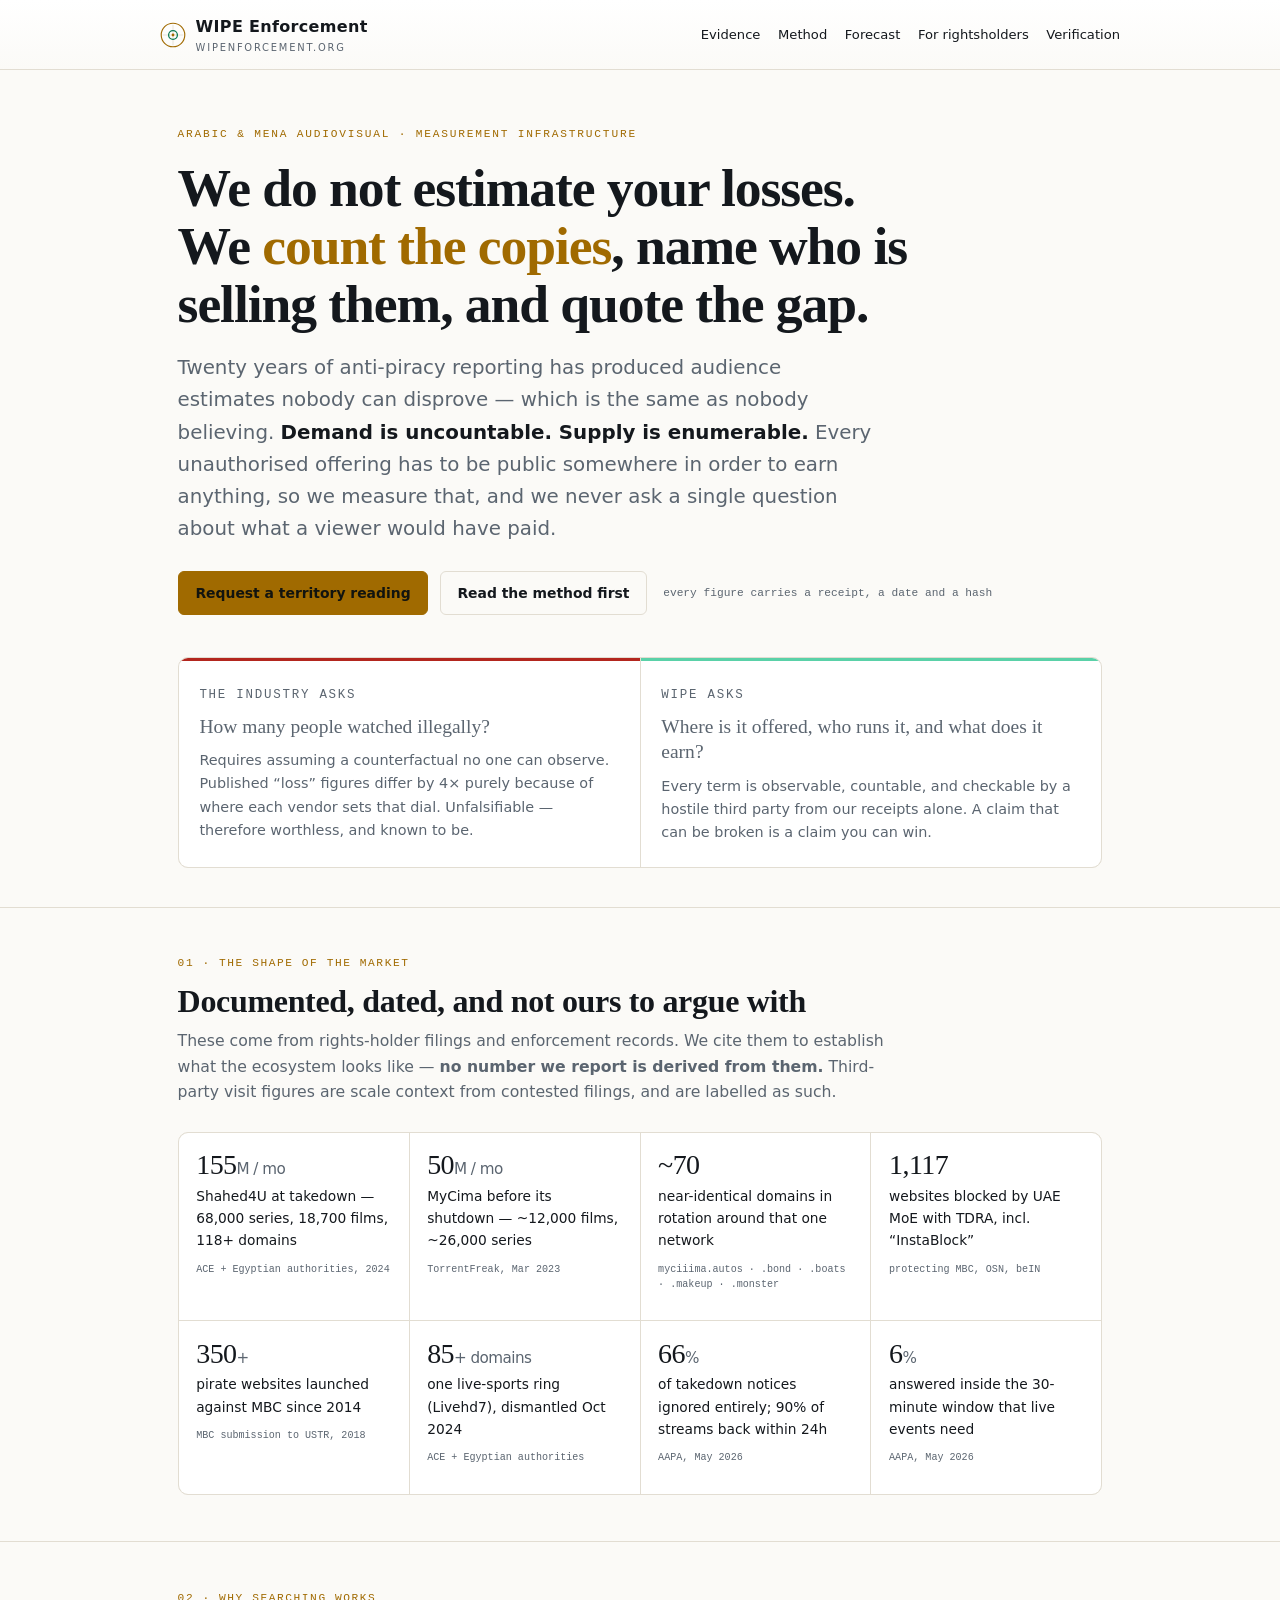
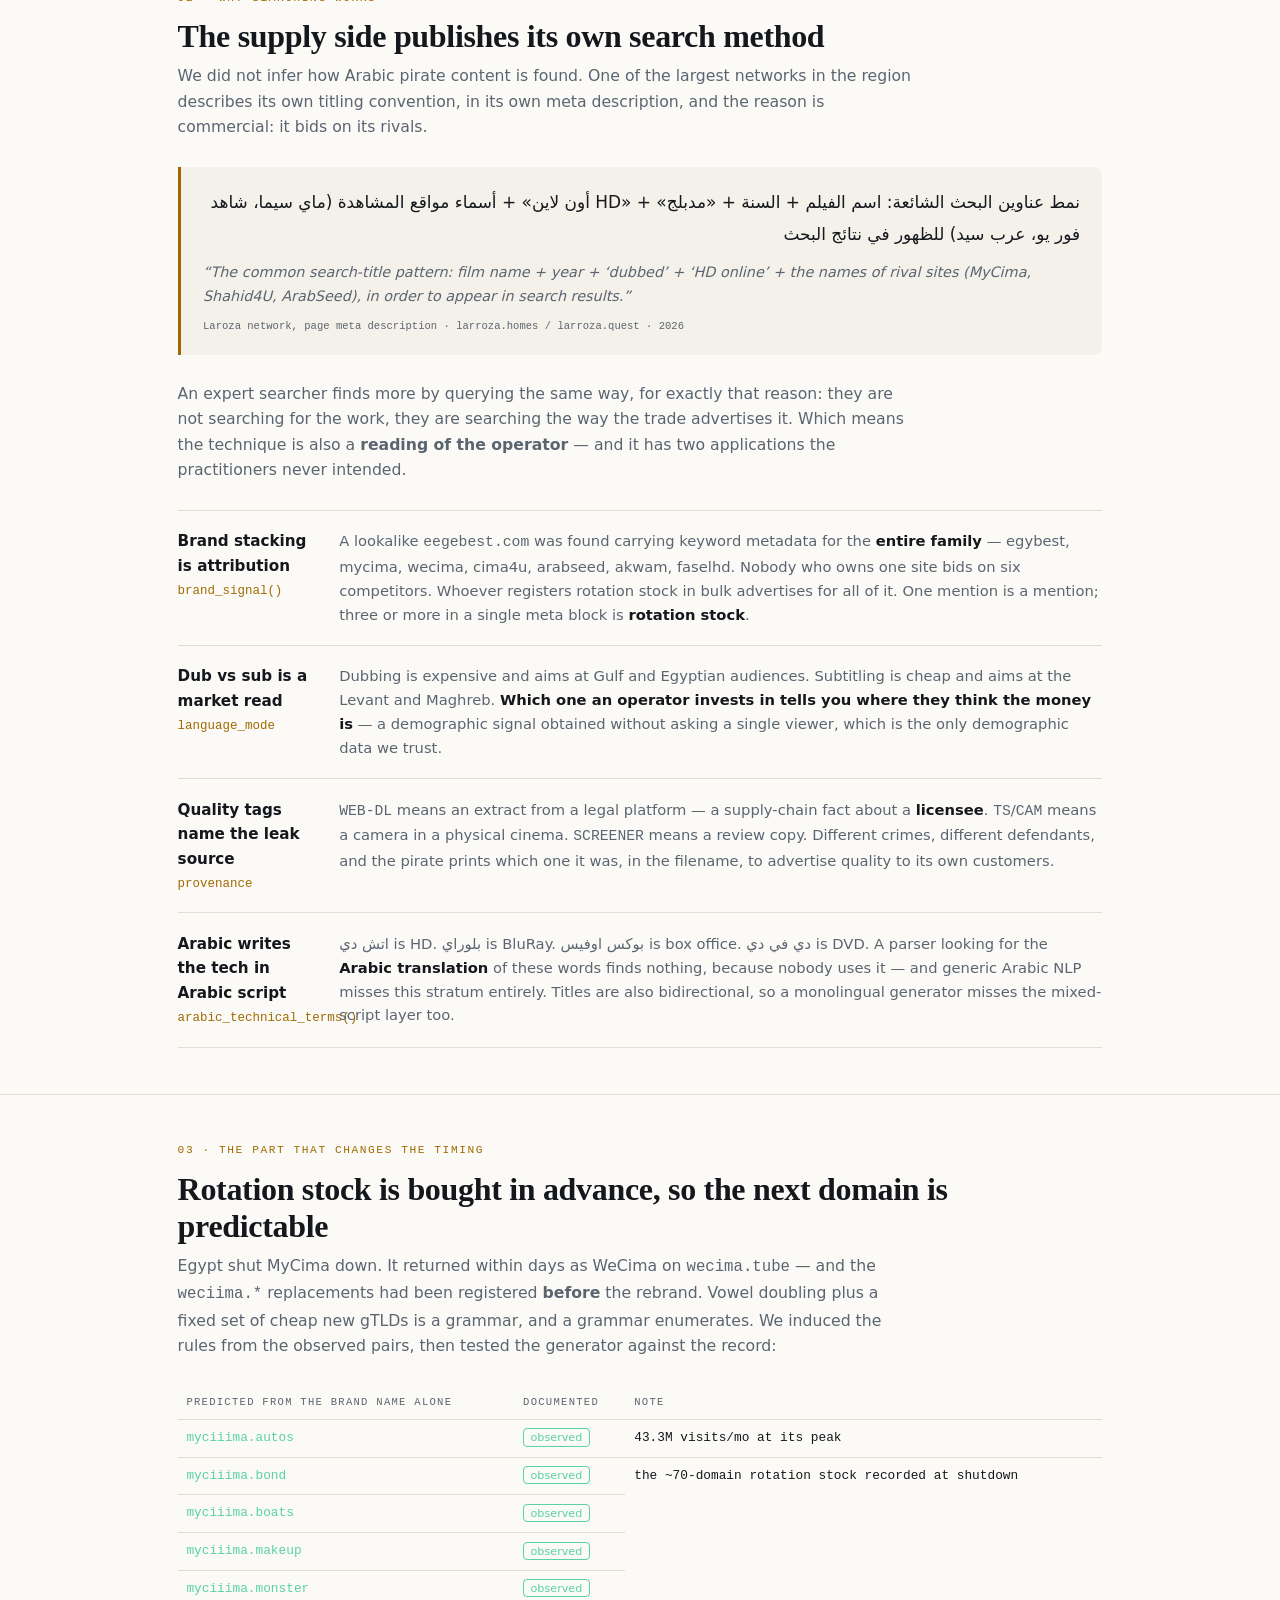
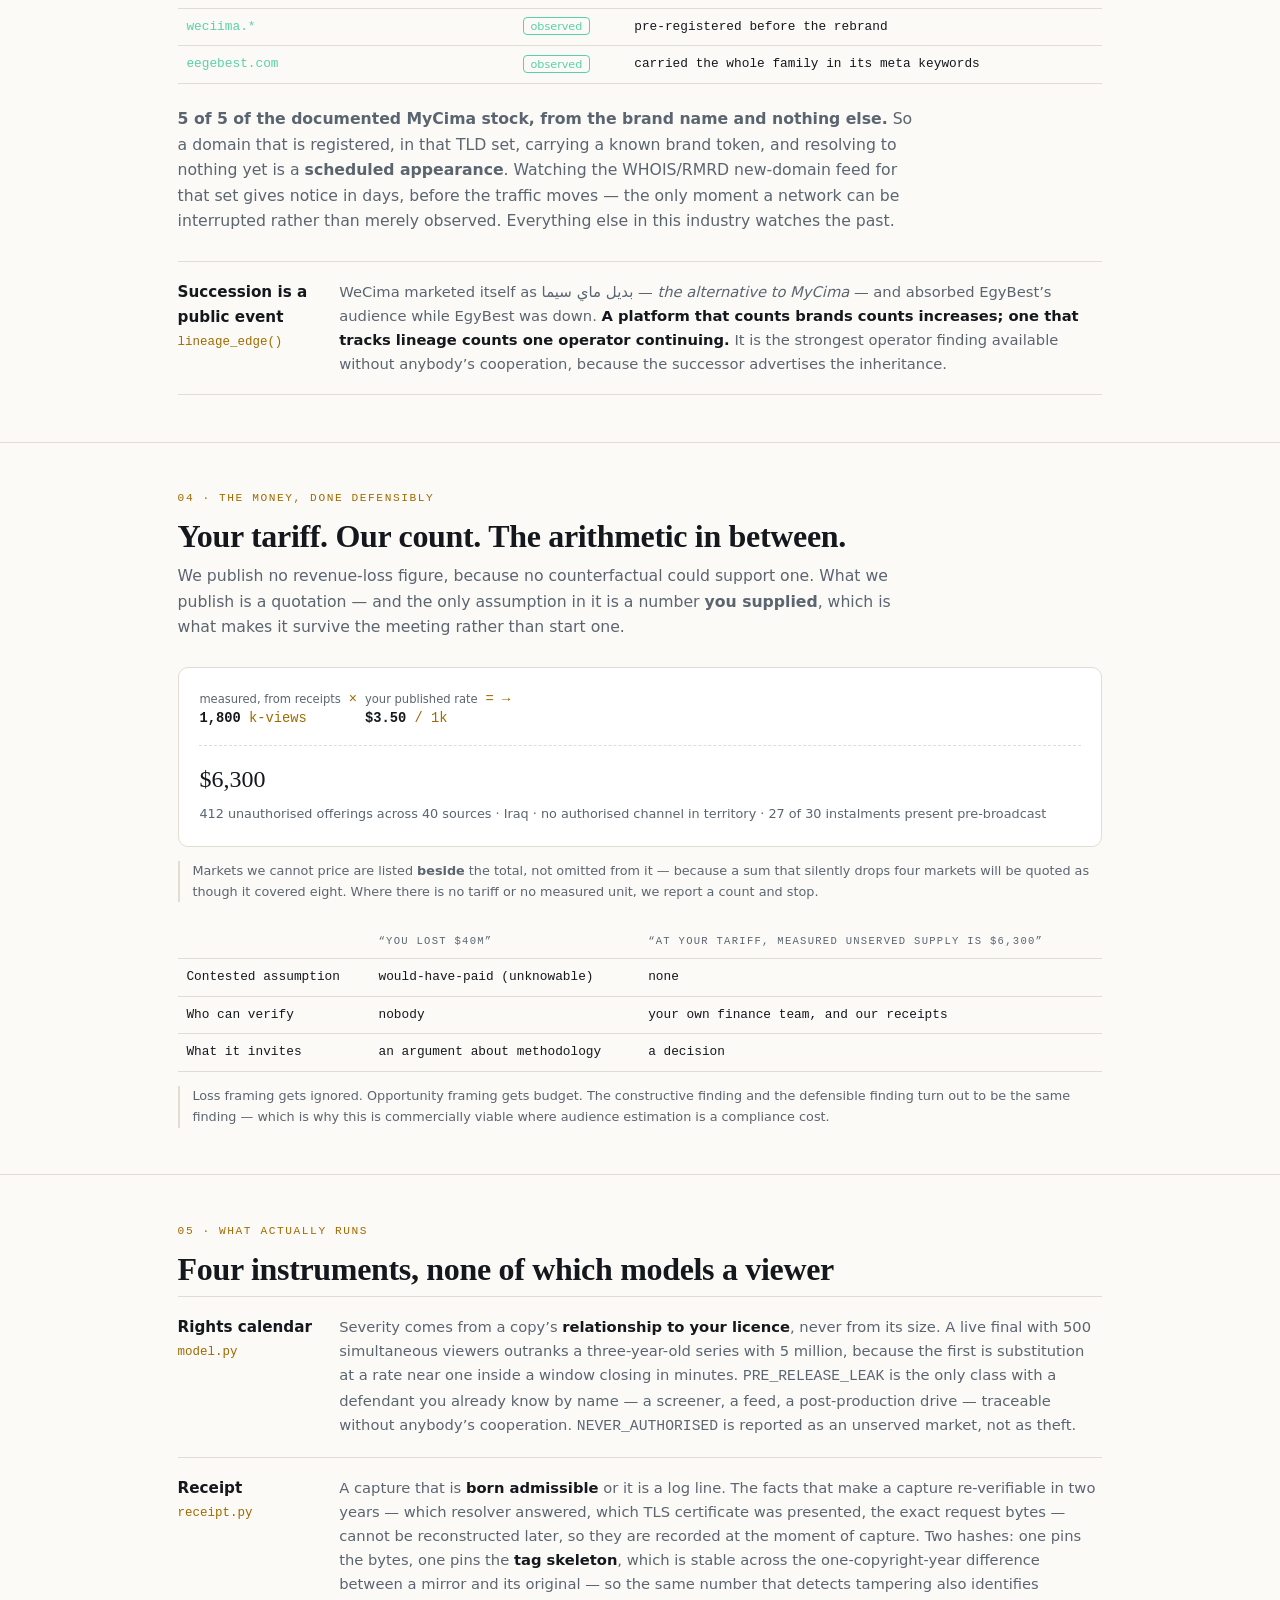
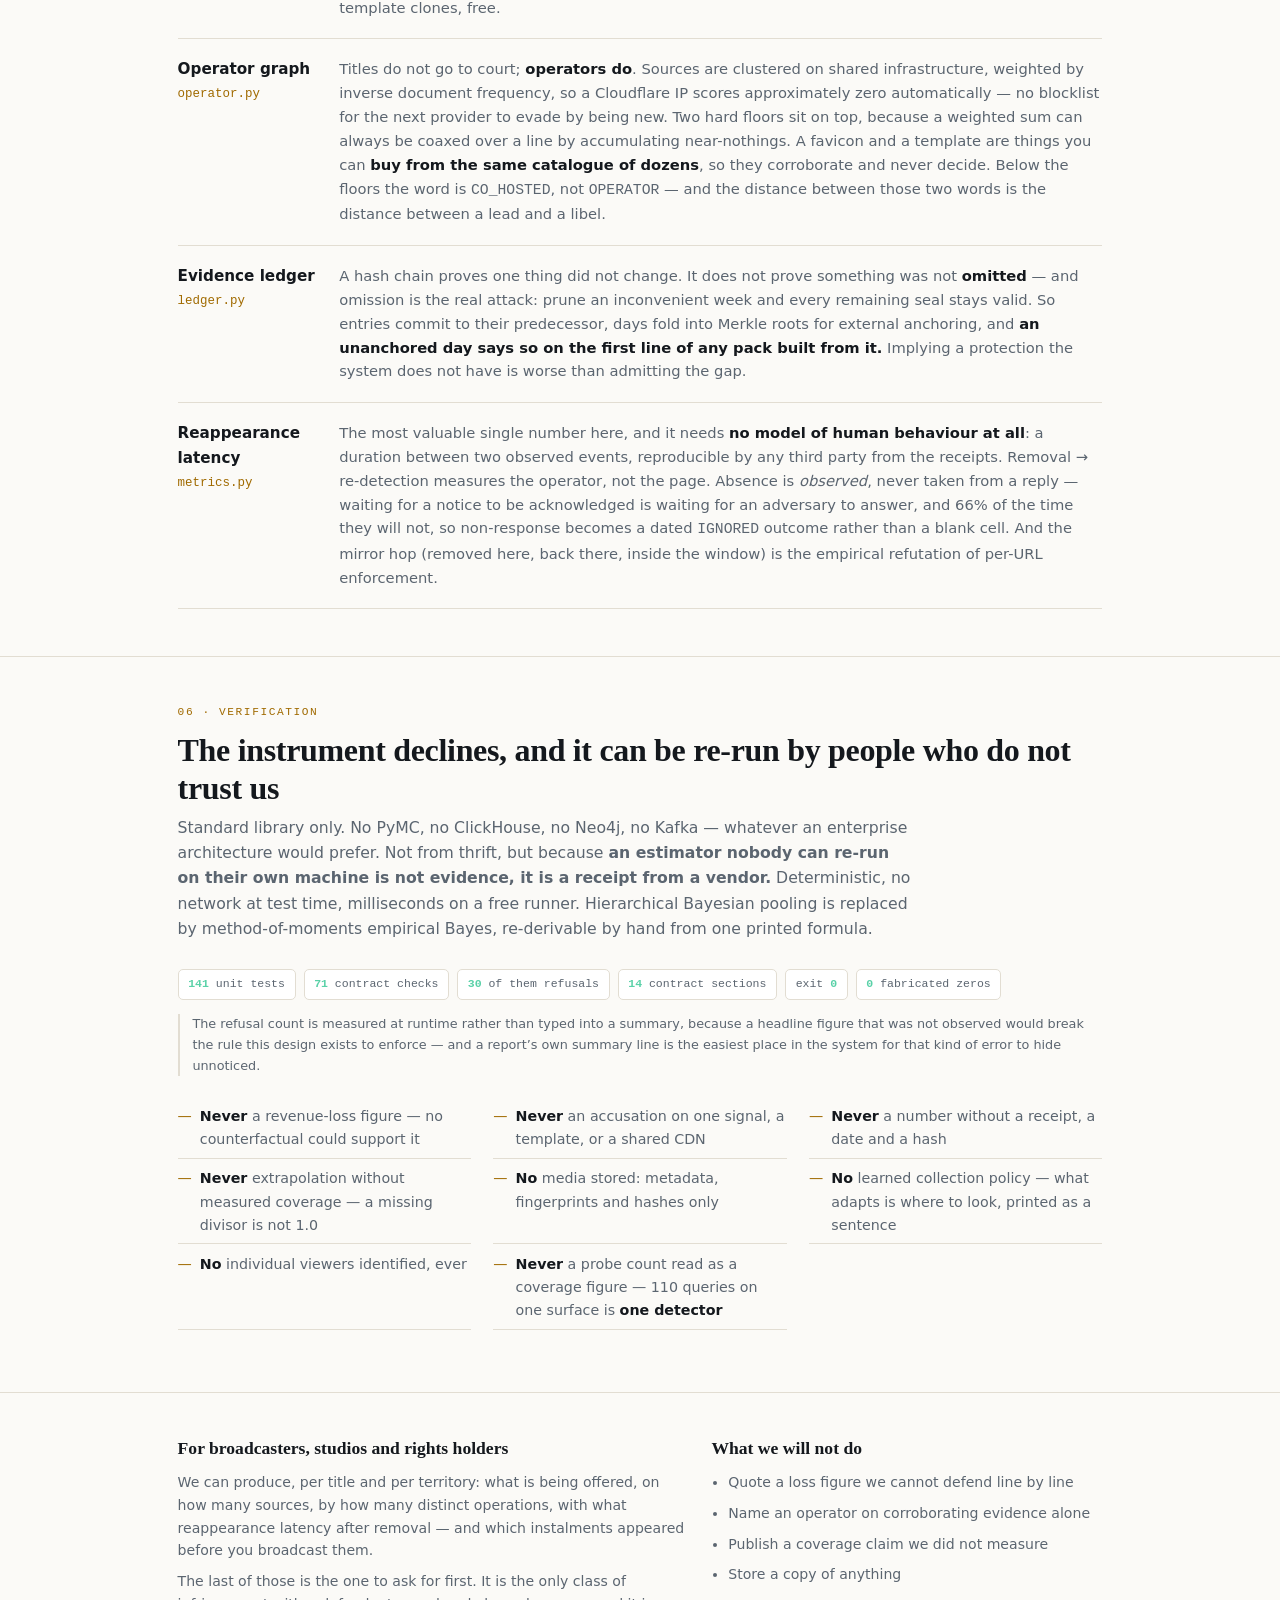
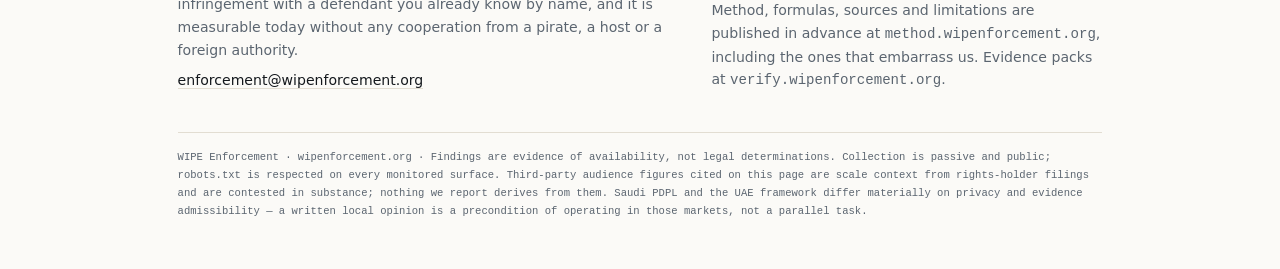
==== index.html @ d00efe71 "refactor: move the public page to the repository root GitHub Pages serves only / or /docs, so site/ " ====
<!DOCTYPE html>
<html lang="en" dir="ltr">
<head>
<meta charset="utf-8">
<meta name="viewport" content="width=device-width,initial-scale=1">
<title>WIPE Enforcement — measured evidence of unauthorised distribution, Arabic &amp; MENA</title>
<meta name="description" content="We count the copies, attribute them to the businesses running them, and price the gap at your own tariff. No modelled audience. No inflated loss figure. Every number reproducible from the receipts.">
<link rel="canonical" href="https://wipenforcement.org/">
<style>
:root{
  --bg:#0b0d10; --panel:#11151a; --panel2:#0e1216; --ink:#e8eaed; --dim:#9aa3ad;
  --line:#20262e; --accent:#e8b64c; --accent2:#5ad1a8; --bad:#ff6b6b; --good:#5ad1a8;
  --sero:ui-serif,Georgia,"Times New Roman",serif;
  --mono:ui-monospace,"SF Mono",Menlo,Consolas,"Liberation Mono",monospace;
  --sans:system-ui,-apple-system,"Segoe UI",Roboto,"Helvetica Neue",Arial,
         "Noto Sans Arabic","Noto Naskh Arabic",sans-serif;
}
@media (prefers-color-scheme:light){:root{
  --bg:#fbfaf7; --panel:#fff; --panel2:#f4f1ea; --ink:#14181d; --dim:#5b6570;
  --line:#e2ddd2; --accent:#a06a00; --accent2:#0a7a54; --bad:#b3261e;
}}
*{box-sizing:border-box}
html{-webkit-text-size-adjust:100%}
body{margin:0;background:var(--bg);color:var(--ink);font-family:var(--sans);
  font-size:16px;line-height:1.62;-webkit-font-smoothing:antialiased}
.wrap{max-width:60rem;margin:0 auto;padding:0 1.1rem}
a{color:var(--ink);text-decoration:none;border-bottom:1px solid var(--line)}
a:hover{border-bottom-color:var(--accent)}
.ar{font-family:var(--sans);direction:rtl;unicode-bidi:isolate;font-size:1.02em}

/* ── masthead ─────────────────────────────────────────────── */
header{border-bottom:1px solid var(--line);background:
  linear-gradient(180deg,var(--panel) 0%,var(--bg) 100%)}
.top{display:flex;align-items:center;justify-content:space-between;gap:1rem;
  padding:.85rem 0;flex-wrap:wrap}
.brand{display:flex;align-items:center;gap:.6rem;font-weight:700;letter-spacing:.02em}
.mark{width:26px;height:26px;flex:0 0 auto}
.brand small{display:block;font-weight:400;color:var(--dim);font-size:.62rem;
  letter-spacing:.18em;text-transform:uppercase}
nav{display:flex;gap:1.1rem;font-size:.82rem;color:var(--dim);flex-wrap:wrap}
nav a{border:0}
nav a:hover{color:var(--ink)}

/* ── hero ────────────────────────────────────────────────── */
.hero{padding:3.4rem 0 2.4rem;border-bottom:1px solid var(--line)}
.kicker{font-family:var(--mono);font-size:.7rem;letter-spacing:.16em;
  text-transform:uppercase;color:var(--accent);margin:0 0 1.1rem}
h1{font-family:var(--sero);font-weight:600;letter-spacing:-.02em;
  font-size:clamp(1.95rem,6vw,3.35rem);line-height:1.08;margin:0 0 1.15rem}
h1 em{font-style:normal;color:var(--accent);}
.lede{font-size:clamp(1.02rem,2.4vw,1.24rem);color:var(--dim);max-width:44rem;
  margin:0 0 1.6rem}
.lede b{color:var(--ink);font-weight:600}
.cta{display:flex;gap:.7rem;flex-wrap:wrap;align-items:center}
.btn{display:inline-block;padding:.62rem 1.05rem;border-radius:6px;font-size:.87rem;
  font-weight:600;border:1px solid var(--accent);background:var(--accent);color:#12140f}
.btn.ghost{background:transparent;color:var(--ink);border-color:var(--line)}
.btn:hover{filter:brightness(1.08)}
.stamp{font-family:var(--mono);font-size:.7rem;color:var(--dim);margin-left:.3rem}

/* ── the inversion ────────────────────────────────────────── */
.split{display:grid;grid-template-columns:1fr 1fr;gap:1px;background:var(--line);
  border:1px solid var(--line);border-radius:10px;overflow:hidden;margin:2.6rem 0 0}
@media (max-width:640px){.split{grid-template-columns:1fr}}
.split>div{background:var(--panel);padding:1.4rem 1.3rem}
.split h3{margin:.15rem 0 .5rem;font-size:.78rem;font-family:var(--mono);
  letter-spacing:.14em;text-transform:uppercase;color:var(--dim);font-weight:500}
.split .big{font-family:var(--sero);font-size:1.22rem;line-height:1.32;margin:0 0 .6rem}
.split p{margin:0;font-size:.9rem;color:var(--dim)}
.them{border-top:3px solid var(--bad)}
.us{border-top:3px solid var(--good)}

/* ── sections ─────────────────────────────────────────────── */
section{padding:2.9rem 0;border-bottom:1px solid var(--line)}
h2{font-family:var(--sero);font-weight:600;letter-spacing:-.01em;
  font-size:clamp(1.45rem,3.6vw,2rem);margin:0 0 .5rem;line-height:1.16}
.sub{color:var(--dim);margin:0 0 1.7rem;max-width:46rem;font-size:.98rem}
.num{font-family:var(--mono);font-size:.7rem;color:var(--accent);
  letter-spacing:.14em;display:block;margin-bottom:.7rem}

/* evidence cards */
.cards{display:grid;grid-template-columns:repeat(auto-fit,minmax(13.5rem,1fr));gap:1px;
  background:var(--line);border:1px solid var(--line);border-radius:10px;overflow:hidden}
.card{background:var(--panel);padding:1.15rem 1.1rem}
.card .v{font-family:var(--sero);font-size:1.75rem;line-height:1;letter-spacing:-.02em;
  margin:0 0 .35rem}
.card .v span{font-size:.95rem;color:var(--dim);font-family:var(--sans)}
.card .l{font-size:.86rem;color:var(--ink);margin:0 0 .5rem}
.card .s{font-family:var(--mono);font-size:.63rem;color:var(--dim);line-height:1.5;
  word-break:break-word}

/* the four objects */
.obj{display:grid;grid-template-columns:minmax(6rem,9rem) 1fr;gap:.2rem 1.1rem;
  padding:1.15rem 0;border-top:1px solid var(--line)}
.obj:last-child{border-bottom:1px solid var(--line)}
@media (max-width:560px){.obj{grid-template-columns:1fr;gap:.3rem}}
.obj .t{font-weight:700;font-size:.95rem}
.obj .t code{font-family:var(--mono);font-size:.78rem;color:var(--accent);
  display:block;margin-top:.15rem;font-weight:400}
.obj .d{font-size:.92rem;color:var(--dim);margin:0}
.obj .d b{color:var(--ink);font-weight:600}

/* quote */
blockquote{margin:0;padding:1.3rem 1.4rem;background:var(--panel2);
  border-left:3px solid var(--accent);border-radius:0 8px 8px 0}
blockquote .ar{display:block;font-size:1.06rem;line-height:1.85;margin-bottom:.7rem}
blockquote .en{font-size:.9rem;color:var(--dim);font-style:italic;margin:0 0 .6rem}
blockquote cite{font-family:var(--mono);font-size:.66rem;color:var(--dim);
  font-style:normal;display:block}

/* rotation table */
.rot{width:100%;border-collapse:collapse;font-size:.86rem;margin-top:.4rem}
.rot th{text-align:left;font-family:var(--mono);font-size:.66rem;letter-spacing:.12em;
  text-transform:uppercase;color:var(--dim);font-weight:500;padding:.5rem .55rem;
  border-bottom:1px solid var(--line)}
.rot td{padding:.5rem .55rem;border-bottom:1px solid var(--line);
  font-family:var(--mono);font-size:.8rem;vertical-align:top}
.rot tr.hit td:first-child{color:var(--good)}
.rot .tag{font-family:var(--sans);font-size:.7rem;padding:.1rem .4rem;border-radius:4px;
  border:1px solid var(--line);color:var(--dim);white-space:nowrap}
.rot .tag.y{color:var(--good);border-color:var(--good)}

/* the arithmetic */
.calc{background:var(--panel);border:1px solid var(--line);border-radius:10px;
  padding:1.3rem;margin-top:.4rem}
.calc .row{display:flex;flex-wrap:wrap;gap:.5rem;align-items:baseline;
  font-family:var(--mono);font-size:.86rem}
.calc .op{color:var(--accent)}
.calc .n{font-weight:700}
.calc .lbl{font-family:var(--sans);font-size:.72rem;color:var(--dim);display:block}
.calc .out{margin-top:.9rem;padding-top:.9rem;border-top:1px dashed var(--line);
  font-family:var(--sero);font-size:1.5rem}
.calc .out small{font-family:var(--sans);font-size:.8rem;color:var(--dim);
  display:block;margin-top:.3rem}
.warn{font-size:.8rem;color:var(--dim);margin:.9rem 0 0;padding-left:.8rem;
  border-left:2px solid var(--line)}

/* refusal list */
.ref{display:grid;grid-template-columns:repeat(auto-fit,minmax(15rem,1fr));gap:.1rem 1.4rem;
  margin-top:.4rem}
.ref li{font-size:.89rem;color:var(--dim);padding:.42rem 0;
  border-bottom:1px solid var(--line);list-style:none;display:flex;gap:.5rem}
.ref li:before{content:"—";color:var(--accent);flex:0 0 auto}
.ref{padding:0}
.ref b{color:var(--ink);font-weight:600}

/* proof strip */
.proof{display:flex;flex-wrap:wrap;gap:.5rem;font-family:var(--mono);font-size:.72rem;
  margin-top:1rem}
.proof span{padding:.32rem .6rem;border:1px solid var(--line);border-radius:5px;
  color:var(--dim);background:var(--panel)}
.proof span b{color:var(--good);font-weight:600}

/* footer / cta */
footer{padding:2.6rem 0 3.2rem}
.foot{display:grid;grid-template-columns:1.3fr 1fr;gap:1.6rem}
@media (max-width:640px){.foot{grid-template-columns:1fr}}
.foot h4{margin:0 0 .5rem;font-family:var(--sero);font-size:1.1rem;font-weight:600}
.foot p,.foot li{font-size:.88rem;color:var(--dim);margin:0 0 .5rem}
.foot ul{padding-left:1.05rem;margin:0}
.fine{font-family:var(--mono);font-size:.66rem;color:var(--dim);margin-top:2rem;
  padding-top:1rem;border-top:1px solid var(--line);line-height:1.7}
</style>
</head>
<body>

<header>
  <div class="wrap top">
    <div class="brand">
      <svg class="mark" viewBox="0 0 32 32" aria-hidden="true">
        <circle cx="16" cy="16" r="14.5" fill="none" stroke="var(--accent)" stroke-width="1.4"/>
        <path d="M16 3.5 L16 28.5 M3.5 16 L28.5 16" stroke="var(--line)" stroke-width="1"/>
        <circle cx="16" cy="16" r="5.4" fill="none" stroke="var(--accent2)" stroke-width="1.6"/>
        <circle cx="16" cy="16" r="1.7" fill="var(--accent)"/>
      </svg>
      <div>WIPE Enforcement<small>wipenforcement.org</small></div>
    </div>
    <nav>
      <a href="#evidence">Evidence</a>
      <a href="#method">Method</a>
      <a href="#forecast">Forecast</a>
      <a href="#pricing">For rightsholders</a>
      <a href="#proof">Verification</a>
    </nav>
  </div>
</header>

<div class="hero">
  <div class="wrap">
    <p class="kicker">Arabic &amp; MENA audiovisual · measurement infrastructure</p>
    <h1>We do not estimate your losses.<br>We <em>count the copies</em>, name who is<br>selling them, and quote the gap.</h1>
    <p class="lede">Twenty years of anti-piracy reporting has produced audience
      estimates nobody can disprove — which is the same as nobody believing.
      <b>Demand is uncountable. Supply is enumerable.</b> Every unauthorised
      offering has to be public somewhere in order to earn anything, so we
      measure that, and we never ask a single question about what a viewer would
      have paid.</p>
    <div class="cta">
      <a class="btn" href="#pricing">Request a territory reading</a>
      <a class="btn ghost" href="#method">Read the method first</a>
      <span class="stamp">every figure carries a receipt, a date and a hash</span>
    </div>

    <div class="split">
      <div class="them">
        <h3>The industry asks</h3>
        <p class="big">How many people watched illegally?</p>
        <p>Requires assuming a counterfactual no one can observe. Published
          “loss” figures differ by 4× purely because of where each vendor sets
          that dial. Unfalsifiable — therefore worthless, and known to be.</p>
      </div>
      <div class="us">
        <h3>WIPE asks</h3>
        <p class="big">Where is it offered, who runs it, and what does it earn?</p>
        <p>Every term is observable, countable, and checkable by a hostile third
          party from our receipts alone. A claim that can be broken is a claim
          you can win.</p>
      </div>
    </div>
  </div>
</div>

<section id="evidence">
  <div class="wrap">
    <span class="num">01 · THE SHAPE OF THE MARKET</span>
    <h2>Documented, dated, and not ours to argue with</h2>
    <p class="sub">These come from rights-holder filings and enforcement records.
      We cite them to establish what the ecosystem looks like — <b>no number we
      report is derived from them.</b> Third-party visit figures are scale
      context from contested filings, and are labelled as such.</p>
    <div class="cards">
      <div class="card"><p class="v">155<span>M / mo</span></p>
        <p class="l">Shahed4U at takedown — 68,000 series, 18,700 films, 118+ domains</p>
        <p class="s">ACE + Egyptian authorities, 2024</p></div>
      <div class="card"><p class="v">50<span>M / mo</span></p>
        <p class="l">MyCima before its shutdown — ~12,000 films, ~26,000 series</p>
        <p class="s">TorrentFreak, Mar 2023</p></div>
      <div class="card"><p class="v">~70</p>
        <p class="l">near-identical domains in rotation around that one network</p>
        <p class="s">myciiima.autos · .bond · .boats · .makeup · .monster</p></div>
      <div class="card"><p class="v">1,117</p>
        <p class="l">websites blocked by UAE MoE with TDRA, incl. “InstaBlock”</p>
        <p class="s">protecting MBC, OSN, beIN</p></div>
      <div class="card"><p class="v">350<span>+</span></p>
        <p class="l">pirate websites launched against MBC since 2014</p>
        <p class="s">MBC submission to USTR, 2018</p></div>
      <div class="card"><p class="v">85<span>+ domains</span></p>
        <p class="l">one live-sports ring (Livehd7), dismantled Oct 2024</p>
        <p class="s">ACE + Egyptian authorities</p></div>
      <div class="card"><p class="v">66<span>%</span></p>
        <p class="l">of takedown notices ignored entirely; 90% of streams back within 24h</p>
        <p class="s">AAPA, May 2026</p></div>
      <div class="card"><p class="v">6<span>%</span></p>
        <p class="l">answered inside the 30-minute window that live events need</p>
        <p class="s">AAPA, May 2026</p></div>
    </div>
  </div>
</section>

<section id="method">
  <div class="wrap">
    <span class="num">02 · WHY SEARCHING WORKS</span>
    <h2>The supply side publishes its own search method</h2>
    <p class="sub">We did not infer how Arabic pirate content is found. One of the
      largest networks in the region describes its own titling convention, in its
      own meta description, and the reason is commercial: it bids on its rivals.</p>

    <blockquote>
      <span class="ar">نمط عناوين البحث الشائعة: اسم الفيلم + السنة + «مدبلج» + «HD أون لاين» + أسماء مواقع المشاهدة (ماي سيما، شاهد فور يو، عرب سيد) للظهور في نتائج البحث</span>
      <p class="en">“The common search-title pattern: film name + year + ‘dubbed’ +
        ‘HD online’ + the names of rival sites (MyCima, Shahid4U, ArabSeed), in
        order to appear in search results.”</p>
      <cite>Laroza network, page meta description · larroza.homes / larroza.quest · 2026</cite>
    </blockquote>

    <p class="sub" style="margin-top:1.6rem">An expert searcher finds more by
      querying the same way, for exactly that reason: they are not searching for
      the work, they are searching the way the trade advertises it. Which means
      the technique is also a <b>reading of the operator</b> — and it has two
      applications the practitioners never intended.</p>

    <div class="obj">
      <div class="t">Brand stacking is attribution<code>brand_signal()</code></div>
      <p class="d">A lookalike <code>eegebest.com</code> was found carrying keyword
        metadata for the <b>entire family</b> — egybest, mycima, wecima, cima4u,
        arabseed, akwam, faselhd. Nobody who owns one site bids on six competitors.
        Whoever registers rotation stock in bulk advertises for all of it. One
        mention is a mention; three or more in a single meta block is
        <b>rotation stock</b>.</p>
    </div>
    <div class="obj">
      <div class="t">Dub vs sub is a market read<code>language_mode</code></div>
      <p class="d">Dubbing is expensive and aims at Gulf and Egyptian audiences.
        Subtitling is cheap and aims at the Levant and Maghreb. <b>Which one an
        operator invests in tells you where they think the money is</b> — a
        demographic signal obtained without asking a single viewer, which is the
        only demographic data we trust.</p>
    </div>
    <div class="obj">
      <div class="t">Quality tags name the leak source<code>provenance</code></div>
      <p class="d"><code>WEB-DL</code> means an extract from a legal platform — a
        supply-chain fact about a <b>licensee</b>. <code>TS</code>/<code>CAM</code>
        means a camera in a physical cinema. <code>SCREENER</code> means a review
        copy. Different crimes, different defendants, and the pirate prints which
        one it was, in the filename, to advertise quality to its own customers.</p>
    </div>
    <div class="obj">
      <div class="t">Arabic writes the tech in Arabic script<code>arabic_technical_terms()</code></div>
      <p class="d">اتش دي is HD. بلوراي is BluRay. بوكس اوفيس is box office.
        دي في دي is DVD. A parser looking for the <b>Arabic translation</b> of
        these words finds nothing, because nobody uses it — and generic Arabic NLP
        misses this stratum entirely. Titles are also bidirectional, so a
        monolingual generator misses the mixed-script layer too.</p>
    </div>
  </div>
</section>

<section id="forecast">
  <div class="wrap">
    <span class="num">03 · THE PART THAT CHANGES THE TIMING</span>
    <h2>Rotation stock is bought in advance, so the next domain is predictable</h2>
    <p class="sub">Egypt shut MyCima down. It returned within days as WeCima on
      <code>wecima.tube</code> — and the <code>weciima.*</code> replacements had
      been registered <b>before</b> the rebrand. Vowel doubling plus a fixed set of
      cheap new gTLDs is a grammar, and a grammar enumerates. We induced the rules
      from the observed pairs, then tested the generator against the record:</p>

    <table class="rot">
      <thead><tr><th>Predicted from the brand name alone</th><th>Documented</th><th>Note</th></tr></thead>
      <tbody>
        <tr class="hit"><td>myciiima.autos</td><td><span class="tag y">observed</span></td><td>43.3M visits/mo at its peak</td></tr>
        <tr class="hit"><td>myciiima.bond</td><td><span class="tag y">observed</span></td><td rowspan="4">the ~70-domain rotation stock recorded at shutdown</td></tr>
        <tr class="hit"><td>myciiima.boats</td><td><span class="tag y">observed</span></td></tr>
        <tr class="hit"><td>myciiima.makeup</td><td><span class="tag y">observed</span></td></tr>
        <tr class="hit"><td>myciiima.monster</td><td><span class="tag y">observed</span></td></tr>
        <tr class="hit"><td>weciima.*</td><td><span class="tag y">observed</span></td><td>pre-registered before the rebrand</td></tr>
        <tr class="hit"><td>eegebest.com</td><td><span class="tag y">observed</span></td><td>carried the whole family in its meta keywords</td></tr>
      </tbody>
    </table>

    <p class="sub" style="margin-top:1.4rem"><b>5 of 5 of the documented MyCima
      stock, from the brand name and nothing else.</b> So a domain that is
      registered, in that TLD set, carrying a known brand token, and resolving to
      nothing yet is a <b>scheduled appearance</b>. Watching the WHOIS/RMRD
      new-domain feed for that set gives notice in days, before the traffic moves —
      the only moment a network can be interrupted rather than merely observed.
      Everything else in this industry watches the past.</p>

    <div class="obj">
      <div class="t">Succession is a public event<code>lineage_edge()</code></div>
      <p class="d">WeCima marketed itself as <span class="ar">بديل ماي سيما</span> —
        <i>the alternative to MyCima</i> — and absorbed EgyBest’s audience while
        EgyBest was down. <b>A platform that counts brands counts increases; one
        that tracks lineage counts one operator continuing.</b> It is the
        strongest operator finding available without anybody’s cooperation,
        because the successor advertises the inheritance.</p>
    </div>
  </div>
</section>

<section id="arithmetic">
  <div class="wrap">
    <span class="num">04 · THE MONEY, DONE DEFENSIBLY</span>
    <h2>Your tariff. Our count. The arithmetic in between.</h2>
    <p class="sub">We publish no revenue-loss figure, because no counterfactual
      could support one. What we publish is a quotation — and the only assumption
      in it is a number <b>you supplied</b>, which is what makes it survive the
      meeting rather than start one.</p>
    <div class="calc">
      <div class="row">
        <span><span class="lbl">measured, from receipts</span><span class="n">1,800</span> <span class="op">k-views</span></span>
        <span class="op">×</span>
        <span><span class="lbl">your published rate</span><span class="n">$3.50</span> <span class="op">/ 1k</span></span>
        <span class="op">=</span>
        <span class="op">→</span>
      </div>
      <div class="out">$6,300
        <small>412 unauthorised offerings across 40 sources · Iraq · no authorised
        channel in territory · 27 of 30 instalments present pre-broadcast</small>
      </div>
    </div>
    <p class="warn">Markets we cannot price are listed <b>beside</b> the total, not
      omitted from it — because a sum that silently drops four markets will be
      quoted as though it covered eight. Where there is no tariff or no measured
      unit, we report a count and stop.</p>

    <table class="rot" style="margin-top:1.4rem">
      <thead><tr><th></th><th>“You lost $40M”</th><th>“At your tariff, measured unserved supply is $6,300”</th></tr></thead>
      <tbody>
        <tr><td>Contested assumption</td><td>would-have-paid (unknowable)</td><td>none</td></tr>
        <tr><td>Who can verify</td><td>nobody</td><td>your own finance team, and our receipts</td></tr>
        <tr><td>What it invites</td><td>an argument about methodology</td><td>a decision</td></tr>
      </tbody>
    </table>
    <p class="warn">Loss framing gets ignored. Opportunity framing gets budget.
      The constructive finding and the defensible finding turn out to be the same
      finding — which is why this is commercially viable where audience estimation
      is a compliance cost.</p>
  </div>
</section>

<section id="objects">
  <div class="wrap">
    <span class="num">05 · WHAT ACTUALLY RUNS</span>
    <h2>Four instruments, none of which models a viewer</h2>
    <div class="obj">
      <div class="t">Rights calendar<code>model.py</code></div>
      <p class="d">Severity comes from a copy’s <b>relationship to your licence</b>,
        never from its size. A live final with 500 simultaneous viewers outranks a
        three-year-old series with 5 million, because the first is substitution at
        a rate near one inside a window closing in minutes. <code>PRE_RELEASE_LEAK</code>
        is the only class with a defendant you already know by name — a screener, a
        feed, a post-production drive — traceable without anybody’s cooperation.
        <code>NEVER_AUTHORISED</code> is reported as an unserved market, not as theft.</p>
    </div>
    <div class="obj">
      <div class="t">Receipt<code>receipt.py</code></div>
      <p class="d">A capture that is <b>born admissible</b> or it is a log line. The
        facts that make a capture re-verifiable in two years — which resolver
        answered, which TLS certificate was presented, the exact request bytes —
        cannot be reconstructed later, so they are recorded at the moment of
        capture. Two hashes: one pins the bytes, one pins the <b>tag skeleton</b>,
        which is stable across the one-copyright-year difference between a mirror
        and its original — so the same number that detects tampering also
        identifies template clones, free.</p>
    </div>
    <div class="obj">
      <div class="t">Operator graph<code>operator.py</code></div>
      <p class="d">Titles do not go to court; <b>operators do</b>. Sources are
        clustered on shared infrastructure, weighted by inverse document frequency,
        so a Cloudflare IP scores approximately zero automatically — no blocklist
        for the next provider to evade by being new. Two hard floors sit on top,
        because a weighted sum can always be coaxed over a line by accumulating
        near-nothings. A favicon and a template are things you can <b>buy from the
        same catalogue of dozens</b>, so they corroborate and never decide. Below
        the floors the word is <code>CO_HOSTED</code>, not <code>OPERATOR</code> —
        and the distance between those two words is the distance between a lead and
        a libel.</p>
    </div>
    <div class="obj">
      <div class="t">Evidence ledger<code>ledger.py</code></div>
      <p class="d">A hash chain proves one thing did not change. It does not prove
        something was not <b>omitted</b> — and omission is the real attack: prune an
        inconvenient week and every remaining seal stays valid. So entries commit to
        their predecessor, days fold into Merkle roots for external anchoring, and
        <b>an unanchored day says so on the first line of any pack built from
        it.</b> Implying a protection the system does not have is worse than
        admitting the gap.</p>
    </div>
    <div class="obj">
      <div class="t">Reappearance latency<code>metrics.py</code></div>
      <p class="d">The most valuable single number here, and it needs <b>no model of
        human behaviour at all</b>: a duration between two observed events,
        reproducible by any third party from the receipts. Removal → re-detection
        measures the operator, not the page. Absence is <i>observed</i>, never taken
        from a reply — waiting for a notice to be acknowledged is waiting for an
        adversary to answer, and 66% of the time they will not, so non-response
        becomes a dated <code>IGNORED</code> outcome rather than a blank cell. And
        the mirror hop (removed here, back there, inside the window) is the
        empirical refutation of per-URL enforcement.</p>
    </div>
  </div>
</section>

<section id="proof">
  <div class="wrap">
    <span class="num">06 · VERIFICATION</span>
    <h2>The instrument declines, and it can be re-run by people who do not trust us</h2>
    <p class="sub">Standard library only. No PyMC, no ClickHouse, no Neo4j, no
      Kafka — whatever an enterprise architecture would prefer. Not from thrift,
      but because <b>an estimator nobody can re-run on their own machine is not
      evidence, it is a receipt from a vendor.</b> Deterministic, no network at
      test time, milliseconds on a free runner. Hierarchical Bayesian pooling is
      replaced by method-of-moments empirical Bayes, re-derivable by hand from one
      printed formula.</p>
    <div class="proof">
      <span><b>141</b> unit tests</span>
      <span><b>71</b> contract checks</span>
      <span><b>30</b> of them refusals</span>
      <span><b>14</b> contract sections</span>
      <span>exit <b>0</b></span>
      <span><b>0</b> fabricated zeros</span>
    </div>
    <p class="warn">The refusal count is measured at runtime rather than typed into
      a summary, because a headline figure that was not observed would break the
      rule this design exists to enforce — and a report’s own summary line is the
      easiest place in the system for that kind of error to hide unnoticed.</p>

    <ul class="ref" style="margin-top:1.4rem">
      <li><span><b>Never</b> a revenue-loss figure — no counterfactual could support it</span></li>
      <li><span><b>Never</b> an accusation on one signal, a template, or a shared CDN</span></li>
      <li><span><b>Never</b> a number without a receipt, a date and a hash</span></li>
      <li><span><b>Never</b> extrapolation without measured coverage — a missing divisor is not 1.0</span></li>
      <li><span><b>No</b> media stored: metadata, fingerprints and hashes only</span></li>
      <li><span><b>No</b> learned collection policy — what adapts is where to look, printed as a sentence</span></li>
      <li><span><b>No</b> individual viewers identified, ever</span></li>
      <li><span><b>Never</b> a probe count read as a coverage figure — 110 queries on one surface is <b>one detector</b></span></li>
    </ul>
  </div>
</section>

<footer id="pricing">
  <div class="wrap">
    <div class="foot">
      <div>
        <h4>For broadcasters, studios and rights holders</h4>
        <p>We can produce, per title and per territory: what is being offered, on
          how many sources, by how many distinct operations, with what reappearance
          latency after removal — and which instalments appeared before you
          broadcast them.</p>
        <p>The last of those is the one to ask for first. It is the only class of
          infringement with a defendant you already know by name, and it is
          measurable today without any cooperation from a pirate, a host or a
          foreign authority.</p>
        <p><a href="mailto:enforcement@wipenforcement.org">enforcement@wipenforcement.org</a></p>
      </div>
      <div>
        <h4>What we will not do</h4>
        <ul>
          <li>Quote a loss figure we cannot defend line by line</li>
          <li>Name an operator on corroborating evidence alone</li>
          <li>Publish a coverage claim we did not measure</li>
          <li>Store a copy of anything</li>
        </ul>
        <p style="margin-top:.8rem">Method, formulas, sources and limitations are
          published in advance at <code>method.wipenforcement.org</code>, including
          the ones that embarrass us. Evidence packs at
          <code>verify.wipenforcement.org</code>.</p>
      </div>
    </div>
    <p class="fine">WIPE Enforcement · wipenforcement.org · Findings are evidence of
      availability, not legal determinations. Collection is passive and public;
      robots.txt is respected on every monitored surface. Third-party audience
      figures cited on this page are scale context from rights-holder filings and
      are contested in substance; nothing we report derives from them. Saudi PDPL
      and the UAE framework differ materially on privacy and evidence admissibility —
      a written local opinion is a precondition of operating in those markets, not a
      parallel task.</p>
  </div>
</footer>

</body>
</html>
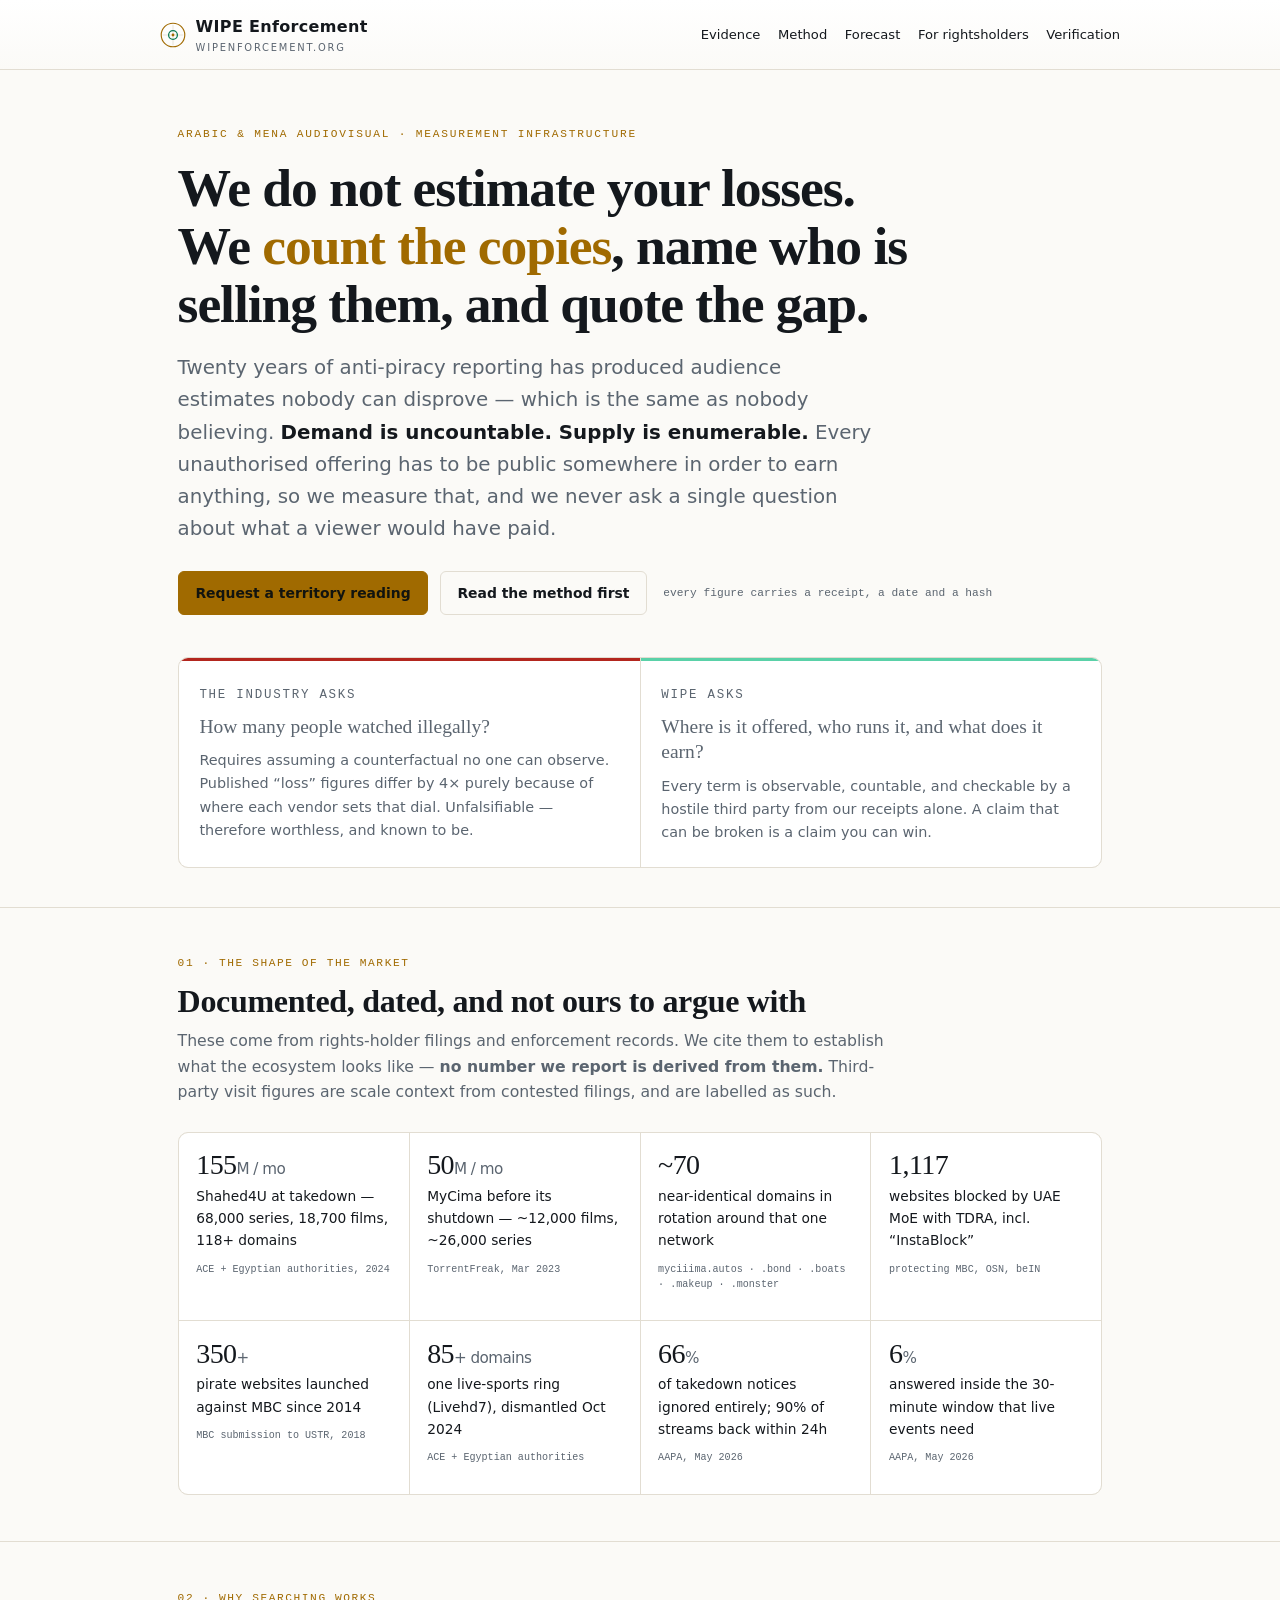
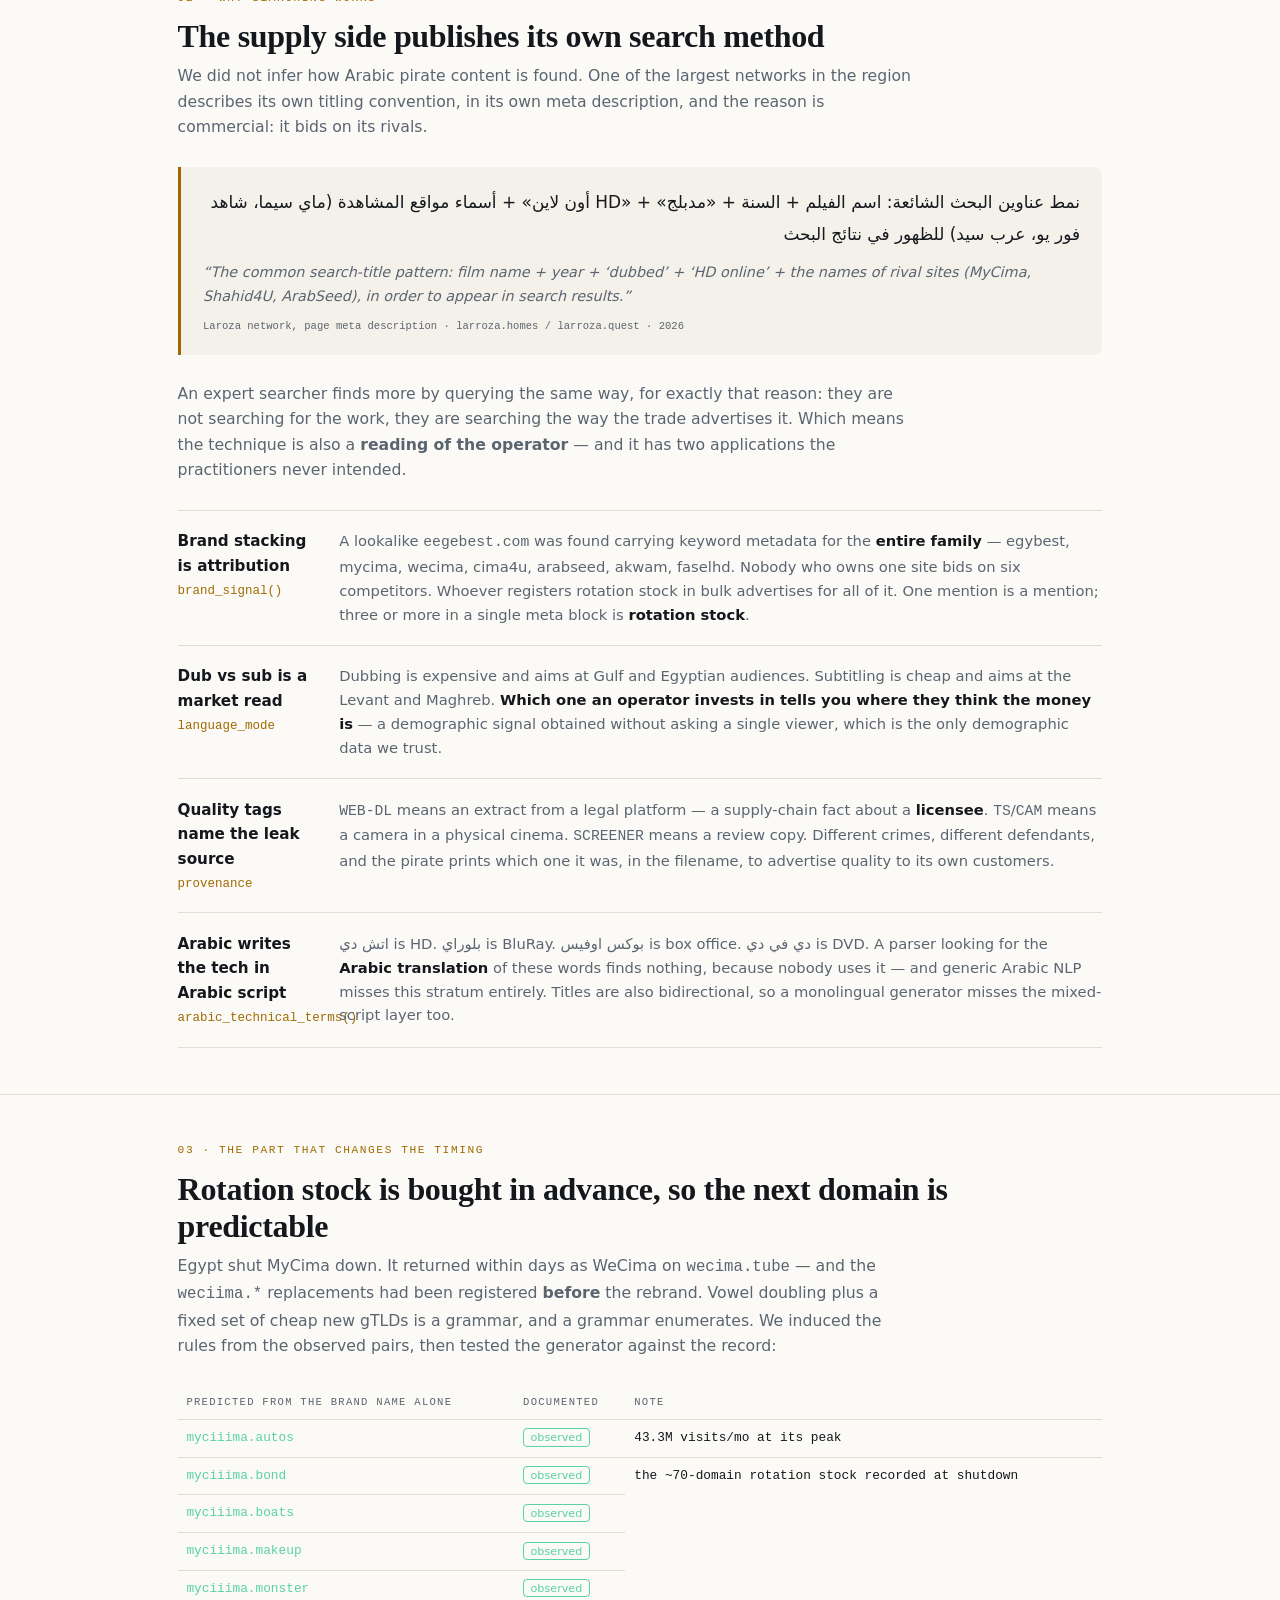
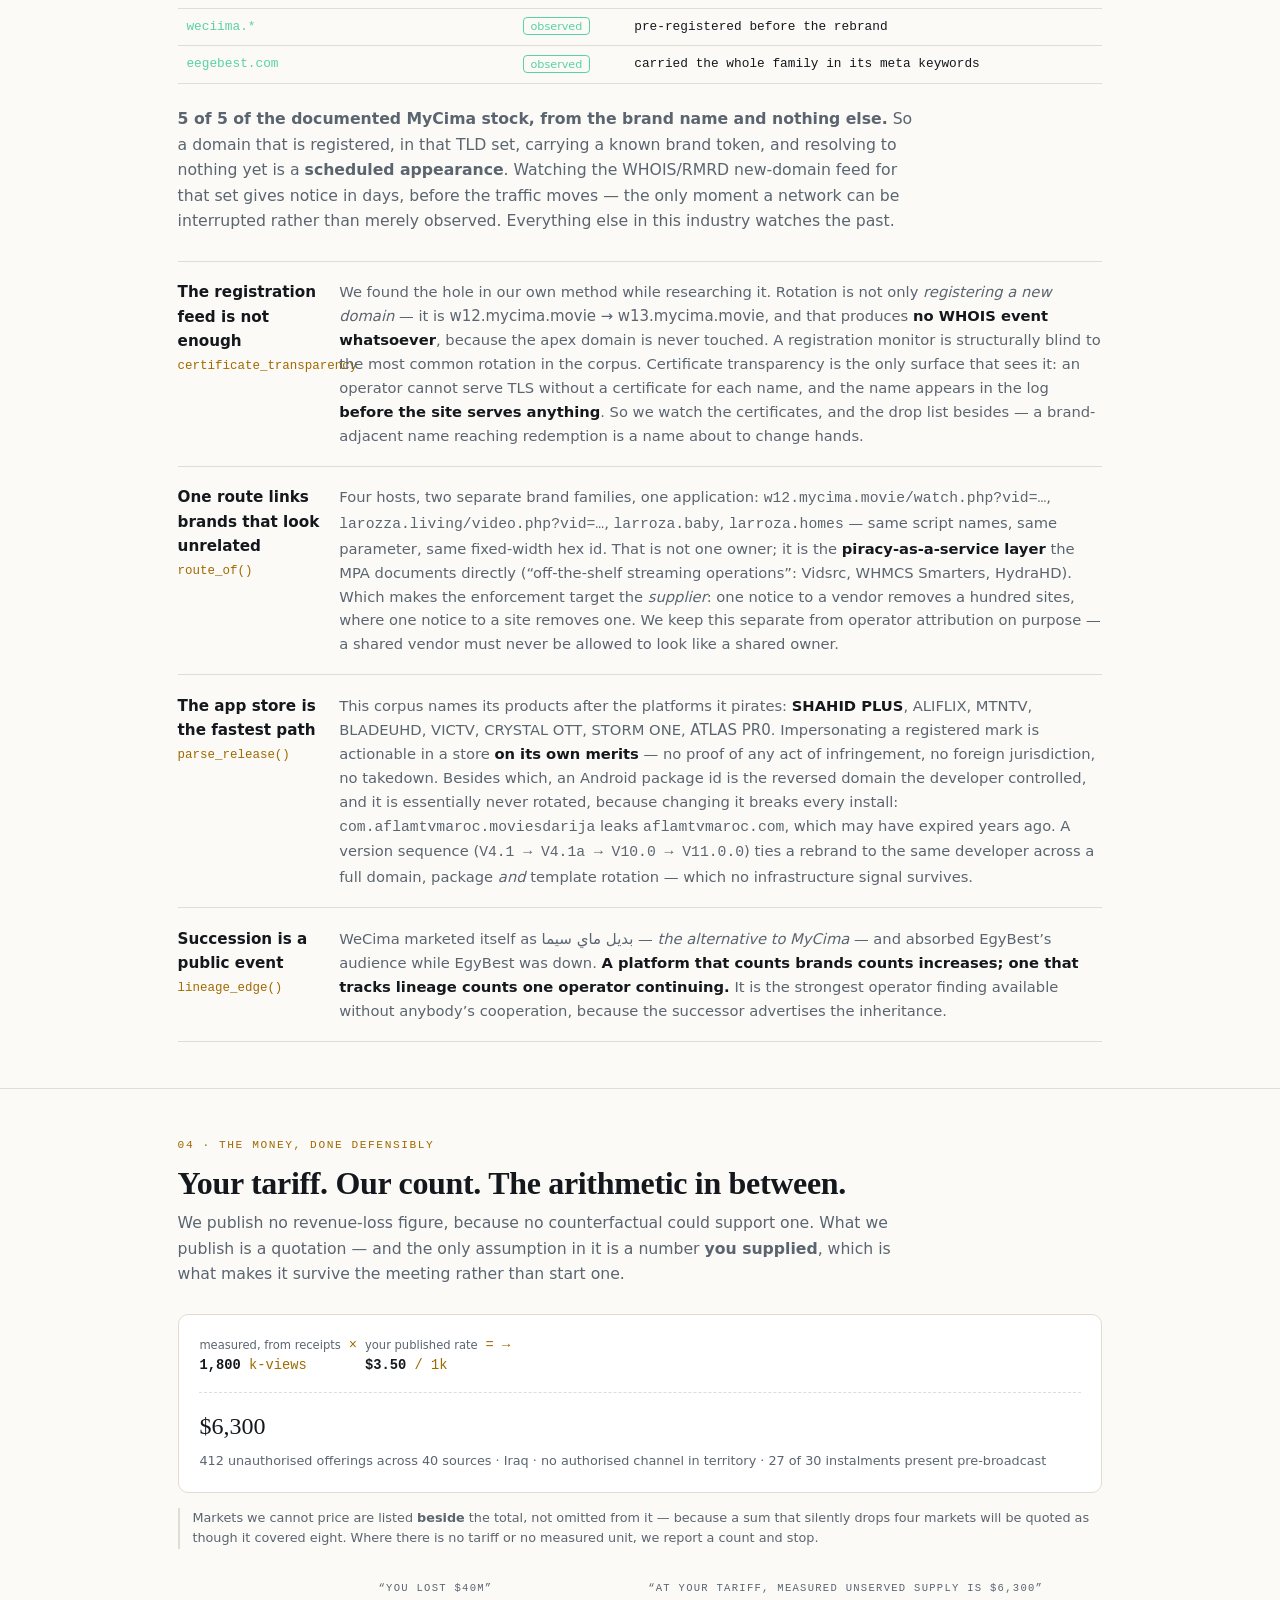
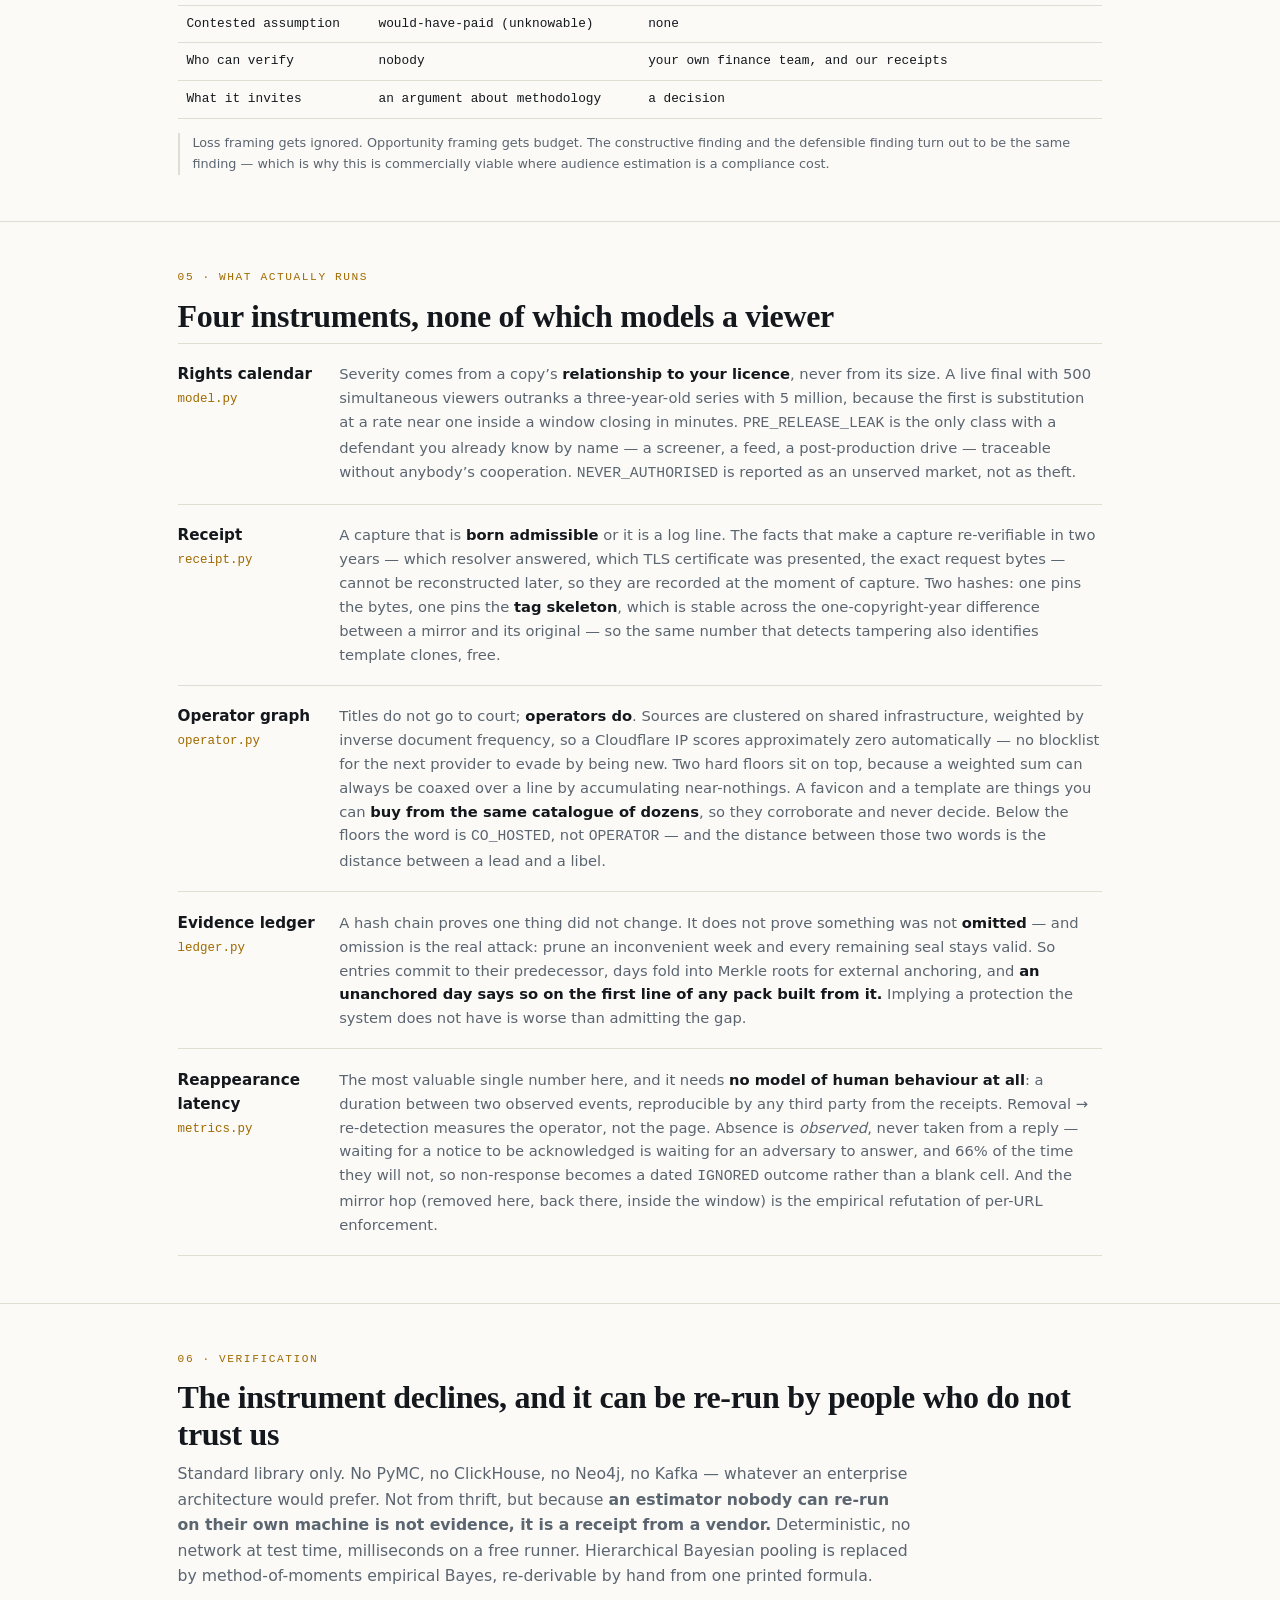
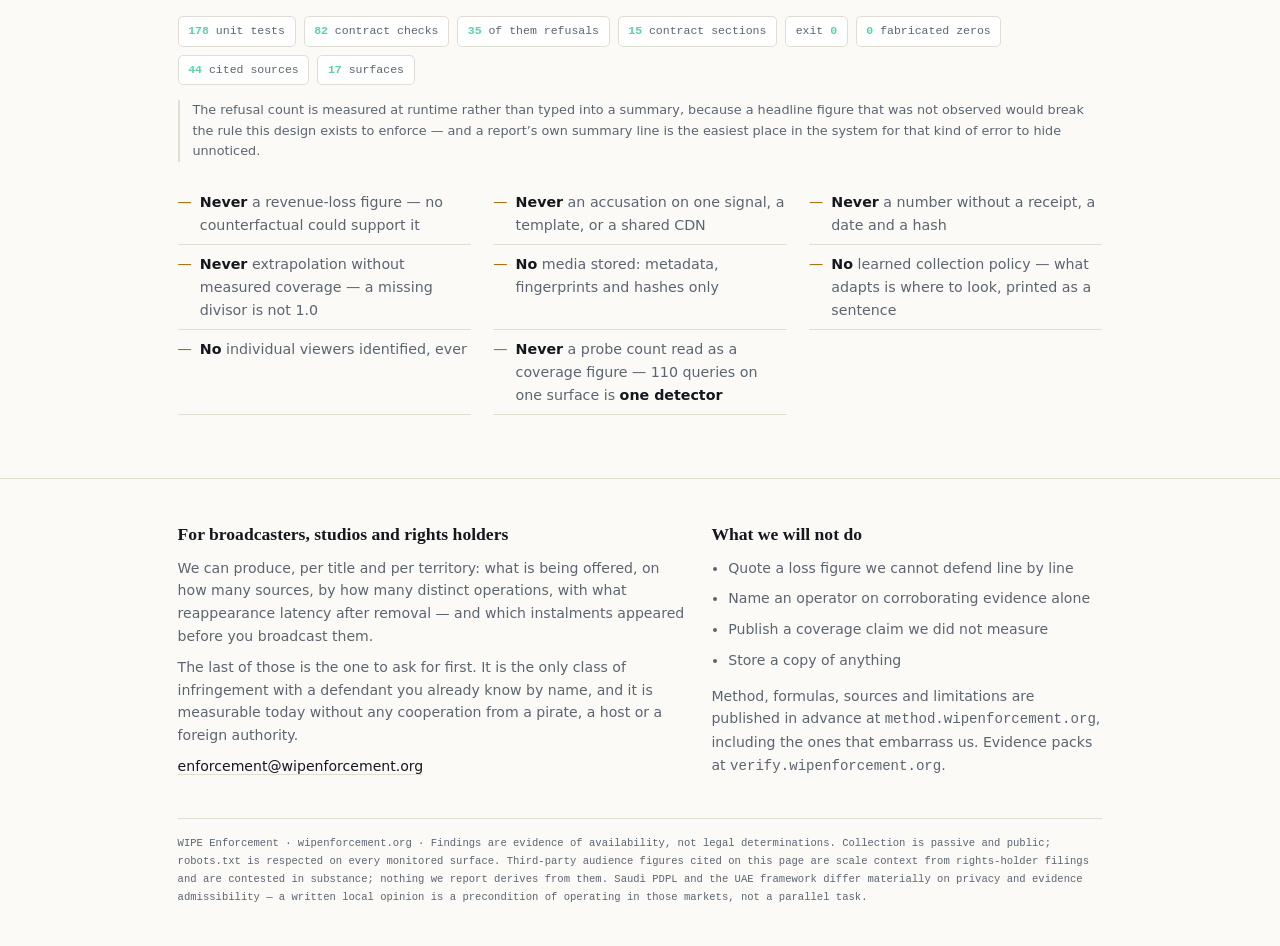
==== commit 03ae480c: "feat(site): publish the three structural findings from the recogniser pass Adds the WHOIS-blind-spot" ====
--- a/index.html
+++ b/index.html
@@ -347,6 +347,50 @@
       Everything else in this industry watches the past.</p>
 
     <div class="obj">
+      <div class="t">The registration feed is not enough<code>certificate_transparency</code></div>
+      <p class="d">We found the hole in our own method while researching it.
+        Rotation is not only <em>registering a new domain</em> — it is
+        <span class="ar">w12.mycima.movie</span> →
+        <span class="ar">w13.mycima.movie</span>, and that produces
+        <b>no WHOIS event whatsoever</b>, because the apex domain is never
+        touched. A registration monitor is structurally blind to the most common
+        rotation in the corpus. Certificate transparency is the only surface that
+        sees it: an operator cannot serve TLS without a certificate for each name,
+        and the name appears in the log <b>before the site serves anything</b>.
+        So we watch the certificates, and the drop list besides — a
+        brand-adjacent name reaching redemption is a name about to change hands.</p>
+    </div>
+    <div class="obj">
+      <div class="t">One route links brands that look unrelated<code>route_of()</code></div>
+      <p class="d">Four hosts, two separate brand families, one application:
+        <code>w12.mycima.movie/watch.php?vid=…</code>,
+        <code>larozza.living/video.php?vid=…</code>,
+        <code>larroza.baby</code>, <code>larroza.homes</code> — same script names,
+        same parameter, same fixed-width hex id. That is not one owner; it is the
+        <b>piracy-as-a-service layer</b> the MPA documents directly
+        (“off-the-shelf streaming operations”: Vidsrc, WHMCS Smarters, HydraHD).
+        Which makes the enforcement target the <em>supplier</em>: one notice to a
+        vendor removes a hundred sites, where one notice to a site removes one.
+        We keep this separate from operator attribution on purpose — a shared
+        vendor must never be allowed to look like a shared owner.</p>
+    </div>
+    <div class="obj">
+      <div class="t">The app store is the fastest path<code>parse_release()</code></div>
+      <p class="d">This corpus names its products after the platforms it pirates:
+        <b>SHAHID PLUS</b>, ALIFLIX, MTNTV, BLADEUHD, VICTV, CRYSTAL OTT,
+        STORM ONE, <span class="ar">ATLAS PR0</span>. Impersonating a registered
+        mark is actionable in a store <b>on its own merits</b> — no proof of any
+        act of infringement, no foreign jurisdiction, no takedown. Besides which,
+        an Android package id is the reversed domain the developer controlled,
+        and it is essentially never rotated, because changing it breaks every
+        install: <code>com.aflamtvmaroc.moviesdarija</code> leaks
+        <code>aflamtvmaroc.com</code>, which may have expired years ago. A version
+        sequence (<code>V4.1 → V4.1a → V10.0 → V11.0.0</code>) ties a rebrand to
+        the same developer across a full domain, package <em>and</em> template
+        rotation — which no infrastructure signal survives.</p>
+    </div>
+
+    <div class="obj">
       <div class="t">Succession is a public event<code>lineage_edge()</code></div>
       <p class="d">WeCima marketed itself as <span class="ar">بديل ماي سيما</span> —
         <i>the alternative to MyCima</i> — and absorbed EgyBest’s audience while
@@ -474,12 +518,14 @@
       replaced by method-of-moments empirical Bayes, re-derivable by hand from one
       printed formula.</p>
     <div class="proof">
-      <span><b>141</b> unit tests</span>
-      <span><b>71</b> contract checks</span>
-      <span><b>30</b> of them refusals</span>
-      <span><b>14</b> contract sections</span>
+      <span><b>178</b> unit tests</span>
+      <span><b>82</b> contract checks</span>
+      <span><b>35</b> of them refusals</span>
+      <span><b>15</b> contract sections</span>
       <span>exit <b>0</b></span>
       <span><b>0</b> fabricated zeros</span>
+      <span><b>44</b> cited sources</span>
+      <span><b>17</b> surfaces</span>
     </div>
     <p class="warn">The refusal count is measured at runtime rather than typed into
       a summary, because a headline figure that was not observed would break the
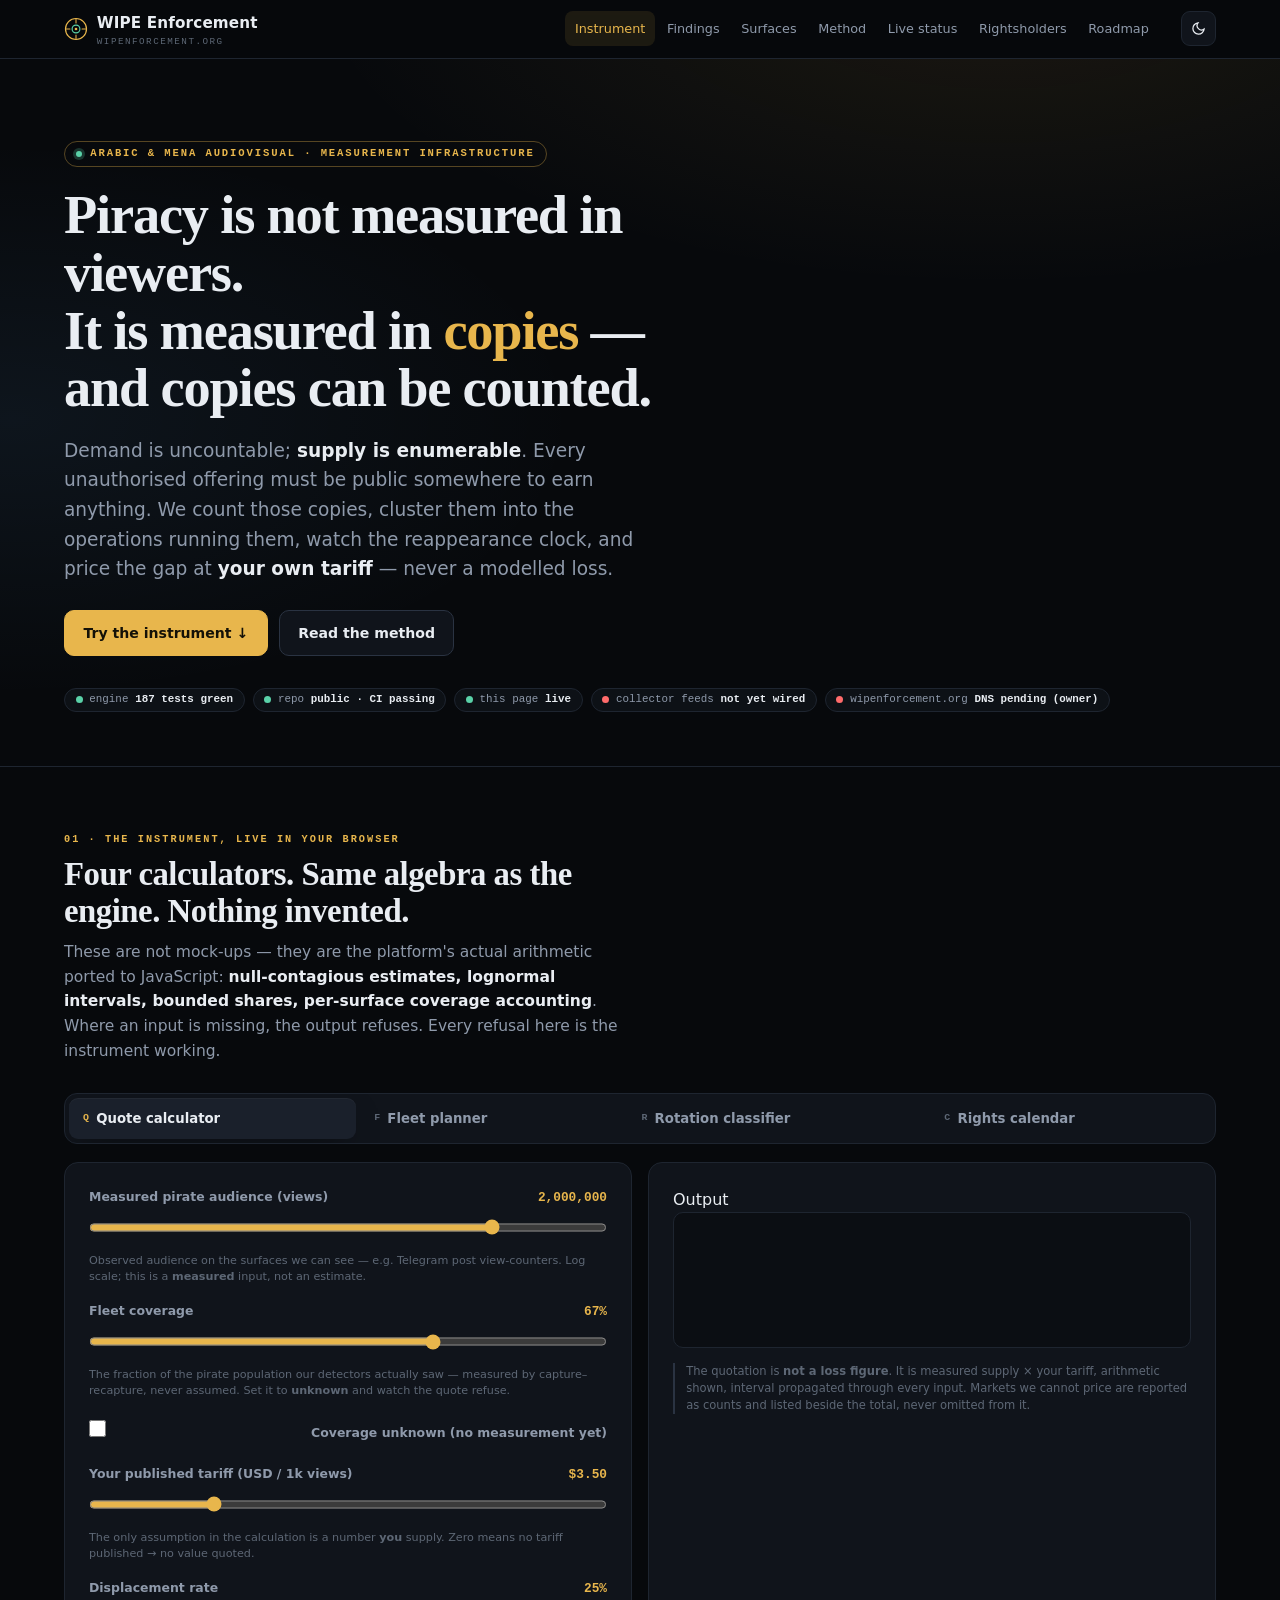
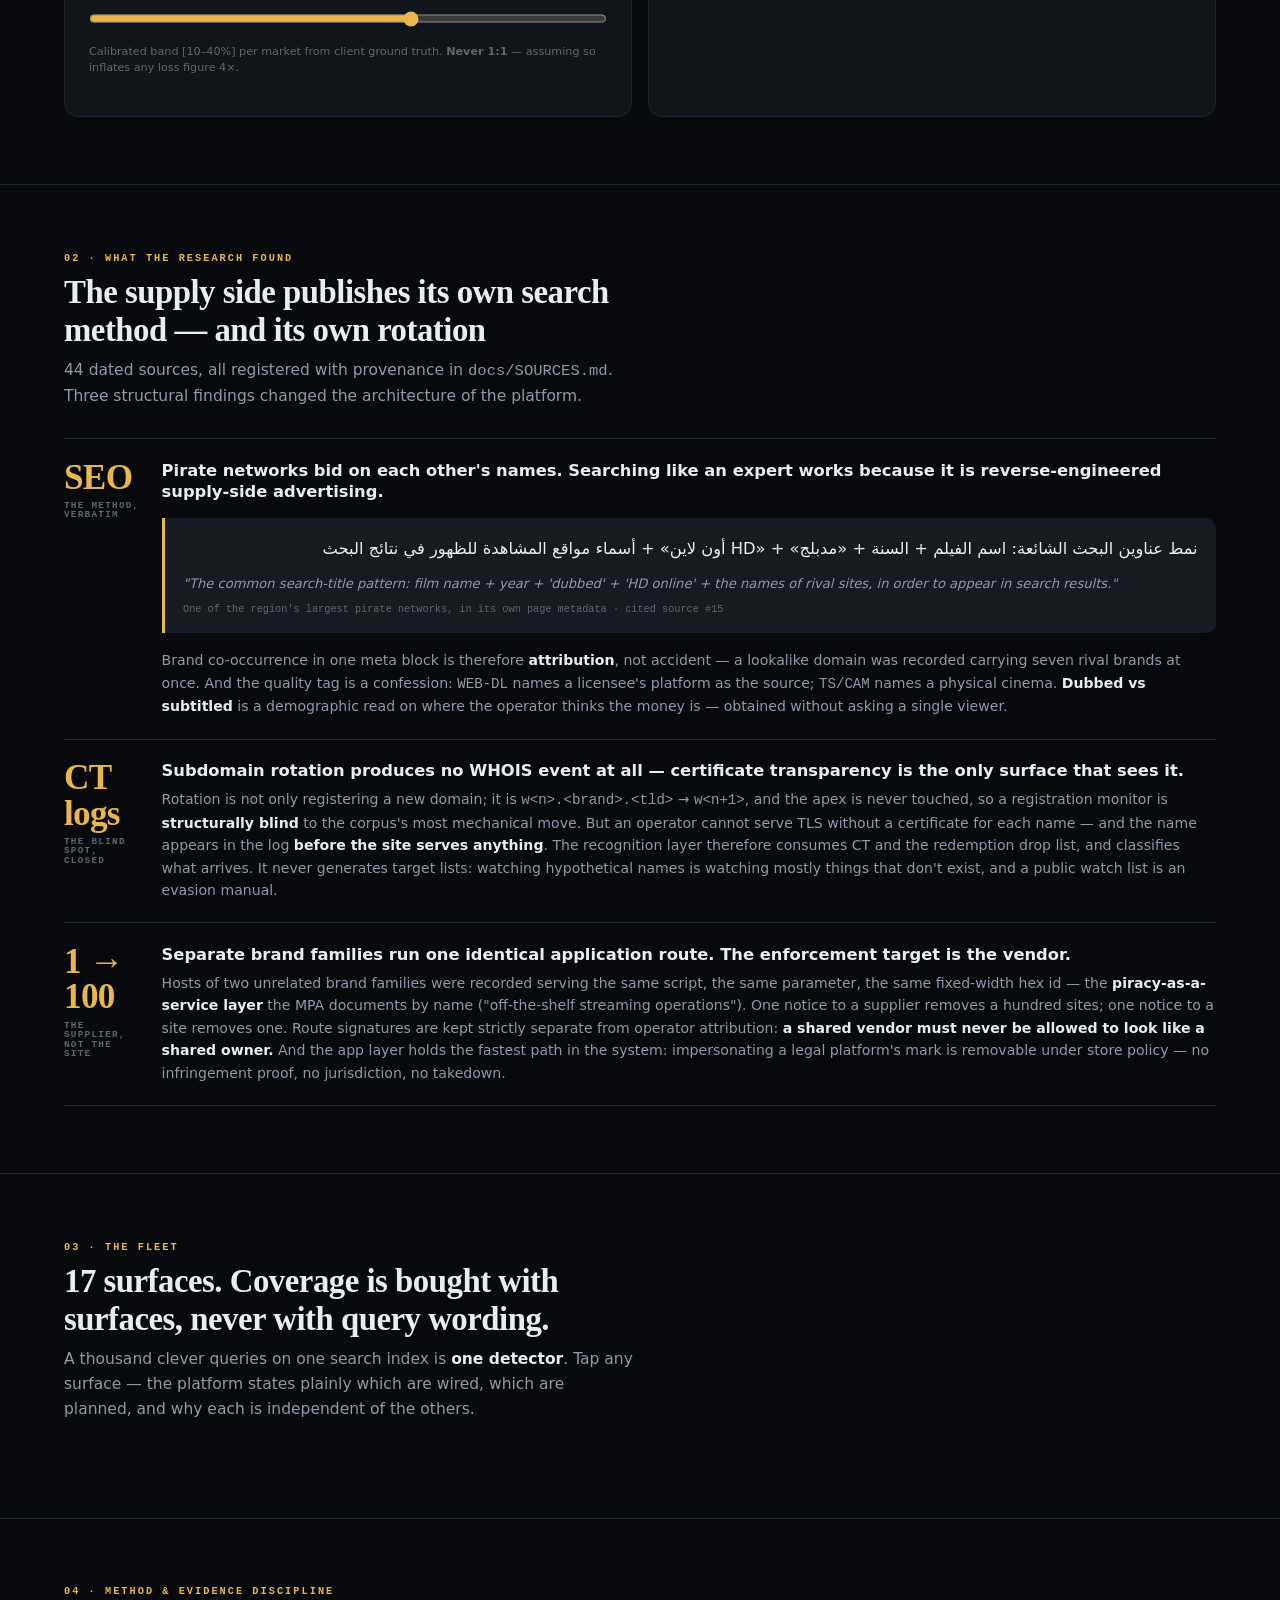
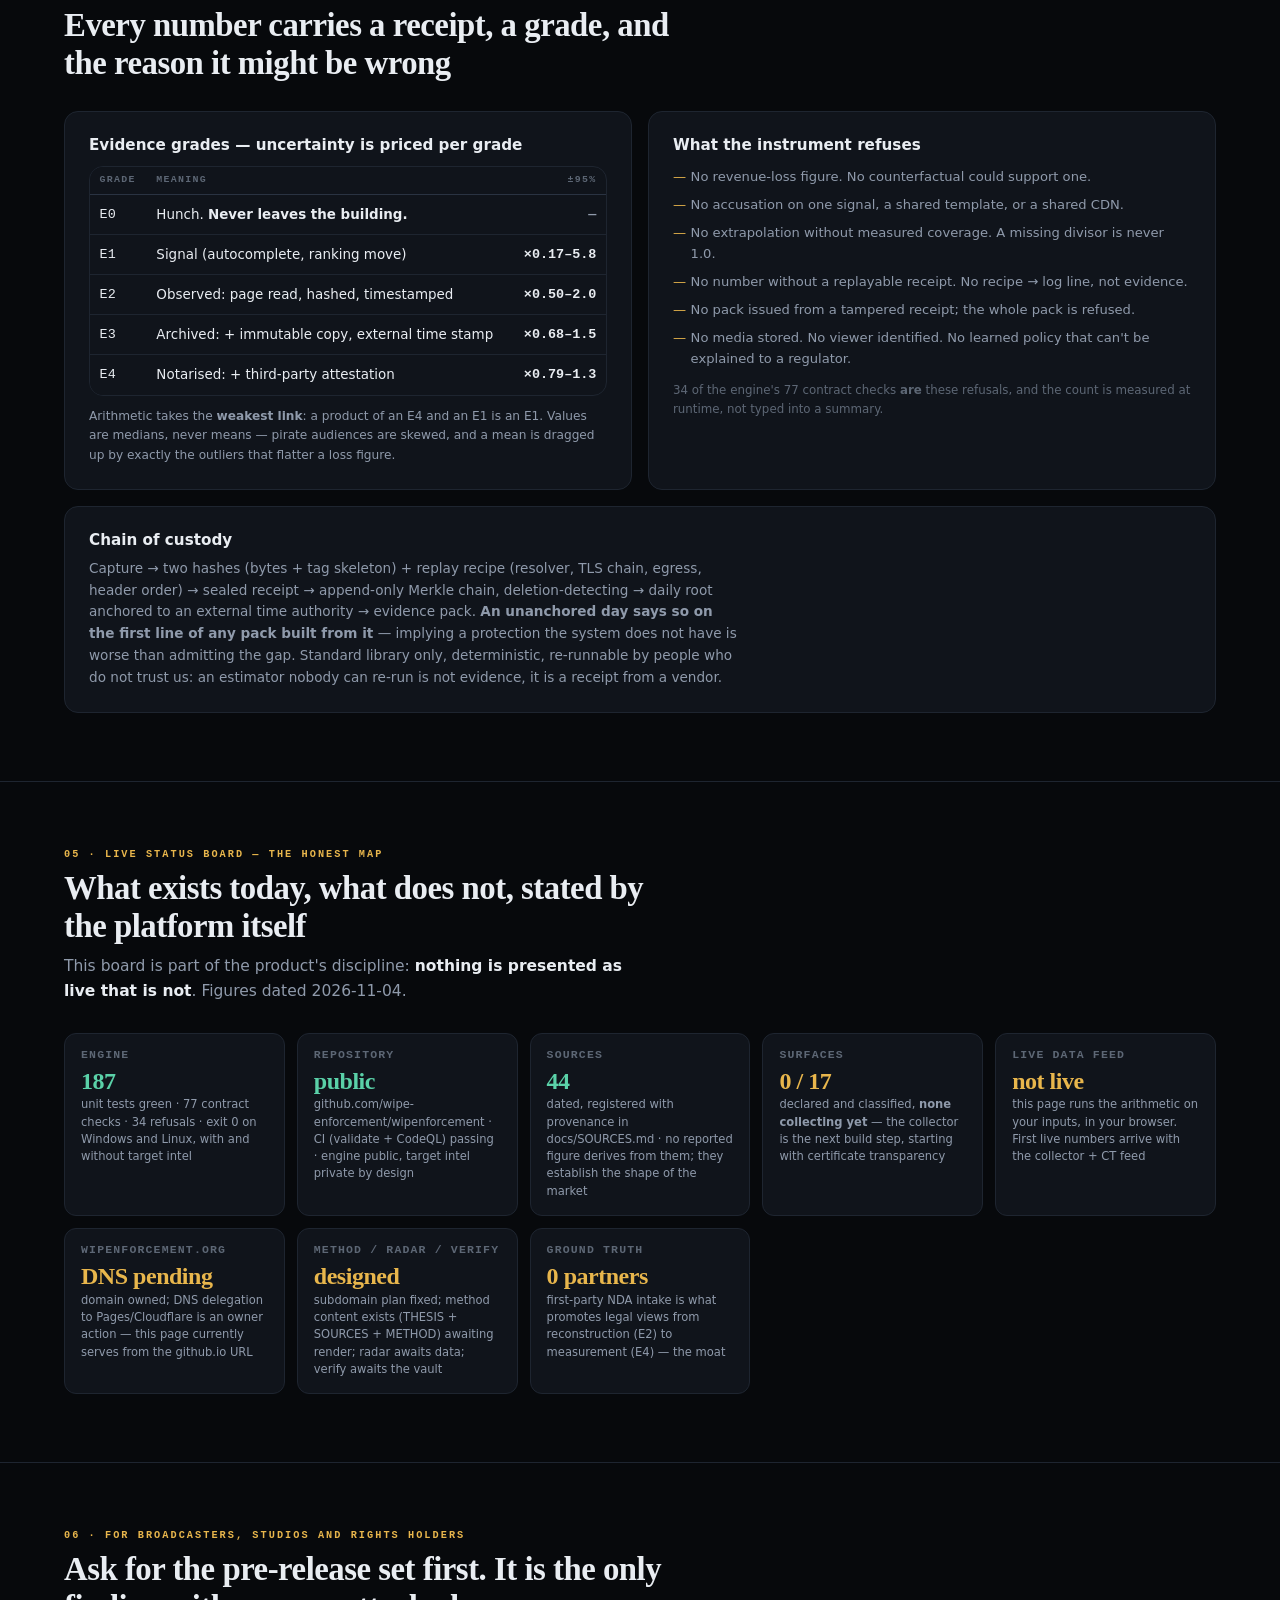
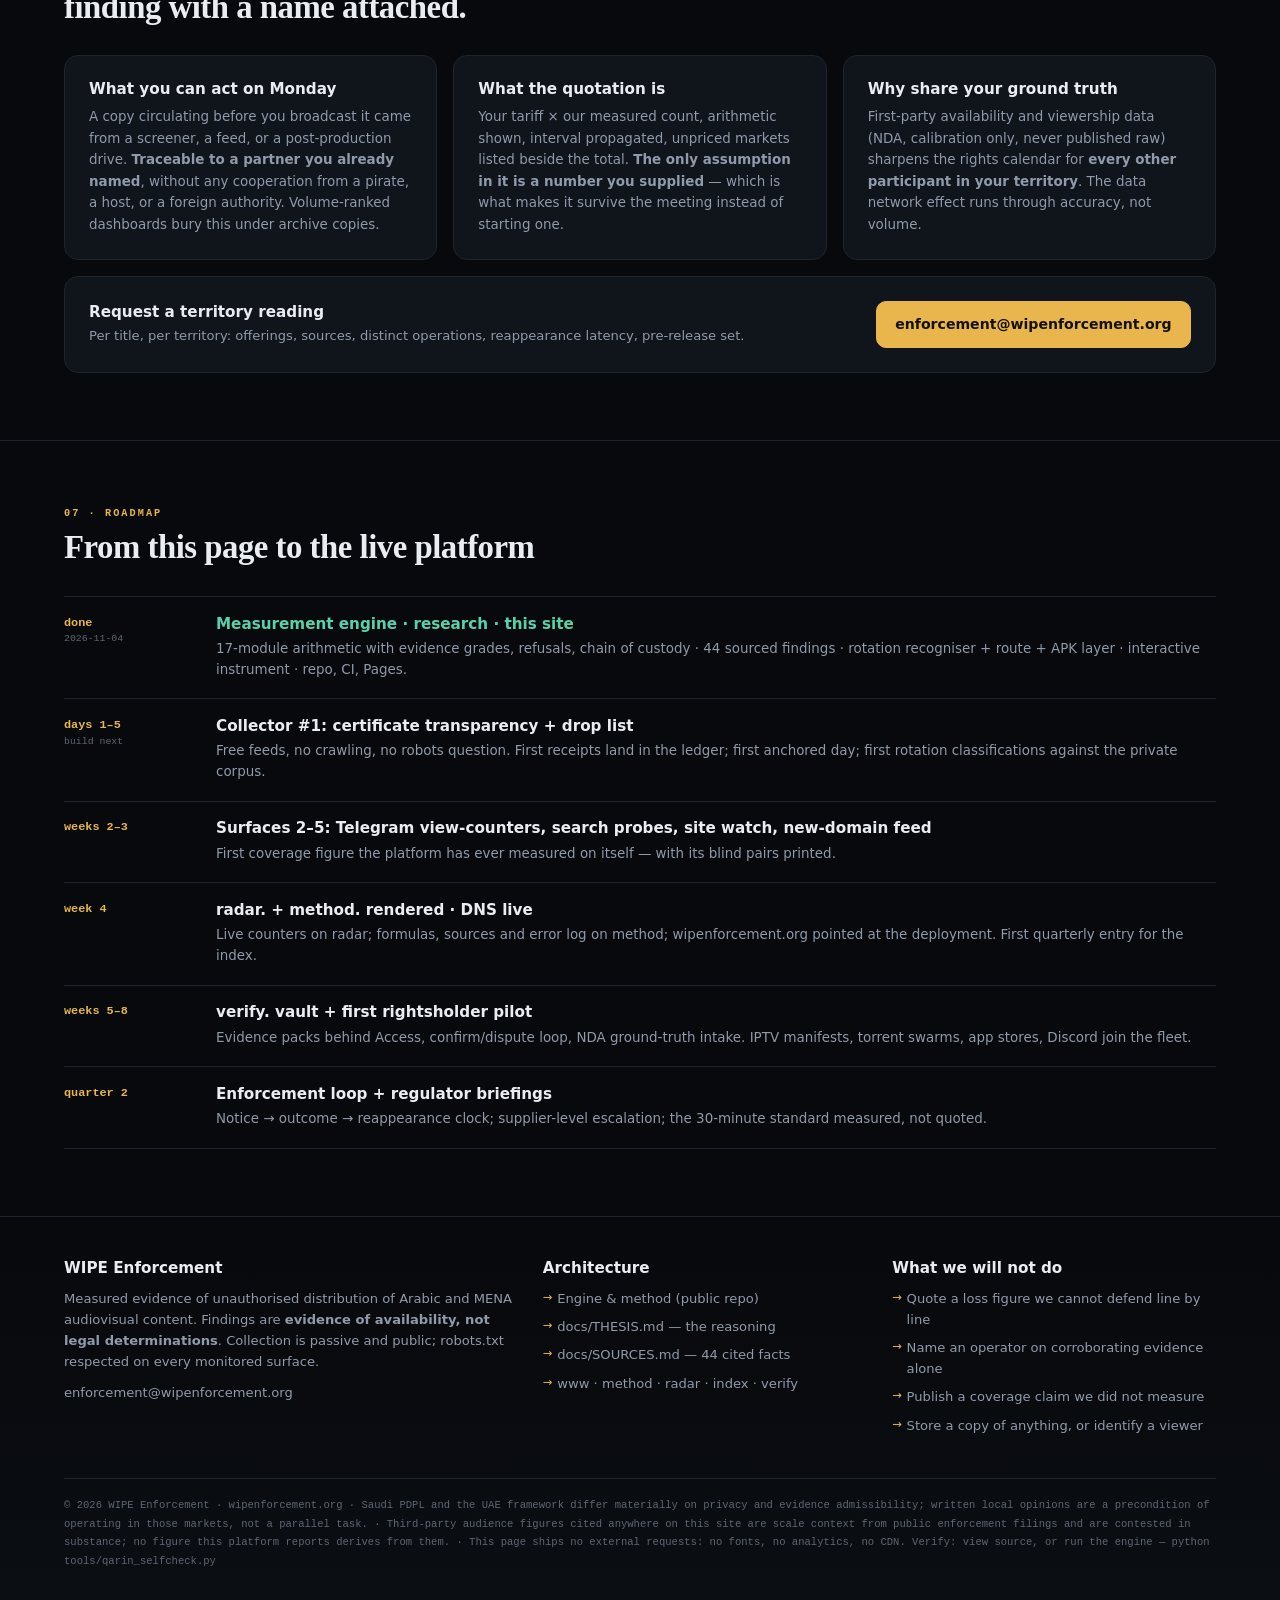
==== commit 7e7c4285: "feat(site): publish redesigned index.html — mobile-first layout, RTL-safe alignment, cross-browser c" ====
--- a/index.html
+++ b/index.html
@@ -3,562 +3,710 @@
 <head>
 <meta charset="utf-8">
 <meta name="viewport" content="width=device-width,initial-scale=1">
-<title>WIPE Enforcement — measured evidence of unauthorised distribution, Arabic &amp; MENA</title>
-<meta name="description" content="We count the copies, attribute them to the businesses running them, and price the gap at your own tariff. No modelled audience. No inflated loss figure. Every number reproducible from the receipts.">
+<title>WIPE Enforcement — the measurement instrument for Arabic content piracy</title>
+<meta name="description" content="We count the copies, attribute them to the operations running them, and quote the gap at your own tariff. Try the instrument: quote calculator, fleet planner, rotation classifier, rights calendar.">
 <link rel="canonical" href="https://wipenforcement.org/">
 <style>
+/* ══════════════ design tokens ══════════════ */
 :root{
-  --bg:#0b0d10; --panel:#11151a; --panel2:#0e1216; --ink:#e8eaed; --dim:#9aa3ad;
-  --line:#20262e; --accent:#e8b64c; --accent2:#5ad1a8; --bad:#ff6b6b; --good:#5ad1a8;
-  --sero:ui-serif,Georgia,"Times New Roman",serif;
-  --mono:ui-monospace,"SF Mono",Menlo,Consolas,"Liberation Mono",monospace;
+  --bg:#07090c; --bg2:#0b0e13; --panel:#10141b; --panel2:#151a23; --raise:#1a202b;
+  --ink:#e9edf2; --dim:#8f9aab; --faint:#5d6775;
+  --line:#1e2530; --line2:#2a3342;
+  --gold:#e8b64c; --gold2:#a87f22; --mint:#5ad1a8; --red:#ff6b6b; --sky:#6ab7ff;
+  --mono:ui-monospace,"SF Mono","Cascadia Code",Menlo,Consolas,monospace;
+  --serif:ui-serif,"Iowan Old Style","Palatino Linotype",Georgia,"Times New Roman",serif;
   --sans:system-ui,-apple-system,"Segoe UI",Roboto,"Helvetica Neue",Arial,
          "Noto Sans Arabic","Noto Naskh Arabic",sans-serif;
+  --r:10px; --r2:14px;
+  --shadow:0 1px 0 rgba(255,255,255,.04) inset, 0 12px 32px -12px rgba(0,0,0,.6);
 }
-@media (prefers-color-scheme:light){:root{
-  --bg:#fbfaf7; --panel:#fff; --panel2:#f4f1ea; --ink:#14181d; --dim:#5b6570;
-  --line:#e2ddd2; --accent:#a06a00; --accent2:#0a7a54; --bad:#b3261e;
-}}
-*{box-sizing:border-box}
-html{-webkit-text-size-adjust:100%}
-body{margin:0;background:var(--bg);color:var(--ink);font-family:var(--sans);
-  font-size:16px;line-height:1.62;-webkit-font-smoothing:antialiased}
-.wrap{max-width:60rem;margin:0 auto;padding:0 1.1rem}
-a{color:var(--ink);text-decoration:none;border-bottom:1px solid var(--line)}
-a:hover{border-bottom-color:var(--accent)}
-.ar{font-family:var(--sans);direction:rtl;unicode-bidi:isolate;font-size:1.02em}
-
-/* ── masthead ─────────────────────────────────────────────── */
-header{border-bottom:1px solid var(--line);background:
-  linear-gradient(180deg,var(--panel) 0%,var(--bg) 100%)}
-.top{display:flex;align-items:center;justify-content:space-between;gap:1rem;
-  padding:.85rem 0;flex-wrap:wrap}
-.brand{display:flex;align-items:center;gap:.6rem;font-weight:700;letter-spacing:.02em}
-.mark{width:26px;height:26px;flex:0 0 auto}
-.brand small{display:block;font-weight:400;color:var(--dim);font-size:.62rem;
-  letter-spacing:.18em;text-transform:uppercase}
-nav{display:flex;gap:1.1rem;font-size:.82rem;color:var(--dim);flex-wrap:wrap}
-nav a{border:0}
+:root[data-theme="light"]{
+  --bg:#f7f6f2; --bg2:#fffefb; --panel:#ffffff; --panel2:#f2f0e9; --raise:#eae7dd;
+  --ink:#161a20; --dim:#525c6a; --faint:#8b93a1;
+  --line:#e0dcd0; --line2:#cfc9ba;
+  --gold:#9a6b00; --gold2:#7d5700; --mint:#0a7a54; --red:#b3261e; --sky:#1a5f9e;
+  --shadow:0 1px 0 rgba(255,255,255,.7) inset, 0 10px 28px -14px rgba(30,25,10,.25);
+}
+*{box-sizing:border-box;margin:0;padding:0}
+html{scroll-behavior:smooth;scroll-padding-top:4.6rem;-webkit-text-size-adjust:100%}
+@media (prefers-reduced-motion:reduce){html{scroll-behavior:auto}*,*:before,*:after{animation:none!important;transition:none!important}}
+body{background:var(--bg);color:var(--ink);font:16px/1.6 var(--sans);
+  -webkit-font-smoothing:antialiased;overflow-x:hidden}
+::selection{background:var(--gold);color:#12100a}
+img,svg{display:block;max-width:100%}
+a{color:inherit;text-decoration:none}
+button,input,select{font:inherit;color:inherit}
+:focus-visible{outline:2px solid var(--gold);outline-offset:2px;border-radius:4px}
+
+.wrap{width:min(100% - 2rem,72rem);margin-inline:auto}
+@media (max-width:640px){.wrap{width:min(100% - 1.5rem,72rem)}}
+
+/* Arabic runs: isolated so bidi never disturbs English layout */
+.ar{font-family:var(--sans);direction:rtl;unicode-bidi:isolate;display:inline}
+.mono{font-family:var(--mono)}
+.dim{color:var(--dim)}
+.faint{color:var(--faint)}
+.gold{color:var(--gold)}
+.mint{color:var(--mint)}
+.red{color:var(--red)}
+
+/* ══════════════ header ══════════════ */
+header{position:sticky;top:0;z-index:60;
+  background:color-mix(in srgb,var(--bg) 82%,transparent);
+  backdrop-filter:blur(14px);-webkit-backdrop-filter:blur(14px);
+  border-bottom:1px solid var(--line)}
+.bar{display:flex;align-items:center;gap:1rem;height:3.6rem}
+.brand{display:flex;align-items:center;gap:.55rem;font-weight:700;letter-spacing:.01em;
+  font-size:.95rem;white-space:nowrap}
+.brand svg{width:24px;height:24px;flex:0 0 auto}
+.brand small{display:block;font:400 .58rem/1 var(--mono);color:var(--faint);
+  letter-spacing:.16em;text-transform:uppercase;margin-top:2px}
+nav{display:flex;gap:.15rem;margin-inline-start:auto;overflow-x:auto;
+  scrollbar-width:none;-ms-overflow-style:none}
+nav::-webkit-scrollbar{display:none}
+nav a{font-size:.8rem;color:var(--dim);padding:.45rem .6rem;border-radius:8px;
+  white-space:nowrap;transition:color .15s,background .15s}
 nav a:hover{color:var(--ink)}
-
-/* ── hero ────────────────────────────────────────────────── */
-.hero{padding:3.4rem 0 2.4rem;border-bottom:1px solid var(--line)}
-.kicker{font-family:var(--mono);font-size:.7rem;letter-spacing:.16em;
-  text-transform:uppercase;color:var(--accent);margin:0 0 1.1rem}
-h1{font-family:var(--sero);font-weight:600;letter-spacing:-.02em;
-  font-size:clamp(1.95rem,6vw,3.35rem);line-height:1.08;margin:0 0 1.15rem}
-h1 em{font-style:normal;color:var(--accent);}
-.lede{font-size:clamp(1.02rem,2.4vw,1.24rem);color:var(--dim);max-width:44rem;
-  margin:0 0 1.6rem}
+nav a.on{color:var(--gold);background:color-mix(in srgb,var(--gold) 10%,transparent)}
+.tbtn{margin-inline-start:.4rem;width:2.2rem;height:2.2rem;border-radius:9px;
+  border:1px solid var(--line);background:var(--panel);cursor:pointer;
+  display:grid;place-items:center;flex:0 0 auto}
+.tbtn:hover{border-color:var(--line2)}
+.tbtn svg{width:15px;height:15px}
+@media (max-width:860px){
+  .bar{flex-wrap:wrap;height:auto;padding:.55rem 0}
+  nav{order:3;width:100%;margin-inline-start:0;padding-bottom:.15rem}
+  .tbtn{margin-inline-start:auto}
+}
+
+/* ══════════════ hero ══════════════ */
+.hero{padding:clamp(2.6rem,7vw,5rem) 0 clamp(2rem,5vw,3.4rem);position:relative;overflow:hidden}
+.hero:before{content:"";position:absolute;inset:-40% -20% auto;height:140%;
+  background:radial-gradient(55% 45% at 70% 20%,color-mix(in srgb,var(--gold) 9%,transparent),transparent 70%),
+             radial-gradient(45% 40% at 15% 65%,color-mix(in srgb,var(--sky) 7%,transparent),transparent 70%);
+  pointer-events:none}
+.hero .wrap{position:relative}
+.kick{display:inline-flex;align-items:center;gap:.5rem;font:600 .66rem/1 var(--mono);
+  letter-spacing:.18em;text-transform:uppercase;color:var(--gold);
+  border:1px solid color-mix(in srgb,var(--gold) 35%,transparent);
+  padding:.42rem .7rem;border-radius:99px;margin-bottom:1.3rem}
+.kick .dot{width:6px;height:6px;border-radius:50%;background:var(--mint);
+  box-shadow:0 0 0 3px color-mix(in srgb,var(--mint) 22%,transparent)}
+h1{font:600 clamp(1.9rem,5.6vw,3.4rem)/1.06 var(--serif);letter-spacing:-.022em;
+  max-width:24ch;margin-bottom:1.1rem}
+h1 em{font-style:normal;color:var(--gold)}
+.lede{font-size:clamp(.98rem,2.2vw,1.16rem);color:var(--dim);max-width:52ch;margin-bottom:1.6rem}
 .lede b{color:var(--ink);font-weight:600}
-.cta{display:flex;gap:.7rem;flex-wrap:wrap;align-items:center}
-.btn{display:inline-block;padding:.62rem 1.05rem;border-radius:6px;font-size:.87rem;
-  font-weight:600;border:1px solid var(--accent);background:var(--accent);color:#12140f}
-.btn.ghost{background:transparent;color:var(--ink);border-color:var(--line)}
-.btn:hover{filter:brightness(1.08)}
-.stamp{font-family:var(--mono);font-size:.7rem;color:var(--dim);margin-left:.3rem}
-
-/* ── the inversion ────────────────────────────────────────── */
-.split{display:grid;grid-template-columns:1fr 1fr;gap:1px;background:var(--line);
-  border:1px solid var(--line);border-radius:10px;overflow:hidden;margin:2.6rem 0 0}
-@media (max-width:640px){.split{grid-template-columns:1fr}}
-.split>div{background:var(--panel);padding:1.4rem 1.3rem}
-.split h3{margin:.15rem 0 .5rem;font-size:.78rem;font-family:var(--mono);
-  letter-spacing:.14em;text-transform:uppercase;color:var(--dim);font-weight:500}
-.split .big{font-family:var(--sero);font-size:1.22rem;line-height:1.32;margin:0 0 .6rem}
-.split p{margin:0;font-size:.9rem;color:var(--dim)}
-.them{border-top:3px solid var(--bad)}
-.us{border-top:3px solid var(--good)}
-
-/* ── sections ─────────────────────────────────────────────── */
-section{padding:2.9rem 0;border-bottom:1px solid var(--line)}
-h2{font-family:var(--sero);font-weight:600;letter-spacing:-.01em;
-  font-size:clamp(1.45rem,3.6vw,2rem);margin:0 0 .5rem;line-height:1.16}
-.sub{color:var(--dim);margin:0 0 1.7rem;max-width:46rem;font-size:.98rem}
-.num{font-family:var(--mono);font-size:.7rem;color:var(--accent);
-  letter-spacing:.14em;display:block;margin-bottom:.7rem}
-
-/* evidence cards */
-.cards{display:grid;grid-template-columns:repeat(auto-fit,minmax(13.5rem,1fr));gap:1px;
-  background:var(--line);border:1px solid var(--line);border-radius:10px;overflow:hidden}
-.card{background:var(--panel);padding:1.15rem 1.1rem}
-.card .v{font-family:var(--sero);font-size:1.75rem;line-height:1;letter-spacing:-.02em;
-  margin:0 0 .35rem}
-.card .v span{font-size:.95rem;color:var(--dim);font-family:var(--sans)}
-.card .l{font-size:.86rem;color:var(--ink);margin:0 0 .5rem}
-.card .s{font-family:var(--mono);font-size:.63rem;color:var(--dim);line-height:1.5;
-  word-break:break-word}
-
-/* the four objects */
-.obj{display:grid;grid-template-columns:minmax(6rem,9rem) 1fr;gap:.2rem 1.1rem;
-  padding:1.15rem 0;border-top:1px solid var(--line)}
-.obj:last-child{border-bottom:1px solid var(--line)}
-@media (max-width:560px){.obj{grid-template-columns:1fr;gap:.3rem}}
-.obj .t{font-weight:700;font-size:.95rem}
-.obj .t code{font-family:var(--mono);font-size:.78rem;color:var(--accent);
-  display:block;margin-top:.15rem;font-weight:400}
-.obj .d{font-size:.92rem;color:var(--dim);margin:0}
-.obj .d b{color:var(--ink);font-weight:600}
-
-/* quote */
-blockquote{margin:0;padding:1.3rem 1.4rem;background:var(--panel2);
-  border-left:3px solid var(--accent);border-radius:0 8px 8px 0}
-blockquote .ar{display:block;font-size:1.06rem;line-height:1.85;margin-bottom:.7rem}
-blockquote .en{font-size:.9rem;color:var(--dim);font-style:italic;margin:0 0 .6rem}
-blockquote cite{font-family:var(--mono);font-size:.66rem;color:var(--dim);
-  font-style:normal;display:block}
-
-/* rotation table */
-.rot{width:100%;border-collapse:collapse;font-size:.86rem;margin-top:.4rem}
-.rot th{text-align:left;font-family:var(--mono);font-size:.66rem;letter-spacing:.12em;
-  text-transform:uppercase;color:var(--dim);font-weight:500;padding:.5rem .55rem;
-  border-bottom:1px solid var(--line)}
-.rot td{padding:.5rem .55rem;border-bottom:1px solid var(--line);
-  font-family:var(--mono);font-size:.8rem;vertical-align:top}
-.rot tr.hit td:first-child{color:var(--good)}
-.rot .tag{font-family:var(--sans);font-size:.7rem;padding:.1rem .4rem;border-radius:4px;
-  border:1px solid var(--line);color:var(--dim);white-space:nowrap}
-.rot .tag.y{color:var(--good);border-color:var(--good)}
-
-/* the arithmetic */
-.calc{background:var(--panel);border:1px solid var(--line);border-radius:10px;
-  padding:1.3rem;margin-top:.4rem}
-.calc .row{display:flex;flex-wrap:wrap;gap:.5rem;align-items:baseline;
-  font-family:var(--mono);font-size:.86rem}
-.calc .op{color:var(--accent)}
-.calc .n{font-weight:700}
-.calc .lbl{font-family:var(--sans);font-size:.72rem;color:var(--dim);display:block}
-.calc .out{margin-top:.9rem;padding-top:.9rem;border-top:1px dashed var(--line);
-  font-family:var(--sero);font-size:1.5rem}
-.calc .out small{font-family:var(--sans);font-size:.8rem;color:var(--dim);
-  display:block;margin-top:.3rem}
-.warn{font-size:.8rem;color:var(--dim);margin:.9rem 0 0;padding-left:.8rem;
-  border-left:2px solid var(--line)}
-
-/* refusal list */
-.ref{display:grid;grid-template-columns:repeat(auto-fit,minmax(15rem,1fr));gap:.1rem 1.4rem;
-  margin-top:.4rem}
-.ref li{font-size:.89rem;color:var(--dim);padding:.42rem 0;
-  border-bottom:1px solid var(--line);list-style:none;display:flex;gap:.5rem}
-.ref li:before{content:"—";color:var(--accent);flex:0 0 auto}
-.ref{padding:0}
-.ref b{color:var(--ink);font-weight:600}
-
-/* proof strip */
-.proof{display:flex;flex-wrap:wrap;gap:.5rem;font-family:var(--mono);font-size:.72rem;
-  margin-top:1rem}
-.proof span{padding:.32rem .6rem;border:1px solid var(--line);border-radius:5px;
-  color:var(--dim);background:var(--panel)}
-.proof span b{color:var(--good);font-weight:600}
-
-/* footer / cta */
-footer{padding:2.6rem 0 3.2rem}
-.foot{display:grid;grid-template-columns:1.3fr 1fr;gap:1.6rem}
-@media (max-width:640px){.foot{grid-template-columns:1fr}}
-.foot h4{margin:0 0 .5rem;font-family:var(--sero);font-size:1.1rem;font-weight:600}
-.foot p,.foot li{font-size:.88rem;color:var(--dim);margin:0 0 .5rem}
-.foot ul{padding-left:1.05rem;margin:0}
-.fine{font-family:var(--mono);font-size:.66rem;color:var(--dim);margin-top:2rem;
-  padding-top:1rem;border-top:1px solid var(--line);line-height:1.7}
+.ctas{display:flex;gap:.7rem;flex-wrap:wrap;margin-bottom:2rem}
+.btn{display:inline-flex;align-items:center;gap:.45rem;padding:.68rem 1.15rem;
+  border-radius:10px;font-size:.88rem;font-weight:650;cursor:pointer;border:1px solid transparent;
+  transition:transform .12s,filter .15s,border-color .15s}
+.btn:active{transform:translateY(1px)}
+.btn.pri{background:var(--gold);color:#141107;border-color:var(--gold)}
+.btn.pri:hover{filter:brightness(1.08)}
+.btn.sec{background:var(--panel);border-color:var(--line2);color:var(--ink)}
+.btn.sec:hover{border-color:var(--gold)}
+.chips{display:flex;gap:.5rem;flex-wrap:wrap}
+.chip{display:inline-flex;align-items:center;gap:.42rem;padding:.34rem .66rem;
+  border:1px solid var(--line);border-radius:99px;background:color-mix(in srgb,var(--panel) 70%,transparent);
+  font:500 .68rem/1 var(--mono);color:var(--dim)}
+.chip b{color:var(--ink);font-weight:650}
+.chip .ok{width:7px;height:7px;border-radius:50%;background:var(--mint)}
+.chip .no{width:7px;height:7px;border-radius:50%;background:var(--red)}
+
+/* ══════════════ sections ══════════════ */
+section{padding:clamp(2.4rem,6vw,4.2rem) 0;border-top:1px solid var(--line)}
+.shead{margin-bottom:1.8rem;max-width:60ch}
+.snum{display:block;font:600 .64rem/1 var(--mono);letter-spacing:.2em;
+  text-transform:uppercase;color:var(--gold);margin-bottom:.7rem}
+h2{font:600 clamp(1.4rem,3.6vw,2.05rem)/1.15 var(--serif);letter-spacing:-.015em;
+  margin-bottom:.55rem}
+.ssub{color:var(--dim);font-size:.97rem;max-width:58ch}
+.ssub b{color:var(--ink)}
+
+/* ══════════════ instrument (tabs) ══════════════ */
+.tabs{display:flex;gap:.3rem;overflow-x:auto;scrollbar-width:none;
+  padding:.28rem;border:1px solid var(--line);border-radius:13px;background:var(--panel);
+  margin-bottom:1.1rem}
+.tabs::-webkit-scrollbar{display:none}
+.tab{flex:1 0 auto;padding:.6rem .85rem;border-radius:9px;border:0;background:transparent;
+  font-size:.83rem;font-weight:600;color:var(--dim);cursor:pointer;white-space:nowrap;
+  display:flex;align-items:center;gap:.45rem;transition:background .15s,color .15s}
+.tab .n{font:600 .62rem/1 var(--mono);color:var(--faint)}
+.tab:hover{color:var(--ink)}
+.tab.on{background:var(--raise);color:var(--ink);box-shadow:var(--shadow)}
+.tab.on .n{color:var(--gold)}
+.panel{display:none;animation:fade .25s ease}
+.panel.on{display:block}
+@keyframes fade{from{opacity:0;transform:translateY(4px)}to{opacity:1;transform:none}}
+.card{background:var(--panel);border:1px solid var(--line);border-radius:var(--r2);
+  padding:clamp(1rem,3vw,1.5rem)}
+.grid2{display:grid;grid-template-columns:1fr 1fr;gap:1rem}
+.grid3{display:grid;grid-template-columns:repeat(3,1fr);gap:1rem}
+@media (max-width:820px){.grid2,.grid3{grid-template-columns:1fr}}
+.field{margin-bottom:1rem}
+.field label{display:flex;justify-content:space-between;align-items:baseline;gap:.5rem;
+  font-size:.78rem;font-weight:600;color:var(--dim);margin-bottom:.4rem}
+.field label .val{font-family:var(--mono);color:var(--gold);font-weight:600;font-size:.8rem}
+.field .hint{font-size:.7rem;color:var(--faint);margin-top:.3rem;line-height:1.45}
+input[type=text],input[type=number],select{width:100%;padding:.58rem .7rem;
+  border:1px solid var(--line2);border-radius:9px;background:var(--bg2);color:var(--ink);
+  font-size:.9rem;transition:border-color .15s}
+input:focus,select:focus{border-color:var(--gold);outline:none}
+input[type=range]{width:100%;accent-color:var(--gold);height:1.6rem;cursor:pointer}
+.switch{display:flex;align-items:center;gap:.6rem;font-size:.82rem;color:var(--dim);
+  cursor:pointer;user-select:none;padding:.3rem 0}
+.switch input{accent-color:var(--gold);width:1.05rem;height:1.05rem;cursor:pointer}
+.out{background:var(--bg2);border:1px solid var(--line);border-radius:var(--r);
+  padding:1rem 1.1rem;min-height:8.5rem}
+.out .big{font:600 clamp(1.5rem,4.5vw,2.1rem)/1.1 var(--serif);letter-spacing:-.02em;
+  margin:.3rem 0}
+.out .big.refuse{color:var(--faint);font-size:1.15rem;font-family:var(--sans);
+  font-weight:600;line-height:1.4}
+.out .lbl{font:600 .62rem/1 var(--mono);letter-spacing:.16em;text-transform:uppercase;
+  color:var(--faint)}
+.out .expl{font-size:.8rem;color:var(--dim);line-height:1.55;margin-top:.55rem}
+.out .expl code{font-family:var(--mono);font-size:.74rem;color:var(--gold);
+  background:color-mix(in srgb,var(--gold) 9%,transparent);padding:.1rem .3rem;border-radius:5px}
+.bar-track{height:8px;border-radius:99px;background:var(--raise);overflow:hidden;
+  position:relative;margin:.55rem 0 .3rem}
+.bar-fill{position:absolute;inset:0 auto 0 0;border-radius:99px;
+  background:linear-gradient(90deg,var(--gold2),var(--gold));transition:width .3s ease}
+.bar-lo,.bar-hi{position:absolute;top:-3px;bottom:-3px;width:2px;background:var(--ink);
+  opacity:.55;border-radius:2px}
+.rows{display:grid;gap:.3rem;margin-top:.7rem}
+.row{display:flex;justify-content:space-between;gap:.8rem;font-size:.8rem;
+  padding:.42rem .55rem;border-radius:8px;background:var(--panel2)}
+.row .k{color:var(--dim)}
+.row .v{font-family:var(--mono);font-weight:600}
+.stamp{display:inline-flex;align-items:center;gap:.4rem;font:600 .64rem/1 var(--mono);
+  letter-spacing:.08em;padding:.34rem .55rem;border-radius:7px;margin-top:.7rem}
+.stamp.m{color:var(--mint);background:color-mix(in srgb,var(--mint) 11%,transparent);
+  border:1px solid color-mix(in srgb,var(--mint) 30%,transparent)}
+.stamp.x{color:var(--red);background:color-mix(in srgb,var(--red) 10%,transparent);
+  border:1px solid color-mix(in srgb,var(--red) 30%,transparent)}
+.stamp.u{color:var(--faint);background:var(--panel2);border:1px solid var(--line)}
+.demo-note{font-size:.72rem;color:var(--faint);margin-top:.9rem;line-height:1.5;
+  padding-left:.7rem;border-left:2px solid var(--line2)}
+
+/* verdict pills */
+.pill{display:inline-block;font:700 .62rem/1 var(--mono);letter-spacing:.1em;
+  padding:.32rem .55rem;border-radius:99px;text-transform:uppercase}
+.pill.exact{color:#0e1207;background:var(--mint)}
+.pill.stock{color:#141107;background:var(--gold)}
+.pill.look{color:var(--sky);border:1px solid color-mix(in srgb,var(--sky) 45%,transparent)}
+.pill.none{color:var(--faint);border:1px dashed var(--line2)}
+
+/* ══════════════ surfaces grid ══════════════ */
+.surf{display:grid;grid-template-columns:repeat(auto-fill,minmax(150px,1fr));gap:.55rem}
+.sc{border:1px solid var(--line);border-radius:11px;padding:.7rem .75rem;
+  background:var(--panel);cursor:pointer;transition:border-color .15s,transform .12s;
+  position:relative;overflow:hidden}
+.sc:hover{border-color:var(--line2);transform:translateY(-1px)}
+.sc.on{border-color:var(--gold)}
+.sc .nm{font:650 .78rem/1.25 var(--mono);display:flex;align-items:center;gap:.4rem}
+.sc .st{width:7px;height:7px;border-radius:50%;flex:0 0 auto}
+.sc .st.live{background:var(--mint)}
+.sc .st.plan{background:var(--faint)}
+.sc .d{font-size:.68rem;color:var(--dim);margin-top:.35rem;line-height:1.45}
+.sc .why{display:none;font-size:.72rem;color:var(--dim);margin-top:.5rem;
+  padding-top:.5rem;border-top:1px dashed var(--line2);line-height:1.5}
+.sc.on .why{display:block}
+@media (prefers-reduced-motion:reduce){.sc:hover{transform:none}}
+
+/* ══════════════ findings ══════════════ */
+.find{display:grid;grid-template-columns:5rem 1fr;gap:1.1rem;padding:1.3rem 0;
+  border-top:1px solid var(--line)}
+.find:last-of-type{border-bottom:1px solid var(--line)}
+@media (max-width:560px){.find{grid-template-columns:1fr;gap:.4rem}}
+.find .big{font:600 clamp(1.6rem,4vw,2.2rem)/1 var(--serif);color:var(--gold);
+  letter-spacing:-.02em}
+.find .big small{display:block;font:600 .58rem/1 var(--mono);letter-spacing:.14em;
+  text-transform:uppercase;color:var(--faint);margin-top:.4rem}
+.find h3{font:650 1.02rem/1.3 var(--sans);margin-bottom:.4rem}
+.find p{font-size:.88rem;color:var(--dim);line-height:1.6}
+.find p b{color:var(--ink)}
+blockquote{margin:1rem 0;padding:1rem 1.15rem;background:var(--panel2);
+  border-left:3px solid var(--gold);border-radius:0 10px 10px 0}
+blockquote .ar{display:block;font-size:1.02rem;line-height:1.9;text-align:right;
+  margin-bottom:.5rem}
+blockquote .en{font-size:.82rem;color:var(--dim);font-style:italic}
+blockquote cite{display:block;font:500 .64rem/1.5 var(--mono);color:var(--faint);
+  margin-top:.5rem;font-style:normal}
+
+/* ══════════════ tables ══════════════ */
+.tbl{width:100%;border-collapse:collapse;font-size:.84rem}
+.tbl th{font:600 .62rem/1 var(--mono);letter-spacing:.13em;text-transform:uppercase;
+  color:var(--faint);text-align:start;padding:.55rem .6rem;border-bottom:1px solid var(--line2)}
+.tbl td{padding:.55rem .6rem;border-bottom:1px solid var(--line);vertical-align:top}
+.tbl tr:last-child td{border-bottom:0}
+.tbl .num{font-family:var(--mono);font-weight:600;text-align:end}
+.scroll-x{overflow-x:auto;-webkit-overflow-scrolling:touch;
+  border:1px solid var(--line);border-radius:var(--r2);background:var(--panel)}
+.scroll-x .tbl th:first-child,.scroll-x .tbl td:first-child{position:sticky;left:0;
+  background:var(--panel)}
+
+/* ══════════════ status board ══════════════ */
+.board{display:grid;grid-template-columns:repeat(auto-fill,minmax(215px,1fr));gap:.75rem}
+.bi{border:1px solid var(--line);border-radius:12px;padding:.95rem 1rem;background:var(--panel)}
+.bi .h{display:flex;align-items:center;justify-content:space-between;gap:.5rem;
+  font:650 .72rem/1 var(--mono);letter-spacing:.1em;text-transform:uppercase;color:var(--faint)}
+.bi .v{font:600 1.5rem/1.1 var(--serif);letter-spacing:-.02em;margin:.45rem 0 .15rem}
+.bi .d{font-size:.72rem;color:var(--dim);line-height:1.5}
+.bi .v.ok{color:var(--mint)}
+.bi .v.wait{color:var(--gold)}
+
+/* ══════════════ roadmap ══════════════ */
+.phase{display:grid;grid-template-columns:8.5rem 1fr;gap:1rem;padding:1.1rem 0;
+  border-top:1px solid var(--line)}
+.phase:last-child{border-bottom:1px solid var(--line)}
+@media (max-width:640px){.phase{grid-template-columns:1fr;gap:.35rem}}
+.phase .when{font:650 .74rem/1.5 var(--mono);color:var(--gold)}
+.phase .when small{display:block;color:var(--faint);font-weight:500}
+.phase h4{font:650 .95rem/1.3 var(--sans);margin-bottom:.3rem}
+.phase p{font-size:.84rem;color:var(--dim);line-height:1.55}
+.phase .done{color:var(--mint)}
+
+/* ══════════════ footer ══════════════ */
+footer{border-top:1px solid var(--line);padding:2.6rem 0 3.4rem;
+  background:linear-gradient(180deg,transparent,color-mix(in srgb,var(--panel) 45%,transparent))}
+.fgrid{display:grid;grid-template-columns:1.4fr 1fr 1fr;gap:1.6rem}
+@media (max-width:760px){.fgrid{grid-template-columns:1fr}}
+.fgrid h4{font:650 .95rem/1.3 var(--sans);margin-bottom:.6rem}
+.fgrid p,.fgrid li{font-size:.82rem;color:var(--dim);line-height:1.6;margin-bottom:.45rem}
+.fgrid ul{list-style:none}
+.fgrid li{padding-inline-start:.9rem;position:relative}
+.fgrid li:before{content:"→";position:absolute;inset-inline-start:0;color:var(--gold);
+  font-size:.72rem}
+.fine{font:500 .66rem/1.75 var(--mono);color:var(--faint);margin-top:2.2rem;
+  padding-top:1.1rem;border-top:1px solid var(--line)}
 </style>
 </head>
 <body>
 
+<!-- ═══════════════ header ═══════════════ -->
 <header>
-  <div class="wrap top">
-    <div class="brand">
-      <svg class="mark" viewBox="0 0 32 32" aria-hidden="true">
-        <circle cx="16" cy="16" r="14.5" fill="none" stroke="var(--accent)" stroke-width="1.4"/>
-        <path d="M16 3.5 L16 28.5 M3.5 16 L28.5 16" stroke="var(--line)" stroke-width="1"/>
-        <circle cx="16" cy="16" r="5.4" fill="none" stroke="var(--accent2)" stroke-width="1.6"/>
-        <circle cx="16" cy="16" r="1.7" fill="var(--accent)"/>
+  <div class="wrap bar">
+    <a class="brand" href="#top" aria-label="WIPE Enforcement home">
+      <svg viewBox="0 0 32 32" aria-hidden="true">
+        <circle cx="16" cy="16" r="14" fill="none" stroke="var(--gold)" stroke-width="1.6"/>
+        <circle cx="16" cy="16" r="5.2" fill="none" stroke="var(--mint)" stroke-width="1.6"/>
+        <circle cx="16" cy="16" r="1.8" fill="var(--gold)"/>
+        <path d="M16 2v6M16 24v6M2 16h6M24 16h6" stroke="var(--gold)" stroke-width="1.4" stroke-linecap="round"/>
       </svg>
-      <div>WIPE Enforcement<small>wipenforcement.org</small></div>
-    </div>
-    <nav>
-      <a href="#evidence">Evidence</a>
+      <span>WIPE Enforcement<small>wipenforcement.org</small></span>
+    </a>
+    <nav id="nav" aria-label="Sections">
+      <a href="#instrument" class="on">Instrument</a>
+      <a href="#findings">Findings</a>
+      <a href="#surfaces">Surfaces</a>
       <a href="#method">Method</a>
-      <a href="#forecast">Forecast</a>
-      <a href="#pricing">For rightsholders</a>
-      <a href="#proof">Verification</a>
+      <a href="#status">Live status</a>
+      <a href="#holders">Rightsholders</a>
+      <a href="#roadmap">Roadmap</a>
     </nav>
+    <button class="tbtn" id="theme" aria-label="Toggle light / dark">
+      <svg id="ico-moon" viewBox="0 0 24 24" fill="none" stroke="currentColor" stroke-width="2" stroke-linecap="round"><path d="M21 12.8A9 9 0 1 1 11.2 3a7 7 0 0 0 9.8 9.8z"/></svg>
+      <svg id="ico-sun" viewBox="0 0 24 24" fill="none" stroke="currentColor" stroke-width="2" stroke-linecap="round" style="display:none"><circle cx="12" cy="12" r="4"/><path d="M12 2v2M12 20v2M4.9 4.9l1.4 1.4M17.7 17.7l1.4 1.4M2 12h2M20 12h2M4.9 19.1l1.4-1.4M17.7 6.3l1.4-1.4"/></svg>
+    </button>
   </div>
 </header>
 
+<!-- ═══════════════ hero ═══════════════ -->
+<main id="top">
 <div class="hero">
   <div class="wrap">
-    <p class="kicker">Arabic &amp; MENA audiovisual · measurement infrastructure</p>
-    <h1>We do not estimate your losses.<br>We <em>count the copies</em>, name who is<br>selling them, and quote the gap.</h1>
-    <p class="lede">Twenty years of anti-piracy reporting has produced audience
-      estimates nobody can disprove — which is the same as nobody believing.
-      <b>Demand is uncountable. Supply is enumerable.</b> Every unauthorised
-      offering has to be public somewhere in order to earn anything, so we
-      measure that, and we never ask a single question about what a viewer would
-      have paid.</p>
-    <div class="cta">
-      <a class="btn" href="#pricing">Request a territory reading</a>
-      <a class="btn ghost" href="#method">Read the method first</a>
-      <span class="stamp">every figure carries a receipt, a date and a hash</span>
-    </div>
-
-    <div class="split">
-      <div class="them">
-        <h3>The industry asks</h3>
-        <p class="big">How many people watched illegally?</p>
-        <p>Requires assuming a counterfactual no one can observe. Published
-          “loss” figures differ by 4× purely because of where each vendor sets
-          that dial. Unfalsifiable — therefore worthless, and known to be.</p>
-      </div>
-      <div class="us">
-        <h3>WIPE asks</h3>
-        <p class="big">Where is it offered, who runs it, and what does it earn?</p>
-        <p>Every term is observable, countable, and checkable by a hostile third
-          party from our receipts alone. A claim that can be broken is a claim
-          you can win.</p>
-      </div>
+    <span class="kick"><span class="dot"></span>Arabic &amp; MENA audiovisual · measurement infrastructure</span>
+    <h1>Piracy is not measured in viewers.<br>It is measured in <em>copies</em> —<br>and copies can be counted.</h1>
+    <p class="lede">Demand is uncountable; <b>supply is enumerable</b>. Every
+      unauthorised offering must be public somewhere to earn anything. We count
+      those copies, cluster them into the operations running them, watch the
+      reappearance clock, and price the gap at <b>your own tariff</b> — never a
+      modelled loss.</p>
+    <div class="ctas">
+      <a class="btn pri" href="#instrument">Try the instrument ↓</a>
+      <a class="btn sec" href="#method">Read the method</a>
+    </div>
+    <div class="chips" id="chips">
+      <span class="chip"><span class="ok"></span>engine <b>187 tests green</b></span>
+      <span class="chip"><span class="ok"></span>repo <b>public · CI passing</b></span>
+      <span class="chip"><span class="ok"></span>this page <b>live</b></span>
+      <span class="chip"><span class="no"></span>collector feeds <b>not yet wired</b></span>
+      <span class="chip"><span class="no"></span>wipenforcement.org <b>DNS pending (owner)</b></span>
     </div>
   </div>
 </div>
 
-<section id="evidence">
+<!-- ═══════════════ the instrument ═══════════════ -->
+<section id="instrument">
   <div class="wrap">
-    <span class="num">01 · THE SHAPE OF THE MARKET</span>
-    <h2>Documented, dated, and not ours to argue with</h2>
-    <p class="sub">These come from rights-holder filings and enforcement records.
-      We cite them to establish what the ecosystem looks like — <b>no number we
-      report is derived from them.</b> Third-party visit figures are scale
-      context from contested filings, and are labelled as such.</p>
-    <div class="cards">
-      <div class="card"><p class="v">155<span>M / mo</span></p>
-        <p class="l">Shahed4U at takedown — 68,000 series, 18,700 films, 118+ domains</p>
-        <p class="s">ACE + Egyptian authorities, 2024</p></div>
-      <div class="card"><p class="v">50<span>M / mo</span></p>
-        <p class="l">MyCima before its shutdown — ~12,000 films, ~26,000 series</p>
-        <p class="s">TorrentFreak, Mar 2023</p></div>
-      <div class="card"><p class="v">~70</p>
-        <p class="l">near-identical domains in rotation around that one network</p>
-        <p class="s">myciiima.autos · .bond · .boats · .makeup · .monster</p></div>
-      <div class="card"><p class="v">1,117</p>
-        <p class="l">websites blocked by UAE MoE with TDRA, incl. “InstaBlock”</p>
-        <p class="s">protecting MBC, OSN, beIN</p></div>
-      <div class="card"><p class="v">350<span>+</span></p>
-        <p class="l">pirate websites launched against MBC since 2014</p>
-        <p class="s">MBC submission to USTR, 2018</p></div>
-      <div class="card"><p class="v">85<span>+ domains</span></p>
-        <p class="l">one live-sports ring (Livehd7), dismantled Oct 2024</p>
-        <p class="s">ACE + Egyptian authorities</p></div>
-      <div class="card"><p class="v">66<span>%</span></p>
-        <p class="l">of takedown notices ignored entirely; 90% of streams back within 24h</p>
-        <p class="s">AAPA, May 2026</p></div>
-      <div class="card"><p class="v">6<span>%</span></p>
-        <p class="l">answered inside the 30-minute window that live events need</p>
-        <p class="s">AAPA, May 2026</p></div>
+    <div class="shead">
+      <span class="snum">01 · The instrument, live in your browser</span>
+      <h2>Four calculators. Same algebra as the engine. Nothing invented.</h2>
+      <p class="ssub">These are not mock-ups — they are the platform's actual
+        arithmetic ported to JavaScript: <b>null-contagious estimates, lognormal
+        intervals, bounded shares, per-surface coverage accounting</b>. Where an
+        input is missing, the output refuses. Every refusal here is the
+        instrument working.</p>
+    </div>
+
+    <div class="tabs" role="tablist" aria-label="Instrument modules">
+      <button class="tab on" role="tab" aria-selected="true" data-p="p-quote"><span class="n">Q</span>Quote calculator</button>
+      <button class="tab" role="tab" aria-selected="false" data-p="p-fleet"><span class="n">F</span>Fleet planner</button>
+      <button class="tab" role="tab" aria-selected="false" data-p="p-rot"><span class="n">R</span>Rotation classifier</button>
+      <button class="tab" role="tab" aria-selected="false" data-p="p-cal"><span class="n">C</span>Rights calendar</button>
+    </div>
+
+    <!-- ── quote ─ -->
+    <div class="panel on" id="p-quote" role="tabpanel">
+      <div class="grid2">
+        <div class="card">
+          <div class="field">
+            <label>Measured pirate audience (views) <span class="val" id="q-vv">2,000,000</span></label>
+            <input type="range" id="q-views" min="0" max="8" step="0.01" value="6.3010">
+            <p class="hint">Observed audience on the surfaces we can see — e.g. Telegram post view-counters. Log scale; this is a <b>measured</b> input, not an estimate.</p>
+          </div>
+          <div class="field">
+            <label>Fleet coverage <span class="val" id="q-cw">67%</span></label>
+            <input type="range" id="q-cov" min="0" max="100" step="1" value="67">
+            <p class="hint">The fraction of the pirate population our detectors actually saw — measured by capture–recapture, never assumed. Set it to <b>unknown</b> and watch the quote refuse.</p>
+          </div>
+          <div class="field">
+            <label class="switch"><input type="checkbox" id="q-covunk"> Coverage unknown (no measurement yet)</label>
+          </div>
+          <div class="field">
+            <label>Your published tariff (USD / 1k views) <span class="val" id="q-tw">$3.50</span></label>
+            <input type="range" id="q-tar" min="0" max="15" step="0.1" value="3.5">
+            <p class="hint">The only assumption in the calculation is a number <b>you</b> supply. Zero means no tariff published → no value quoted.</p>
+          </div>
+          <div class="field">
+            <label>Displacement rate <span class="val" id="q-dw">25%</span></label>
+            <input type="range" id="q-disp" min="0" max="40" step="1" value="25">
+            <p class="hint">Calibrated band [10–40%] per market from client ground truth. <b>Never 1:1</b> — assuming so inflates any loss figure 4×.</p>
+          </div>
+        </div>
+        <div class="card">
+          <span class="lbl">Output</span>
+          <div class="out" id="q-out" aria-live="polite"></div>
+          <p class="demo-note">The quotation is <b>not a loss figure</b>. It is
+            measured supply × your tariff, arithmetic shown, interval propagated
+            through every input. Markets we cannot price are reported as counts
+            and listed beside the total, never omitted from it.</p>
+        </div>
+      </div>
+    </div>
+
+    <!-- ── fleet ── -->
+    <div class="panel" id="p-fleet" role="tabpanel">
+      <div class="grid2">
+        <div class="card">
+          <div class="field">
+            <label>Per-detector reach <span class="val" id="f-pw">20%</span></label>
+            <input type="range" id="f-p" min="2" max="60" step="1" value="20">
+            <p class="hint">What fraction of the pirate population one detector sees, assuming each is <b>mutually independent</b> — the honest upper bound.</p>
+          </div>
+          <div class="field">
+            <label>Detectors in the fleet <span class="val" id="f-kw">5</span></label>
+            <input type="range" id="f-k" min="1" max="20" step="1" value="5">
+          </div>
+          <div class="field">
+            <label>Coverage target <span class="val" id="f-tw">95%</span></label>
+            <input type="range" id="f-t" min="50" max="99" step="1" value="95">
+          </div>
+          <div class="field">
+            <label>Correlation between detectors <span class="val" id="f-cw">independent</span></label>
+            <input type="range" id="f-c" min="0" max="90" step="5" value="0">
+            <p class="hint">Real crawlers overlap. Drag it: correlation is why a sixth copy of an existing crawler buys almost nothing, while one orthogonal source buys a lot. This is the procurement question, not an engineering one.</p>
+          </div>
+        </div>
+        <div class="card">
+          <span class="lbl">Output</span>
+          <div class="out" id="f-out" aria-live="polite"></div>
+          <p class="demo-note">The 95% figure in the industry brief is a
+            <b>fleet-architecture decision with an integer answer</b>, not an
+            aspiration. The planner prints it.</p>
+        </div>
+      </div>
+    </div>
+
+    <!-- ── rotation ── -->
+    <div class="panel" id="p-rot" role="tabpanel">
+      <div class="grid2">
+        <div class="card">
+          <div class="field">
+            <label>Observe a hostname (from a CT log or drop feed)</label>
+            <input type="text" id="r-in" value="w13.alpha.example" spellcheck="false"
+                   autocomplete="off" placeholder="something.example">
+            <p class="hint">The production path consumes feeds we do not control —
+              certificate transparency and the redemption drop list — and asks of
+              each arriving name only: <b>does the grammar explain it?</b> Type or
+              edit any name.</p>
+          </div>
+          <div class="field">
+            <label>Or try recorded constructions</label>
+            <div class="chips" style="flex-wrap:wrap">
+              <button class="btn sec" style="padding:.4rem .7rem;font-size:.75rem" data-host="alpha-official.example">brand-official</button>
+              <button class="btn sec" style="padding:.4rem .7rem;font-size:.75rem" data-host="w99.alpha.example">unlisted subdomain</button>
+              <button class="btn sec" style="padding:.4rem .7rem;font-size:.75rem" data-host="beetaav.xyz">vowel doubling</button>
+              <button class="btn sec" style="padding:.4rem .7rem;font-size:.75rem" data-host="recipes-daily.net">unrelated</button>
+            </div>
+          </div>
+        </div>
+        <div class="card">
+          <span class="lbl">Classification</span>
+          <div class="out" id="r-out" aria-live="polite"></div>
+          <p class="demo-note"><b>Runs on the public example corpus</b> (three
+            invented brands). The real target set is private intel, deliberately
+            never published: a machine-readable watch list tells operators exactly
+            which patterns are monitored, and every pattern not on it becomes
+            free. The machinery is identical; only the corpus is withheld.</p>
+        </div>
+      </div>
+    </div>
+
+    <!-- ── calendar ── -->
+    <div class="panel" id="p-cal" role="tabpanel">
+      <div class="grid2">
+        <div class="card">
+          <div class="field">
+            <label>The work</label>
+            <select id="c-kind">
+              <option value="series">Ramadan series (30 eps, airs 17 Feb 2026)</option>
+              <option value="live">Live final — Saudi Pro League (match day)</option>
+              <option value="film">Theatrical film (releases 1 Mar 2026)</option>
+            </select>
+          </div>
+          <div class="field">
+            <label>Territory &amp; licence state</label>
+            <select id="c-terr">
+              <option value="eg-lic">Egypt — licensed, window open (Shahid verified)</option>
+              <option value="eg-pre">Egypt — licensed, but copy seen <b>before</b> first broadcast</option>
+              <option value="eg-post">Egypt — licence expired last September</option>
+              <option value="iq-none">Iraq — never licensed anywhere</option>
+              <option value="xx-unk">Territory with no calendar record</option>
+            </select>
+          </div>
+        </div>
+        <div class="card">
+          <span class="lbl">Classification &amp; response</span>
+          <div class="out" id="c-out" aria-live="polite"></div>
+          <p class="demo-note">Severity comes from the copy's <b>relationship to
+            the rights calendar</b>, never from its size. A live final with 500
+            simultaneous viewers outranks a 3-year-old series with 5 million —
+            and a pre-release leak is the only class with a defendant the network
+            already knows by name.</p>
+        </div>
+      </div>
     </div>
   </div>
 </section>
 
+<!-- ═══════════════ findings ═══════════════ -->
+<section id="findings">
+  <div class="wrap">
+    <div class="shead">
+      <span class="snum">02 · What the research found</span>
+      <h2>The supply side publishes its own search method — and its own rotation</h2>
+      <p class="ssub">44 dated sources, all registered with provenance in
+        <code class="mono">docs/SOURCES.md</code>. Three structural findings
+        changed the architecture of the platform.</p>
+    </div>
+
+    <div class="find">
+      <div class="big">SEO<small>the method, verbatim</small></div>
+      <div>
+        <h3>Pirate networks bid on each other's names. Searching like an expert works because it is reverse-engineered supply-side advertising.</h3>
+        <blockquote>
+          <span class="ar">نمط عناوين البحث الشائعة: اسم الفيلم + السنة + «مدبلج» + «HD أون لاين» + أسماء مواقع المشاهدة للظهور في نتائج البحث</span>
+          <p class="en">"The common search-title pattern: film name + year + 'dubbed' + 'HD online' + the names of rival sites, in order to appear in search results."</p>
+          <cite>One of the region's largest pirate networks, in its own page metadata · cited source #15</cite>
+        </blockquote>
+        <p>Brand co-occurrence in one meta block is therefore <b>attribution</b>, not accident — a lookalike domain was recorded carrying seven rival brands at once. And the quality tag is a confession: <code class="mono">WEB-DL</code> names a licensee's platform as the source; <code class="mono">TS/CAM</code> names a physical cinema. <b>Dubbed vs subtitled</b> is a demographic read on where the operator thinks the money is — obtained without asking a single viewer.</p>
+      </div>
+    </div>
+
+    <div class="find">
+      <div class="big">CT logs<small>the blind spot, closed</small></div>
+      <div>
+        <h3>Subdomain rotation produces no WHOIS event at all — certificate transparency is the only surface that sees it.</h3>
+        <p>Rotation is not only registering a new domain; it is
+          <code class="mono">w&lt;n&gt;.&lt;brand&gt;.&lt;tld&gt;</code> →
+          <code class="mono">w&lt;n+1&gt;</code>, and the apex is never touched, so
+          a registration monitor is <b>structurally blind</b> to the corpus's most
+          mechanical move. But an operator cannot serve TLS without a certificate
+          for each name — and the name appears in the log <b>before the site
+          serves anything</b>. The recognition layer therefore consumes CT and the
+          redemption drop list, and classifies what arrives. It never generates
+          target lists: watching hypothetical names is watching mostly things that
+          don't exist, and a public watch list is an evasion manual.</p>
+      </div>
+    </div>
+
+    <div class="find">
+      <div class="big">1 → 100<small>the supplier, not the site</small></div>
+      <div>
+        <h3>Separate brand families run one identical application route. The enforcement target is the vendor.</h3>
+        <p>Hosts of two unrelated brand families were recorded serving the same
+          script, the same parameter, the same fixed-width hex id — the
+          <b>piracy-as-a-service layer</b> the MPA documents by name ("off-the-shelf
+          streaming operations"). One notice to a supplier removes a hundred
+          sites; one notice to a site removes one. Route signatures are kept
+          strictly separate from operator attribution: <b>a shared vendor must
+          never be allowed to look like a shared owner.</b> And the app layer
+          holds the fastest path in the system: impersonating a legal platform's
+          mark is removable under store policy — no infringement proof, no
+          jurisdiction, no takedown.</p>
+      </div>
+    </div>
+  </div>
+</section>
+
+<!-- ═══════════════ surfaces ═══════════════ -->
+<section id="surfaces">
+  <div class="wrap">
+    <div class="shead">
+      <span class="snum">03 · The fleet</span>
+      <h2>17 surfaces. Coverage is bought with surfaces, never with query wording.</h2>
+      <p class="ssub">A thousand clever queries on one search index is <b>one
+        detector</b>. Tap any surface — the platform states plainly which are
+        wired, which are planned, and why each is independent of the others.</p>
+    </div>
+    <div class="surf" id="surfgrid"></div>
+  </div>
+</section>
+
+<!-- ═══════════════ method ═══════════════ -->
 <section id="method">
   <div class="wrap">
-    <span class="num">02 · WHY SEARCHING WORKS</span>
-    <h2>The supply side publishes its own search method</h2>
-    <p class="sub">We did not infer how Arabic pirate content is found. One of the
-      largest networks in the region describes its own titling convention, in its
-      own meta description, and the reason is commercial: it bids on its rivals.</p>
-
-    <blockquote>
-      <span class="ar">نمط عناوين البحث الشائعة: اسم الفيلم + السنة + «مدبلج» + «HD أون لاين» + أسماء مواقع المشاهدة (ماي سيما، شاهد فور يو، عرب سيد) للظهور في نتائج البحث</span>
-      <p class="en">“The common search-title pattern: film name + year + ‘dubbed’ +
-        ‘HD online’ + the names of rival sites (MyCima, Shahid4U, ArabSeed), in
-        order to appear in search results.”</p>
-      <cite>Laroza network, page meta description · larroza.homes / larroza.quest · 2026</cite>
-    </blockquote>
-
-    <p class="sub" style="margin-top:1.6rem">An expert searcher finds more by
-      querying the same way, for exactly that reason: they are not searching for
-      the work, they are searching the way the trade advertises it. Which means
-      the technique is also a <b>reading of the operator</b> — and it has two
-      applications the practitioners never intended.</p>
-
-    <div class="obj">
-      <div class="t">Brand stacking is attribution<code>brand_signal()</code></div>
-      <p class="d">A lookalike <code>eegebest.com</code> was found carrying keyword
-        metadata for the <b>entire family</b> — egybest, mycima, wecima, cima4u,
-        arabseed, akwam, faselhd. Nobody who owns one site bids on six competitors.
-        Whoever registers rotation stock in bulk advertises for all of it. One
-        mention is a mention; three or more in a single meta block is
-        <b>rotation stock</b>.</p>
-    </div>
-    <div class="obj">
-      <div class="t">Dub vs sub is a market read<code>language_mode</code></div>
-      <p class="d">Dubbing is expensive and aims at Gulf and Egyptian audiences.
-        Subtitling is cheap and aims at the Levant and Maghreb. <b>Which one an
-        operator invests in tells you where they think the money is</b> — a
-        demographic signal obtained without asking a single viewer, which is the
-        only demographic data we trust.</p>
-    </div>
-    <div class="obj">
-      <div class="t">Quality tags name the leak source<code>provenance</code></div>
-      <p class="d"><code>WEB-DL</code> means an extract from a legal platform — a
-        supply-chain fact about a <b>licensee</b>. <code>TS</code>/<code>CAM</code>
-        means a camera in a physical cinema. <code>SCREENER</code> means a review
-        copy. Different crimes, different defendants, and the pirate prints which
-        one it was, in the filename, to advertise quality to its own customers.</p>
-    </div>
-    <div class="obj">
-      <div class="t">Arabic writes the tech in Arabic script<code>arabic_technical_terms()</code></div>
-      <p class="d">اتش دي is HD. بلوراي is BluRay. بوكس اوفيس is box office.
-        دي في دي is DVD. A parser looking for the <b>Arabic translation</b> of
-        these words finds nothing, because nobody uses it — and generic Arabic NLP
-        misses this stratum entirely. Titles are also bidirectional, so a
-        monolingual generator misses the mixed-script layer too.</p>
+    <div class="shead">
+      <span class="snum">04 · Method &amp; evidence discipline</span>
+      <h2>Every number carries a receipt, a grade, and the reason it might be wrong</h2>
+    </div>
+    <div class="grid2">
+      <div class="card">
+        <h3 style="font:650 .95rem var(--sans);margin-bottom:.7rem">Evidence grades — uncertainty is priced per grade</h3>
+        <div class="scroll-x"><table class="tbl">
+          <thead><tr><th>Grade</th><th>Meaning</th><th class="num">±95%</th></tr></thead>
+          <tbody>
+            <tr><td class="mono">E0</td><td>Hunch. <b>Never leaves the building.</b></td><td class="num dim">—</td></tr>
+            <tr><td class="mono">E1</td><td>Signal (autocomplete, ranking move)</td><td class="num mono">×0.17–5.8</td></tr>
+            <tr><td class="mono">E2</td><td>Observed: page read, hashed, timestamped</td><td class="num mono">×0.50–2.0</td></tr>
+            <tr><td class="mono">E3</td><td>Archived: + immutable copy, external time stamp</td><td class="num mono">×0.68–1.5</td></tr>
+            <tr><td class="mono">E4</td><td>Notarised: + third-party attestation</td><td class="num mono">×0.79–1.3</td></tr>
+          </tbody>
+        </table></div>
+        <p style="font-size:.76rem;color:var(--dim);margin-top:.7rem">Arithmetic takes the <b>weakest link</b>: a product of an E4 and an E1 is an E1. Values are medians, never means — pirate audiences are skewed, and a mean is dragged up by exactly the outliers that flatter a loss figure.</p>
+      </div>
+      <div class="card">
+        <h3 style="font:650 .95rem var(--sans);margin-bottom:.7rem">What the instrument refuses</h3>
+        <ul style="list-style:none;display:grid;gap:.45rem">
+          <li style="font-size:.82rem;color:var(--dim);padding-inline-start:1.1rem;position:relative"><span style="position:absolute;inset-inline-start:0;color:var(--gold)">—</span>No revenue-loss figure. No counterfactual could support one.</li>
+          <li style="font-size:.82rem;color:var(--dim);padding-inline-start:1.1rem;position:relative"><span style="position:absolute;inset-inline-start:0;color:var(--gold)">—</span>No accusation on one signal, a shared template, or a shared CDN.</li>
+          <li style="font-size:.82rem;color:var(--dim);padding-inline-start:1.1rem;position:relative"><span style="position:absolute;inset-inline-start:0;color:var(--gold)">—</span>No extrapolation without measured coverage. A missing divisor is never 1.0.</li>
+          <li style="font-size:.82rem;color:var(--dim);padding-inline-start:1.1rem;position:relative"><span style="position:absolute;inset-inline-start:0;color:var(--gold)">—</span>No number without a replayable receipt. No recipe → log line, not evidence.</li>
+          <li style="font-size:.82rem;color:var(--dim);padding-inline-start:1.1rem;position:relative"><span style="position:absolute;inset-inline-start:0;color:var(--gold)">—</span>No pack issued from a tampered receipt; the whole pack is refused.</li>
+          <li style="font-size:.82rem;color:var(--dim);padding-inline-start:1.1rem;position:relative"><span style="position:absolute;inset-inline-start:0;color:var(--gold)">—</span>No media stored. No viewer identified. No learned policy that can't be explained to a regulator.</li>
+        </ul>
+        <p style="font-size:.74rem;color:var(--faint);margin-top:.7rem">34 of the engine's 77 contract checks <b>are</b> these refusals, and the count is measured at runtime, not typed into a summary.</p>
+      </div>
+    </div>
+    <div class="card" style="margin-top:1rem">
+      <h3 style="font:650 .95rem var(--sans);margin-bottom:.55rem">Chain of custody</h3>
+      <p style="font-size:.85rem;color:var(--dim);max-width:75ch">Capture → two hashes (bytes + tag skeleton) + replay recipe (resolver, TLS chain, egress, header order) → sealed receipt → append-only Merkle chain, deletion-detecting → daily root anchored to an external time authority → evidence pack. <b>An unanchored day says so on the first line of any pack built from it</b> — implying a protection the system does not have is worse than admitting the gap. Standard library only, deterministic, re-runnable by people who do not trust us: an estimator nobody can re-run is not evidence, it is a receipt from a vendor.</p>
     </div>
   </div>
 </section>
 
-<section id="forecast">
+<!-- ═══════════════ live status ═══════════════ -->
+<section id="status">
   <div class="wrap">
-    <span class="num">03 · THE PART THAT CHANGES THE TIMING</span>
-    <h2>Rotation stock is bought in advance, so the next domain is predictable</h2>
-    <p class="sub">Egypt shut MyCima down. It returned within days as WeCima on
-      <code>wecima.tube</code> — and the <code>weciima.*</code> replacements had
-      been registered <b>before</b> the rebrand. Vowel doubling plus a fixed set of
-      cheap new gTLDs is a grammar, and a grammar enumerates. We induced the rules
-      from the observed pairs, then tested the generator against the record:</p>
-
-    <table class="rot">
-      <thead><tr><th>Predicted from the brand name alone</th><th>Documented</th><th>Note</th></tr></thead>
-      <tbody>
-        <tr class="hit"><td>myciiima.autos</td><td><span class="tag y">observed</span></td><td>43.3M visits/mo at its peak</td></tr>
-        <tr class="hit"><td>myciiima.bond</td><td><span class="tag y">observed</span></td><td rowspan="4">the ~70-domain rotation stock recorded at shutdown</td></tr>
-        <tr class="hit"><td>myciiima.boats</td><td><span class="tag y">observed</span></td></tr>
-        <tr class="hit"><td>myciiima.makeup</td><td><span class="tag y">observed</span></td></tr>
-        <tr class="hit"><td>myciiima.monster</td><td><span class="tag y">observed</span></td></tr>
-        <tr class="hit"><td>weciima.*</td><td><span class="tag y">observed</span></td><td>pre-registered before the rebrand</td></tr>
-        <tr class="hit"><td>eegebest.com</td><td><span class="tag y">observed</span></td><td>carried the whole family in its meta keywords</td></tr>
-      </tbody>
-    </table>
-
-    <p class="sub" style="margin-top:1.4rem"><b>5 of 5 of the documented MyCima
-      stock, from the brand name and nothing else.</b> So a domain that is
-      registered, in that TLD set, carrying a known brand token, and resolving to
-      nothing yet is a <b>scheduled appearance</b>. Watching the WHOIS/RMRD
-      new-domain feed for that set gives notice in days, before the traffic moves —
-      the only moment a network can be interrupted rather than merely observed.
-      Everything else in this industry watches the past.</p>
-
-    <div class="obj">
-      <div class="t">The registration feed is not enough<code>certificate_transparency</code></div>
-      <p class="d">We found the hole in our own method while researching it.
-        Rotation is not only <em>registering a new domain</em> — it is
-        <span class="ar">w12.mycima.movie</span> →
-        <span class="ar">w13.mycima.movie</span>, and that produces
-        <b>no WHOIS event whatsoever</b>, because the apex domain is never
-        touched. A registration monitor is structurally blind to the most common
-        rotation in the corpus. Certificate transparency is the only surface that
-        sees it: an operator cannot serve TLS without a certificate for each name,
-        and the name appears in the log <b>before the site serves anything</b>.
-        So we watch the certificates, and the drop list besides — a
-        brand-adjacent name reaching redemption is a name about to change hands.</p>
-    </div>
-    <div class="obj">
-      <div class="t">One route links brands that look unrelated<code>route_of()</code></div>
-      <p class="d">Four hosts, two separate brand families, one application:
-        <code>w12.mycima.movie/watch.php?vid=…</code>,
-        <code>larozza.living/video.php?vid=…</code>,
-        <code>larroza.baby</code>, <code>larroza.homes</code> — same script names,
-        same parameter, same fixed-width hex id. That is not one owner; it is the
-        <b>piracy-as-a-service layer</b> the MPA documents directly
-        (“off-the-shelf streaming operations”: Vidsrc, WHMCS Smarters, HydraHD).
-        Which makes the enforcement target the <em>supplier</em>: one notice to a
-        vendor removes a hundred sites, where one notice to a site removes one.
-        We keep this separate from operator attribution on purpose — a shared
-        vendor must never be allowed to look like a shared owner.</p>
-    </div>
-    <div class="obj">
-      <div class="t">The app store is the fastest path<code>parse_release()</code></div>
-      <p class="d">This corpus names its products after the platforms it pirates:
-        <b>SHAHID PLUS</b>, ALIFLIX, MTNTV, BLADEUHD, VICTV, CRYSTAL OTT,
-        STORM ONE, <span class="ar">ATLAS PR0</span>. Impersonating a registered
-        mark is actionable in a store <b>on its own merits</b> — no proof of any
-        act of infringement, no foreign jurisdiction, no takedown. Besides which,
-        an Android package id is the reversed domain the developer controlled,
-        and it is essentially never rotated, because changing it breaks every
-        install: <code>com.aflamtvmaroc.moviesdarija</code> leaks
-        <code>aflamtvmaroc.com</code>, which may have expired years ago. A version
-        sequence (<code>V4.1 → V4.1a → V10.0 → V11.0.0</code>) ties a rebrand to
-        the same developer across a full domain, package <em>and</em> template
-        rotation — which no infrastructure signal survives.</p>
-    </div>
-
-    <div class="obj">
-      <div class="t">Succession is a public event<code>lineage_edge()</code></div>
-      <p class="d">WeCima marketed itself as <span class="ar">بديل ماي سيما</span> —
-        <i>the alternative to MyCima</i> — and absorbed EgyBest’s audience while
-        EgyBest was down. <b>A platform that counts brands counts increases; one
-        that tracks lineage counts one operator continuing.</b> It is the
-        strongest operator finding available without anybody’s cooperation,
-        because the successor advertises the inheritance.</p>
+    <div class="shead">
+      <span class="snum">05 · Live status board — the honest map</span>
+      <h2>What exists today, what does not, stated by the platform itself</h2>
+      <p class="ssub">This board is part of the product's discipline: <b>nothing
+        is presented as live that is not</b>. Figures dated 2026-11-04.</p>
+    </div>
+    <div class="board">
+      <div class="bi"><div class="h">Engine</div><div class="v ok">187</div><div class="d">unit tests green · 77 contract checks · 34 refusals · exit 0 on Windows and Linux, with and without target intel</div></div>
+      <div class="bi"><div class="h">Repository</div><div class="v ok">public</div><div class="d">github.com/wipe-enforcement/wipenforcement · CI (validate + CodeQL) passing · engine public, target intel private by design</div></div>
+      <div class="bi"><div class="h">Sources</div><div class="v ok">44</div><div class="d">dated, registered with provenance in docs/SOURCES.md · no reported figure derives from them; they establish the shape of the market</div></div>
+      <div class="bi"><div class="h">Surfaces</div><div class="v wait">0 / 17</div><div class="d">declared and classified, <b>none collecting yet</b> — the collector is the next build step, starting with certificate transparency</div></div>
+      <div class="bi"><div class="h">Live data feed</div><div class="v wait">not live</div><div class="d">this page runs the arithmetic on your inputs, in your browser. First live numbers arrive with the collector + CT feed</div></div>
+      <div class="bi"><div class="h">wipenforcement.org</div><div class="v wait">DNS pending</div><div class="d">domain owned; DNS delegation to Pages/Cloudflare is an owner action — this page currently serves from the github.io URL</div></div>
+      <div class="bi"><div class="h">method / radar / verify</div><div class="v wait">designed</div><div class="d">subdomain plan fixed; method content exists (THESIS + SOURCES + METHOD) awaiting render; radar awaits data; verify awaits the vault</div></div>
+      <div class="bi"><div class="h">Ground truth</div><div class="v wait">0 partners</div><div class="d">first-party NDA intake is what promotes legal views from reconstruction (E2) to measurement (E4) — the moat</div></div>
     </div>
   </div>
 </section>
 
-<section id="arithmetic">
+<!-- ═══════════════ rightsholders ═══════════════ -->
+<section id="holders">
   <div class="wrap">
-    <span class="num">04 · THE MONEY, DONE DEFENSIBLY</span>
-    <h2>Your tariff. Our count. The arithmetic in between.</h2>
-    <p class="sub">We publish no revenue-loss figure, because no counterfactual
-      could support one. What we publish is a quotation — and the only assumption
-      in it is a number <b>you supplied</b>, which is what makes it survive the
-      meeting rather than start one.</p>
-    <div class="calc">
-      <div class="row">
-        <span><span class="lbl">measured, from receipts</span><span class="n">1,800</span> <span class="op">k-views</span></span>
-        <span class="op">×</span>
-        <span><span class="lbl">your published rate</span><span class="n">$3.50</span> <span class="op">/ 1k</span></span>
-        <span class="op">=</span>
-        <span class="op">→</span>
-      </div>
-      <div class="out">$6,300
-        <small>412 unauthorised offerings across 40 sources · Iraq · no authorised
-        channel in territory · 27 of 30 instalments present pre-broadcast</small>
-      </div>
-    </div>
-    <p class="warn">Markets we cannot price are listed <b>beside</b> the total, not
-      omitted from it — because a sum that silently drops four markets will be
-      quoted as though it covered eight. Where there is no tariff or no measured
-      unit, we report a count and stop.</p>
-
-    <table class="rot" style="margin-top:1.4rem">
-      <thead><tr><th></th><th>“You lost $40M”</th><th>“At your tariff, measured unserved supply is $6,300”</th></tr></thead>
-      <tbody>
-        <tr><td>Contested assumption</td><td>would-have-paid (unknowable)</td><td>none</td></tr>
-        <tr><td>Who can verify</td><td>nobody</td><td>your own finance team, and our receipts</td></tr>
-        <tr><td>What it invites</td><td>an argument about methodology</td><td>a decision</td></tr>
-      </tbody>
-    </table>
-    <p class="warn">Loss framing gets ignored. Opportunity framing gets budget.
-      The constructive finding and the defensible finding turn out to be the same
-      finding — which is why this is commercially viable where audience estimation
-      is a compliance cost.</p>
+    <div class="shead">
+      <span class="snum">06 · For broadcasters, studios and rights holders</span>
+      <h2>Ask for the pre-release set first. It is the only finding with a name attached.</h2>
+    </div>
+    <div class="grid3">
+      <div class="card">
+        <h3 style="font:650 .95rem var(--sans);margin-bottom:.5rem">What you can act on Monday</h3>
+        <p style="font-size:.84rem;color:var(--dim)">A copy circulating before you broadcast it came from a screener, a feed, or a post-production drive. <b>Traceable to a partner you already named</b>, without any cooperation from a pirate, a host, or a foreign authority. Volume-ranked dashboards bury this under archive copies.</p>
+      </div>
+      <div class="card">
+        <h3 style="font:650 .95rem var(--sans);margin-bottom:.5rem">What the quotation is</h3>
+        <p style="font-size:.84rem;color:var(--dim)">Your tariff × our measured count, arithmetic shown, interval propagated, unpriced markets listed beside the total. <b>The only assumption in it is a number you supplied</b> — which is what makes it survive the meeting instead of starting one.</p>
+      </div>
+      <div class="card">
+        <h3 style="font:650 .95rem var(--sans);margin-bottom:.5rem">Why share your ground truth</h3>
+        <p style="font-size:.84rem;color:var(--dim)">First-party availability and viewership data (NDA, calibration only, never published raw) sharpens the rights calendar for <b>every other participant in your territory</b>. The data network effect runs through accuracy, not volume.</p>
+      </div>
+    </div>
+    <div class="card" style="margin-top:1rem;display:flex;gap:1rem;flex-wrap:wrap;align-items:center;justify-content:space-between">
+      <div>
+        <h3 style="font:650 .95rem var(--sans)">Request a territory reading</h3>
+        <p style="font-size:.82rem;color:var(--dim);margin-top:.25rem">Per title, per territory: offerings, sources, distinct operations, reappearance latency, pre-release set.</p>
+      </div>
+      <a class="btn pri" href="mailto:enforcement@wipenforcement.org">enforcement@wipenforcement.org</a>
+    </div>
   </div>
 </section>
 
-<section id="objects">
+<!-- ═══════════════ roadmap ═══════════════ -->
+<section id="roadmap">
   <div class="wrap">
-    <span class="num">05 · WHAT ACTUALLY RUNS</span>
-    <h2>Four instruments, none of which models a viewer</h2>
-    <div class="obj">
-      <div class="t">Rights calendar<code>model.py</code></div>
-      <p class="d">Severity comes from a copy’s <b>relationship to your licence</b>,
-        never from its size. A live final with 500 simultaneous viewers outranks a
-        three-year-old series with 5 million, because the first is substitution at
-        a rate near one inside a window closing in minutes. <code>PRE_RELEASE_LEAK</code>
-        is the only class with a defendant you already know by name — a screener, a
-        feed, a post-production drive — traceable without anybody’s cooperation.
-        <code>NEVER_AUTHORISED</code> is reported as an unserved market, not as theft.</p>
-    </div>
-    <div class="obj">
-      <div class="t">Receipt<code>receipt.py</code></div>
-      <p class="d">A capture that is <b>born admissible</b> or it is a log line. The
-        facts that make a capture re-verifiable in two years — which resolver
-        answered, which TLS certificate was presented, the exact request bytes —
-        cannot be reconstructed later, so they are recorded at the moment of
-        capture. Two hashes: one pins the bytes, one pins the <b>tag skeleton</b>,
-        which is stable across the one-copyright-year difference between a mirror
-        and its original — so the same number that detects tampering also
-        identifies template clones, free.</p>
-    </div>
-    <div class="obj">
-      <div class="t">Operator graph<code>operator.py</code></div>
-      <p class="d">Titles do not go to court; <b>operators do</b>. Sources are
-        clustered on shared infrastructure, weighted by inverse document frequency,
-        so a Cloudflare IP scores approximately zero automatically — no blocklist
-        for the next provider to evade by being new. Two hard floors sit on top,
-        because a weighted sum can always be coaxed over a line by accumulating
-        near-nothings. A favicon and a template are things you can <b>buy from the
-        same catalogue of dozens</b>, so they corroborate and never decide. Below
-        the floors the word is <code>CO_HOSTED</code>, not <code>OPERATOR</code> —
-        and the distance between those two words is the distance between a lead and
-        a libel.</p>
-    </div>
-    <div class="obj">
-      <div class="t">Evidence ledger<code>ledger.py</code></div>
-      <p class="d">A hash chain proves one thing did not change. It does not prove
-        something was not <b>omitted</b> — and omission is the real attack: prune an
-        inconvenient week and every remaining seal stays valid. So entries commit to
-        their predecessor, days fold into Merkle roots for external anchoring, and
-        <b>an unanchored day says so on the first line of any pack built from
-        it.</b> Implying a protection the system does not have is worse than
-        admitting the gap.</p>
-    </div>
-    <div class="obj">
-      <div class="t">Reappearance latency<code>metrics.py</code></div>
-      <p class="d">The most valuable single number here, and it needs <b>no model of
-        human behaviour at all</b>: a duration between two observed events,
-        reproducible by any third party from the receipts. Removal → re-detection
-        measures the operator, not the page. Absence is <i>observed</i>, never taken
-        from a reply — waiting for a notice to be acknowledged is waiting for an
-        adversary to answer, and 66% of the time they will not, so non-response
-        becomes a dated <code>IGNORED</code> outcome rather than a blank cell. And
-        the mirror hop (removed here, back there, inside the window) is the
-        empirical refutation of per-URL enforcement.</p>
-    </div>
+    <div class="shead">
+      <span class="snum">07 · Roadmap</span>
+      <h2>From this page to the live platform</h2>
+    </div>
+    <div class="phase"><div class="when">done <small>2026-11-04</small></div><div><h4 class="done">Measurement engine · research · this site</h4><p>17-module arithmetic with evidence grades, refusals, chain of custody · 44 sourced findings · rotation recogniser + route + APK layer · interactive instrument · repo, CI, Pages.</p></div></div>
+    <div class="phase"><div class="when">days 1–5<small>build next</small></div><div><h4>Collector #1: certificate transparency + drop list</h4><p>Free feeds, no crawling, no robots question. First receipts land in the ledger; first anchored day; first rotation classifications against the private corpus.</p></div></div>
+    <div class="phase"><div class="when">weeks 2–3</div><div><h4>Surfaces 2–5: Telegram view-counters, search probes, site watch, new-domain feed</h4><p>First coverage figure the platform has ever measured on itself — with its blind pairs printed.</p></div></div>
+    <div class="phase"><div class="when">week 4</div><div><h4>radar. + method. rendered · DNS live</h4><p>Live counters on radar; formulas, sources and error log on method; wipenforcement.org pointed at the deployment. First quarterly entry for the index.</p></div></div>
+    <div class="phase"><div class="when">weeks 5–8</div><div><h4>verify. vault + first rightsholder pilot</h4><p>Evidence packs behind Access, confirm/dispute loop, NDA ground-truth intake. IPTV manifests, torrent swarms, app stores, Discord join the fleet.</p></div></div>
+    <div class="phase"><div class="when">quarter 2</div><div><h4>Enforcement loop + regulator briefings</h4><p>Notice → outcome → reappearance clock; supplier-level escalation; the 30-minute standard measured, not quoted.</p></div></div>
   </div>
 </section>
-
-<section id="proof">
+</main>
+
+<!-- ═══════════════ footer ═══════════════ -->
+<footer>
   <div class="wrap">
-    <span class="num">06 · VERIFICATION</span>
-    <h2>The instrument declines, and it can be re-run by people who do not trust us</h2>
-    <p class="sub">Standard library only. No PyMC, no ClickHouse, no Neo4j, no
-      Kafka — whatever an enterprise architecture would prefer. Not from thrift,
-      but because <b>an estimator nobody can re-run on their own machine is not
-      evidence, it is a receipt from a vendor.</b> Deterministic, no network at
-      test time, milliseconds on a free runner. Hierarchical Bayesian pooling is
-      replaced by method-of-moments empirical Bayes, re-derivable by hand from one
-      printed formula.</p>
-    <div class="proof">
-      <span><b>178</b> unit tests</span>
-      <span><b>82</b> contract checks</span>
-      <span><b>35</b> of them refusals</span>
-      <span><b>15</b> contract sections</span>
-      <span>exit <b>0</b></span>
-      <span><b>0</b> fabricated zeros</span>
-      <span><b>44</b> cited sources</span>
-      <span><b>17</b> surfaces</span>
-    </div>
-    <p class="warn">The refusal count is measured at runtime rather than typed into
-      a summary, because a headline figure that was not observed would break the
-      rule this design exists to enforce — and a report’s own summary line is the
-      easiest place in the system for that kind of error to hide unnoticed.</p>
-
-    <ul class="ref" style="margin-top:1.4rem">
-      <li><span><b>Never</b> a revenue-loss figure — no counterfactual could support it</span></li>
-      <li><span><b>Never</b> an accusation on one signal, a template, or a shared CDN</span></li>
-      <li><span><b>Never</b> a number without a receipt, a date and a hash</span></li>
-      <li><span><b>Never</b> extrapolation without measured coverage — a missing divisor is not 1.0</span></li>
-      <li><span><b>No</b> media stored: metadata, fingerprints and hashes only</span></li>
-      <li><span><b>No</b> learned collection policy — what adapts is where to look, printed as a sentence</span></li>
-      <li><span><b>No</b> individual viewers identified, ever</span></li>
-      <li><span><b>Never</b> a probe count read as a coverage figure — 110 queries on one surface is <b>one detector</b></span></li>
-    </ul>
-  </div>
-</section>
-
-<footer id="pricing">
-  <div class="wrap">
-    <div class="foot">
+    <div class="fgrid">
       <div>
-        <h4>For broadcasters, studios and rights holders</h4>
-        <p>We can produce, per title and per territory: what is being offered, on
-          how many sources, by how many distinct operations, with what reappearance
-          latency after removal — and which instalments appeared before you
-          broadcast them.</p>
-        <p>The last of those is the one to ask for first. It is the only class of
-          infringement with a defendant you already know by name, and it is
-          measurable today without any cooperation from a pirate, a host or a
-          foreign authority.</p>
-        <p><a href="mailto:enforcement@wipenforcement.org">enforcement@wipenforcement.org</a></p>
+        <h4>WIPE Enforcement</h4>
+        <p>Measured evidence of unauthorised distribution of Arabic and MENA
+          audiovisual content. Findings are <b>evidence of availability, not
+          legal determinations</b>. Collection is passive and public;
+          robots.txt respected on every monitored surface.</p>
+        <p style="margin-top:.6rem"><a href="mailto:enforcement@wipenforcement.org">enforcement@wipenforcement.org</a></p>
+      </div>
+      <div>
+        <h4>Architecture</h4>
+        <ul>
+          <li><a href="https://github.com/wipe-enforcement/wipenforcement">Engine &amp; method (public repo)</a></li>
+          <li><a href="https://github.com/wipe-enforcement/wipenforcement/blob/main/docs/THESIS.md">docs/THESIS.md — the reasoning</a></li>
+          <li><a href="https://github.com/wipe-enforcement/wipenforcement/blob/main/docs/SOURCES.md">docs/SOURCES.md — 44 cited facts</a></li>
+          <li>www · method · radar · index · verify</li>
+        </ul>
       </div>
       <div>
         <h4>What we will not do</h4>
@@ -566,24 +714,390 @@
           <li>Quote a loss figure we cannot defend line by line</li>
           <li>Name an operator on corroborating evidence alone</li>
           <li>Publish a coverage claim we did not measure</li>
-          <li>Store a copy of anything</li>
+          <li>Store a copy of anything, or identify a viewer</li>
         </ul>
-        <p style="margin-top:.8rem">Method, formulas, sources and limitations are
-          published in advance at <code>method.wipenforcement.org</code>, including
-          the ones that embarrass us. Evidence packs at
-          <code>verify.wipenforcement.org</code>.</p>
-      </div>
-    </div>
-    <p class="fine">WIPE Enforcement · wipenforcement.org · Findings are evidence of
-      availability, not legal determinations. Collection is passive and public;
-      robots.txt is respected on every monitored surface. Third-party audience
-      figures cited on this page are scale context from rights-holder filings and
-      are contested in substance; nothing we report derives from them. Saudi PDPL
-      and the UAE framework differ materially on privacy and evidence admissibility —
-      a written local opinion is a precondition of operating in those markets, not a
-      parallel task.</p>
+      </div>
+    </div>
+    <p class="fine">© 2026 WIPE Enforcement · wipenforcement.org · Saudi PDPL and the UAE framework differ materially on privacy and evidence admissibility; written local opinions are a precondition of operating in those markets, not a parallel task. · Third-party audience figures cited anywhere on this site are scale context from public enforcement filings and are contested in substance; no figure this platform reports derives from them. · This page ships no external requests: no fonts, no analytics, no CDN. Verify: view source, or run the engine — python tools/qarin_selfcheck.py</p>
   </div>
 </footer>
 
+<script>
+"use strict";
+/* ═════════════════════════════════════════════════════════════
+   The instrument, ported. Same semantics as qarin/: null-contagious
+   estimates, lognormal intervals, bounded shares, per-surface
+   coverage accounting. No dependencies, no network.
+   ═════════════════════════════════════════════════════════════ */
+(function(){
+
+/* ---------- theme ---------- */
+var root=document.documentElement,
+    sun=document.getElementById("ico-sun"),
+    moon=document.getElementById("ico-moon");
+function setTheme(t){root.setAttribute("data-theme",t);
+  sun.style.display=t==="light"?"block":"none";
+  moon.style.display=t==="light"?"none":"block";
+  try{localStorage.setItem("wipe-theme",t)}catch(e){}}
+var saved=null;try{saved=localStorage.getItem("wipe-theme")}catch(e){}
+setTheme(saved||(window.matchMedia&&matchMedia("(prefers-color-scheme: light)").matches?"light":"dark"));
+document.getElementById("theme").addEventListener("click",function(){
+  setTheme(root.getAttribute("data-theme")==="dark"?"light":"dark")});
+
+/* ---------- scrollspy ---------- */
+var navLinks=[].slice.call(document.querySelectorAll("nav a")),
+    secs=navLinks.map(function(a){return document.querySelector(a.getAttribute("href"))});
+function spy(){
+  var y=scrollY+90,cur=0;
+  secs.forEach(function(s,i){if(s&&s.offsetTop<=y)cur=i});
+  navLinks.forEach(function(a,i){a.classList.toggle("on",i===cur)});
+}
+addEventListener("scroll",spy,{passive:true});spy();
+
+/* ---------- tabs ---------- */
+document.querySelectorAll(".tab").forEach(function(t){
+  t.addEventListener("click",function(){
+    document.querySelectorAll(".tab").forEach(function(x){
+      x.classList.toggle("on",x===t);x.setAttribute("aria-selected",x===t?"true":"false")});
+    document.querySelectorAll(".panel").forEach(function(p){
+      p.classList.toggle("on",p.id===t.dataset.p)});
+  });
+});
+
+/* ---------- Estimate algebra (port of qarin/units.py) ---------- */
+var Z95=1.959963985;
+function E(v,unit,o){o=o||{};
+  return {v:v,unit:unit,s:o.s===undefined?null:o.s,grade:o.grade||"E2",
+          method:o.method||"MEASURED",why:o.why||null,parts:o.parts||[]};}
+function unk(unit,why){return {v:null,unit:unit,why:why,grade:"E0",method:"MEASURED",parts:[]};}
+function isUnk(e){return e===null||e===undefined||e.v===null||e.v===undefined;}
+function mul2(a,b,unit,note){
+  if(isUnk(a))return unk(unit,a.why||"input unknown");
+  if(isUnk(b))return unk(unit,b.why||"input unknown");
+  var s=(a.s!==null&&b.s!==null)?Math.hypot(a.s,b.s):null;
+  return {v:a.v*b.v,unit:unit,s:s,grade:a.grade<b.grade?a.grade:b.grade,
+          method:"MODELLED",note:note||"product",parts:(a.parts||[]).concat(b.parts||[])};}
+function div2(a,b,unit,note){
+  if(isUnk(a))return unk(unit,a.why||"input unknown");
+  if(isUnk(b))return unk(unit,b.why||"input unknown");
+  if(b.v===0)return unk(unit,"division by a measured zero");
+  var s=(a.s!==null&&b.s!==null)?Math.hypot(a.s,b.s):null;
+  return {v:a.v/b.v,unit:unit,s:s,grade:a.grade<b.grade?a.grade:b.grade,
+          method:"MODELLED",note:note||"quotient",parts:(a.parts||[]).concat(b.parts||[])};}
+function add2(a,b,unit){
+  if(isUnk(a))return unk(unit,a.why||"summand unknown");
+  if(isUnk(b))return unk(unit,b.why||"summand unknown");
+  /* Fenton-Wolfe moment match, same as the Python engine */
+  function mom(med,sg){var mu=med*Math.exp(.5*sg*sg);return [mu,(Math.exp(sg*sg)-1)*mu*mu];}
+  var s=null;
+  if(a.s!==null&&b.s!==null){
+    if(a.v===0||b.v===0){s=a.v===0?b.s:a.s;}
+    else{var m1=mom(a.v,a.s),m2=mom(b.v,b.s),mu=m1[0]+m2[0],
+         cv2=(m1[1]+m2[1])/(mu*mu);
+         s=Math.sqrt(Math.log(1+cv2));}
+  }
+  return {v:a.v+b.v,unit:unit,s:s,grade:a.grade<b.grade?a.grade:b.grade,
+          method:"MODELLED",note:"sum (Fenton-Wolfe)",parts:[]};}
+function bounded(r){ /* clamp_ratio: a share never prints above 100% */
+  if(isUnk(r))return r;
+  if(r.v>1)return unk(r.unit,"numerator exceeded denominator ("+r.v.toFixed(3)+")");
+  var s=r.s;
+  if(s&&r.v>0){
+    if(r.v>=1)s=0;
+    else if(r.v*Math.exp(Z95*s)>1)s=Math.log(1/r.v)/Z95;
+  }
+  return {v:r.v,unit:r.unit,s:s,grade:r.grade,method:r.method,note:"bounded share",parts:r.parts};}
+function q(e,p){return isUnk(e)||e.s===null?null:e.v*Math.exp(normInv(p)*e.s);}
+var _pc=[-1e9,0];
+function normInv(p){ /* Acklam-lite: good to ~1e-9, plenty for display */
+  if(p<=0||p>=1)return NaN;
+  var a=[-3.969683028665376e+01,2.209460984245205e+02,-2.759285104469687e+02,1.383577518672690e+02,-3.066479806614716e+01,2.506628277459239e+00],
+      b=[-5.447609879822406e+01,1.615858368580409e+02,-1.556989798598866e+02,6.680131188771972e+01,-1.328068155288572e+01],
+      c=[-7.784894002430293e-03,-3.223964580411365e-01,-2.400758277161838e+00,-2.549732539343734e+00,4.374664141464968e+00,2.938163982698783e+00],
+      d=[7.784695709041462e-03,3.224671290700398e-01,2.445134137142996e+00,3.754408661907416e+00],
+      pl=0.02425,lo=0,hi=1,x,qv,r;
+  if(p<pl){qv=Math.sqrt(-2*Math.log(p));
+    return (((((c[0]*qv+c[1])*qv+c[2])*qv+c[3])*qv+c[4])*qv+c[5])/((((d[0]*qv+d[1])*qv+d[2])*qv+d[3])*qv+1);}
+  if(p>1-pl){qv=Math.sqrt(-2*Math.log(1-p));
+    return -(((((c[0]*qv+c[1])*qv+c[2])*qv+c[3])*qv+c[4])*qv+c[5])/((((d[0]*qv+d[1])*qv+d[2])*qv+d[3])*qv+1);}
+  qv=p-0.5;r=qv*qv;
+  return (((((a[0]*r+a[1])*r+a[2])*r+a[3])*r+a[4])*r+a[5])*qv/(((((b[0]*r+b[1])*r+b[2])*r+b[3])*r+b[4])*r+1);}
+function fmt(n,dp){if(n===null||n===undefined||isNaN(n))return "—";
+  return n.toLocaleString("en-US",{maximumFractionDigits:dp===undefined?0:dp,minimumFractionDigits:0});}
+function money(n){return isFinite(n)?"$"+fmt(n,n<100?2:0):"—";}
+function pct(x,dp){return x===null||x===undefined?"—":(100*x).toFixed(dp===undefined?1:dp)+"%";}
+function iv(e){ /* "[lo–hi]" from sigma, or "" */
+  if(isUnk(e)||e.s===null||e.s===undefined)return "";
+  var lo=q(e,.025),hi=q(e,.975);
+  if(e.unit==="share"){hi=Math.min(hi,1);}
+  return " ["+(e.unit==="share"?pct(lo)+"–"+pct(hi):fmt(lo)+"–"+fmt(hi))+"]";}
+function stampHTML(e){
+  if(isUnk(e))return '<span class="stamp u">— unknown · '+esc(e.why||"")+'</span>';
+  return '<span class="stamp m">'+e.method+' · '+e.grade+iv(e)+'</span>';}
+function esc(s){return String(s).replace(/[&<>"]/g,function(c){
+  return {"&":"&amp;","<":"&lt;",">":"&gt;",'"':"&quot;"}[c];});}
+
+/* ---------- Q: quote calculator ---------- */
+var qViews=document.getElementById("q-views"),qCov=document.getElementById("q-cov"),
+    qCovU=document.getElementById("q-covunk"),qTar=document.getElementById("q-tar"),
+    qDisp=document.getElementById("q-disp"),qOut=document.getElementById("q-out");
+function quote(){
+  var vw=Math.round(Math.pow(10,+qViews.value)),
+      covU=qCovU.checked,cov=+qCov.value/100,tar=+qTar.value,disp=+qDisp.value/100;
+  document.getElementById("q-vv").textContent=fmt(vw);
+  document.getElementById("q-cw").textContent=covU?"unknown":Math.round(cov*100)+"%";
+  document.getElementById("q-tw").textContent="$"+tar.toFixed(2);
+  document.getElementById("q-dw").textContent=Math.round(disp*100)+"%";
+
+  var obs=E(vw,"views",{s:0.35,grade:"E2",method:"MEASURED"});
+  var covE=covU?unk("fraction","no coverage measurement for this fleet yet")
+               :E(cov,"fraction",{s:0.15,grade:"E2",method:"MODELLED"});
+  var total=mul2(obs,div2(E(1,"x",{s:0}),covE,"x",""), "views");
+  total=isUnk(covE)?unk("views",covE.why):E(vw/cov,"views",
+        {s:Math.hypot(obs.s,covE.s),grade:"E2",method:"MODELLED"});
+  var dispE=E(disp,"fraction",{s:0.25,grade:"E1",method:"MODELLED"}),
+      tarE=E(tar/1000,"USD/view",{s:0.20,grade:"E1",method:"MEASURED"});
+  var q1=mul2(total,dispE,"views"),quote=isUnk(q1)?q1:mul2(q1,tarE,"USD");
+  var kUnits=total.v!==undefined&&total.v!==null?total.v/1000:null;
+
+  var h='<span class="lbl">Quotation</span>';
+  if(isUnk(quote)){
+    h+='<div class="big refuse">— '+esc(quote.why||"cannot quote")+'</div>'+
+       '<p class="expl">No value is asserted without a measured unit and a published tariff. '+
+       'The <b>count</b> is still the finding: '+fmt(vw)+' measured views'+
+       (covU?'':' across a fleet with '+pct(cov)+' measured coverage')+'.</p>'+
+       stampHTML(quote);
+  }else{
+    h+='<div class="big">'+money(quote.v)+'<span class="dim" style="font-size:.55em"> '+iv(quote)+'</span></div>'+
+       '<div class="rows">'+
+       '<div class="row"><span class="k">measured audience (seen)</span><span class="v">'+fmt(vw)+' views</span></div>'+
+       '<div class="row"><span class="k">÷ measured coverage → total supply reached</span><span class="v">'+fmt(total.v)+' views</span></div>'+
+       '<div class="row"><span class="k">× displacement '+pct(disp,0)+' (never 1:1)</span><span class="v">'+fmt(q1.v)+' view-equivalents</span></div>'+
+       '<div class="row"><span class="k">× your tariff $'+tar.toFixed(2)+'/1k</span><span class="v">'+money(quote.v)+'</span></div>'+
+       '</div>'+stampHTML(quote)+
+       '<p class="expl"><code>'+fmt(total.v)+' × '+disp.toFixed(2)+' × '+(tar/1000).toFixed(5)+' = '+money(quote.v)+
+       '</code> — their rate, our count, arithmetic shown, <b>no loss assumption</b>. P10–P90: '+
+       money(q(quote,.1))+' – '+money(q(quote,.9))+'.</p>';
+  }
+  qOut.innerHTML=h;
+}
+[qViews,qCov,qTar,qDisp].forEach(function(el){el.addEventListener("input",quote)});
+qCovU.addEventListener("change",function(){qCov.disabled=qCovU.checked;quote()});
+quote();
+
+/* ---------- F: fleet planner ---------- */
+var fP=document.getElementById("f-p"),fK=document.getElementById("f-k"),
+    fT=document.getElementById("f-t"),fC=document.getElementById("f-c"),
+    fOut=document.getElementById("f-out");
+function fleet(){
+  var p=+fP.value/100,k=+fK.value,t=+fT.value/100,rho=+fC.value/100;
+  document.getElementById("f-pw").textContent=Math.round(p*100)+"%";
+  document.getElementById("f-kw").textContent=k;
+  document.getElementById("f-tw").textContent=Math.round(t*100)+"%";
+  document.getElementById("f-cw").textContent=rho===0?"independent":
+    "ρ="+Math.round(rho*100)+"% (effective reach ≈ "+Math.round(p*(1-rho)*100)+"%)";
+  var pe=p*(1-rho), /* correlation tax: overlap collapses effective independence */
+      cov=1-Math.pow(1-pe,k),
+      need=(pe>0&&t<1)?Math.ceil(Math.log(1-t)/Math.log(1-pe)-1e-12):null,
+      attainable=(need!==null&&k>=need);
+  var w=Math.min(100,cov*100);
+  var h='<span class="lbl">Achievable coverage</span>'+
+    '<div class="big">'+pct(cov)+'</div>'+
+    '<div class="bar-track"><div class="bar-fill" style="width:'+w+'%"></div>'+
+    '<div class="bar-hi" style="left:'+Math.min(100,t*100)+'%"></div></div>'+
+    '<div class="rows">'+
+    '<div class="row"><span class="k">target (white line)</span><span class="v">'+pct(t,0)+'</span></div>'+
+    '<div class="row"><span class="k">independent detectors required</span><span class="v">'+(need===null?"—":need)+'</span></div>'+
+    '<div class="row"><span class="k">fleet you have</span><span class="v">'+k+(rho>0?" (ρ="+Math.round(rho*100)+"%)":"")+'</span></div>'+
+    '<div class="row"><span class="k">verdict</span><span class="v '+(attainable?"mint":"red")+'">'+
+      (attainable?"target reachable":"target IMPOSSIBLE at this reach")+'</span></div>'+
+    '</div>'+
+    '<p class="expl">'+(attainable?
+      'Coverage is arithmetic here. Build the fleet to '+need+' <b>mutually independent</b> detectors and the target is met on paper — then measure the real figure with capture–recapture, which is always ≤ this.'
+      :'No amount of engineering closes this: at '+pct(p,0)+' effective reach you need <b>'+need+
+      ' orthogonal detectors</b>, and you have '+k+'. The lever is <b>independence</b> — an IPTV harvester or a torrent listener outranks a '+
+      (k+1)+'th website scraper.')+'</p>';
+  fOut.innerHTML=h;
+}
+[fP,fK,fT,fC].forEach(function(el){el.addEventListener("input",fleet)});
+fleet();
+
+/* ---------- R: rotation classifier (port of qarin/rotation.py) ---------- */
+var EXAMPLE_BRANDS={alpha:["alpha"],betav:["betav"],gammas:["gammas"]};
+var COMBO=["official","vip","pro","plus","premium","new","live","stream","app","tv","hd"];
+var RULES=[["a","aa"],["e","ee"],["i","ii"],["o","oo"],["u","uu"],["s","ss"],["z","zz"]];
+var HOMO={"0":"o","1":"l","3":"e","5":"s","7":"t","@":"a","$":"s"};
+function foldH(s){return s.toLowerCase().split("").map(function(c){return HOMO[c]||c}).join("");}
+function lev(a,b,cap){cap=cap||2;
+  if(a===b)return 0;if(Math.abs(a.length-b.length)>cap)return cap+1;
+  var prev=[],i,j,cur;for(j=0;j<=b.length;j++)prev[j]=j;
+  for(i=1;i<=a.length;i++){cur=[i];var mn=i;
+    for(j=1;j<=b.length;j++){cur[j]=Math.min(prev[j]+1,cur[j-1]+1,prev[j-1]+(a[i-1]!==b[j-1]?1:0));
+      if(cur[j]<mn)mn=cur[j];}
+    if(mn>cap)return cap+1;prev=cur;}
+  return prev[b.length];}
+function ruleName(obs,want){
+  if(obs===want)return "exact";
+  for(var r=0;r<RULES.length;r++){var a=RULES[r][0],b=RULES[r][1];
+    if(obs.indexOf(b)>=0){var col=obs,n=0;
+      while(col.indexOf(b)>=0&&n<4){col=col.split(b).join(a);n++;}
+      if(col===want)return a+"->"+b;}}
+  for(var i=0;i<want.length;i++){
+    if(want.slice(0,i)+want.slice(i+1)===obs)return "omit:"+want[i]+"@"+i;
+    if(i+1<want.length&&want.slice(0,i)+want[i+1]+want[i]+want.slice(i+2)===obs)return "transpose@"+i;}
+  for(var c=0;c<COMBO.length;c++){
+    if(obs===want+"-"+COMBO[c])return "combosquat:-"+COMBO[c];
+    if(obs===COMBO[c]+want)return "combosquat:"+COMBO[c]+"-";}
+  return "unexplained-edit";}
+function classify(raw){
+  var host=String(raw||"").trim().toLowerCase().replace(/\.$/,""),
+      parts=host.split("."),i,bid;
+  if(parts.length<2||!host)return null;
+  var zones=parts.length>=3?[parts[0],parts[1]]:[parts[0]];
+  var best=null;
+  for(var z=0;z<zones.length;z++){
+    var folded=foldH(zones[z]),combo=null,bare=folded;
+    for(var c=0;c<COMBO.length;c++){var w=COMBO[c];
+      if(bare.length>w.length+2&&bare.endsWith("-"+w)){combo=w;bare=bare.slice(0,-(w.length+1));break;}
+      if(bare.length>w.length+2&&bare.indexOf(w)===0&&bare[w.length]==="-"){combo=w;bare=bare.slice(w.length+1);break;}
+      if(bare.length>w.length+2&&bare.indexOf(w)===0&&!/[a-z]/.test(bare[w.length])){combo=w;bare=bare.slice(w.length);break;}
+      if(bare.length>w.length+2&&bare.endsWith(w)&&!/[a-z]/.test(bare[bare.length-w.length-1])){combo=w;bare=bare.slice(0,-w.length);break;}}
+    var cands={};cands[folded]=1;cands[bare]=1;cands[folded.split("-").join("")]=1;cands[bare.split("-").join("")]=1;
+    for(var cd in cands){var cand=cands[cd]?cd:continue;
+      for(bid in EXAMPLE_BRANDS){
+        var wants=EXAMPLE_BRANDS[bid];
+        for(var wi=0;wi<wants.length;wi++){var want=wants[wi],e=lev(cand,want);
+          var band=e+(combo?1:0);
+          if(band>2)continue;
+          var verdict=band===0?"EXACT":band===1?"ROTATION_STOCK":"LOOKALIKE";
+          var hit={host:host,brand:bid,verdict:verdict,edits:e,
+                   rule:ruleName(cand,want),combo:combo,
+                   sub:z===0&&parts.length>=3?parts[0]:null};
+          if(!best||band<(best.edits+(best.combo?1:0)))best=hit;
+          if(band===0&&!best.rule.match(/exact/))best=hit;
+        }}}
+  }
+  return best;}
+var rIn=document.getElementById("r-in"),rOut=document.getElementById("r-out");
+function showRot(){
+  var raw=rIn.value,h='<span class="lbl">Classification</span>',c=classify(raw);
+  if(!c){h+='<div class="big refuse">— the grammar does not speak to this name</div>'+
+    '<p class="expl">Not a verdict of "unrelated": an unmatched name says nothing about the brand and is never counted as a finding. '+
+    '<b>None is not zero.</b></p><span class="stamp u">NO HIT</span>';
+    rOut.innerHTML=h;return;}
+  var cls=c.verdict==="EXACT"?"exact":c.verdict==="ROTATION_STOCK"?"stock":c.verdict==="LOOKALIKE"?"look":"none";
+  h+='<div class="big" style="font-size:1.15rem;word-break:break-all">'+esc(c.host)+'</div>'+
+     '<p style="margin:.4rem 0"><span class="pill '+cls+'">'+c.verdict+'</span></p>'+
+     '<div class="rows">'+
+     '<div class="row"><span class="k">brand</span><span class="v">'+esc(c.brand)+' <span class="faint">(example corpus)</span></span></div>'+
+     '<div class="row"><span class="k">rule</span><span class="v">'+esc(c.rule)+'</span></div>'+
+     '<div class="row"><span class="k">edits</span><span class="v">'+c.edits+'</span></div>'+
+     (c.combo?'<div class="row"><span class="k">combosquat word</span><span class="v">'+esc(c.combo)+'</span></div>':"")+
+     (c.sub?'<div class="row"><span class="k">subdomain</span><span class="v">'+esc(c.sub)+' — no WHOIS event exists for this; only CT sees it</span></div>':"")+
+     '<div class="row"><span class="k">escalate?</span><span class="v '+(c.verdict==="LOOKALIKE"?"faint":"mint")+'">'+
+       (c.verdict==="LOOKALIKE"?"recorded, not escalated":"yes — actionable")+'</span></div>'+
+     '</div>'+
+     '<p class="expl">The <b>rule</b> is the product, not the verdict: "this is '+esc(c.brand)+
+     ' with '+esc(c.rule)+'" is falsifiable per name and accumulates into how one operation buys longevity.</p>';
+  rOut.innerHTML=h;}
+rIn.addEventListener("input",showRot);
+document.querySelectorAll('[data-host]').forEach(function(b){
+  b.addEventListener("click",function(){rIn.value=b.dataset.host;showRot();});});
+showRot();
+
+/* ---------- C: rights calendar ---------- */
+var cKind=document.getElementById("c-kind"),cTerr=document.getElementById("c-terr"),
+    cOut=document.getElementById("c-out");
+var CAL={
+ "series|eg-lic":{av:"CONCURRENT_UNAUTHORISED",sev:3,sla:240,
+   why:"legally on Shahid at the same time — substitution is real but partial",
+   act:"standard DMCA / regional notice; supplier-route escalation if the host runs a shared player"},
+ "series|eg-pre":{av:"PRE_RELEASE_LEAK",sev:1,sla:15,
+   why:"observed before first broadcast — screener, feed, or post-production",
+   act:"<b>attribution workflow</b>: watermark forensics on the earliest copy; the defendant is a partner you already named"},
+ "series|eg-post":{av:"POST_WINDOW",sev:4,sla:1440,
+   why:"your licence window closed — some substitution against the next release, much weaker",
+   act:"batch notice; do not spend legal budget here while leaks queue behind it"},
+ "series|iq-none":{av:"NEVER_AUTHORISED",sev:5,sla:null,
+   why:"no right of any kind registered there — <b>this is not theft, it is an unserved market</b>",
+   act:"commercial finding: measured demand at known supply volume with no licence to contradict it. Take it to programming, not litigation"},
+ "series|xx-unk":{av:"UNKNOWN",sev:6,sla:null,
+   why:"the calendar holds no record for this territory — the instrument declines to classify",
+   act:"resolve the calendar record first. An unknown classification is never defaulted into a severity ranking"},
+ "live|eg-lic":{av:"SIMULTANEOUS_LIVE",sev:2,sla:5,
+   why:"inside the live rights window of the event — substitution rate approaches 1, and damage is minutes-up",
+   act:"30-minute standard: tokenised-HLS route, supplier-level notice, regulator-grade receipt <b>before</b> half-time"},
+ "live|eg-pre":{av:"PRE_RELEASE_LEAK",sev:1,sla:15,why:"a stream key or feed is circulating before the event",
+   act:"attribution workflow; rotate distribution credentials immediately"},
+ "live|eg-post":{av:"POST_WINDOW",sev:4,sla:1440,why:"the event is over; this is now an archive copy",
+   act:"batch notice"},
+ "live|iq-none":{av:"NEVER_AUTHORISED",sev:5,sla:null,why:"no live rights sold in territory — an unserved market for the format",
+   act:"commercial finding"},
+ "live|xx-unk":{av:"UNKNOWN",sev:6,sla:null,why:"no calendar record — declines",act:"resolve the calendar first"},
+ "film|eg-lic":{av:"CONCURRENT_UNAUTHORISED",sev:3,sla:240,
+   why:"in your theatrical/streaming window — TS/CAM tags name a physical cinema as the source",
+   act:"provenance matters more than volume here: the quality tag tells you which exhibition partner"},
+ "film|eg-pre":{av:"PRE_RELEASE_LEAK",sev:1,sla:15,why:"before release — screener watermark applies",
+   act:"attribution workflow"},
+ "film|eg-post":{av:"POST_WINDOW",sev:4,sla:1440,why:"window closed",act:"batch notice"},
+ "film|iq-none":{av:"NEVER_AUTHORISED",sev:5,sla:null,why:"never licensed there — unserved market",
+   act:"commercial finding"},
+ "film|xx-unk":{av:"UNKNOWN",sev:6,sla:null,why:"no calendar record — declines",act:"resolve first"}
+};
+var AVCLS={PRE_RELEASE_LEAK:"stock",SIMULTANEOUS_LIVE:"stock",CONCURRENT_UNAUTHORISED:"look",
+  POST_WINDOW:"look",NEVER_AUTHORISED:"exact",UNKNOWN:"none"};
+function cal(){
+  var key=cKind.value+"|"+cTerr.value,c=CAL[key]||CAL["series|xx-unk"],
+      h='<span class="lbl">Classification</span>'+
+  '<div class="big" style="font-size:1.05rem;letter-spacing:0">'+c.av+'</div>'+
+  '<p style="margin:.35rem 0"><span class="pill '+AVCLS[c.av]+'">severity rank '+c.sev+' of 6</span></p>'+
+  '<div class="rows">'+
+  '<div class="row"><span class="k">why</span><span class="v" style="font-family:var(--sans);font-weight:400;max-width:34ch;text-align:end">'+c.why+'</span></div>'+
+  '<div class="row"><span class="k">response SLA</span><span class="v">'+(c.sla===null?"— no clock":c.sla+" min")+'</span></div>'+
+  '<div class="row"><span class="k">action</span><span class="v" style="font-family:var(--sans);font-weight:400;max-width:34ch;text-align:end">'+c.act+'</span></div>'+
+  '</div>';
+  if(c.av==="UNKNOWN")h+='<span class="stamp u">DECLINED — never defaulted</span>';
+  else if(c.sev<=2)h+='<span class="stamp m">ACTIONABLE tonight</span>';
+  cOut.innerHTML=h;}
+cKind.addEventListener("change",cal);cTerr.addEventListener("change",cal);
+cal();
+
+/* ---------- surfaces grid ---------- */
+var SURFACES=[
+ ["search_index","live-ish","Query probes generated from the supply side's own advertising grammar. ONE detector however many wordings — counted as such.","wired in engine; collector pending"],
+ ["site_crawl","plan","Enumerated domains themselves: listings, routes, metadata. robots.txt respected.","collector"],
+ ["seo_farm","plan","The parasite layer: free-hosted keyword-stuffed pages that capture and redirect search demand.","collector"],
+ ["telegram","plan","Public channel posts <b>with their view counters</b> — audience, not effort. Hashtag-searchable preview, no API.","collector"],
+ ["iptv_manifest","plan","m3u playlists and panel markers; plaintext streams circulate on paste hosts.","collector"],
+ ["torrent_swarm","plan","DHT info_hashes — entity keys that survive every domain rotation.","collector"],
+ ["app_store","plan","Package ids outlive every domain, brand and template. Store-policy removals need no jurisdiction.","collector"],
+ ["ugc","plan","Re-uploads and clips on the major platforms; the clip is the leak vector and the receipt.","collector"],
+ ["new_domain_feed","plan","WHOIS/RMRD registrations matching the rotation grammar — the acquisition moment.","collector"],
+ ["certificate_transparency","plan","Sees names <b>before the site serves anything</b>, and is the only surface that sees subdomain rotation.","FIRST COLLECTOR"],
+ ["whois_drop","plan","Brand-adjacent names reaching redemption: about to change hands.","collector"],
+ ["discord","plan","Public server directories list regional movie hubs by drop cadence and subtitle language.","collector"],
+ ["apk_package","plan","Android package ids as operator keys; version continuity links rebrands across full rotation.","collector"],
+ ["url_shortener","plan","This corpus distributes via shorteners, not store links — one account ties many releases together.","collector"],
+ ["telegram_hashtag","plan","Public preview is hashtag-searchable with no API at all.","collector"],
+ ["paste_site","plan","Drop zones where playlists and keys appear before they are advertised anywhere.","collector"],
+ ["messaging","plan","Declared honestly: closed groups are out of reach of every passive method. A flow problem, not a measurement one — recorded as partial coverage, never as invisibility.","out of reach by design"]
+];
+var sg=document.getElementById("surfgrid");
+SURFACES.forEach(function(s,i){
+  var d=document.createElement("div");d.className="sc";d.tabIndex=0;
+  d.setAttribute("role","button");
+  d.innerHTML='<div class="nm"><span class="st '+(s[1]==="plan"?"plan":"live")+'"></span>'+s[0]+'</div>'+
+    '<div class="d">'+s[3]+'</div><div class="why">'+s[2]+'</div>';
+  function toggle(){
+    var was=d.classList.contains("on");
+    document.querySelectorAll(".sc.on").forEach(function(x){x.classList.remove("on")});
+    if(!was)d.classList.add("on");}
+  d.addEventListener("click",toggle);
+  d.addEventListener("keydown",function(e){if(e.key==="Enter"||e.key===" "){e.preventDefault();toggle();}});
+  sg.appendChild(d);
+});
+
+})();
+</script>
 </body>
 </html>
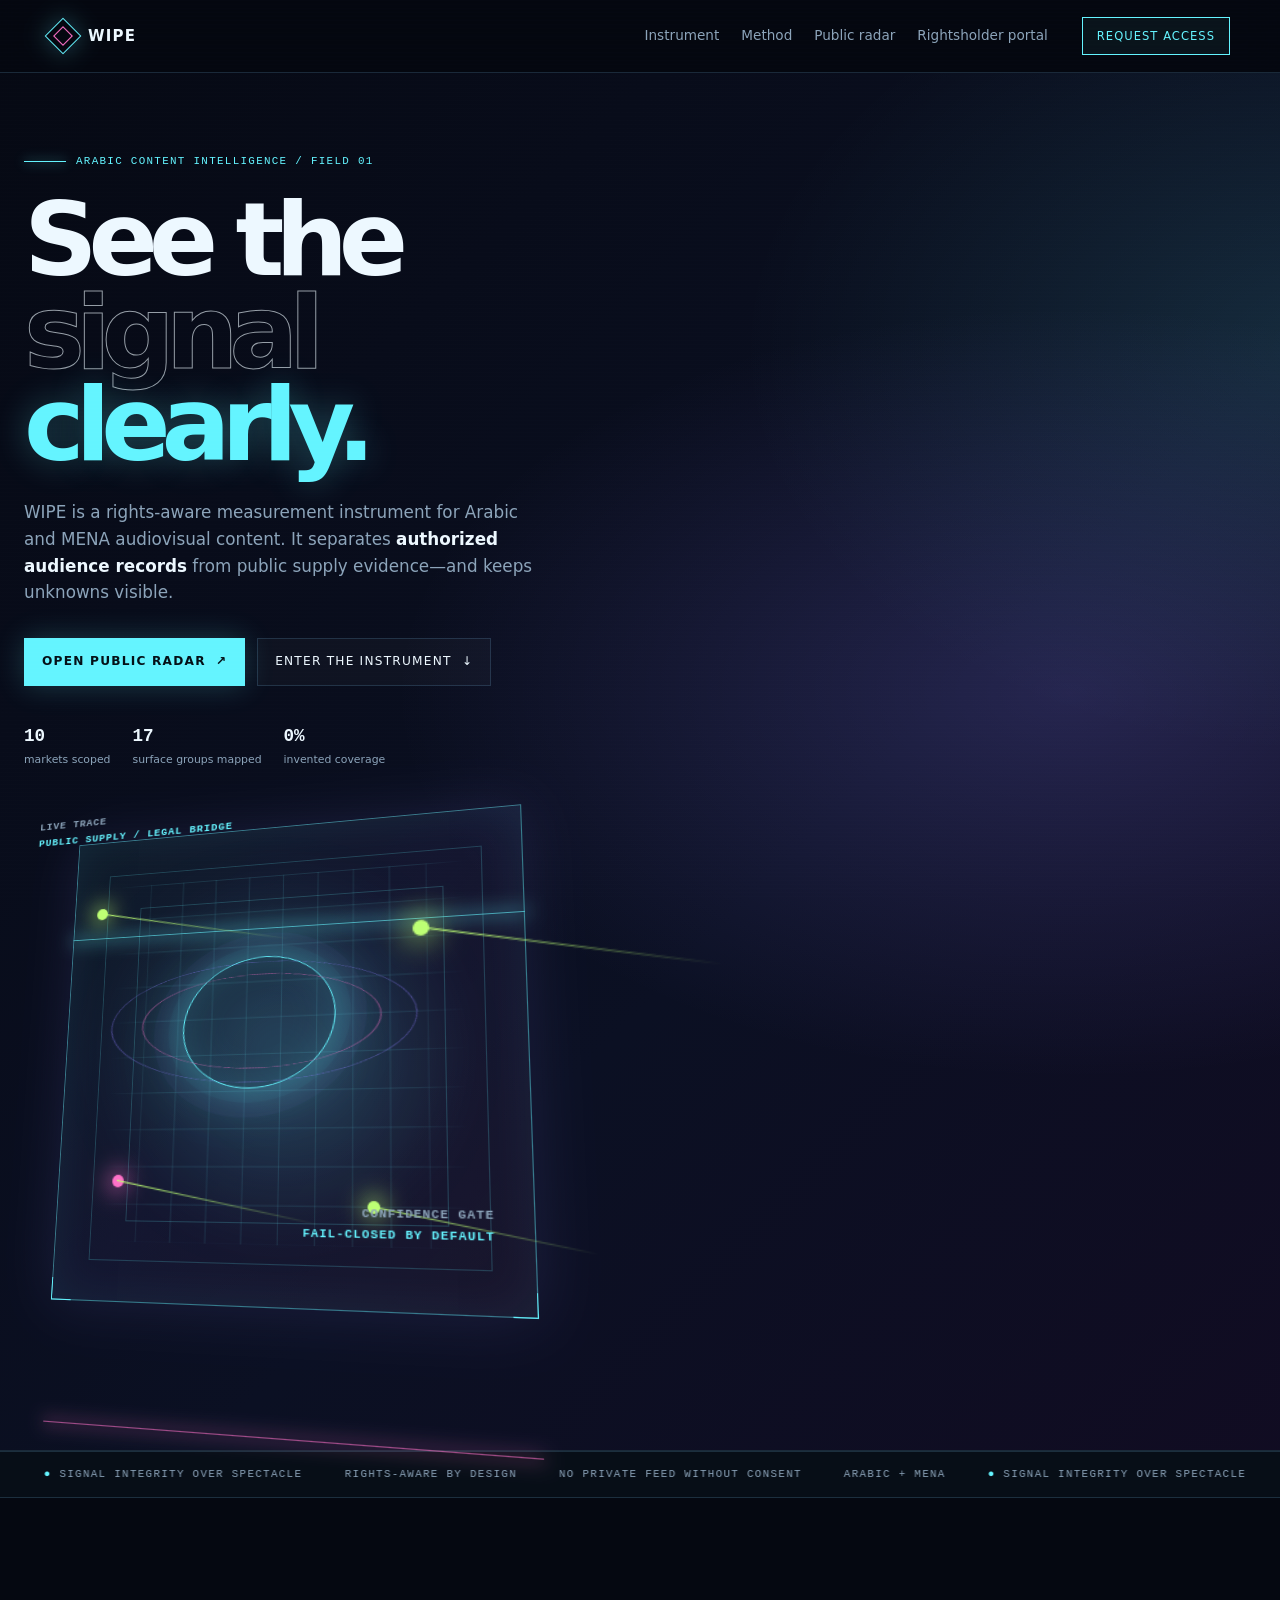
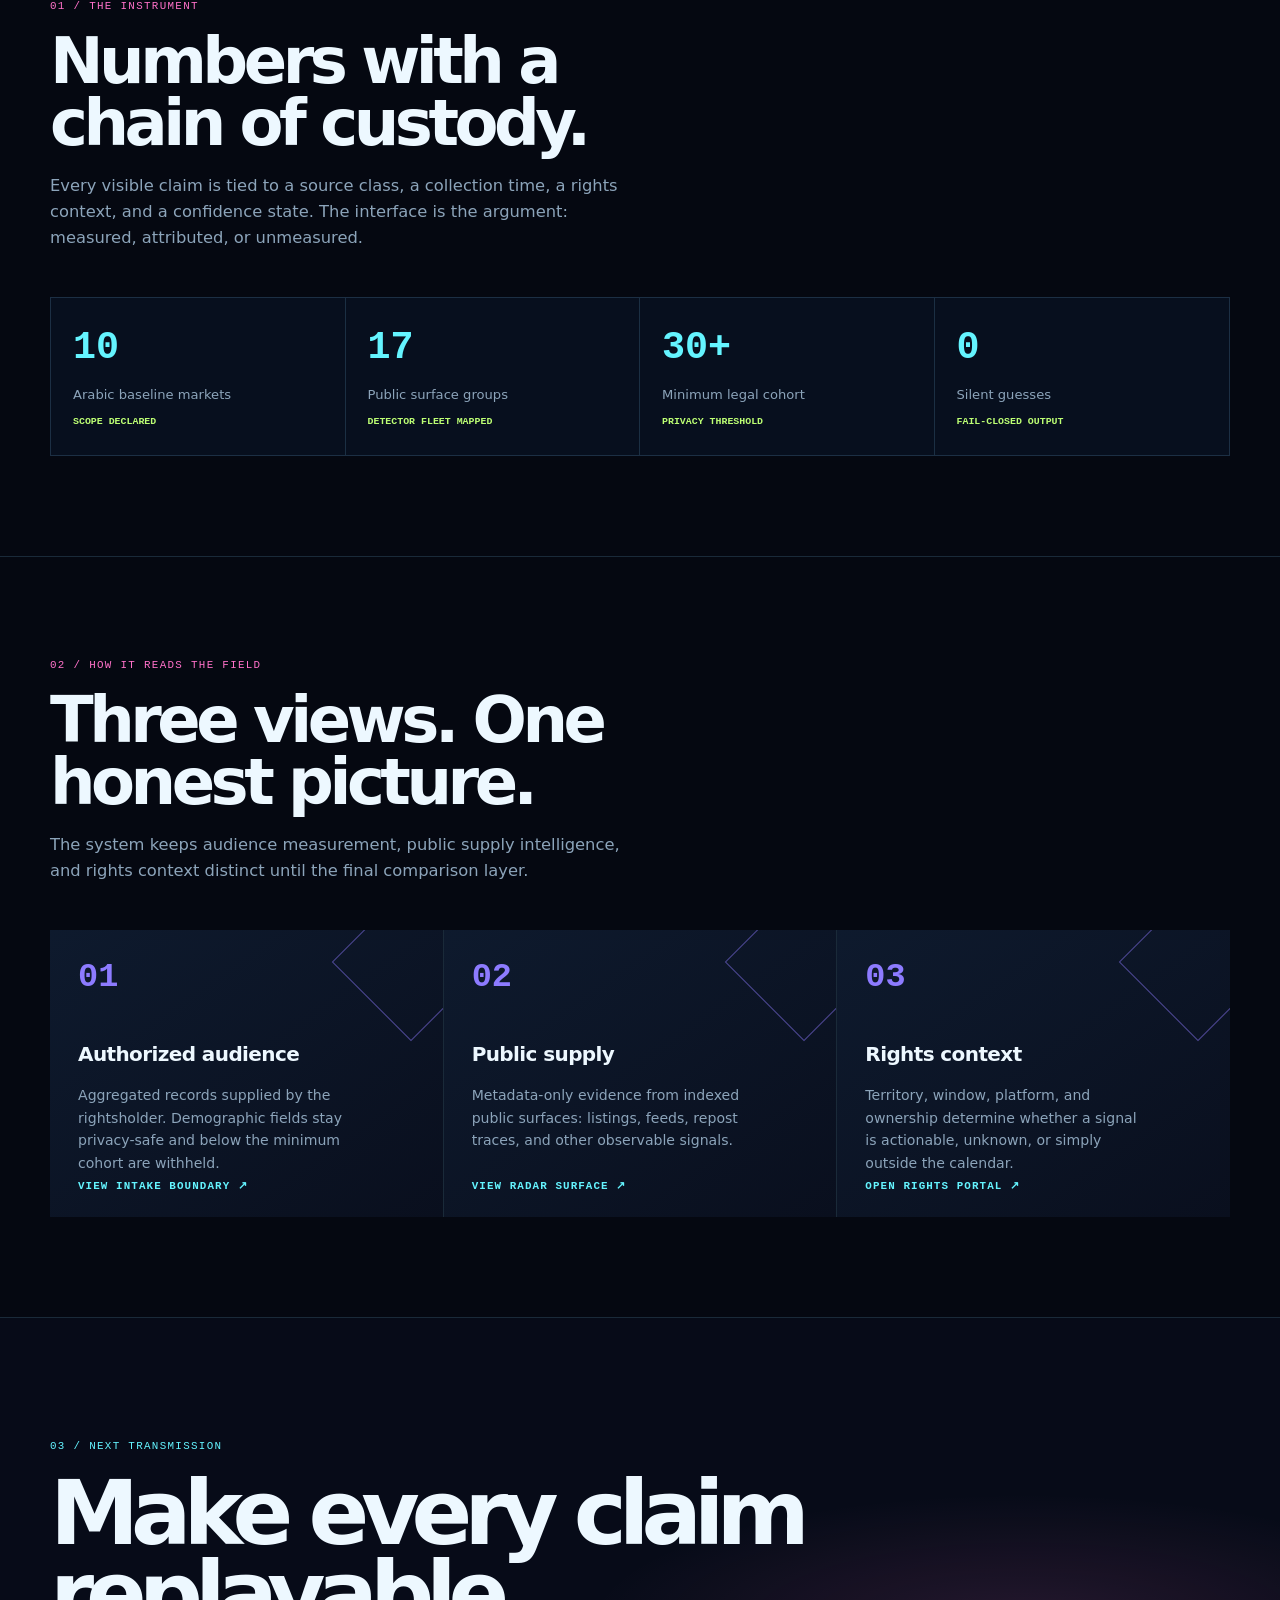
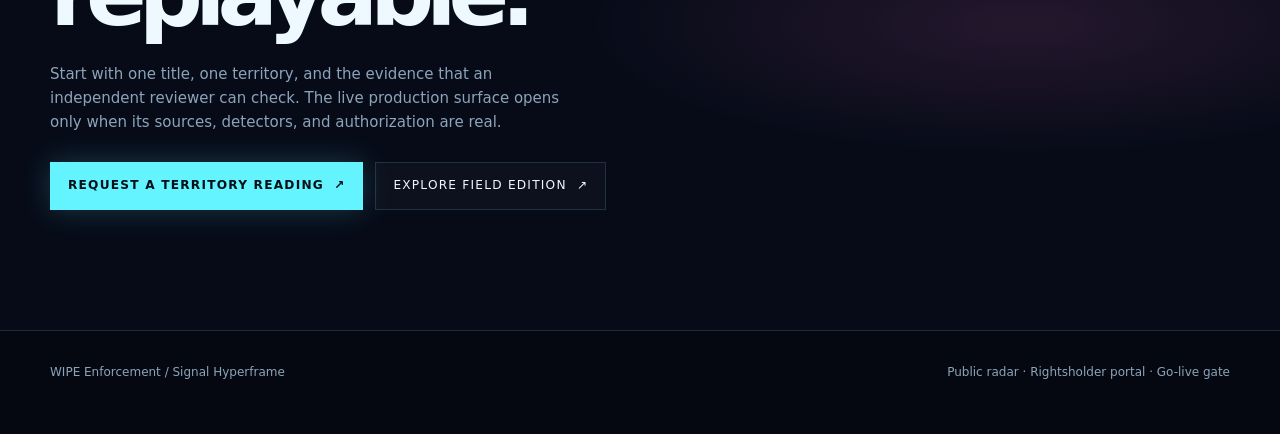
==== commit 5299328a: "Launch signal hyperframe public surface Assisted-by: Cindy (https://cindy.app)" ====
--- a/index.html
+++ b/index.html
@@ -3,8 +3,9 @@
 <head>
 <meta charset="utf-8">
 <meta name="viewport" content="width=device-width,initial-scale=1">
+<link rel="icon" href="data:,">
 <title>WIPE Enforcement — the measurement instrument for Arabic content piracy</title>
-<meta name="description" content="We count the copies, attribute them to the operations running them, and quote the gap at your own tariff. Try the instrument: quote calculator, fleet planner, rotation classifier, rights calendar.">
+<meta name="description" content="WIPE measures public offerings of unauthorised Arabic and MENA audiovisual content, preserves evidence, and makes uncertainty visible. Explore the research and four interactive calculators.">
 <link rel="canonical" href="https://wipenforcement.org/">
 <style>
 /* ══════════════ design tokens ══════════════ */
@@ -280,7 +281,84 @@
   font-size:.72rem}
 .fine{font:500 .66rem/1.75 var(--mono);color:var(--faint);margin-top:2.2rem;
   padding-top:1.1rem;border-top:1px solid var(--line)}
+/* WIPE / Obsidian Atelier visual system */
+:root{--bg:#08090b;--bg2:#0d0e11;--panel:#111215;--panel2:#17181b;--raise:#202124;--ink:#f4efe5;--dim:#b1a99a;--faint:#797467;--line:#2a2823;--line2:#484133;--gold:#d7b77a;--gold2:#806a43;--mint:#83bca6;--red:#e9897a;--sky:#91a9bd;--r:14px;--r2:22px;--shadow:0 1px 0 rgba(255,248,230,.07) inset,0 26px 60px -34px rgba(0,0,0,.82)}
+:root[data-theme="light"]{--bg:#f4f0e7;--bg2:#fbf9f3;--panel:#fffdf8;--panel2:#f3eee2;--raise:#e8e0d0;--ink:#1f1d18;--dim:#655f52;--faint:#8e8676;--line:#e1d9c9;--line2:#cfc2a9;--gold:#927341;--gold2:#70572e;--mint:#3f806a;--red:#aa5549;--sky:#51758c;--shadow:0 1px 0 rgba(255,255,255,.9) inset,0 22px 48px -32px rgba(58,46,24,.24)}
+body{background:radial-gradient(ellipse at 78% 0%,color-mix(in srgb,var(--gold) 5%,transparent),transparent 34rem),var(--bg);letter-spacing:.005em}
+.wrap{width:min(100% - 3rem,78rem)}
+header{background:color-mix(in srgb,var(--bg) 84%,transparent);border-color:color-mix(in srgb,var(--gold) 16%,var(--line))}
+.bar{height:4.6rem}.brand{font-family:var(--serif);font-weight:600;letter-spacing:.015em}.brand small{letter-spacing:.22em;color:var(--gold)}
+nav{gap:.3rem}nav a{font-size:.75rem;letter-spacing:.04em;padding:.5rem .72rem}nav a.on{background:color-mix(in srgb,var(--gold) 12%,transparent)}
+.tbtn{border-radius:50%;width:2.45rem;height:2.45rem;background:color-mix(in srgb,var(--panel) 82%,transparent)}
+.hero{min-height:39rem;display:flex;align-items:center;padding:clamp(4rem,9vw,7.8rem) 0 clamp(3.6rem,8vw,6.4rem);border-bottom:1px solid color-mix(in srgb,var(--gold) 18%,var(--line));isolation:isolate}
+.hero:before{inset:0;background:radial-gradient(50% 70% at 76% 48%,color-mix(in srgb,var(--gold) 11%,transparent),transparent 75%),radial-gradient(32% 42% at 15% 88%,color-mix(in srgb,var(--sky) 8%,transparent),transparent 78%);z-index:-1}
+.hero .wrap{width:min(100% - 3rem,78rem);position:relative;z-index:1}.hero .wrap>*:not(.hero-orbit){max-width:42rem}
+.hero-orbit{position:absolute;right:-1.5%;top:50%;width:min(47vw,570px);aspect-ratio:1;transform:translateY(-50%);pointer-events:none;z-index:-1;filter:drop-shadow(0 24px 70px rgba(0,0,0,.42));animation:orbit-drift 16s ease-in-out infinite}
+.hero-orbit:before,.hero-orbit:after{content:"";position:absolute;inset:10%;border:1px solid color-mix(in srgb,var(--gold) 56%,transparent);border-radius:50%;transform:rotate(-24deg) scaleY(.38);box-shadow:0 0 24px color-mix(in srgb,var(--gold) 10%,transparent),inset 0 0 22px color-mix(in srgb,var(--gold) 8%,transparent)}
+.hero-orbit:after{inset:3%;transform:rotate(56deg) scaleY(.42);border-color:color-mix(in srgb,var(--gold) 34%,transparent)}
+.orb-core{position:absolute;inset:20%;border-radius:50%;background:radial-gradient(circle at 33% 27%,rgba(255,240,205,.98) 0,rgba(226,190,124,.88) 5%,rgba(135,101,54,.62) 17%,rgba(23,21,19,.92) 46%,rgba(9,10,12,.98) 70%);box-shadow:inset -24px -22px 42px rgba(0,0,0,.76),inset 8px 7px 20px rgba(255,237,198,.24),0 0 100px color-mix(in srgb,var(--gold) 24%,transparent);overflow:hidden}
+.orb-core:before{content:"";position:absolute;inset:12%;border:1px solid color-mix(in srgb,var(--gold) 42%,transparent);border-radius:50%;box-shadow:0 0 40px color-mix(in srgb,var(--gold) 12%,transparent)}
+.orb-core:after{content:"";position:absolute;width:130%;height:38%;left:-15%;top:32%;border:1px solid color-mix(in srgb,var(--gold) 64%,transparent);border-radius:50%;transform:rotate(-28deg);box-shadow:0 0 24px color-mix(in srgb,var(--gold) 18%,transparent)}
+.orbit-point{position:absolute;left:24%;top:19%;width:9px;height:9px;border-radius:50%;background:#f6e4bd;box-shadow:0 0 20px 5px color-mix(in srgb,var(--gold) 70%,transparent)}
+.orbit-label{position:absolute;right:0;bottom:18%;font:500 .62rem/1.5 var(--mono);letter-spacing:.17em;text-transform:uppercase;color:var(--gold);text-align:right}
+@keyframes orbit-drift{0%,100%{translate:0 0;rotate:-2deg}50%{translate:0 -10px;rotate:1deg}}
+.kick{border-color:color-mix(in srgb,var(--gold) 45%,transparent);background:color-mix(in srgb,var(--gold) 5%,transparent);letter-spacing:.2em;padding:.54rem .85rem}
+h1{font-size:clamp(2.45rem,6vw,5rem);line-height:.99;letter-spacing:-.045em;max-width:13ch;margin-bottom:1.5rem;text-wrap:balance}
+h1 em{color:var(--gold);font-style:italic;text-shadow:0 0 44px color-mix(in srgb,var(--gold) 17%,transparent)}
+.lede{font-size:clamp(1rem,1.6vw,1.13rem);line-height:1.8;max-width:52ch;margin-bottom:1.9rem}.ctas{margin-bottom:2rem}.btn{border-radius:999px;padding:.78rem 1.3rem;letter-spacing:.02em}.btn.pri{color:#17130b;background:linear-gradient(135deg,#e6ce9f,#c09c5c);box-shadow:0 8px 28px color-mix(in srgb,var(--gold) 17%,transparent)}.btn.sec{background:color-mix(in srgb,var(--panel) 68%,transparent);border-color:var(--line2);backdrop-filter:blur(10px)}
+.chips{max-width:60rem!important;gap:.55rem}.chip{border-color:color-mix(in srgb,var(--gold) 14%,var(--line));background:color-mix(in srgb,var(--panel) 70%,transparent);padding:.48rem .76rem;letter-spacing:.02em}.chip .ok{box-shadow:0 0 0 3px color-mix(in srgb,var(--mint) 14%,transparent)}
+section{padding:clamp(3.5rem,7vw,6.1rem) 0;border-color:color-mix(in srgb,var(--gold) 15%,var(--line));scroll-margin-top:5rem}.shead{max-width:66ch;margin-bottom:2.3rem}.snum{letter-spacing:.24em;color:var(--gold)}h2{font-size:clamp(1.8rem,3.6vw,2.7rem);letter-spacing:-.025em;line-height:1.08;margin-bottom:.8rem}h3{letter-spacing:-.01em}.ssub{line-height:1.8;font-size:1rem}
+.card,.out{border-color:color-mix(in srgb,var(--gold) 16%,var(--line));border-radius:var(--r2);box-shadow:var(--shadow)}.card{background:linear-gradient(145deg,color-mix(in srgb,var(--panel) 96%,var(--gold)),var(--panel) 60%);padding:clamp(1.1rem,3vw,1.8rem)}.tabs{border-color:color-mix(in srgb,var(--gold) 18%,var(--line));border-radius:999px;padding:.34rem;background:color-mix(in srgb,var(--panel) 84%,transparent)}.tab{border-radius:999px;padding:.72rem 1rem}.tab.on{background:linear-gradient(135deg,color-mix(in srgb,var(--gold) 20%,var(--raise)),var(--raise));box-shadow:0 4px 18px rgba(0,0,0,.16)}
+input[type=text],input[type=number],select{border-color:var(--line2);border-radius:11px}.out{background:radial-gradient(ellipse at 100% 0%,color-mix(in srgb,var(--gold) 7%,transparent),transparent 58%),var(--bg2);padding:1.2rem}.out .big{font-size:clamp(1.8rem,4.5vw,2.5rem)}.bar-fill{background:linear-gradient(90deg,#806a43,#e7ca91)}
+.finding,.surf,.phase,.fine{border-color:color-mix(in srgb,var(--gold) 14%,var(--line))}.phase{padding-block:1.25rem}.when{color:var(--gold)}footer{border-top:1px solid color-mix(in srgb,var(--gold) 18%,var(--line));background:color-mix(in srgb,var(--bg2) 88%,transparent)}
+@media(max-width:860px){.hero{min-height:unset}.hero-orbit{right:-15%;width:min(66vw,460px);opacity:.4}.hero .wrap>*:not(.hero-orbit){max-width:40rem}.hero-orbit .orbit-label{display:none}}
+@media(max-width:640px){.wrap,.hero .wrap{width:min(100% - 1.5rem,78rem)}.hero{padding:4.3rem 0 3.2rem;min-height:unset}.hero-orbit{top:28%;right:-31%;width:76vw;opacity:.2}.hero-orbit:before,.hero-orbit:after{inset:7%}h1{font-size:clamp(2.35rem,12vw,3.6rem);max-width:11ch}.kick{font-size:.57rem;letter-spacing:.13em}.chips{gap:.4rem}.chip{font-size:.59rem;padding:.38rem .56rem}.tabs{justify-content:flex-start;border-radius:15px}.tab{padding:.65rem .8rem}section{padding:3.3rem 0}}
+@media(prefers-reduced-motion:reduce){.hero-orbit{animation:none}}
+
+/* Direction 02: Nocturne / ultraviolet observatory */
+:root{--bg:#090b16;--bg2:#101326;--panel:#121629;--panel2:#191e34;--raise:#222945;--ink:#f5f3ff;--dim:#b4b7d0;--faint:#858ba9;--line:#272d49;--line2:#3a4165;--gold:#b09bff;--gold2:#5ee5dc;--mint:#79e8c5;--red:#ff8297;--sky:#73c8ff;--shadow:0 1px 0 rgba(255,255,255,.07) inset,0 28px 70px -38px rgba(0,0,0,.82)}
+:root[data-theme="light"]{--bg:#f3f1f7;--bg2:#fbfaff;--panel:#fff;--panel2:#f2effa;--raise:#e6e0f5;--ink:#17172b;--dim:#55566f;--faint:#85849b;--line:#e0dced;--line2:#c8c3db;--gold:#6651d6;--gold2:#087c83;--mint:#08795f;--red:#ad415a;--sky:#246da6;--shadow:0 1px 0 #fff inset,0 24px 50px -34px rgba(43,31,92,.2)}
+html{background:var(--bg)}body{background:radial-gradient(ellipse at 80% 2%,color-mix(in srgb,var(--gold) 9%,transparent),transparent 36rem),var(--bg);color:var(--ink)}
+header{border-color:color-mix(in srgb,var(--gold) 22%,var(--line));background:color-mix(in srgb,var(--bg) 88%,transparent)}.brand svg circle:first-child{stroke:var(--gold)}.brand svg circle:nth-child(2){stroke:var(--gold2)}.brand svg path{stroke:var(--gold2)}.brand svg circle:last-child{fill:var(--gold)}.brand small{color:var(--gold2)}
+.hero{min-height:44rem;background:radial-gradient(ellipse at 78% 48%,color-mix(in srgb,#5647de 26%,transparent),transparent 36rem),radial-gradient(ellipse at 87% 22%,color-mix(in srgb,#35d7d5 12%,transparent),transparent 27rem),linear-gradient(115deg,#090b16 0%,#10132b 56%,#15132e 100%);border-bottom-color:#383558;overflow:hidden}
+:root[data-theme="light"] .hero{background:radial-gradient(ellipse at 78% 48%,rgba(112,91,230,.19),transparent 36rem),radial-gradient(ellipse at 88% 20%,rgba(42,196,192,.14),transparent 26rem),linear-gradient(115deg,#eeedf7 0%,#f5f2fc 56%,#ebe9f8 100%);border-bottom-color:#d8d2ec}
+.hero:before{background:radial-gradient(48% 65% at 76% 51%,color-mix(in srgb,#7667fa 19%,transparent),transparent 74%),radial-gradient(30% 42% at 18% 90%,color-mix(in srgb,#52d9d3 8%,transparent),transparent 78%)}
+.hero:after{content:"";position:absolute;inset:0;pointer-events:none;opacity:.22;background-image:radial-gradient(circle at 72% 18%,#d6d4ff 0 1px,transparent 1.5px),radial-gradient(circle at 89% 67%,#a9a2ff 0 1px,transparent 1.5px),radial-gradient(circle at 62% 78%,#9ce9e5 0 1px,transparent 1.5px),radial-gradient(circle at 94% 34%,#d6d4ff 0 1px,transparent 1.5px);background-size:170px 150px,230px 190px,200px 170px,280px 220px}
+.hero-orbit{filter:drop-shadow(0 28px 90px rgba(49,38,145,.5));animation:orbit-drift 20s ease-in-out infinite}
+.hero-orbit:before,.hero-orbit:after{border-color:color-mix(in srgb,var(--gold) 65%,transparent);box-shadow:0 0 28px color-mix(in srgb,var(--gold) 18%,transparent),inset 0 0 28px color-mix(in srgb,var(--gold) 10%,transparent)}
+.hero-orbit:after{border-color:color-mix(in srgb,var(--gold2) 55%,transparent)}
+.orb-core{background:radial-gradient(circle at 31% 24%,#edffff 0,#baf9f4 4%,#64e0df 9%,#8175fa 20%,#4437ab 36%,#1a183f 57%,#101224 73%);box-shadow:inset -30px -28px 48px rgba(1,4,24,.8),inset 9px 7px 24px rgba(238,255,255,.42),0 0 105px color-mix(in srgb,#7766ff 48%,transparent),0 0 185px color-mix(in srgb,#4de2dc 13%,transparent)}
+.orb-core:before{border-color:color-mix(in srgb,#c6c0ff 68%,transparent);box-shadow:0 0 48px color-mix(in srgb,#9887ff 22%,transparent)}.orb-core:after{border-color:color-mix(in srgb,#8ff5ed 82%,transparent);box-shadow:0 0 30px color-mix(in srgb,#69e8e0 32%,transparent)}.orbit-point{background:#dbfffb;box-shadow:0 0 22px 7px rgba(108,241,229,.86)}.orbit-label{color:var(--gold2)}
+.kick{color:var(--gold2);border-color:color-mix(in srgb,var(--gold2) 48%,transparent);background:color-mix(in srgb,var(--gold2) 7%,transparent)}.kick .dot{background:var(--mint);box-shadow:0 0 0 3px color-mix(in srgb,var(--mint) 22%,transparent)}h1{color:var(--ink)}h1 em{color:var(--gold);text-shadow:0 0 48px color-mix(in srgb,var(--gold) 28%,transparent)}.lede{color:var(--dim)}.lede b{color:var(--ink)}
+.btn.pri{background:linear-gradient(120deg,#b5fff1,#83e7db 54%,#b5a8ff);border:0;color:#11182a;box-shadow:0 10px 38px rgba(104,221,211,.2)}.btn.pri:hover{filter:brightness(1.08)}.btn.sec{border-color:color-mix(in srgb,var(--gold) 35%,var(--line2));background:color-mix(in srgb,var(--panel) 38%,transparent)}
+.chip{border-color:color-mix(in srgb,var(--gold) 19%,var(--line));background:color-mix(in srgb,var(--panel) 58%,transparent);backdrop-filter:blur(10px)}.chip .ok{background:var(--mint)}.chip .no{background:var(--red)}
+.snum{color:var(--gold)}h2{color:var(--ink)}.ssub{color:var(--dim)}.ssub b{color:var(--ink)}
+.card{background:linear-gradient(145deg,color-mix(in srgb,var(--panel) 97%,var(--gold)),var(--panel) 66%);border-color:color-mix(in srgb,var(--gold) 19%,var(--line))}.tabs{border-color:color-mix(in srgb,var(--gold) 22%,var(--line))}.tab.on{background:linear-gradient(120deg,color-mix(in srgb,var(--gold) 19%,var(--raise)),color-mix(in srgb,var(--gold2) 9%,var(--raise)));box-shadow:0 4px 24px color-mix(in srgb,var(--gold) 9%,transparent)}.tab.on .n{color:var(--gold)}
+input[type=range]{accent-color:var(--gold2)}input:focus,select:focus{border-color:var(--gold)}.out{border-color:color-mix(in srgb,var(--gold) 17%,var(--line));background:radial-gradient(ellipse at 100% 0%,color-mix(in srgb,var(--gold) 9%,transparent),transparent 58%),var(--bg2)}.out .big{color:var(--gold)}.bar-fill{background:linear-gradient(90deg,#6152d8,#69e5d6)}
+.finding,.surf,.phase,.fine{border-color:color-mix(in srgb,var(--gold) 16%,var(--line))}.when{color:var(--gold)}.phase h4.done{color:var(--mint)}footer{background:linear-gradient(180deg,var(--bg2),color-mix(in srgb,var(--bg) 96%,#221b4e));border-top-color:color-mix(in srgb,var(--gold) 28%,var(--line))}
+@media(max-width:860px){.hero{min-height:unset}.hero-orbit{opacity:.48}}
+@media(max-width:640px){.hero{padding-top:4.1rem}.hero-orbit{opacity:.23;top:26%;right:-31%;width:78vw}.hero:after{opacity:.12}.chip{backdrop-filter:none}}
+@media(prefers-reduced-motion:reduce){.hero-orbit{animation:none}}
+
+/* product map */
+.map-grid{display:grid;grid-template-columns:repeat(4,1fr);gap:.75rem}
+.map-card{position:relative;min-height:10.5rem;padding:1.15rem;border:1px solid color-mix(in srgb,var(--gold) 17%,var(--line));border-radius:var(--r2);background:linear-gradient(145deg,color-mix(in srgb,var(--panel) 95%,var(--gold)),var(--panel));box-shadow:var(--shadow)}
+.map-card:before{content:"";position:absolute;inset:0 auto 0 0;width:3px;background:var(--gold);border-radius:var(--r2) 0 0 var(--r2);opacity:.65}
+.map-card .map-id{font:650 .62rem/1 var(--mono);letter-spacing:.16em;color:var(--gold);text-transform:uppercase}
+.map-card h3{font:650 1rem/1.25 var(--sans);margin:.65rem 0 .4rem}
+.map-card p{font-size:.78rem;line-height:1.55;color:var(--dim)}
+.map-card .map-state{display:inline-flex;margin-top:.8rem;padding:.25rem .5rem;border:1px solid color-mix(in srgb,var(--mint) 35%,transparent);border-radius:99px;color:var(--mint);font:650 .58rem/1 var(--mono);letter-spacing:.08em;text-transform:uppercase}
+.map-card .map-state.next{border-color:color-mix(in srgb,var(--gold) 35%,transparent);color:var(--gold)}
+.map-flow{display:grid;grid-template-columns:repeat(5,1fr);gap:0;margin-top:1.2rem;border:1px solid color-mix(in srgb,var(--gold) 15%,var(--line));border-radius:var(--r2);overflow:hidden;background:var(--panel)}
+.map-step{padding:1rem;border-right:1px solid var(--line);min-height:7rem}.map-step:last-child{border-right:0}.map-step b{display:block;font:650 .7rem/1.2 var(--mono);color:var(--gold);letter-spacing:.08em;text-transform:uppercase;margin-bottom:.5rem}.map-step span{font-size:.78rem;color:var(--dim);line-height:1.45}
+@media(max-width:900px){.map-grid{grid-template-columns:repeat(2,1fr)}.map-flow{grid-template-columns:repeat(2,1fr)}.map-step:nth-child(2n){border-right:0}.map-step{border-bottom:1px solid var(--line)}}
+@media(max-width:560px){.map-grid{grid-template-columns:1fr}.map-flow{grid-template-columns:1fr}.map-step,.map-step:nth-child(2n){border-right:0;border-bottom:1px solid var(--line)}.map-step:last-child{border-bottom:0}}
+
 </style>
+<script defer src="assets/scrollcraft.js"></script>
+<script defer src="assets/signature.js"></script>
+<link rel="stylesheet" href="assets/scrollcraft.css">
+<link rel="stylesheet" href="assets/design.css">
 </head>
 <body>
 
@@ -297,6 +375,7 @@
       <span>WIPE Enforcement<small>wipenforcement.org</small></span>
     </a>
     <nav id="nav" aria-label="Sections">
+      <a href="#illusion">The gap</a>
       <a href="#instrument" class="on">Instrument</a>
       <a href="#findings">Findings</a>
       <a href="#surfaces">Surfaces</a>
@@ -304,7 +383,9 @@
       <a href="#status">Live status</a>
       <a href="#holders">Rightsholders</a>
       <a href="#roadmap">Roadmap</a>
+      <a href="#map">Product map</a>
     </nav>
+    <a class="edition-link" href="futuristic.html">Hologram edition <span aria-hidden="true">↗</span></a>
     <button class="tbtn" id="theme" aria-label="Toggle light / dark">
       <svg id="ico-moon" viewBox="0 0 24 24" fill="none" stroke="currentColor" stroke-width="2" stroke-linecap="round"><path d="M21 12.8A9 9 0 1 1 11.2 3a7 7 0 0 0 9.8 9.8z"/></svg>
       <svg id="ico-sun" viewBox="0 0 24 24" fill="none" stroke="currentColor" stroke-width="2" stroke-linecap="round" style="display:none"><circle cx="12" cy="12" r="4"/><path d="M12 2v2M12 20v2M4.9 4.9l1.4 1.4M17.7 17.7l1.4 1.4M2 12h2M20 12h2M4.9 19.1l1.4-1.4M17.7 6.3l1.4-1.4"/></svg>
@@ -316,29 +397,52 @@
 <main id="top">
 <div class="hero">
   <div class="wrap">
+
     <span class="kick"><span class="dot"></span>Arabic &amp; MENA audiovisual · measurement infrastructure</span>
-    <h1>Piracy is not measured in viewers.<br>It is measured in <em>copies</em> —<br>and copies can be counted.</h1>
-    <p class="lede">Demand is uncountable; <b>supply is enumerable</b>. Every
-      unauthorised offering must be public somewhere to earn anything. We count
-      those copies, cluster them into the operations running them, watch the
-      reappearance clock, and price the gap at <b>your own tariff</b> — never a
-      modelled loss.</p>
+    <h1>The audience is hidden.<br>The supply leaves a <em>trace.</em></h1>
+    <p class="lede">Demand cannot be observed directly. <b>Public offerings can.</b> WIPE measures what appears, records where it was seen, and shows the limits of each claim. The result is evidence a rightsholder can inspect — not an invented audience total or a modelled loss.</p>
     <div class="ctas">
       <a class="btn pri" href="#instrument">Try the instrument ↓</a>
       <a class="btn sec" href="#method">Read the method</a>
     </div>
-    <div class="chips" id="chips">
-      <span class="chip"><span class="ok"></span>engine <b>187 tests green</b></span>
-      <span class="chip"><span class="ok"></span>repo <b>public · CI passing</b></span>
-      <span class="chip"><span class="ok"></span>this page <b>live</b></span>
-      <span class="chip"><span class="no"></span>collector feeds <b>not yet wired</b></span>
-      <span class="chip"><span class="no"></span>wipenforcement.org <b>DNS pending (owner)</b></span>
-    </div>
   </div>
 </div>
 
+<section id="illusion" data-sc-act="flow" aria-labelledby="illusion-title">
+  <div class="wrap">
+    <div class="illusion-head">
+      <div><span class="snum">A closer look · the measurement gap</span><h2 id="illusion-title">When the pattern resolves, the claim gets smaller.</h2></div>
+      <p>A huge hidden audience is an alluring picture. It is also a picture no passive instrument can verify. Move the traces into alignment: the mirage gives way to the narrower thing WIPE can actually preserve.</p>
+    </div>
+    <div class="illusion-frame">
+      <div class="moire" aria-hidden="true">
+        <svg viewBox="0 0 700 430" preserveAspectRatio="xMidYMid slice" aria-hidden="true">
+          <g class="trace-b" fill="none" stroke="var(--line2)" stroke-width="1">
+            <path d="M-40 80H740M-40 105H740M-40 130H740M-40 155H740M-40 180H740M-40 205H740M-40 230H740M-40 255H740M-40 280H740M-40 305H740M-40 330H740M-40 355H740"/>
+            <path d="M80 -40V470M105 -40V470M130 -40V470M155 -40V470M180 -40V470M205 -40V470M230 -40V470M255 -40V470M280 -40V470M305 -40V470M330 -40V470M355 -40V470M380 -40V470M405 -40V470M430 -40V470M455 -40V470M480 -40V470M505 -40V470M530 -40V470M555 -40V470M580 -40V470M605 -40V470"/>
+          </g>
+          <g class="trace-a" fill="none" stroke="var(--gold)" stroke-width="1.5">
+            <path d="M-40 80H740M-40 105H740M-40 130H740M-40 155H740M-40 180H740M-40 205H740M-40 230H740M-40 255H740M-40 280H740M-40 305H740M-40 330H740M-40 355H740"/>
+            <path d="M80 -40V470M105 -40V470M130 -40V470M155 -40V470M180 -40V470M205 -40V470M230 -40V470M255 -40V470M280 -40V470M305 -40V470M330 -40V470M355 -40V470M380 -40V470M405 -40V470M430 -40V470M455 -40V470M480 -40V470M505 -40V470M530 -40V470M555 -40V470M580 -40V470M605 -40V470"/>
+            <circle class="node" cx="350" cy="215" r="8"/><path d="M350 195v40M330 215h40"/>
+          </g>
+          <text class="label" x="30" y="38">PUBLIC SURFACE / OBSERVABLE TRACE</text>
+          <text class="label" x="30" y="405">NO VIEWER COUNT IMPLIED</text>
+        </svg>
+        <span class="moire-caption" data-sc-parallax="0.35">Interference field · conceptual illustration</span>
+      </div>
+      <div class="illusion-aside">
+        <h3>Turn a feeling into a receipt.</h3>
+        <p>Two independent traces begin apart. As they align, the illustration resolves into one visible chain. This is a metaphor for evidence discipline, not a live detector or a measured result.</p>
+        <div class="align-control"><label for="alignment"><span>Align the traces</span><span class="align-value">0%</span></label><input id="alignment" type="range" min="0" max="100" value="0" aria-valuetext="Traces apart; public supply is not yet joined to an observation."></div>
+        <div class="chain" aria-live="polite"><span><b>Public offering</b><i>01</i></span><span><b>Observation</b><i>02</i></span><span><b>Replayable receipt</b><i>03</i></span></div>
+        <p class="concept-note">Conceptual illustration. The published radar remains UNMEASURED until a healthy, configured source produces a snapshot.</p>
+      </div>
+    </div>
+  </div>
+</section>
 <!-- ═══════════════ the instrument ═══════════════ -->
-<section id="instrument">
+<section id="instrument" data-sc-act="flow">
   <div class="wrap">
     <div class="shead">
       <span class="snum">01 · The instrument, live in your browser</span>
@@ -502,17 +606,17 @@
 </section>
 
 <!-- ═══════════════ findings ═══════════════ -->
-<section id="findings">
+<section id="findings" data-sc-act="flow">
   <div class="wrap">
     <div class="shead">
       <span class="snum">02 · What the research found</span>
       <h2>The supply side publishes its own search method — and its own rotation</h2>
-      <p class="ssub">44 dated sources, all registered with provenance in
+      <p class="ssub">25 cited source facts, registered with provenance in
         <code class="mono">docs/SOURCES.md</code>. Three structural findings
         changed the architecture of the platform.</p>
     </div>
 
-    <div class="find">
+    <div class="find" data-sc-reveal="up" data-sc-reveal-at="0.08 0.48">
       <div class="big">SEO<small>the method, verbatim</small></div>
       <div>
         <h3>Pirate networks bid on each other's names. Searching like an expert works because it is reverse-engineered supply-side advertising.</h3>
@@ -525,7 +629,7 @@
       </div>
     </div>
 
-    <div class="find">
+    <div class="find" data-sc-reveal="up" data-sc-reveal-at="0.08 0.48">
       <div class="big">CT logs<small>the blind spot, closed</small></div>
       <div>
         <h3>Subdomain rotation produces no WHOIS event at all — certificate transparency is the only surface that sees it.</h3>
@@ -542,7 +646,7 @@
       </div>
     </div>
 
-    <div class="find">
+    <div class="find" data-sc-reveal="up" data-sc-reveal-at="0.08 0.48">
       <div class="big">1 → 100<small>the supplier, not the site</small></div>
       <div>
         <h3>Separate brand families run one identical application route. The enforcement target is the vendor.</h3>
@@ -562,27 +666,27 @@
 </section>
 
 <!-- ═══════════════ surfaces ═══════════════ -->
-<section id="surfaces">
+<section id="surfaces" data-sc-act="flow">
   <div class="wrap">
     <div class="shead">
       <span class="snum">03 · The fleet</span>
-      <h2>17 surfaces. Coverage is bought with surfaces, never with query wording.</h2>
+      <h2><span data-sc-count="0 17" data-sc-count-ms="900">0</span> planned fleet entries. The core declares 11 surfaces; none are live.</h2>
       <p class="ssub">A thousand clever queries on one search index is <b>one
         detector</b>. Tap any surface — the platform states plainly which are
         wired, which are planned, and why each is independent of the others.</p>
     </div>
-    <div class="surf" id="surfgrid"></div>
+    <div class="surf" id="surfgrid" data-sc-in data-sc-stagger="35"></div>
   </div>
 </section>
 
 <!-- ═══════════════ method ═══════════════ -->
-<section id="method">
+<section id="method" data-sc-act="flow">
   <div class="wrap">
     <div class="shead">
       <span class="snum">04 · Method &amp; evidence discipline</span>
       <h2>Every number carries a receipt, a grade, and the reason it might be wrong</h2>
     </div>
-    <div class="grid2">
+    <div class="grid2" data-sc-in data-sc-stagger="60">
       <div class="card">
         <h3 style="font:650 .95rem var(--sans);margin-bottom:.7rem">Evidence grades — uncertainty is priced per grade</h3>
         <div class="scroll-x"><table class="tbl">
@@ -618,35 +722,35 @@
 </section>
 
 <!-- ═══════════════ live status ═══════════════ -->
-<section id="status">
+<section id="status" data-sc-act="flow">
   <div class="wrap">
     <div class="shead">
       <span class="snum">05 · Live status board — the honest map</span>
       <h2>What exists today, what does not, stated by the platform itself</h2>
       <p class="ssub">This board is part of the product's discipline: <b>nothing
-        is presented as live that is not</b>. Figures dated 2026-11-04.</p>
+        is presented as live that is not</b>. Implementation snapshot · 2026-11-05.</p>
     </div>
     <div class="board">
-      <div class="bi"><div class="h">Engine</div><div class="v ok">187</div><div class="d">unit tests green · 77 contract checks · 34 refusals · exit 0 on Windows and Linux, with and without target intel</div></div>
+      <div class="bi"><div class="h">Engine</div><div class="v ok">229</div><div class="d">unit tests listed in the current project README; 82 contract checks across 15 sections, including 35 explicit refusals.</div></div>
       <div class="bi"><div class="h">Repository</div><div class="v ok">public</div><div class="d">github.com/wipe-enforcement/wipenforcement · CI (validate + CodeQL) passing · engine public, target intel private by design</div></div>
-      <div class="bi"><div class="h">Sources</div><div class="v ok">44</div><div class="d">dated, registered with provenance in docs/SOURCES.md · no reported figure derives from them; they establish the shape of the market</div></div>
-      <div class="bi"><div class="h">Surfaces</div><div class="v wait">0 / 17</div><div class="d">declared and classified, <b>none collecting yet</b> — the collector is the next build step, starting with certificate transparency</div></div>
-      <div class="bi"><div class="h">Live data feed</div><div class="v wait">not live</div><div class="d">this page runs the arithmetic on your inputs, in your browser. First live numbers arrive with the collector + CT feed</div></div>
-      <div class="bi"><div class="h">wipenforcement.org</div><div class="v wait">DNS pending</div><div class="d">domain owned; DNS delegation to Pages/Cloudflare is an owner action — this page currently serves from the github.io URL</div></div>
-      <div class="bi"><div class="h">method / radar / verify</div><div class="v wait">designed</div><div class="d">subdomain plan fixed; method content exists (THESIS + SOURCES + METHOD) awaiting render; radar awaits data; verify awaits the vault</div></div>
+      <div class="bi"><div class="h">Research register</div><div class="v ok">25</div><div class="d">Cited facts are registered with provenance in docs/SOURCES.md. They provide context, not WIPE measurement values.</div></div>
+      <div class="bi"><div class="h">Surfaces</div><div class="v wait">UNMEASURED</div><div class="d">17 fleet entries are planned across candidate feeds; the measurement core declares 11 surfaces. Sources remain unconfigured until coverage is measured.</div></div>
+      <div class="bi"><div class="h">Published radar</div><div class="v wait">UNMEASURED</div><div class="d">No healthy configured source has published a snapshot. Missing observations remain unknown, never zero.</div></div>
+      <div class="bi"><div class="h">Collector core</div><div class="v ok">built</div><div class="d">Offline-first CT and public-feed intake, metadata-only receipts, health gating, and fail-closed publishing are present in the repository.</div></div>
+      <div class="bi"><div class="h">Market scope</div><div class="v wait">10 markets</div><div class="d">Each market remains NOT_CONFIGURED until independent source coverage is measured. Türkiye is optional and separate from the Arabic baseline.</div></div>
       <div class="bi"><div class="h">Ground truth</div><div class="v wait">0 partners</div><div class="d">first-party NDA intake is what promotes legal views from reconstruction (E2) to measurement (E4) — the moat</div></div>
     </div>
   </div>
 </section>
 
 <!-- ═══════════════ rightsholders ═══════════════ -->
-<section id="holders">
+<section id="holders" data-sc-act="flow">
   <div class="wrap">
     <div class="shead">
       <span class="snum">06 · For broadcasters, studios and rights holders</span>
       <h2>Ask for the pre-release set first. It is the only finding with a name attached.</h2>
     </div>
-    <div class="grid3">
+    <div class="grid3" data-sc-in data-sc-stagger="65">
       <div class="card">
         <h3 style="font:650 .95rem var(--sans);margin-bottom:.5rem">What you can act on Monday</h3>
         <p style="font-size:.84rem;color:var(--dim)">A copy circulating before you broadcast it came from a screener, a feed, or a post-production drive. <b>Traceable to a partner you already named</b>, without any cooperation from a pirate, a host, or a foreign authority. Volume-ranked dashboards bury this under archive copies.</p>
@@ -671,20 +775,48 @@
 </section>
 
 <!-- ═══════════════ roadmap ═══════════════ -->
-<section id="roadmap">
+<section id="roadmap" data-sc-act="flow">
   <div class="wrap">
     <div class="shead">
       <span class="snum">07 · Roadmap</span>
       <h2>From this page to the live platform</h2>
     </div>
-    <div class="phase"><div class="when">done <small>2026-11-04</small></div><div><h4 class="done">Measurement engine · research · this site</h4><p>17-module arithmetic with evidence grades, refusals, chain of custody · 44 sourced findings · rotation recogniser + route + APK layer · interactive instrument · repo, CI, Pages.</p></div></div>
-    <div class="phase"><div class="when">days 1–5<small>build next</small></div><div><h4>Collector #1: certificate transparency + drop list</h4><p>Free feeds, no crawling, no robots question. First receipts land in the ledger; first anchored day; first rotation classifications against the private corpus.</p></div></div>
+    <div class="phase"><div class="when">done <small>2026-11-04</small></div><div><h4 class="done">Measurement engine · research · this site</h4><p>Measurement engine, evidence grades, refusals, chain of custody · 25 cited source facts · rotation recogniser + route + APK layer · interactive instrument · repo and CI.</p></div></div>
+    <div class="phase"><div class="when">days 1–5<small>build next</small></div><div><h4>Configure source coverage and publish the first healthy snapshot</h4><p>Operator-approved source configuration, health verification, metadata-only receipts, and an explicit publish review. No feed is presented as live until it passes health gates.</p></div></div>
     <div class="phase"><div class="when">weeks 2–3</div><div><h4>Surfaces 2–5: Telegram view-counters, search probes, site watch, new-domain feed</h4><p>First coverage figure the platform has ever measured on itself — with its blind pairs printed.</p></div></div>
     <div class="phase"><div class="when">week 4</div><div><h4>radar. + method. rendered · DNS live</h4><p>Live counters on radar; formulas, sources and error log on method; wipenforcement.org pointed at the deployment. First quarterly entry for the index.</p></div></div>
     <div class="phase"><div class="when">weeks 5–8</div><div><h4>verify. vault + first rightsholder pilot</h4><p>Evidence packs behind Access, confirm/dispute loop, NDA ground-truth intake. IPTV manifests, torrent swarms, app stores, Discord join the fleet.</p></div></div>
     <div class="phase"><div class="when">quarter 2</div><div><h4>Enforcement loop + regulator briefings</h4><p>Notice → outcome → reappearance clock; supplier-level escalation; the 30-minute standard measured, not quoted.</p></div></div>
   </div>
 </section>
+
+<section id="map" data-sc-act="flow">
+  <div class="wrap">
+    <div class="shead">
+      <span class="snum">08 · Product map</span>
+      <h2>Seven product surfaces, one evidence spine, and a trust boundary.</h2>
+      <p class="ssub">The platform is not a dashboard floating above a crawl. It is a chain: rights and titles define the question, independent detectors collect public signals, receipts preserve what was seen, and each audience gets the smallest useful surface.</p>
+    </div>
+    <div class="map-grid" data-sc-in data-sc-stagger="45">
+      <article class="map-card"><span class="map-id">01 · Public</span><h3>WIPE / field instrument</h3><p>The explainable front door: calculators, research findings, refusals, source register, and the public roadmap.</p><span class="map-state">design built · deployment pending</span></article>
+      <article class="map-card"><span class="map-id">02 · Radar</span><h3>Live territory radar</h3><p>Country × title × surface view of availability, first-seen time, pressure, reappearance, and coverage confidence.</p><span class="map-state next">collector built · source configuration next</span><a class="map-state" href="site/radar.html">Open radar ↗</a></article>
+      <article class="map-card"><span class="map-id">03 · Method</span><h3>Method and audit room</h3><p>Formulas, sources, validation scorecard, error log, data dictionary, and the exact line between measured and modelled.</p><span class="map-state">designed</span></article>
+      <article class="map-card"><span class="map-id">04 · Index</span><h3>Quarterly market index</h3><p>Stable, citable snapshots by country and content class—so the live feed can change without rewriting history.</p><span class="map-state next">planned</span></article>
+      <article class="map-card"><span class="map-id">05 · Verify</span><h3>Rightsholder vault</h3><p>Private evidence packs, confirm/dispute workflow, rights calendar intake, and NDA ground truth without exposing watch lists.</p><span class="map-state next">pilot phase</span></article>
+      <article class="map-card"><span class="map-id">06 · Collector</span><h3>24/7 receipt fleet</h3><p>CT, public Telegram, search, site, app-store, IPTV, torrent, UGC and drop feeds—each an independent detector with its own health.</p><span class="map-state next">build next</span></article>
+      <article class="map-card"><span class="map-id">07 · Enforcement</span><h3>Operator response loop</h3><p>Route evidence to suppliers and hosts, measure notice outcomes, detect mirror hops, and prioritize by rights window.</p><span class="map-state next">quarter 2</span></article>
+      <article class="map-card"><span class="map-id">08 · Governance</span><h3>Trust boundary</h3><p>Private intel stays private; no media storage, no viewer identity, no legal conclusion from one signal, and no silent extrapolation.</p><span class="map-state">always on</span></article>
+    </div>
+    <div class="map-flow" aria-label="Evidence flow">
+      <div class="map-step"><b>Rights graph</b><span>Title, owner, territory, window, authorised service.</span></div>
+      <div class="map-step"><b>Independent fleet</b><span>Different surfaces, different failure modes, no fake detector count.</span></div>
+      <div class="map-step"><b>Receipt ledger</b><span>Hash, timestamp, replay recipe, chain, external anchor.</span></div>
+      <div class="map-step"><b>Measured outputs</b><span>Availability, latency, completeness, operator confidence.</span></div>
+      <div class="map-step"><b>Action</b><span>Evidence pack, owner review, notice, outcome, recalibration.</span></div>
+    </div>
+  </div>
+</section>
+<section id="next" class="closing" aria-labelledby="closing-title"><div class="wrap closing-wrap"><span class="snum">The next chapter</span><h2 id="closing-title">Make the next claim one someone else can replay.</h2><p>For broadcasters, studios and rights holders: start with one title, one territory, and the evidence that can be independently checked.</p><a class="btn pri" href="mailto:enforcement@wipenforcement.org">Request a territory reading <span aria-hidden="true">↗</span></a></div></section>
 </main>
 
 <!-- ═══════════════ footer ═══════════════ -->
@@ -963,7 +1095,7 @@
       if(bare.length>w.length+2&&bare.indexOf(w)===0&&!/[a-z]/.test(bare[w.length])){combo=w;bare=bare.slice(w.length);break;}
       if(bare.length>w.length+2&&bare.endsWith(w)&&!/[a-z]/.test(bare[bare.length-w.length-1])){combo=w;bare=bare.slice(0,-w.length);break;}}
     var cands={};cands[folded]=1;cands[bare]=1;cands[folded.split("-").join("")]=1;cands[bare.split("-").join("")]=1;
-    for(var cd in cands){var cand=cands[cd]?cd:continue;
+    for(var cd in cands){if(!cands[cd])continue;var cand=cd;
       for(bid in EXAMPLE_BRANDS){
         var wants=EXAMPLE_BRANDS[bid];
         for(var wi=0;wi<wants.length;wi++){var want=wants[wi],e=lev(cand,want);
@@ -1101,3 +1233,8 @@
 </script>
 </body>
 </html>
+@@
+ <title>WIPE Enforcement â€” the measurement instrument for Arabic content piracy</title>
+ <meta name="description" content="WIPE measures public offerings of unauthorised Arabic and MENA audiovisual content, preserves evidence, and makes uncertainty visible. Explore the research and four interactive calculators.">
+ <meta name="canonical" content="https://wipenforcement.org/">
+ <meta http-equiv="refresh" content="0; url=hyperframe.html">
--- a/assets/scrollcraft.css
+++ b/assets/scrollcraft.css
@@ -0,0 +1,432 @@
+/* ============================================================================
+   scrollcraft.css: the taste floor
+   ----------------------------------------------------------------------------
+   Two layers, and the split matters:
+
+     TOKENS   what you override per brand. Colour roles, the type ramp, the
+              spacing scale, elevation, motion. A brand is ~12 values.
+     DEVICES  what the engine drives. Do not restyle these to taste; they are
+              the mechanism. Style your own markup instead.
+
+   Nothing here draws a "component". There are no card, badge, or pill classes,
+   because a stylesheet that ships those is how every page built on it ends up
+   with the same shapes. You get a floor and a vocabulary; the composition is
+   yours.
+   ========================================================================== */
+
+/* ---------------------------------------------------------------- tokens -- */
+:root {
+  /* --- colour roles. Override these six and the page is rebranded. -------- */
+  --sc-canvas:      #08090b;   /* the page ground. Drift interpolates this.   */
+  --sc-surface:     #101217;   /* anything raised off the ground             */
+  --sc-ink:         #f4f2ef;   /* primary text                               */
+  --sc-ink-soft:    #9a9ba1;   /* secondary text. Tinted, never flat gray.   */
+  --sc-accent:      #d8ff3e;   /* ONE accent. It owns a region, not confetti. */
+  --sc-accent-ink:  #08090b;   /* text that sits on the accent               */
+
+  --sc-hairline:    color-mix(in oklab, var(--sc-ink) 12%, transparent);
+  --sc-hairline-strong: color-mix(in oklab, var(--sc-ink) 22%, transparent);
+
+  /* --- type. Two families max. Display carries voice, text carries prose. - */
+  --sc-font-display: "Instrument Sans", "Geist", system-ui, sans-serif;
+  --sc-font-text:    "Geist", system-ui, sans-serif;
+  --sc-font-mono:    "Geist Mono", ui-monospace, monospace;
+
+  /* Fluid ramp. Tracking tightens as size grows because a face set at 6rem
+     with 0 tracking reads loose; this is optical correction, not decoration. */
+  --sc-t-xs:   clamp(0.75rem, 0.72rem + 0.15vw, 0.82rem);
+  --sc-t-sm:   clamp(0.875rem, 0.84rem + 0.18vw, 0.95rem);
+  --sc-t-base: clamp(1rem, 0.96rem + 0.22vw, 1.125rem);
+  --sc-t-lg:   clamp(1.2rem, 1.1rem + 0.5vw, 1.5rem);
+  --sc-t-xl:   clamp(1.6rem, 1.35rem + 1.2vw, 2.25rem);
+  --sc-t-2xl:  clamp(2.1rem, 1.6rem + 2.4vw, 3.4rem);
+  --sc-t-3xl:  clamp(2.8rem, 1.9rem + 4.2vw, 5rem);
+  --sc-t-4xl:  clamp(3.4rem, 1.9rem + 6.6vw, 7.5rem);
+
+  --sc-track-tight:  -0.035em;
+  --sc-track-snug:   -0.02em;
+  --sc-track-normal: -0.005em;
+  --sc-track-wide:    0.08em;
+
+  --sc-leading-none: 0.94;
+  --sc-leading-tight: 1.06;
+  --sc-leading-body: 1.62;
+
+  --sc-measure: 62ch;
+
+  /* --- space. 4px base: the useful middle steps an 8-only scale misses. --- */
+  --sc-1: 0.25rem;  --sc-2: 0.5rem;   --sc-3: 0.75rem;  --sc-4: 1rem;
+  --sc-5: 1.5rem;   --sc-6: 2rem;     --sc-7: 3rem;     --sc-8: 4rem;
+  --sc-9: 6rem;     --sc-10: 8rem;    --sc-11: 12rem;
+
+  /* Section rhythm is fluid so a phone doesn't inherit desktop air. */
+  --sc-section: clamp(4.5rem, 9vw, 11rem);
+  --sc-gutter:  clamp(1.25rem, 5vw, 5.5rem);
+  --sc-maxw:    82rem;
+
+  /* --- radius. Pick one scale for the page and hold it. ------------------- */
+  --sc-r-sm: 6px;  --sc-r-md: 12px;  --sc-r-lg: 20px;  --sc-r-pill: 999px;
+
+  /* --- elevation. Every shadow has an offset AND a soft blur, and is tinted
+         to the canvas hue. A zero-offset coloured halo is decoration, not
+         depth, so there isn't one here. ---------------------------------- */
+  --sc-shadow-color: 220 40% 2%;
+  --sc-e1: 0 1px 2px hsl(var(--sc-shadow-color) / 0.28),
+           0 2px 6px -1px hsl(var(--sc-shadow-color) / 0.20);
+  --sc-e2: 0 2px 4px hsl(var(--sc-shadow-color) / 0.24),
+           0 8px 18px -4px hsl(var(--sc-shadow-color) / 0.30);
+  --sc-e3: 0 4px 8px hsl(var(--sc-shadow-color) / 0.22),
+           0 18px 40px -8px hsl(var(--sc-shadow-color) / 0.38),
+           0 48px 90px -24px hsl(var(--sc-shadow-color) / 0.30);
+
+  /* Edge light: a 1px top highlight sells a raised surface better than any
+     amount of blur, because real raised things catch light on their lip. */
+  --sc-edge: inset 0 1px 0 color-mix(in oklab, var(--sc-ink) 10%, transparent);
+
+  /* --- motion. Built-in CSS easings are too weak for UI. ------------------ */
+  --sc-ease-out:    cubic-bezier(0.23, 1, 0.32, 1);
+  --sc-ease-in-out: cubic-bezier(0.77, 0, 0.175, 1);
+  --sc-ease-drawer: cubic-bezier(0.32, 0.72, 0, 1);
+  --sc-d-fast: 160ms;  --sc-d-base: 240ms;  --sc-d-slow: 420ms;
+
+  --sc-z-stage: 1; --sc-z-copy: 20; --sc-z-chrome: 60;
+}
+
+/* --------------------------------------------------------------- reset -- */
+*, *::before, *::after { box-sizing: border-box; }
+html { -webkit-text-size-adjust: 100%; scroll-behavior: smooth; }
+@media (prefers-reduced-motion: reduce) { html { scroll-behavior: auto; } }
+
+body {
+  margin: 0;
+  background: var(--sc-canvas);
+  color: var(--sc-ink);
+  font-family: var(--sc-font-text);
+  font-size: var(--sc-t-base);
+  line-height: var(--sc-leading-body);
+  letter-spacing: var(--sc-track-normal);
+  -webkit-font-smoothing: antialiased;
+  text-rendering: optimizeLegibility;
+  font-synthesis-weight: none;
+  overflow-x: clip;
+}
+img, video, canvas, svg { display: block; max-width: 100%; }
+button, input, select, textarea { font: inherit; color: inherit; }
+
+/* ------------------------------------------------- the browser surfaces --
+   The parts you did not draw still carry the design. Selection, caret, focus
+   ring, scrollbar and tabular numerals all ship with defaults that belong to no
+   design system. Theming them is the cheapest signal that a page was built
+   rather than assembled, and it is the step that gets skipped most reliably. */
+::selection { background: var(--sc-accent); color: var(--sc-accent-ink); }
+:root { caret-color: var(--sc-accent); accent-color: var(--sc-accent); }
+:focus-visible {
+  outline: 2px solid var(--sc-accent);
+  outline-offset: 3px;
+  border-radius: var(--sc-r-sm);
+}
+:where(a) { color: inherit; text-decoration-thickness: 1px; text-underline-offset: 0.22em; }
+@supports (scrollbar-color: auto) {
+  html { scrollbar-color: color-mix(in oklab, var(--sc-ink) 26%, transparent) transparent; scrollbar-width: thin; }
+}
+:where(table, .sc-nums, [data-sc-count]) { font-variant-numeric: tabular-nums; }
+
+/* ----------------------------------------------------------- typography -- */
+.sc-display {
+  font-family: var(--sc-font-display);
+  font-weight: 500;
+  line-height: var(--sc-leading-none);
+  letter-spacing: var(--sc-track-tight);
+  text-wrap: balance;
+  margin: 0;
+}
+.sc-display--xl { font-size: var(--sc-t-4xl); }
+.sc-display--lg { font-size: var(--sc-t-3xl); }
+.sc-display--md { font-size: var(--sc-t-2xl); letter-spacing: var(--sc-track-snug); }
+.sc-lede {
+  font-size: var(--sc-t-lg);
+  line-height: 1.44;
+  letter-spacing: var(--sc-track-snug);
+  color: var(--sc-ink);
+  max-width: 46ch;
+  text-wrap: pretty;
+  margin: 0;
+}
+.sc-body { max-width: var(--sc-measure); color: var(--sc-ink-soft); text-wrap: pretty; margin: 0; }
+.sc-label {
+  font-family: var(--sc-font-mono);
+  font-size: var(--sc-t-xs);
+  letter-spacing: var(--sc-track-wide);
+  text-transform: uppercase;
+  color: var(--sc-ink-soft);
+}
+
+/* ---------------------------------------------------------------- layout -- */
+.sc-wrap { width: 100%; max-width: var(--sc-maxw); margin-inline: auto; padding-inline: var(--sc-gutter); }
+.sc-section { padding-block: var(--sc-section); }
+/* More space above a heading than below it: the gap belongs to the boundary,
+   not to the pair. */
+.sc-stack > * + * { margin-top: var(--sc-4); }
+.sc-stack > :is(h1,h2,h3) { margin-top: var(--sc-7); }
+.sc-stack > :is(h1,h2,h3):first-child { margin-top: 0; }
+.sc-rule { height: 1px; border: 0; background: var(--sc-hairline); margin: 0; }
+
+/* =============================================================== DEVICES ==
+   Driven by the engine. Restyle your own markup, not these.                */
+
+.sc-act--pinned { position: relative; }
+.sc-stage {
+  position: sticky; top: 0;
+  height: 100vh; height: 100svh;
+  overflow: clip;
+  z-index: var(--sc-z-stage);
+}
+
+/* scrub / sequence media */
+.sc-stage :is(video[data-sc-scrub], canvas[data-sc-sequence], .sc-stage__poster) {
+  position: absolute; inset: 0;
+  width: 100%; height: 100%;
+  object-fit: cover;
+}
+video[data-sc-scrub] { opacity: 0; transition: opacity 380ms var(--sc-ease-out); }
+.sc-has-clip video[data-sc-scrub] { opacity: 1; }
+/* The poster is a live frame-holder, not a placeholder: it stays up until a
+   real video frame has painted, which is what stops the blank-stage flash. */
+.sc-stage__poster { z-index: 0; transition: opacity 380ms var(--sc-ease-out); }
+.sc-has-clip .sc-stage__poster { opacity: 0; }
+
+/* A scrim only where text sits. A full-frame darkening layer flattens the
+   image everywhere to fix contrast in one corner. */
+.sc-scrim {
+  position: absolute; inset: 0; pointer-events: none; z-index: 1;
+  background: linear-gradient(
+    var(--sc-scrim-angle, 180deg),
+    color-mix(in oklab, var(--sc-canvas) var(--sc-scrim-a, 78%), transparent) 0%,
+    color-mix(in oklab, var(--sc-canvas) 30%, transparent) 42%,
+    transparent 68%);
+}
+/* Point the scrim at the copy. A scrim gradient that darkens the top while the
+   copy sits at the bottom fixes contrast nowhere and flattens the image
+   everywhere, which is the most common way text-over-video goes wrong. */
+.sc-scrim--bottom { --sc-scrim-angle: 0deg; }
+.sc-scrim--left   { --sc-scrim-angle: 90deg; }
+.sc-scrim--right  { --sc-scrim-angle: 270deg; }
+
+/* Corner scrims, for copy anchored to a corner. An edge gradient has to darken
+   a whole band across the frame to cover one corner; a corner gradient puts the
+   density where the text is and leaves the rest of the image alone. Pair with
+   .sc-copy--lead / .sc-copy--trail. */
+.sc-scrim--lead {
+  background: linear-gradient(to top right,
+    color-mix(in oklab, var(--sc-canvas) 94%, transparent) 0%,
+    color-mix(in oklab, var(--sc-canvas) 72%, transparent) 30%,
+    color-mix(in oklab, var(--sc-canvas) 30%, transparent) 52%,
+    transparent 72%);
+}
+.sc-scrim--trail {
+  background: linear-gradient(to top left,
+    color-mix(in oklab, var(--sc-canvas) 94%, transparent) 0%,
+    color-mix(in oklab, var(--sc-canvas) 72%, transparent) 30%,
+    color-mix(in oklab, var(--sc-canvas) 30%, transparent) 52%,
+    transparent 72%);
+}
+/* A band across the bottom, for copy that spans the full width of the frame.
+   That is what both corner anchors become below 860px, and it is also the right
+   shape whenever the copy block is wider than a corner. */
+.sc-scrim--band {
+  background: linear-gradient(to top,
+    color-mix(in oklab, var(--sc-canvas) 94%, transparent) 0%,
+    color-mix(in oklab, var(--sc-canvas) 74%, transparent) 22%,
+    color-mix(in oklab, var(--sc-canvas) 30%, transparent) 42%,
+    transparent 58%);
+}
+.sc-scrim--vignette {
+  background: radial-gradient(120% 90% at 50% 45%, transparent 40%,
+              color-mix(in oklab, var(--sc-canvas) 70%, transparent) 100%);
+}
+
+/* copy over a stage.
+   max-width is in rem, never ch. A `ch` on this container resolves against the
+   CONTAINER's font-size (body size), not the display size of the heading inside
+   it, so `max-width: 20ch` here silently produces a ~180px column and wraps a
+   hero headline to six lines. Set a ch measure on the text element itself. */
+.sc-copy {
+  position: absolute; z-index: var(--sc-z-copy);
+  inset-inline: var(--sc-gutter);
+  max-width: min(46rem, 76vw);
+  will-change: opacity, transform;
+}
+.sc-copy--lead   { left: var(--sc-gutter); bottom: clamp(3rem, 12vh, 9rem); }
+/* inset-inline FIRST. It is the shorthand for left+right, so declaring it after
+   `left: 50%` resets left to auto and the block drifts off the left edge. */
+.sc-copy--center { inset-inline: auto; left: 50%; top: 50%; translate: -50% -50%; text-align: center; }
+.sc-copy--trail  { inset-inline: auto; right: var(--sc-gutter); bottom: clamp(3rem, 12vh, 9rem); text-align: right; }
+
+/* cue defaults: the engine writes opacity/transform inline, these are the
+   pre-paint state so nothing flashes before the first read() */
+[data-sc-cue] { opacity: 0; will-change: opacity, transform; }
+.sc-ready [data-sc-cue] { transition: none; }
+
+/* kinetic split */
+.sc-split { display: inline-block; overflow: hidden; vertical-align: top; }
+/* Descenders live below the baseline; a line mask clipped to the line box eats
+   the tails off g, y, p, j. The padding buys them room back. */
+.sc-split--line { display: block; padding-bottom: 0.14em; margin-bottom: -0.14em; }
+.sc-split__i { display: inline-block; will-change: transform, opacity; }
+.sc-is-split { opacity: 1 !important; }
+
+/* horizontal rail */
+[data-sc-pan] { display: flex; will-change: transform; }
+
+/* reveal + parallax */
+[data-sc-reveal] { will-change: clip-path; }
+[data-sc-parallax] { will-change: transform; }
+
+/* flow reveal (fires once) */
+[data-sc-in], [data-sc-stagger] > * {
+  opacity: 0;
+  transform: translate3d(0, 14px, 0);
+  transition: opacity 620ms var(--sc-ease-out), transform 620ms var(--sc-ease-out);
+}
+[data-sc-in].sc-in, [data-sc-stagger] > .sc-in { opacity: 1; transform: none; }
+
+/* pointer devices */
+[data-sc-tilt] { transform-style: preserve-3d; will-change: transform; }
+[data-sc-magnet] { will-change: transform; }
+/* isolation always; position only if nothing more specific already set it.
+   Written with :where() (zero specificity) on purpose: a plain `position:
+   relative` here has the same weight as `.sc-stage` and, being later in the
+   file, silently wins. A stage carrying both attributes then stops being
+   sticky and the whole act scrolls away instead of pinning. */
+[data-sc-spotlight] { isolation: isolate; }
+:where([data-sc-spotlight]) { position: relative; }
+[data-sc-spotlight]::after {
+  content: ""; position: absolute; inset: 0; pointer-events: none; z-index: 2;
+  background: radial-gradient(
+    28rem 28rem at calc(var(--sc-mx, 0.5) * 100%) calc(var(--sc-my, 0.5) * 100%),
+    color-mix(in oklab, var(--sc-accent) 16%, transparent), transparent 70%);
+  opacity: 0; transition: opacity var(--sc-d-slow) var(--sc-ease-out);
+}
+[data-sc-spotlight]:hover::after { opacity: 1; }
+
+/* =========================================================== WORLDFLIGHT ==
+   One fixed stage for the whole page. The only thing in document flow is the
+   spacer, and it is empty. If you find yourself adding a section here, you want
+   act mode instead: the moment a real block scrolls past the fixed stage, the
+   page has a seam again and the whole point is gone.                        */
+
+[data-sc-mode="worldflight"] { position: relative; }
+
+.sc-world {
+  position: fixed; inset: 0;
+  overflow: clip;
+  z-index: var(--sc-z-stage);
+  background: var(--sc-canvas);
+}
+
+/* Every leg is mounted for the life of the page and stacked in the same box.
+   The engine owns opacity, visibility and z-index here; do not set them. */
+.sc-world__seg {
+  position: absolute; inset: 0;
+  opacity: 0;
+  will-change: opacity;
+}
+.sc-world__seg > :is(video, img, canvas) {
+  position: absolute; inset: 0;
+  width: 100%; height: 100%;
+  object-fit: cover;
+}
+/* The poster is the frame-holder AND the first camera move: the engine pushes
+   it in slowly until a real decoded frame is available to replace it. */
+.sc-world__poster {
+  z-index: 0;
+  transform-origin: 50% 50%;
+  transition: opacity 420ms var(--sc-ease-out);
+}
+.sc-world__seg > video { z-index: 1; }
+.sc-world__seg.sc-has-clip .sc-world__poster { opacity: 0; }
+/* The act stylesheet lights a clip through its ancestor act. A worldflight leg
+   has no act, so match the class the engine also writes on the clip itself. */
+video[data-sc-scrub].sc-has-clip { opacity: 1; }
+
+/* The copy layer is fixed too, and inert by default: the engine hands
+   pointer-events back to a block only while it is actually legible. */
+.sc-world__copy {
+  position: fixed; inset: 0;
+  z-index: var(--sc-z-copy);
+  pointer-events: none;
+}
+.sc-world__scrim { position: absolute; inset: 0; pointer-events: none; z-index: 0; }
+[data-sc-copy] {
+  opacity: 0;
+  pointer-events: none;
+  will-change: opacity, transform;
+}
+.sc-ready [data-sc-copy] { transition: none; }
+
+/* The track. Empty on purpose. */
+.sc-world__spacer { pointer-events: none; }
+
+/* scroll progress */
+[data-sc-progress] {
+  position: fixed; inset: 0 0 auto 0; height: 2px; z-index: var(--sc-z-chrome);
+  background: var(--sc-accent); transform-origin: 0 50%; transform: scaleX(0);
+  will-change: transform;
+}
+
+/* ----------------------------------------------------------- atmosphere --
+   Depth is not only shadow. Grain keeps a flat dark ground from banding, and
+   it is the difference between "a dark page" and "a lit room". */
+.sc-grain { position: fixed; inset: 0; pointer-events: none; z-index: 3; opacity: 0.045; }
+.sc-grain::before {
+  content: ""; position: absolute; inset: -50%;
+  background-image: url("data:image/svg+xml;utf8,<svg xmlns='http://www.w3.org/2000/svg' width='140' height='140'><filter id='n'><feTurbulence type='fractalNoise' baseFrequency='0.85' numOctaves='3'/></filter><rect width='140' height='140' filter='url(%23n)'/></svg>");
+}
+
+/* -------------------------------------------------------- reduced motion -- */
+@media (prefers-reduced-motion: reduce) {
+  /* Fewer and gentler, not zero. Opacity still carries the reveal so the page
+     is comprehensible; every position change is dropped. */
+  [data-sc-in], [data-sc-stagger] > * { transform: none; transition-duration: 220ms; }
+  [data-sc-parallax], [data-sc-pan], .sc-split__i { transform: none !important; }
+  /* A wipe is a position change too. Show reveal content settled. */
+  [data-sc-reveal] { clip-path: none !important; }
+  /* A rail's transform IS its navigation, not decoration. Zeroing it the way
+     parallax and kinetic type are zeroed parks the act on its first screenful
+     and makes everything past the fold unreachable: a device degrading into
+     missing content. Hand the travel back to the reader as an ordinary scroll
+     region instead, so the same items are all still gettable without motion.
+     A build that would rather re-lay the rail out as a grid can still do that;
+     this is the floor, not the ceiling. */
+  [data-sc-act="pan"] .sc-stage,
+  [data-sc-act="pan"] [data-sc-stage] {
+    overflow-x: auto; overflow-y: hidden;
+    overscroll-behavior-x: contain;
+    scroll-snap-type: x proximity;
+  }
+  [data-sc-pan] > * { scroll-snap-align: center; }
+  [data-sc-spotlight]::after { display: none; }
+  /* A worldflight keeps its whole story here. No clip is ever fetched, so the
+     posters are the film, and they cross-dissolve through exactly the same
+     seams at exactly the same scroll positions. The push-in and the copy drift
+     are the only things that go. */
+  .sc-world__poster, [data-sc-copy] { transform: none !important; }
+}
+
+/* --------------------------------------------------------------- mobile -- */
+@media (max-width: 860px) {
+  .sc-copy { inset-inline: var(--sc-gutter); max-width: none; }
+  .sc-copy--trail { text-align: left; }
+  .sc-stage { height: 100svh; }
+  /* .sc-copy--trail re-anchors to the left and spans the full width here, so a
+     bottom-RIGHT corner gradient darkens the one corner the copy just left and
+     guarantees a contrast failure over any bright clip. Point the density at
+     the copy: the same band .sc-scrim--band paints. */
+  .sc-scrim--trail {
+    background: linear-gradient(to top,
+      color-mix(in oklab, var(--sc-canvas) 94%, transparent) 0%,
+      color-mix(in oklab, var(--sc-canvas) 74%, transparent) 22%,
+      color-mix(in oklab, var(--sc-canvas) 30%, transparent) 42%,
+      transparent 58%);
+  }
+}
--- a/assets/design.css
+++ b/assets/design.css
@@ -0,0 +1,17 @@
+﻿:root{--bg:#f3f4f1;--bg2:#fbfcfa;--panel:#fff;--panel2:#e9ece8;--raise:#dce1dc;--ink:#17201f;--dim:#53615e;--faint:#7a8782;--line:#d2d9d4;--line2:#aebbb4;--gold:#2358df;--gold2:#153aa8;--mint:#25745c;--red:#a1483d;--sky:#205a99;--mono:"SFMono-Regular",Consolas,"Liberation Mono",monospace;--serif:"Iowan Old Style","Palatino Linotype",Georgia,serif;--sans:Inter,"Segoe UI",Arial,sans-serif;--shadow:0 18px 48px -36px rgba(20,34,30,.35)}
+:root[data-theme="light"]{--bg:#f3f4f1;--bg2:#fbfcfa;--panel:#fff;--panel2:#e9ece8;--raise:#dce1dc;--ink:#17201f;--dim:#53615e;--faint:#7a8782;--line:#d2d9d4;--line2:#aebbb4;--gold:#2358df;--gold2:#153aa8;--mint:#25745c;--red:#a1483d;--sky:#205a99}
+:root[data-theme="dark"]{--bg:#111715;--bg2:#171f1c;--panel:#1c2622;--panel2:#242f2b;--raise:#303c37;--ink:#edf2ee;--dim:#b2beb7;--faint:#84938b;--line:#33403a;--line2:#52625a;--gold:#91aaff;--gold2:#6988f2;--mint:#80c3a0;--red:#e79489;--sky:#89c2ee;--shadow:0 18px 48px -36px rgba(0,0,0,.6)}
+html{scroll-padding-top:1rem}body{font-family:var(--sans);letter-spacing:.005em}header{position:relative;top:auto;background:var(--bg);backdrop-filter:none;border-bottom:1px solid var(--line)}.bar{height:auto;min-height:4.4rem;padding:.5rem 0;gap:1.4rem}.brand{font-family:var(--serif);font-size:1.08rem;font-weight:600}.brand svg{width:27px;height:27px}.brand small{font-family:var(--mono);letter-spacing:.13em;color:var(--faint)}nav{gap:.3rem}nav a{padding:.35rem .45rem;font:600 .68rem/1.2 var(--mono);letter-spacing:.025em;text-transform:uppercase;border-radius:0}nav a.on{background:none;color:var(--gold);box-shadow:inset 0 -1px var(--gold)}.tbtn{border-radius:50%;background:transparent}.hero{padding:clamp(4.8rem,11vw,9rem) 0 clamp(4rem,8vw,7rem);overflow:visible;border-bottom:1px solid var(--line)}.hero:before{display:none}.hero .wrap{max-width:76rem}.hero-orbit{display:none}.kick{border:0;padding:0;border-radius:0;color:var(--gold);font-size:.68rem;letter-spacing:.17em;margin-bottom:1.6rem}.kick .dot{width:5px;height:5px;box-shadow:none}.hero h1{font-size:clamp(3rem,7.4vw,6.4rem);line-height:.98;letter-spacing:-.055em;max-width:13ch;margin:0 0 1.7rem}.hero h1 em{color:var(--gold);font-style:italic}.lede{max-width:47ch;color:var(--dim);font-size:clamp(1rem,1.4vw,1.2rem);line-height:1.7}.ctas{margin:2rem 0 0}.btn{border-radius:2px;letter-spacing:.01em;padding:.82rem 1.15rem}.btn.pri{background:var(--gold);color:white}.btn.sec{background:transparent;border-color:var(--line2)}.chips{display:none}section{padding:clamp(4.3rem,8vw,7.5rem) 0;border-top:0;border-bottom:1px solid var(--line)}.shead{max-width:68ch;margin-bottom:2.6rem}.snum{font-size:.66rem;letter-spacing:.16em;color:var(--gold);margin-bottom:1rem}.shead h2{font-size:clamp(2rem,4vw,3.4rem);line-height:1.04;letter-spacing:-.04em;max-width:17ch;margin-bottom:1rem}.ssub{font-size:.98rem;line-height:1.7;max-width:58ch}.card{background:var(--panel);border:1px solid var(--line);border-radius:3px;box-shadow:none}.grid2,.grid3{gap:1.2rem}.tabs{border-radius:3px;background:transparent;padding:0;border:0;border-bottom:1px solid var(--line);gap:.4rem}.tab{border-radius:0;background:transparent;padding:.8rem .75rem;border-bottom:2px solid transparent}.tab.on{background:transparent;box-shadow:none;border-color:var(--gold)}.panel{animation:none}.out{border-radius:2px}.surf{grid-template-columns:repeat(auto-fill,minmax(205px,1fr));gap:0;border-top:1px solid var(--line)}.sc{border:0;border-radius:0;border-bottom:1px solid var(--line);border-right:1px solid var(--line);padding:1rem;background:transparent}.sc:hover{background:var(--panel);transform:none}.sc.on{box-shadow:inset 2px 0 var(--gold);border-color:var(--line)}.find{grid-template-columns:6rem 1fr;gap:2rem;padding:1.7rem 0}.find .big{color:var(--gold)}.find h3{font:600 clamp(1.1rem,1.8vw,1.4rem)/1.3 var(--serif);letter-spacing:-.015em}.find p{max-width:68ch}.board{border-top:1px solid var(--line)}.bi{border:0;border-bottom:1px solid var(--line);border-radius:0;background:transparent;padding:1rem 1.1rem}.bi .v{font-family:var(--serif)}.phase{border-left:1px solid var(--line);padding:0 0 2rem 1.5rem}.phase:before{left:-4px;top:.35rem;width:7px;height:7px;border:0;background:var(--gold)}.map-card{border-radius:0;border:0;border-top:1px solid var(--line);background:transparent;padding:1.2rem .5rem}.map-grid{gap:0 1.5rem}.map-flow{border:0;border-top:1px solid var(--line);border-radius:0;background:transparent}.map-step{border:0;border-bottom:1px solid var(--line);border-radius:0;background:transparent;padding:1rem}.map-step b{color:var(--gold)}footer{border-top:1px solid var(--line);background:var(--bg);padding:3.8rem 0;color:var(--dim)}
+/* The signature scene: interference is a drawn comparison, not a data chart. */
+#illusion{background:var(--bg2);position:relative;isolation:isolate;overflow:hidden}#illusion .wrap{max-width:76rem}.illusion-head{display:grid;grid-template-columns:minmax(0,1fr) minmax(16rem,.55fr);gap:3rem;align-items:end;margin-bottom:2rem}.illusion-head h2{font:500 clamp(2.3rem,5vw,4.8rem)/.98 var(--serif);letter-spacing:-.045em;max-width:11ch}.illusion-head p{color:var(--dim);max-width:38ch;line-height:1.7}.illusion-frame{display:grid;grid-template-columns:minmax(0,1.2fr) minmax(17rem,.8fr);border-block:1px solid var(--line);min-height:28rem}.moire{position:relative;min-height:28rem;overflow:hidden;border-right:1px solid var(--line);background:repeating-linear-gradient(0deg,transparent 0 23px,var(--line) 24px),repeating-linear-gradient(90deg,transparent 0 23px,var(--line) 24px)}.moire:after{content:"";position:absolute;inset:0;background:radial-gradient(ellipse at 50% 48%,transparent 0 20%,var(--bg2) 76%);pointer-events:none;opacity:.68}.moire svg{position:absolute;inset:0;width:100%;height:100%;overflow:visible}.moire .trace-a{transform:translateX(calc(var(--align,0)*1px)) rotate(-17deg);transform-origin:50% 50%;transition:transform .35s cubic-bezier(.2,.7,.2,1)}.moire .trace-b{transform:rotate(17deg);transform-origin:50% 50%}.moire .node{fill:var(--bg2);stroke:var(--gold);stroke-width:1.6}.moire .label{font:11px var(--mono);letter-spacing:1.5px;fill:var(--dim)}.moire-caption{position:absolute;z-index:2;left:1.2rem;bottom:1rem;padding:.4rem .55rem;background:var(--bg2);font: .62rem var(--mono);letter-spacing:.12em;text-transform:uppercase;color:var(--faint)}.illusion-aside{padding:2rem clamp(1.2rem,3vw,2.5rem);display:flex;flex-direction:column;justify-content:space-between}.illusion-aside h3{font:500 1.8rem/1.05 var(--serif);letter-spacing:-.025em;max-width:13ch}.illusion-aside p{color:var(--dim);font-size:.9rem;line-height:1.65}.align-control{margin:1rem 0}.align-control label{display:flex;justify-content:space-between;gap:1rem;font:.65rem var(--mono);text-transform:uppercase;letter-spacing:.08em;color:var(--dim)}.align-control input{width:100%;accent-color:var(--gold);margin:.7rem 0}.chain{display:grid;gap:.5rem;margin-top:1.1rem}.chain span{display:flex;justify-content:space-between;align-items:center;gap:.5rem;border-bottom:1px solid var(--line);padding:.55rem 0;font:.72rem var(--mono);color:var(--faint);transition:color .25s,border-color .25s}.chain span b{font-weight:500}.chain span.is-seen{color:var(--ink);border-color:var(--gold)}.chain i{font-style:normal;color:var(--gold)}.concept-note{font-size:.65rem!important;letter-spacing:.035em;color:var(--faint)!important;border-top:1px solid var(--line);padding-top:.8rem;margin-top:1rem}
+/* Margin folio is deliberately editorial and non-fixed. */
+.snum{display:flex;align-items:center;gap:.7rem}.snum:before{content:"";height:1px;width:1.6rem;background:var(--gold)}
+@media(max-width:860px){.bar{flex-wrap:nowrap;gap:.6rem}.bar nav{width:auto;order:0;margin-inline-start:auto}.tbtn{margin-inline-start:0}.illusion-head{grid-template-columns:1fr;gap:1rem}.illusion-frame{grid-template-columns:1fr}.moire{min-height:22rem;border-right:0;border-bottom:1px solid var(--line)}.illusion-aside{gap:1.1rem}.map-grid{grid-template-columns:repeat(2,minmax(0,1fr))}}
+@media(max-width:640px){.wrap{width:min(100% - 1.5rem,72rem)}.bar{flex-wrap:wrap}.bar nav{order:3;width:100%;margin:0;justify-content:flex-start}.tbtn{margin-inline-start:auto}.hero{padding:4rem 0 3.5rem}.hero h1{font-size:clamp(2.7rem,13vw,4.4rem);max-width:11ch}.hero .lede{font-size:1rem}.hero .ctas{display:grid;grid-template-columns:1fr}.hero .btn{justify-content:center}.find{grid-template-columns:1fr;gap:.5rem}.moire{min-height:18rem}.illusion-head h2{font-size:clamp(2.6rem,13vw,4rem)}.illusion-aside{padding:1.5rem 0}.tabs{overflow-x:auto}.tab{padding:.7rem .65rem;font-size:.76rem}.map-grid{grid-template-columns:1fr}.grid3{grid-template-columns:1fr}.surf{grid-template-columns:1fr 1fr}}
+@media(prefers-reduced-motion:reduce){html{scroll-behavior:auto}*,*:before,*:after{scroll-behavior:auto!important;transition:none!important;animation:none!important}.moire .trace-a{transform:rotate(-17deg)}}
+.closing{background:var(--ink);color:var(--bg);padding:clamp(4rem,9vw,8rem) 0}.closing .snum{color:var(--gold)}.closing h2{font:500 clamp(2.6rem,6vw,5.7rem)/.98 var(--serif);letter-spacing:-.05em;max-width:13ch;margin:1.2rem 0}.closing p{color:var(--dim);max-width:48ch;margin-bottom:2rem}.closing .btn.pri{background:var(--gold);color:#fff}@media(max-width:640px){.closing h2{font-size:clamp(2.5rem,12vw,4rem)}}
+:root{--sc-canvas:var(--bg);--sc-surface:var(--panel);--sc-ink:var(--ink);--sc-ink-soft:var(--dim);--sc-hairline:var(--line);--sc-accent:var(--gold);--sc-accent-ink:#fff}
+:root[data-theme="light"]{--sc-canvas:var(--bg);--sc-surface:var(--panel);--sc-ink:var(--ink);--sc-ink-soft:var(--dim);--sc-hairline:var(--line);--sc-accent:var(--gold);--sc-accent-ink:#fff}
+:root[data-theme="dark"]{--sc-canvas:var(--bg);--sc-surface:var(--panel);--sc-ink:var(--ink);--sc-ink-soft:var(--dim);--sc-hairline:var(--line);--sc-accent:var(--gold);--sc-accent-ink:#101714}
+body{background:var(--bg);color:var(--ink)}:root[data-theme="light"] .hero{background:var(--bg)}:root[data-theme="dark"] .hero{background:var(--bg)}.hero:after{display:none}
+.edition-link{white-space:nowrap;margin-inline-start:.45rem;padding:.45rem .55rem;border:1px solid var(--line2);border-radius:2px;color:var(--gold);font:600 .62rem var(--mono);text-transform:uppercase;letter-spacing:.06em}.edition-link:hover{border-color:var(--gold)}@media(max-width:860px){.edition-link{order:2;margin-inline-start:auto}.tbtn{order:2;margin-inline-start:0}}@media(max-width:640px){.edition-link{font-size:.56rem;padding:.38rem .42rem}}
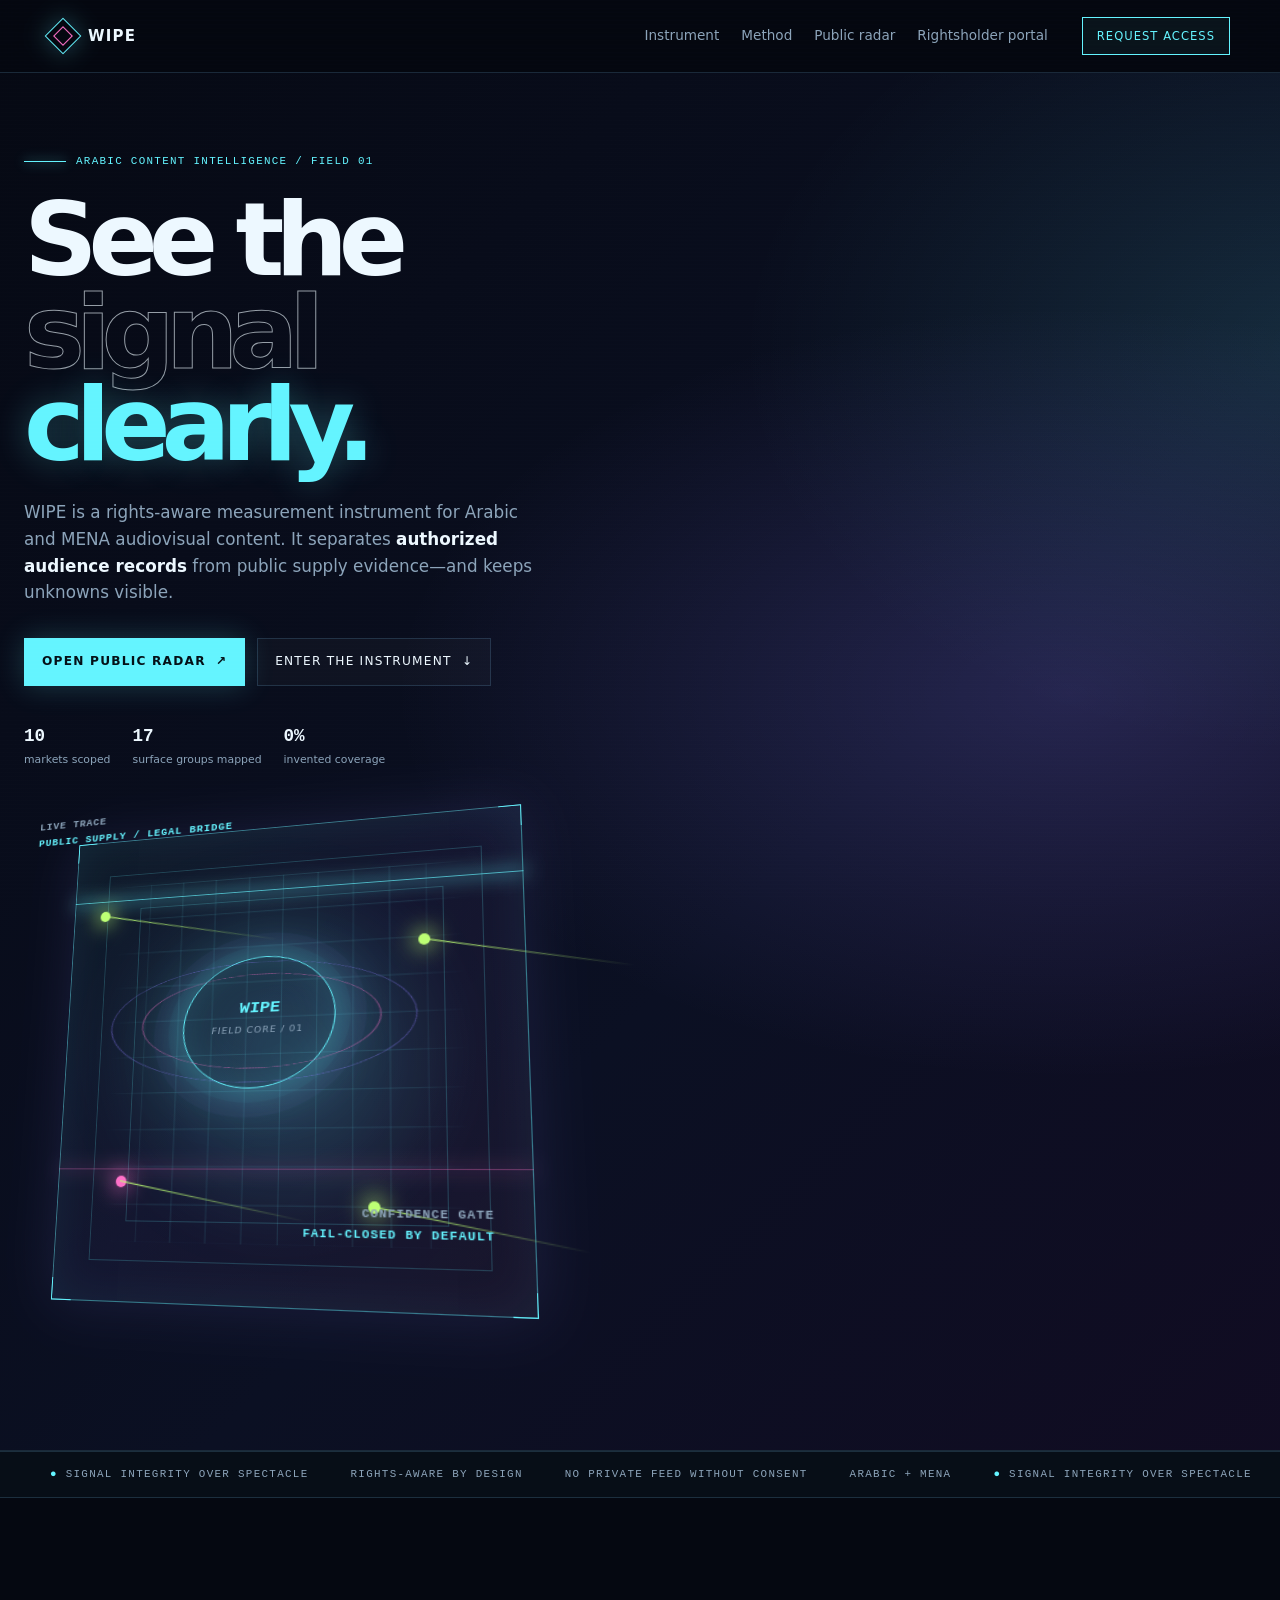
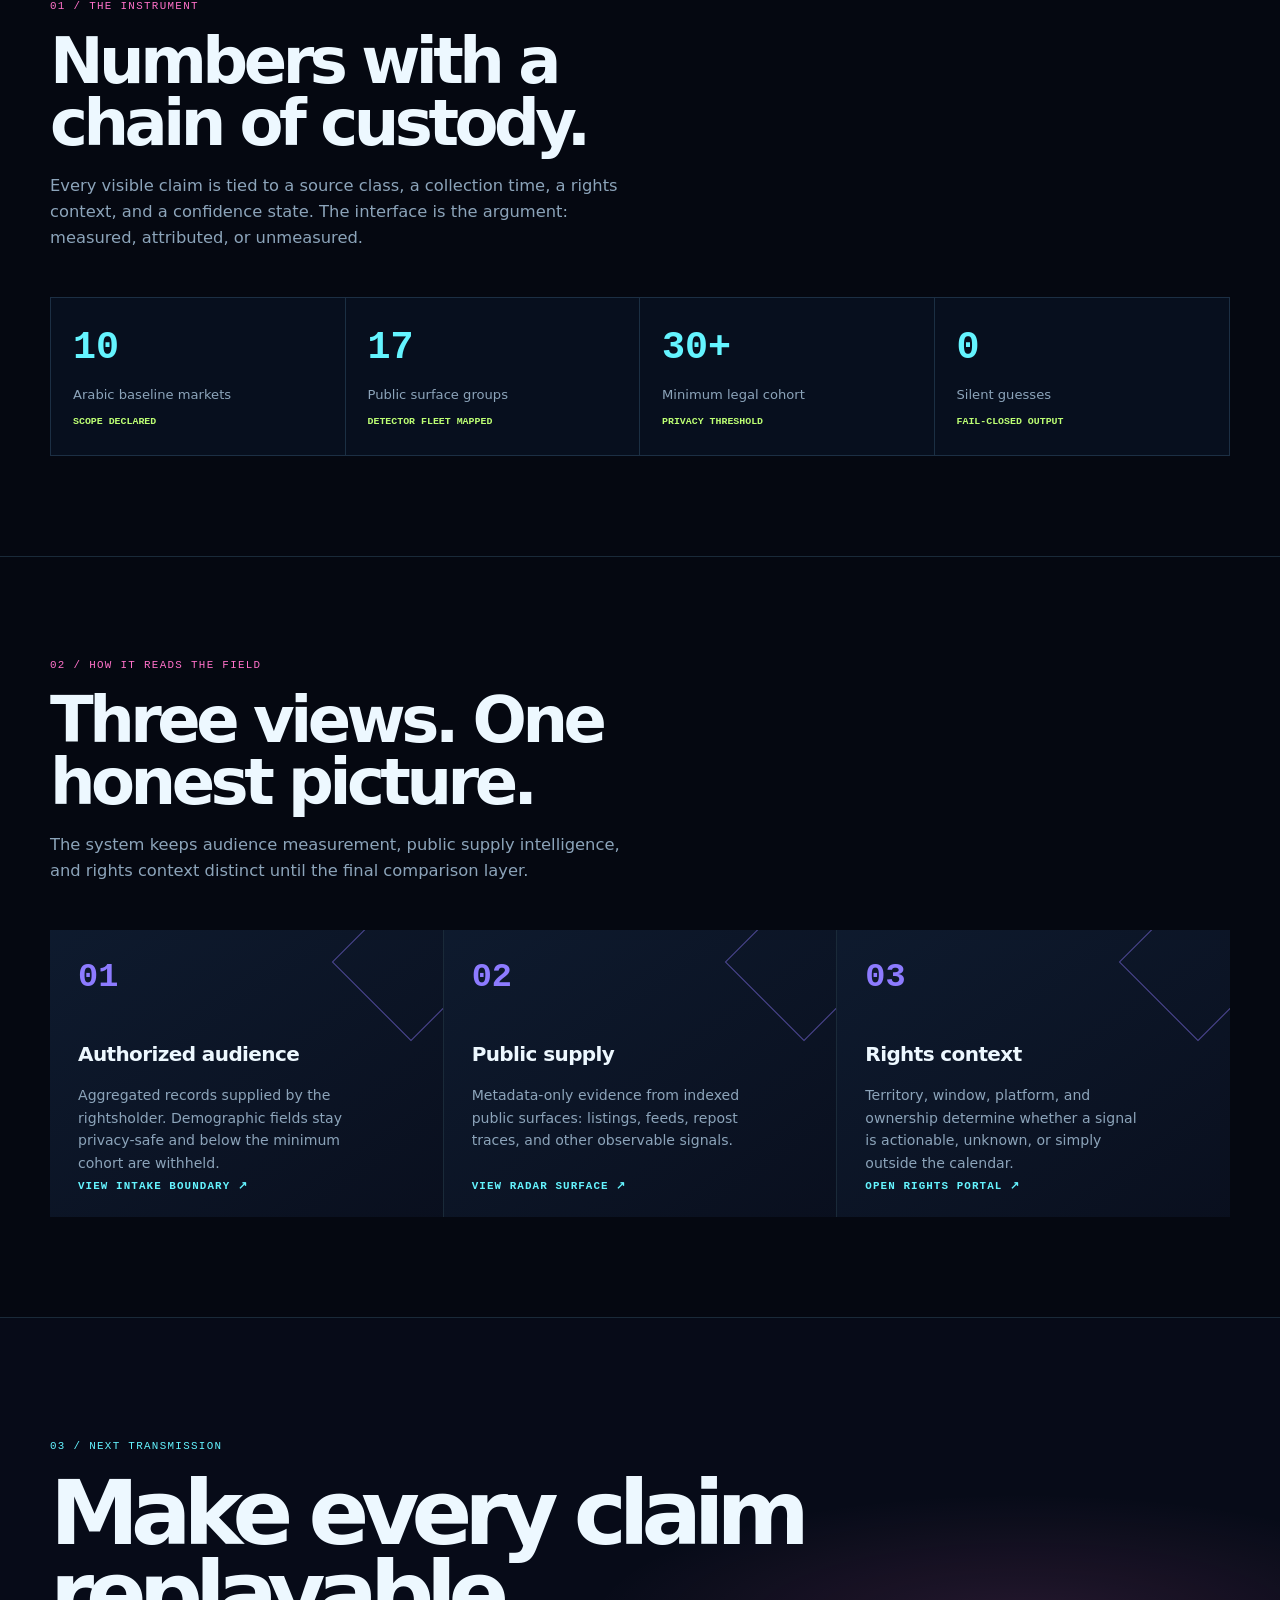
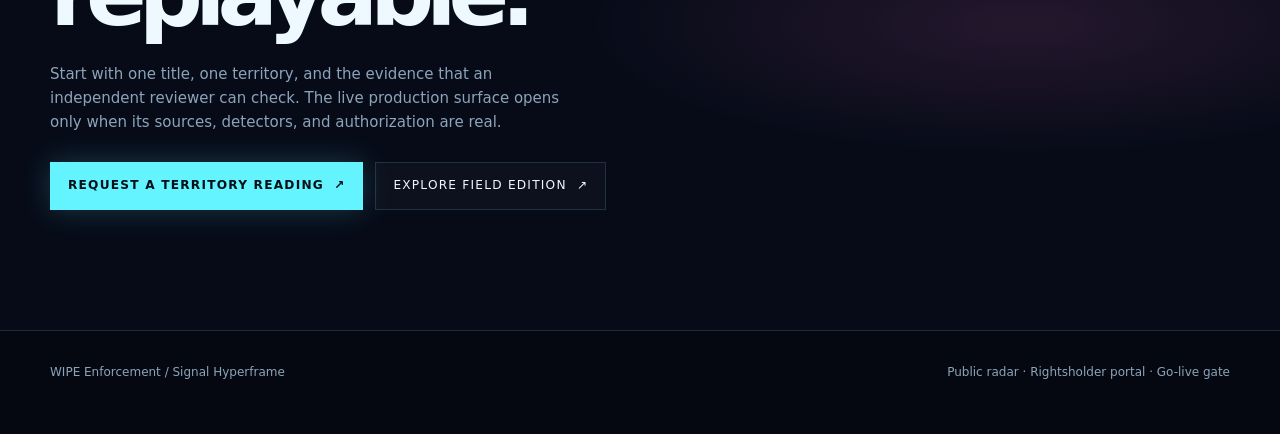
==== commit 38bb67a6: "Make hyperframe the immediate homepage Assisted-by: Cindy (https://cindy.app)" ====
--- a/index.html
+++ b/index.html
@@ -361,6 +361,7 @@
 <link rel="stylesheet" href="assets/design.css">
 </head>
 <body>
+<script>location.replace('hyperframe.html');</script>
 
 <!-- ═══════════════ header ═══════════════ -->
 <header>
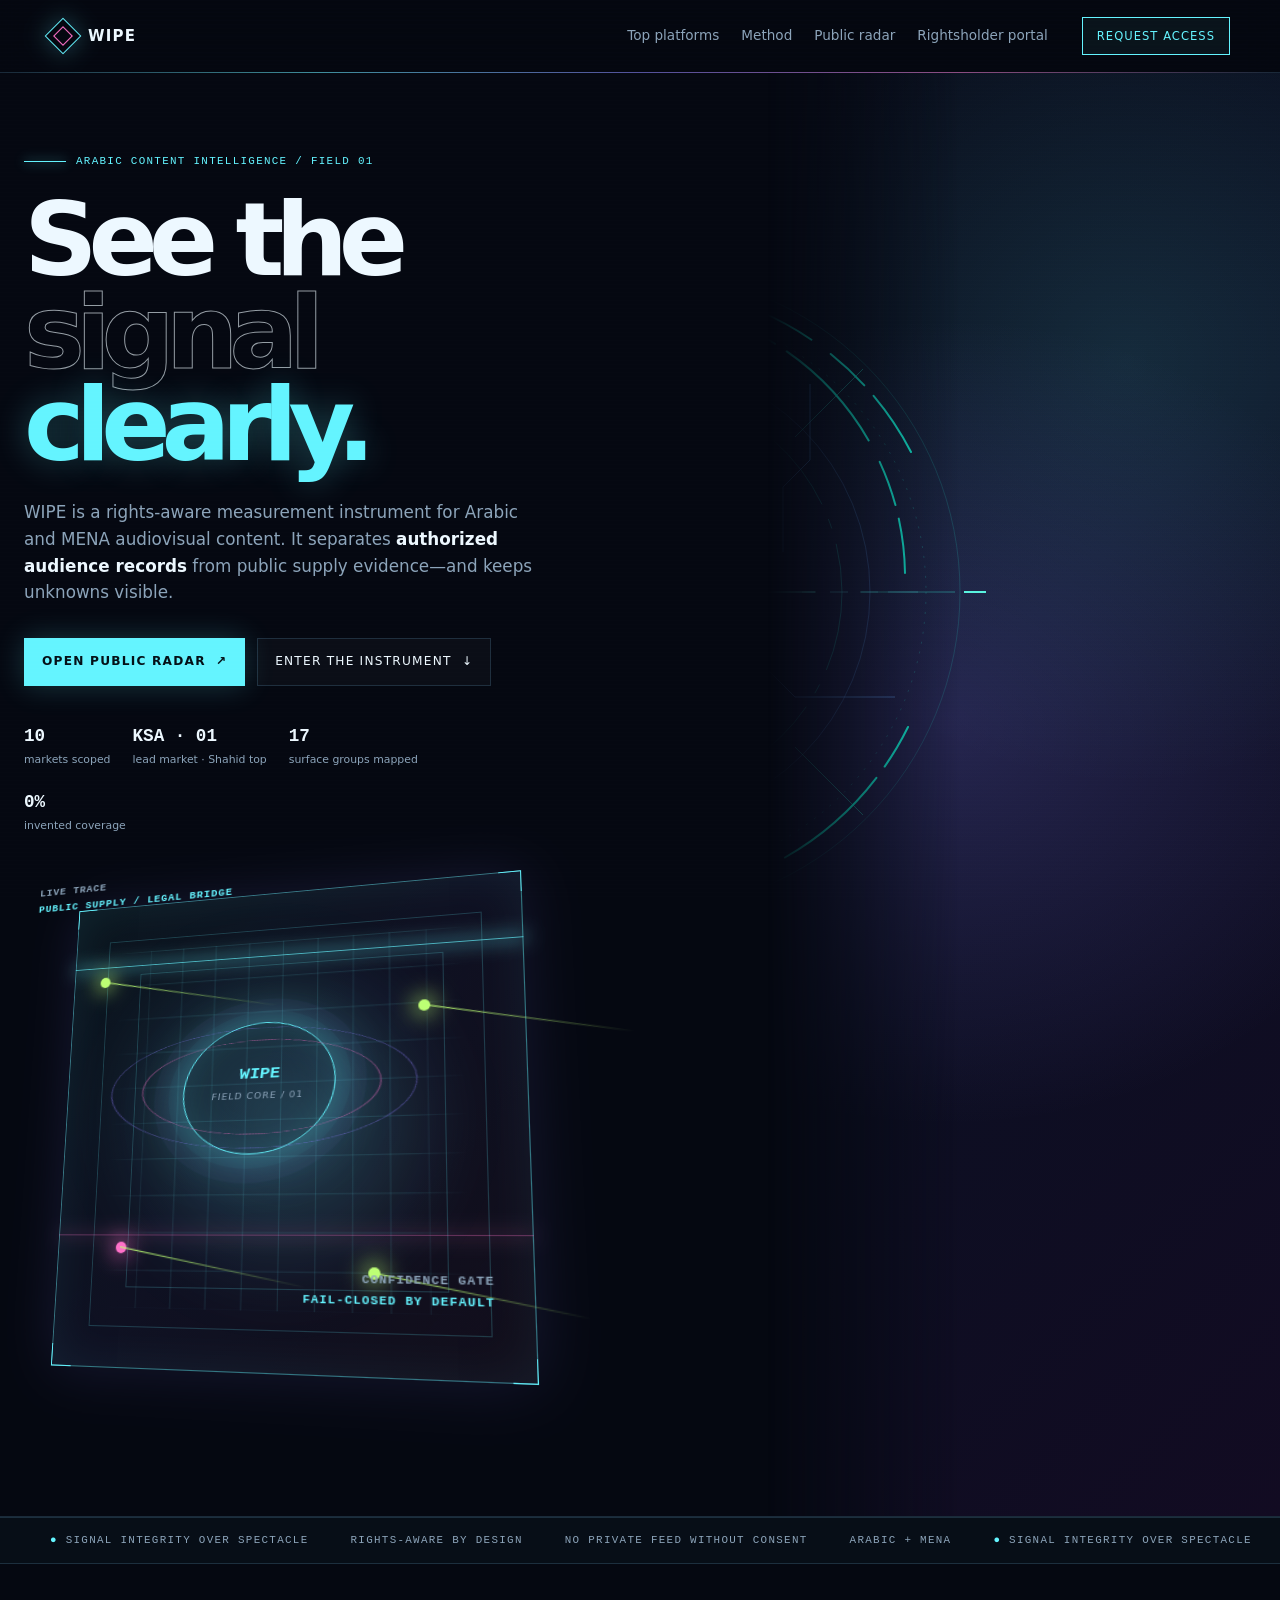
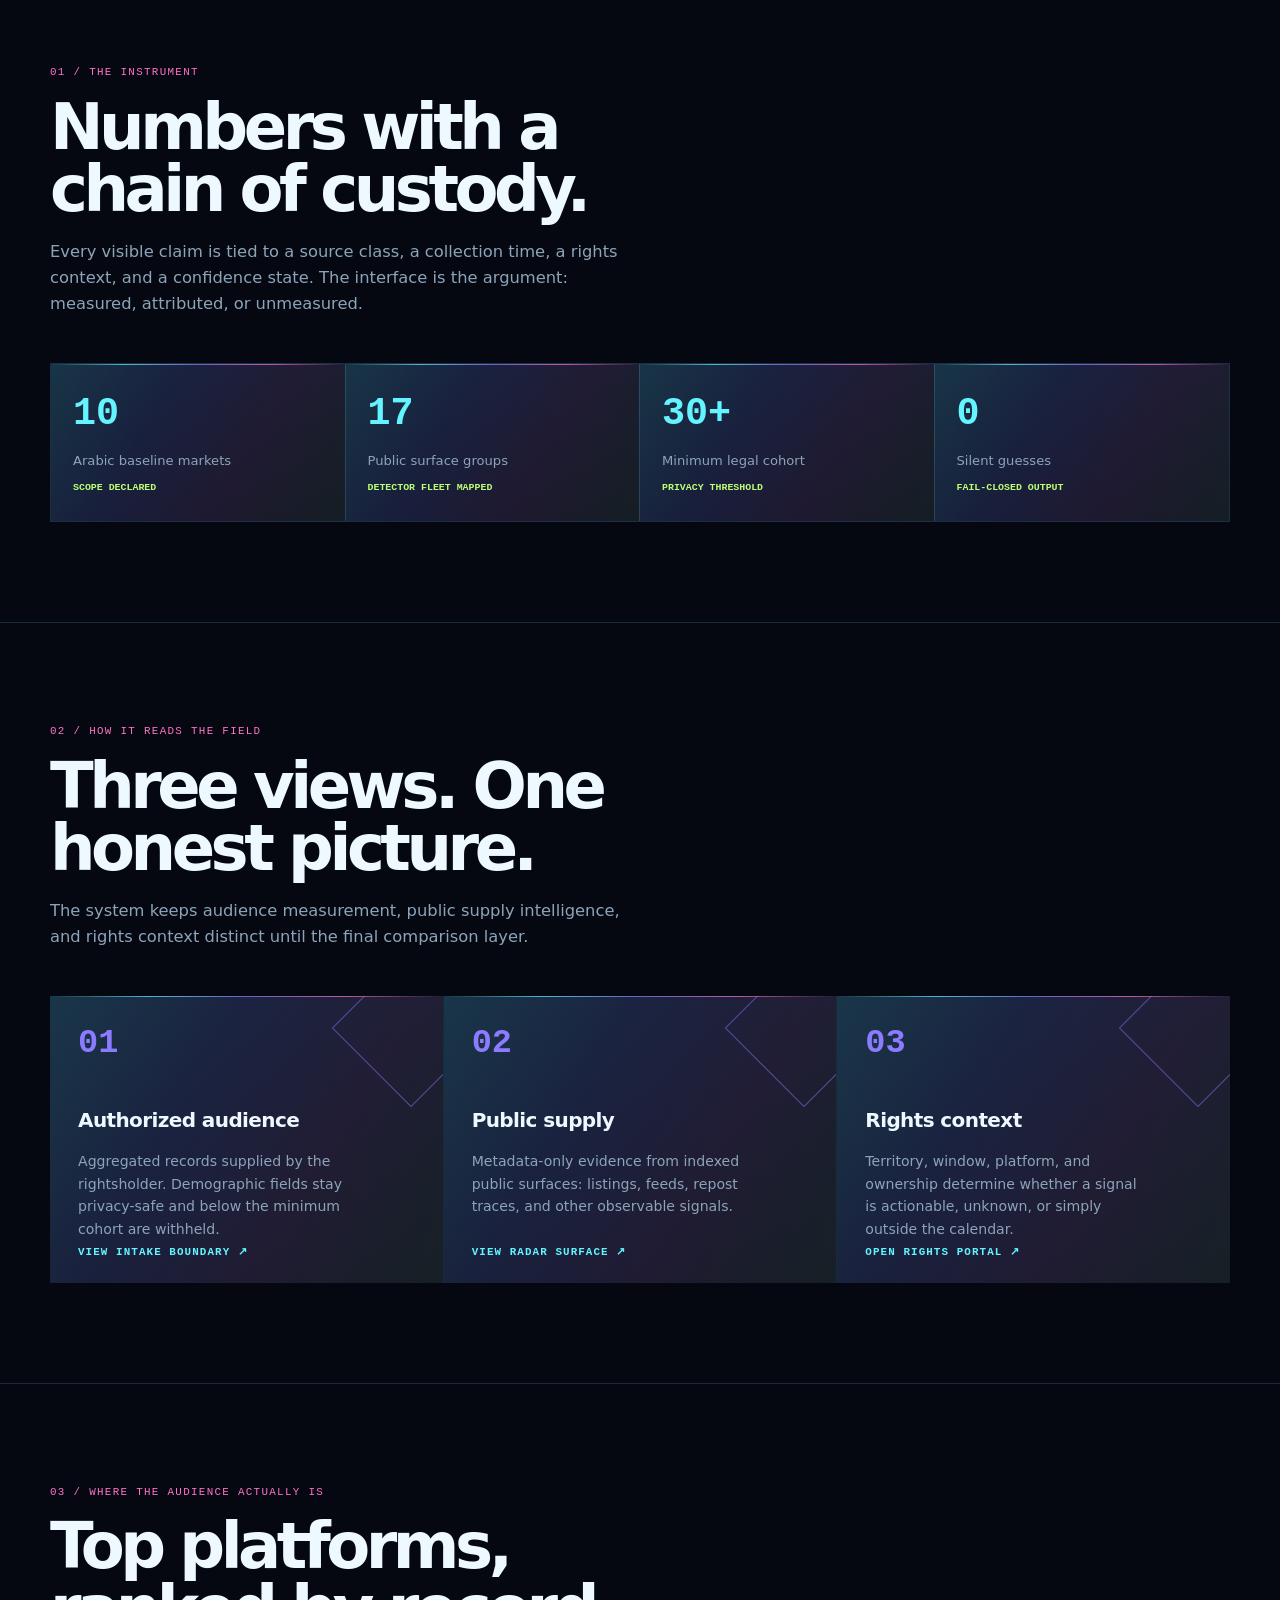
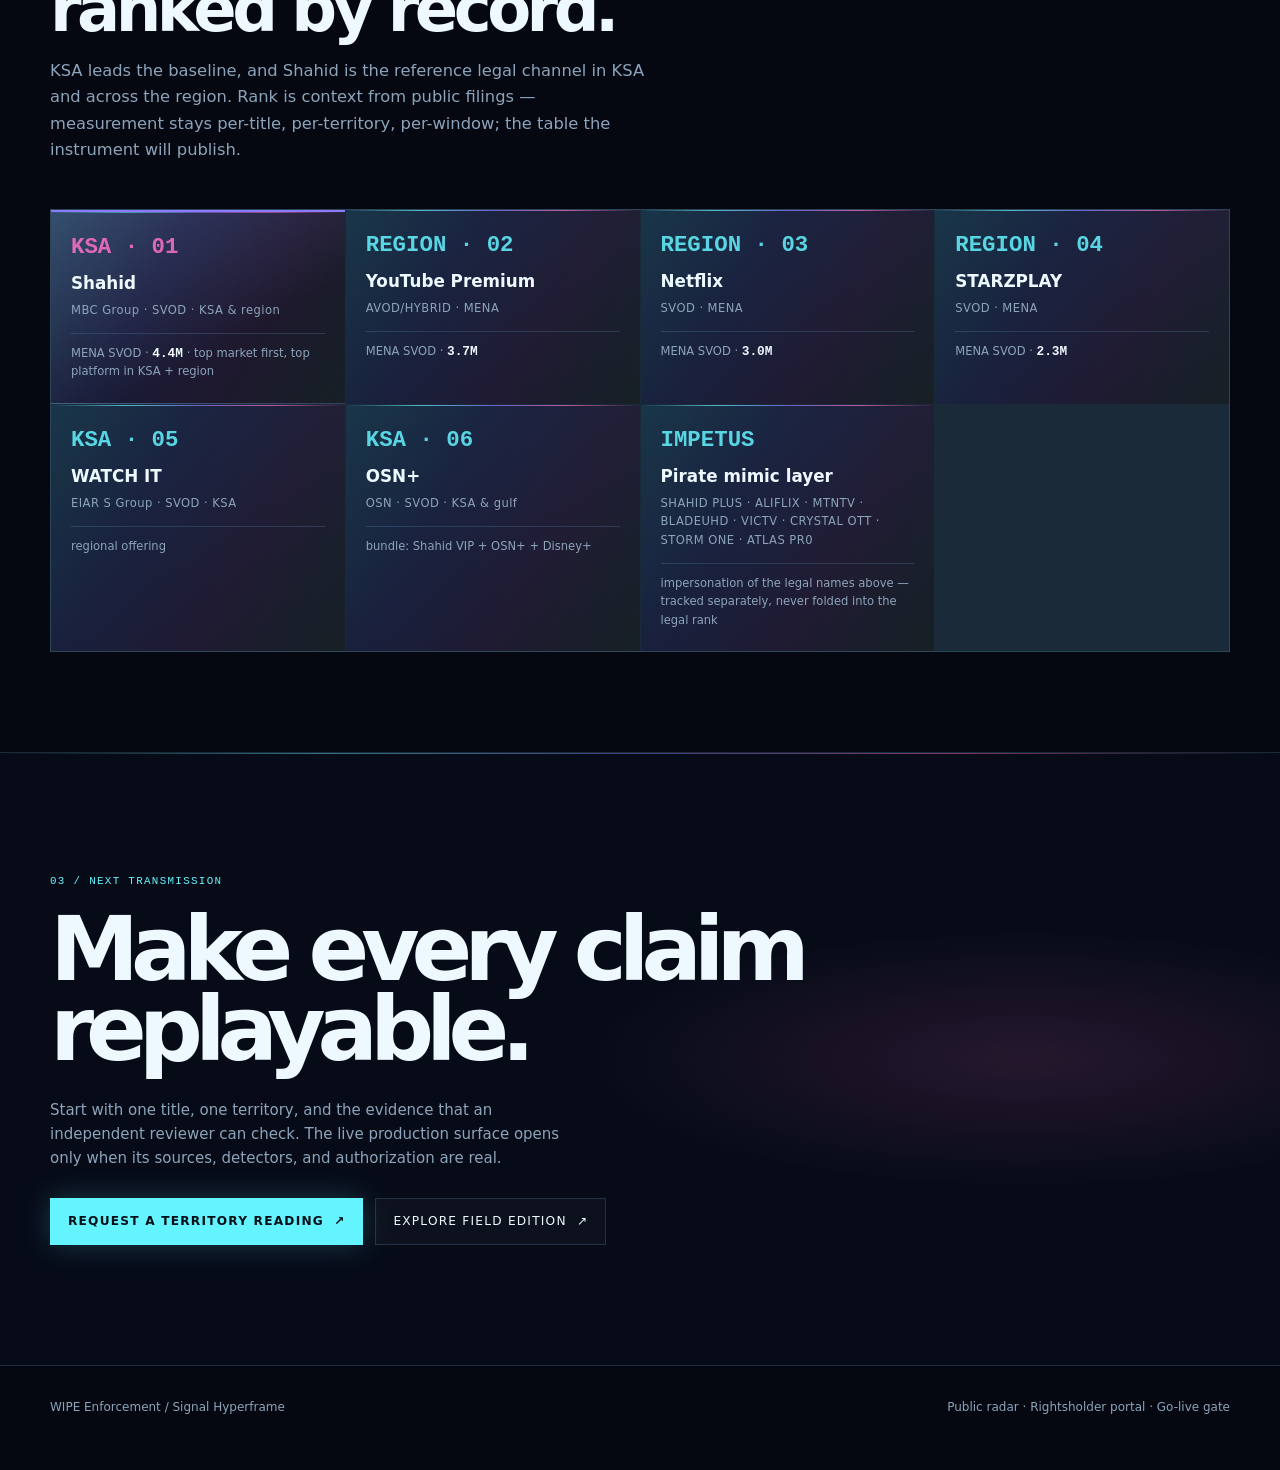
==== commit a66ea60d: "feat(site): KSA-first market order, top-platforms section, holographic surfaces - KSA leads the Arab" ====
--- a/index.html
+++ b/index.html
@@ -584,6 +584,7 @@
           <div class="field">
             <label>Territory &amp; licence state</label>
             <select id="c-terr">
+              <option value="sa-lic">KSA — licensed, window open (Shahid, top KSA platform, verified)</option>
               <option value="eg-lic">Egypt — licensed, window open (Shahid verified)</option>
               <option value="eg-pre">Egypt — licensed, but copy seen <b>before</b> first broadcast</option>
               <option value="eg-post">Egypt — licence expired last September</option>
@@ -1142,6 +1143,9 @@
 var cKind=document.getElementById("c-kind"),cTerr=document.getElementById("c-terr"),
     cOut=document.getElementById("c-out");
 var CAL={
+ "series|sa-lic":{av:"CONCURRENT_UNAUTHORISED",sev:3,sla:240,
+   why:"legally on Shahid — the top KSA platform — at the same time; substitution is real but partial, and KSA lead-market exposure",
+   act:"standard DMCA / regional notice; supplier-route escalation if the host runs a shared player"},
  "series|eg-lic":{av:"CONCURRENT_UNAUTHORISED",sev:3,sla:240,
    why:"legally on Shahid at the same time — substitution is real but partial",
    act:"standard DMCA / regional notice; supplier-route escalation if the host runs a shared player"},
@@ -1160,6 +1164,9 @@
  "live|eg-lic":{av:"SIMULTANEOUS_LIVE",sev:2,sla:5,
    why:"inside the live rights window of the event — substitution rate approaches 1, and damage is minutes-up",
    act:"30-minute standard: tokenised-HLS route, supplier-level notice, regulator-grade receipt <b>before</b> half-time"},
+ "live|sa-lic":{av:"SIMULTANEOUS_LIVE",sev:2,sla:5,
+   why:"inside the live rights window of the event — KSA window on Shahid, substitution is minutes-up",
+   act:"30-minute standard: tokenised-HLS route, supplier-level notice, regulator-grade receipt <b>before</b> half-time"},
  "live|eg-pre":{av:"PRE_RELEASE_LEAK",sev:1,sla:15,why:"a stream key or feed is circulating before the event",
    act:"attribution workflow; rotate distribution credentials immediately"},
  "live|eg-post":{av:"POST_WINDOW",sev:4,sla:1440,why:"the event is over; this is now an archive copy",
@@ -1167,6 +1174,9 @@
  "live|iq-none":{av:"NEVER_AUTHORISED",sev:5,sla:null,why:"no live rights sold in territory — an unserved market for the format",
    act:"commercial finding"},
  "live|xx-unk":{av:"UNKNOWN",sev:6,sla:null,why:"no calendar record — declines",act:"resolve the calendar first"},
+ "film|sa-lic":{av:"CONCURRENT_UNAUTHORISED",sev:3,sla:240,
+   why:"in your theatrical/streaming window on Shahid in KSA — TS/CAM tags name a physical cinema as the source",
+   act:"provenance matters more than volume here: the quality tag tells you which exhibition partner"},
  "film|eg-lic":{av:"CONCURRENT_UNAUTHORISED",sev:3,sla:240,
    why:"in your theatrical/streaming window — TS/CAM tags name a physical cinema as the source",
    act:"provenance matters more than volume here: the quality tag tells you which exhibition partner"},
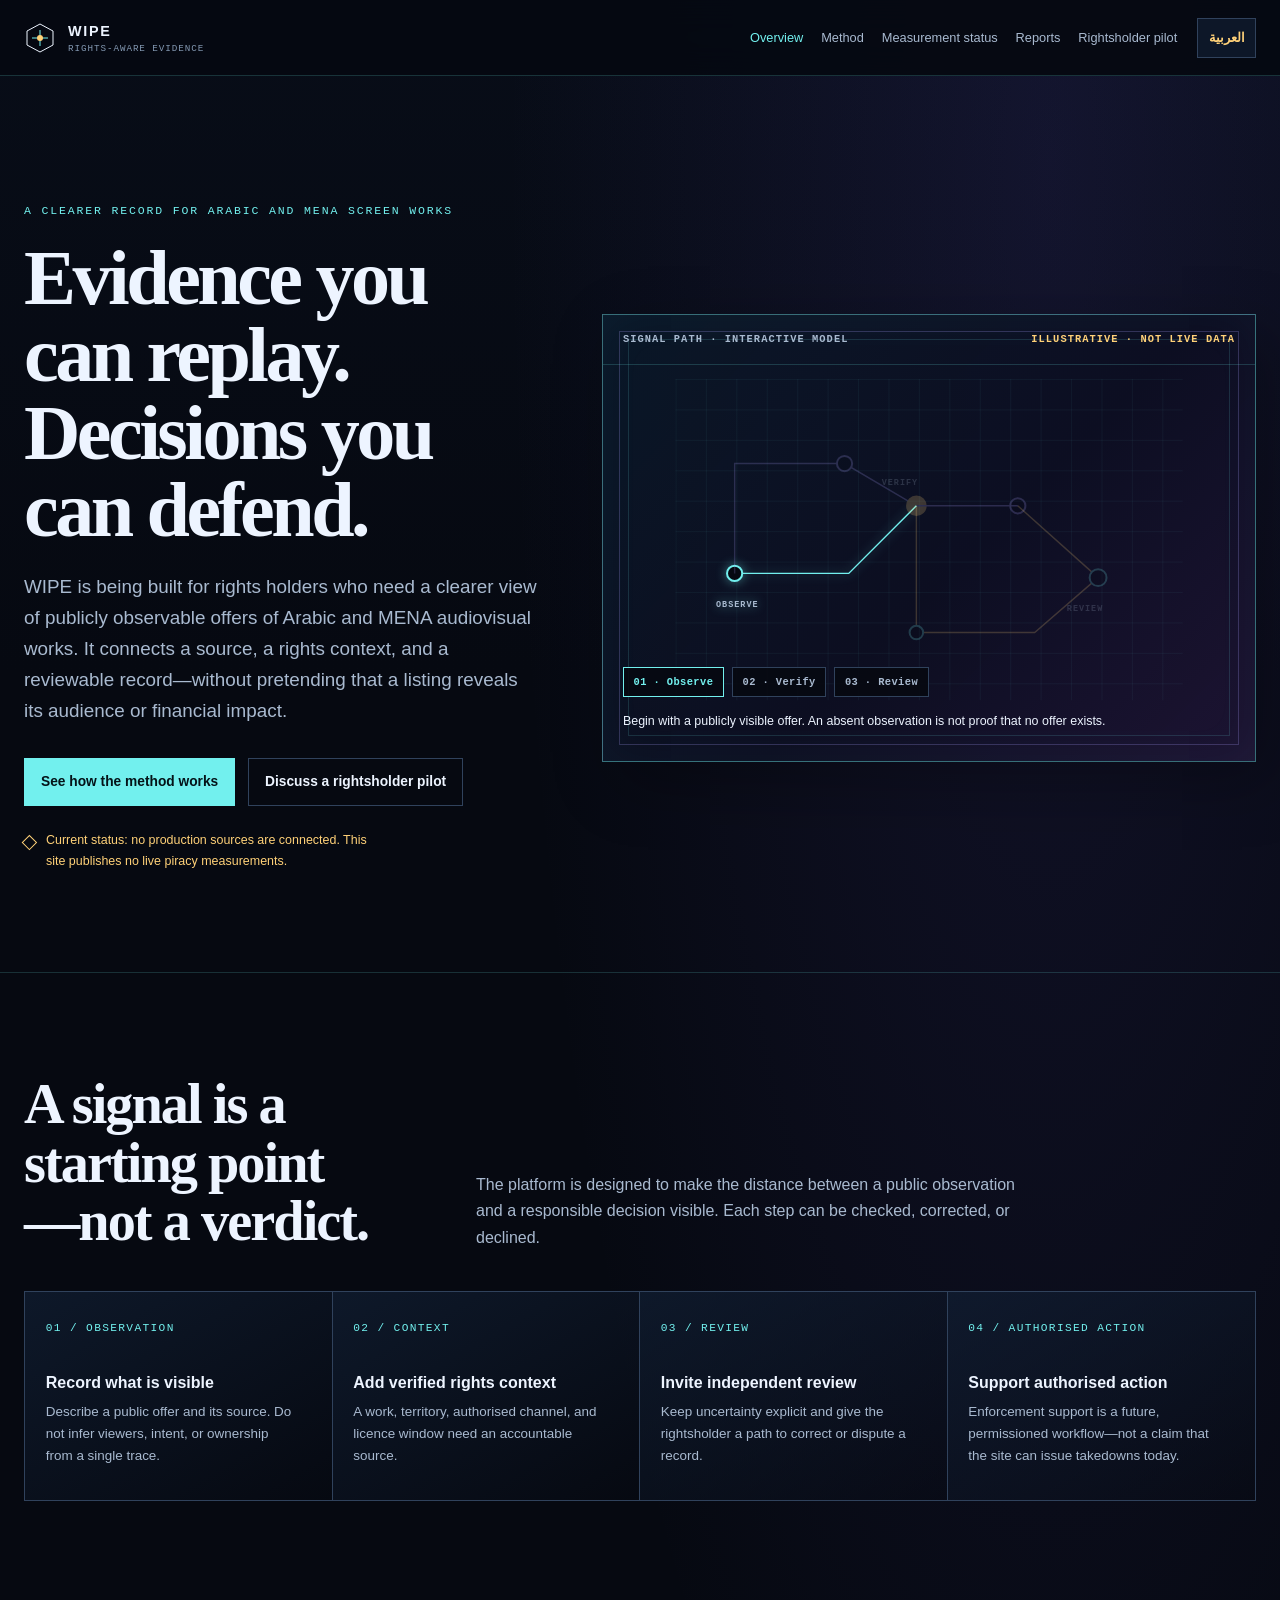
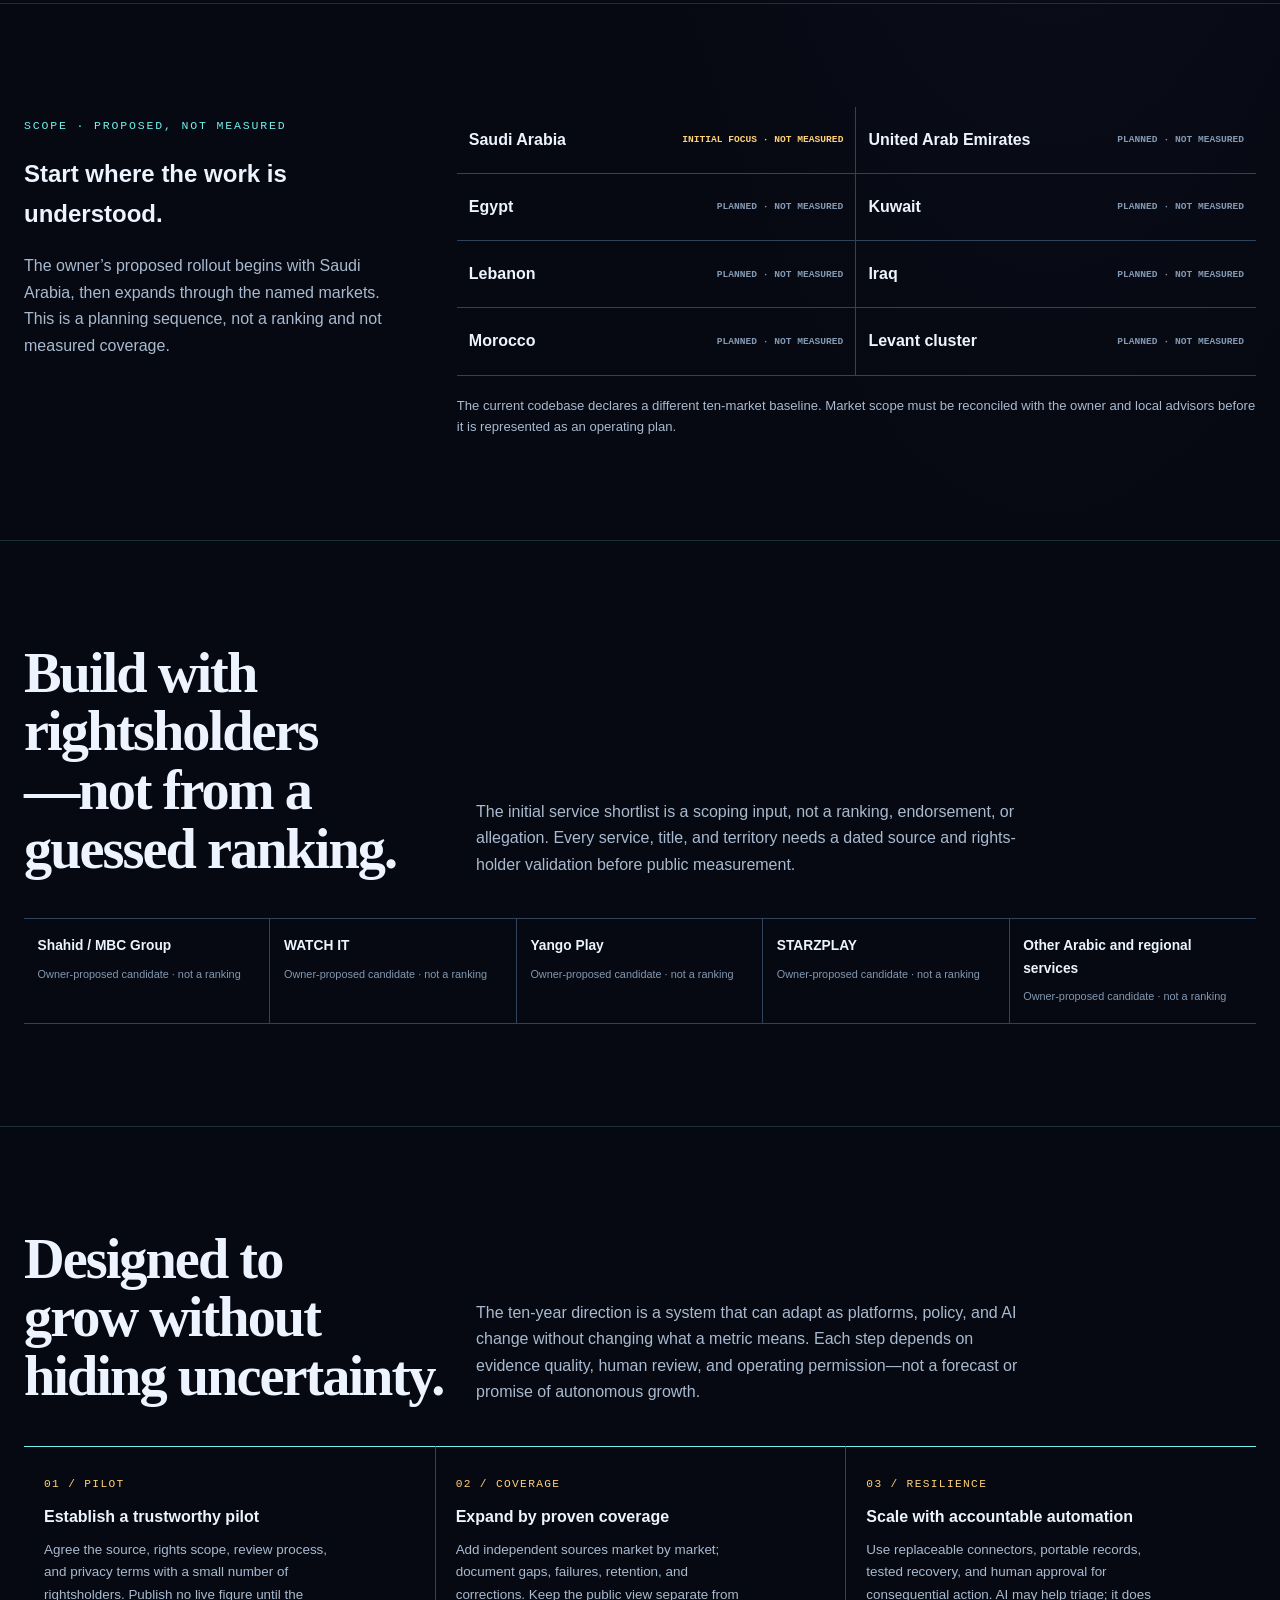
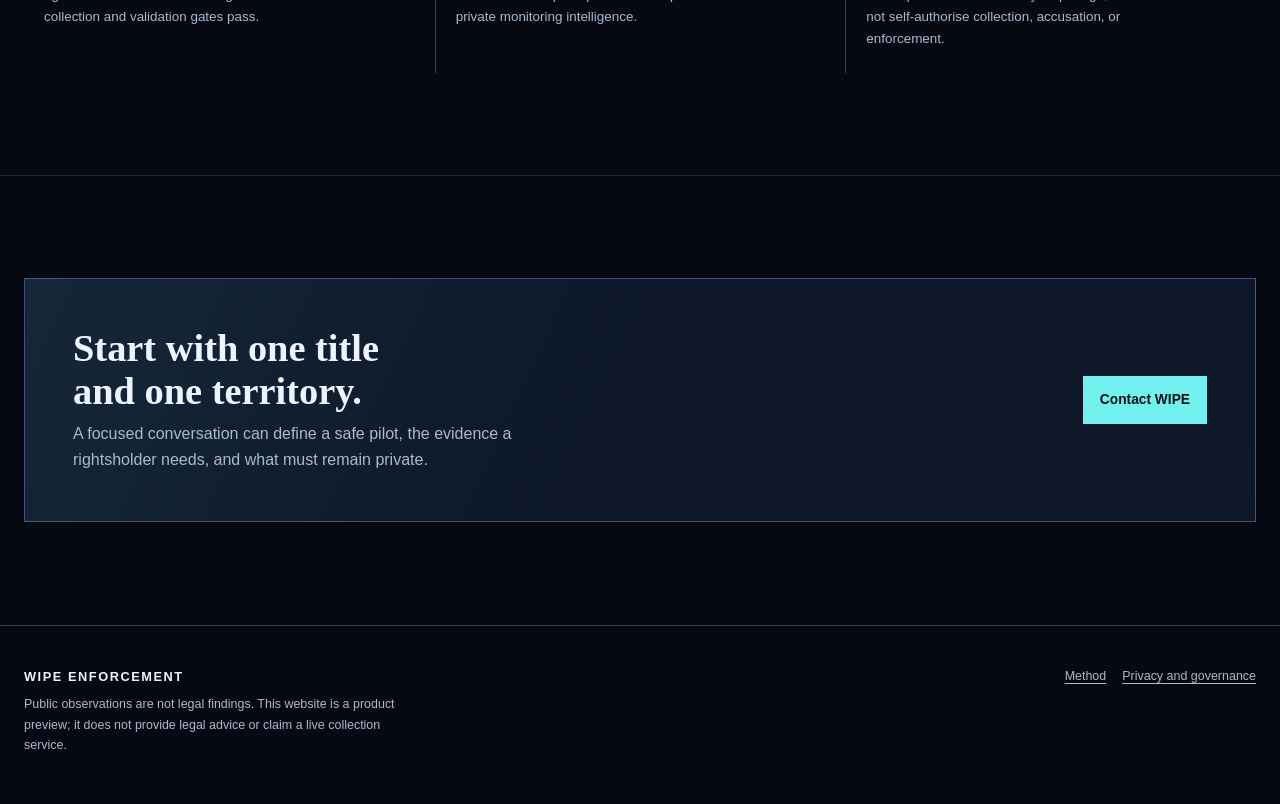
==== commit 0c39687c: "feat(site): rebuild bilingual WIPE website Replace inconsistent legacy public pages with a responsiv" ====
--- a/index.html
+++ b/index.html
@@ -1,1251 +1,116 @@
-<!DOCTYPE html>
-<html lang="en" dir="ltr">
+<!doctype html>
+<html lang="en" dir="ltr" class="no-js">
 <head>
-<meta charset="utf-8">
-<meta name="viewport" content="width=device-width,initial-scale=1">
-<link rel="icon" href="data:,">
-<title>WIPE Enforcement — the measurement instrument for Arabic content piracy</title>
-<meta name="description" content="WIPE measures public offerings of unauthorised Arabic and MENA audiovisual content, preserves evidence, and makes uncertainty visible. Explore the research and four interactive calculators.">
-<link rel="canonical" href="https://wipenforcement.org/">
-<style>
-/* ══════════════ design tokens ══════════════ */
-:root{
-  --bg:#07090c; --bg2:#0b0e13; --panel:#10141b; --panel2:#151a23; --raise:#1a202b;
-  --ink:#e9edf2; --dim:#8f9aab; --faint:#5d6775;
-  --line:#1e2530; --line2:#2a3342;
-  --gold:#e8b64c; --gold2:#a87f22; --mint:#5ad1a8; --red:#ff6b6b; --sky:#6ab7ff;
-  --mono:ui-monospace,"SF Mono","Cascadia Code",Menlo,Consolas,monospace;
-  --serif:ui-serif,"Iowan Old Style","Palatino Linotype",Georgia,"Times New Roman",serif;
-  --sans:system-ui,-apple-system,"Segoe UI",Roboto,"Helvetica Neue",Arial,
-         "Noto Sans Arabic","Noto Naskh Arabic",sans-serif;
-  --r:10px; --r2:14px;
-  --shadow:0 1px 0 rgba(255,255,255,.04) inset, 0 12px 32px -12px rgba(0,0,0,.6);
-}
-:root[data-theme="light"]{
-  --bg:#f7f6f2; --bg2:#fffefb; --panel:#ffffff; --panel2:#f2f0e9; --raise:#eae7dd;
-  --ink:#161a20; --dim:#525c6a; --faint:#8b93a1;
-  --line:#e0dcd0; --line2:#cfc9ba;
-  --gold:#9a6b00; --gold2:#7d5700; --mint:#0a7a54; --red:#b3261e; --sky:#1a5f9e;
-  --shadow:0 1px 0 rgba(255,255,255,.7) inset, 0 10px 28px -14px rgba(30,25,10,.25);
-}
-*{box-sizing:border-box;margin:0;padding:0}
-html{scroll-behavior:smooth;scroll-padding-top:4.6rem;-webkit-text-size-adjust:100%}
-@media (prefers-reduced-motion:reduce){html{scroll-behavior:auto}*,*:before,*:after{animation:none!important;transition:none!important}}
-body{background:var(--bg);color:var(--ink);font:16px/1.6 var(--sans);
-  -webkit-font-smoothing:antialiased;overflow-x:hidden}
-::selection{background:var(--gold);color:#12100a}
-img,svg{display:block;max-width:100%}
-a{color:inherit;text-decoration:none}
-button,input,select{font:inherit;color:inherit}
-:focus-visible{outline:2px solid var(--gold);outline-offset:2px;border-radius:4px}
-
-.wrap{width:min(100% - 2rem,72rem);margin-inline:auto}
-@media (max-width:640px){.wrap{width:min(100% - 1.5rem,72rem)}}
-
-/* Arabic runs: isolated so bidi never disturbs English layout */
-.ar{font-family:var(--sans);direction:rtl;unicode-bidi:isolate;display:inline}
-.mono{font-family:var(--mono)}
-.dim{color:var(--dim)}
-.faint{color:var(--faint)}
-.gold{color:var(--gold)}
-.mint{color:var(--mint)}
-.red{color:var(--red)}
-
-/* ══════════════ header ══════════════ */
-header{position:sticky;top:0;z-index:60;
-  background:color-mix(in srgb,var(--bg) 82%,transparent);
-  backdrop-filter:blur(14px);-webkit-backdrop-filter:blur(14px);
-  border-bottom:1px solid var(--line)}
-.bar{display:flex;align-items:center;gap:1rem;height:3.6rem}
-.brand{display:flex;align-items:center;gap:.55rem;font-weight:700;letter-spacing:.01em;
-  font-size:.95rem;white-space:nowrap}
-.brand svg{width:24px;height:24px;flex:0 0 auto}
-.brand small{display:block;font:400 .58rem/1 var(--mono);color:var(--faint);
-  letter-spacing:.16em;text-transform:uppercase;margin-top:2px}
-nav{display:flex;gap:.15rem;margin-inline-start:auto;overflow-x:auto;
-  scrollbar-width:none;-ms-overflow-style:none}
-nav::-webkit-scrollbar{display:none}
-nav a{font-size:.8rem;color:var(--dim);padding:.45rem .6rem;border-radius:8px;
-  white-space:nowrap;transition:color .15s,background .15s}
-nav a:hover{color:var(--ink)}
-nav a.on{color:var(--gold);background:color-mix(in srgb,var(--gold) 10%,transparent)}
-.tbtn{margin-inline-start:.4rem;width:2.2rem;height:2.2rem;border-radius:9px;
-  border:1px solid var(--line);background:var(--panel);cursor:pointer;
-  display:grid;place-items:center;flex:0 0 auto}
-.tbtn:hover{border-color:var(--line2)}
-.tbtn svg{width:15px;height:15px}
-@media (max-width:860px){
-  .bar{flex-wrap:wrap;height:auto;padding:.55rem 0}
-  nav{order:3;width:100%;margin-inline-start:0;padding-bottom:.15rem}
-  .tbtn{margin-inline-start:auto}
-}
-
-/* ══════════════ hero ══════════════ */
-.hero{padding:clamp(2.6rem,7vw,5rem) 0 clamp(2rem,5vw,3.4rem);position:relative;overflow:hidden}
-.hero:before{content:"";position:absolute;inset:-40% -20% auto;height:140%;
-  background:radial-gradient(55% 45% at 70% 20%,color-mix(in srgb,var(--gold) 9%,transparent),transparent 70%),
-             radial-gradient(45% 40% at 15% 65%,color-mix(in srgb,var(--sky) 7%,transparent),transparent 70%);
-  pointer-events:none}
-.hero .wrap{position:relative}
-.kick{display:inline-flex;align-items:center;gap:.5rem;font:600 .66rem/1 var(--mono);
-  letter-spacing:.18em;text-transform:uppercase;color:var(--gold);
-  border:1px solid color-mix(in srgb,var(--gold) 35%,transparent);
-  padding:.42rem .7rem;border-radius:99px;margin-bottom:1.3rem}
-.kick .dot{width:6px;height:6px;border-radius:50%;background:var(--mint);
-  box-shadow:0 0 0 3px color-mix(in srgb,var(--mint) 22%,transparent)}
-h1{font:600 clamp(1.9rem,5.6vw,3.4rem)/1.06 var(--serif);letter-spacing:-.022em;
-  max-width:24ch;margin-bottom:1.1rem}
-h1 em{font-style:normal;color:var(--gold)}
-.lede{font-size:clamp(.98rem,2.2vw,1.16rem);color:var(--dim);max-width:52ch;margin-bottom:1.6rem}
-.lede b{color:var(--ink);font-weight:600}
-.ctas{display:flex;gap:.7rem;flex-wrap:wrap;margin-bottom:2rem}
-.btn{display:inline-flex;align-items:center;gap:.45rem;padding:.68rem 1.15rem;
-  border-radius:10px;font-size:.88rem;font-weight:650;cursor:pointer;border:1px solid transparent;
-  transition:transform .12s,filter .15s,border-color .15s}
-.btn:active{transform:translateY(1px)}
-.btn.pri{background:var(--gold);color:#141107;border-color:var(--gold)}
-.btn.pri:hover{filter:brightness(1.08)}
-.btn.sec{background:var(--panel);border-color:var(--line2);color:var(--ink)}
-.btn.sec:hover{border-color:var(--gold)}
-.chips{display:flex;gap:.5rem;flex-wrap:wrap}
-.chip{display:inline-flex;align-items:center;gap:.42rem;padding:.34rem .66rem;
-  border:1px solid var(--line);border-radius:99px;background:color-mix(in srgb,var(--panel) 70%,transparent);
-  font:500 .68rem/1 var(--mono);color:var(--dim)}
-.chip b{color:var(--ink);font-weight:650}
-.chip .ok{width:7px;height:7px;border-radius:50%;background:var(--mint)}
-.chip .no{width:7px;height:7px;border-radius:50%;background:var(--red)}
-
-/* ══════════════ sections ══════════════ */
-section{padding:clamp(2.4rem,6vw,4.2rem) 0;border-top:1px solid var(--line)}
-.shead{margin-bottom:1.8rem;max-width:60ch}
-.snum{display:block;font:600 .64rem/1 var(--mono);letter-spacing:.2em;
-  text-transform:uppercase;color:var(--gold);margin-bottom:.7rem}
-h2{font:600 clamp(1.4rem,3.6vw,2.05rem)/1.15 var(--serif);letter-spacing:-.015em;
-  margin-bottom:.55rem}
-.ssub{color:var(--dim);font-size:.97rem;max-width:58ch}
-.ssub b{color:var(--ink)}
-
-/* ══════════════ instrument (tabs) ══════════════ */
-.tabs{display:flex;gap:.3rem;overflow-x:auto;scrollbar-width:none;
-  padding:.28rem;border:1px solid var(--line);border-radius:13px;background:var(--panel);
-  margin-bottom:1.1rem}
-.tabs::-webkit-scrollbar{display:none}
-.tab{flex:1 0 auto;padding:.6rem .85rem;border-radius:9px;border:0;background:transparent;
-  font-size:.83rem;font-weight:600;color:var(--dim);cursor:pointer;white-space:nowrap;
-  display:flex;align-items:center;gap:.45rem;transition:background .15s,color .15s}
-.tab .n{font:600 .62rem/1 var(--mono);color:var(--faint)}
-.tab:hover{color:var(--ink)}
-.tab.on{background:var(--raise);color:var(--ink);box-shadow:var(--shadow)}
-.tab.on .n{color:var(--gold)}
-.panel{display:none;animation:fade .25s ease}
-.panel.on{display:block}
-@keyframes fade{from{opacity:0;transform:translateY(4px)}to{opacity:1;transform:none}}
-.card{background:var(--panel);border:1px solid var(--line);border-radius:var(--r2);
-  padding:clamp(1rem,3vw,1.5rem)}
-.grid2{display:grid;grid-template-columns:1fr 1fr;gap:1rem}
-.grid3{display:grid;grid-template-columns:repeat(3,1fr);gap:1rem}
-@media (max-width:820px){.grid2,.grid3{grid-template-columns:1fr}}
-.field{margin-bottom:1rem}
-.field label{display:flex;justify-content:space-between;align-items:baseline;gap:.5rem;
-  font-size:.78rem;font-weight:600;color:var(--dim);margin-bottom:.4rem}
-.field label .val{font-family:var(--mono);color:var(--gold);font-weight:600;font-size:.8rem}
-.field .hint{font-size:.7rem;color:var(--faint);margin-top:.3rem;line-height:1.45}
-input[type=text],input[type=number],select{width:100%;padding:.58rem .7rem;
-  border:1px solid var(--line2);border-radius:9px;background:var(--bg2);color:var(--ink);
-  font-size:.9rem;transition:border-color .15s}
-input:focus,select:focus{border-color:var(--gold);outline:none}
-input[type=range]{width:100%;accent-color:var(--gold);height:1.6rem;cursor:pointer}
-.switch{display:flex;align-items:center;gap:.6rem;font-size:.82rem;color:var(--dim);
-  cursor:pointer;user-select:none;padding:.3rem 0}
-.switch input{accent-color:var(--gold);width:1.05rem;height:1.05rem;cursor:pointer}
-.out{background:var(--bg2);border:1px solid var(--line);border-radius:var(--r);
-  padding:1rem 1.1rem;min-height:8.5rem}
-.out .big{font:600 clamp(1.5rem,4.5vw,2.1rem)/1.1 var(--serif);letter-spacing:-.02em;
-  margin:.3rem 0}
-.out .big.refuse{color:var(--faint);font-size:1.15rem;font-family:var(--sans);
-  font-weight:600;line-height:1.4}
-.out .lbl{font:600 .62rem/1 var(--mono);letter-spacing:.16em;text-transform:uppercase;
-  color:var(--faint)}
-.out .expl{font-size:.8rem;color:var(--dim);line-height:1.55;margin-top:.55rem}
-.out .expl code{font-family:var(--mono);font-size:.74rem;color:var(--gold);
-  background:color-mix(in srgb,var(--gold) 9%,transparent);padding:.1rem .3rem;border-radius:5px}
-.bar-track{height:8px;border-radius:99px;background:var(--raise);overflow:hidden;
-  position:relative;margin:.55rem 0 .3rem}
-.bar-fill{position:absolute;inset:0 auto 0 0;border-radius:99px;
-  background:linear-gradient(90deg,var(--gold2),var(--gold));transition:width .3s ease}
-.bar-lo,.bar-hi{position:absolute;top:-3px;bottom:-3px;width:2px;background:var(--ink);
-  opacity:.55;border-radius:2px}
-.rows{display:grid;gap:.3rem;margin-top:.7rem}
-.row{display:flex;justify-content:space-between;gap:.8rem;font-size:.8rem;
-  padding:.42rem .55rem;border-radius:8px;background:var(--panel2)}
-.row .k{color:var(--dim)}
-.row .v{font-family:var(--mono);font-weight:600}
-.stamp{display:inline-flex;align-items:center;gap:.4rem;font:600 .64rem/1 var(--mono);
-  letter-spacing:.08em;padding:.34rem .55rem;border-radius:7px;margin-top:.7rem}
-.stamp.m{color:var(--mint);background:color-mix(in srgb,var(--mint) 11%,transparent);
-  border:1px solid color-mix(in srgb,var(--mint) 30%,transparent)}
-.stamp.x{color:var(--red);background:color-mix(in srgb,var(--red) 10%,transparent);
-  border:1px solid color-mix(in srgb,var(--red) 30%,transparent)}
-.stamp.u{color:var(--faint);background:var(--panel2);border:1px solid var(--line)}
-.demo-note{font-size:.72rem;color:var(--faint);margin-top:.9rem;line-height:1.5;
-  padding-left:.7rem;border-left:2px solid var(--line2)}
-
-/* verdict pills */
-.pill{display:inline-block;font:700 .62rem/1 var(--mono);letter-spacing:.1em;
-  padding:.32rem .55rem;border-radius:99px;text-transform:uppercase}
-.pill.exact{color:#0e1207;background:var(--mint)}
-.pill.stock{color:#141107;background:var(--gold)}
-.pill.look{color:var(--sky);border:1px solid color-mix(in srgb,var(--sky) 45%,transparent)}
-.pill.none{color:var(--faint);border:1px dashed var(--line2)}
-
-/* ══════════════ surfaces grid ══════════════ */
-.surf{display:grid;grid-template-columns:repeat(auto-fill,minmax(150px,1fr));gap:.55rem}
-.sc{border:1px solid var(--line);border-radius:11px;padding:.7rem .75rem;
-  background:var(--panel);cursor:pointer;transition:border-color .15s,transform .12s;
-  position:relative;overflow:hidden}
-.sc:hover{border-color:var(--line2);transform:translateY(-1px)}
-.sc.on{border-color:var(--gold)}
-.sc .nm{font:650 .78rem/1.25 var(--mono);display:flex;align-items:center;gap:.4rem}
-.sc .st{width:7px;height:7px;border-radius:50%;flex:0 0 auto}
-.sc .st.live{background:var(--mint)}
-.sc .st.plan{background:var(--faint)}
-.sc .d{font-size:.68rem;color:var(--dim);margin-top:.35rem;line-height:1.45}
-.sc .why{display:none;font-size:.72rem;color:var(--dim);margin-top:.5rem;
-  padding-top:.5rem;border-top:1px dashed var(--line2);line-height:1.5}
-.sc.on .why{display:block}
-@media (prefers-reduced-motion:reduce){.sc:hover{transform:none}}
-
-/* ══════════════ findings ══════════════ */
-.find{display:grid;grid-template-columns:5rem 1fr;gap:1.1rem;padding:1.3rem 0;
-  border-top:1px solid var(--line)}
-.find:last-of-type{border-bottom:1px solid var(--line)}
-@media (max-width:560px){.find{grid-template-columns:1fr;gap:.4rem}}
-.find .big{font:600 clamp(1.6rem,4vw,2.2rem)/1 var(--serif);color:var(--gold);
-  letter-spacing:-.02em}
-.find .big small{display:block;font:600 .58rem/1 var(--mono);letter-spacing:.14em;
-  text-transform:uppercase;color:var(--faint);margin-top:.4rem}
-.find h3{font:650 1.02rem/1.3 var(--sans);margin-bottom:.4rem}
-.find p{font-size:.88rem;color:var(--dim);line-height:1.6}
-.find p b{color:var(--ink)}
-blockquote{margin:1rem 0;padding:1rem 1.15rem;background:var(--panel2);
-  border-left:3px solid var(--gold);border-radius:0 10px 10px 0}
-blockquote .ar{display:block;font-size:1.02rem;line-height:1.9;text-align:right;
-  margin-bottom:.5rem}
-blockquote .en{font-size:.82rem;color:var(--dim);font-style:italic}
-blockquote cite{display:block;font:500 .64rem/1.5 var(--mono);color:var(--faint);
-  margin-top:.5rem;font-style:normal}
-
-/* ══════════════ tables ══════════════ */
-.tbl{width:100%;border-collapse:collapse;font-size:.84rem}
-.tbl th{font:600 .62rem/1 var(--mono);letter-spacing:.13em;text-transform:uppercase;
-  color:var(--faint);text-align:start;padding:.55rem .6rem;border-bottom:1px solid var(--line2)}
-.tbl td{padding:.55rem .6rem;border-bottom:1px solid var(--line);vertical-align:top}
-.tbl tr:last-child td{border-bottom:0}
-.tbl .num{font-family:var(--mono);font-weight:600;text-align:end}
-.scroll-x{overflow-x:auto;-webkit-overflow-scrolling:touch;
-  border:1px solid var(--line);border-radius:var(--r2);background:var(--panel)}
-.scroll-x .tbl th:first-child,.scroll-x .tbl td:first-child{position:sticky;left:0;
-  background:var(--panel)}
-
-/* ══════════════ status board ══════════════ */
-.board{display:grid;grid-template-columns:repeat(auto-fill,minmax(215px,1fr));gap:.75rem}
-.bi{border:1px solid var(--line);border-radius:12px;padding:.95rem 1rem;background:var(--panel)}
-.bi .h{display:flex;align-items:center;justify-content:space-between;gap:.5rem;
-  font:650 .72rem/1 var(--mono);letter-spacing:.1em;text-transform:uppercase;color:var(--faint)}
-.bi .v{font:600 1.5rem/1.1 var(--serif);letter-spacing:-.02em;margin:.45rem 0 .15rem}
-.bi .d{font-size:.72rem;color:var(--dim);line-height:1.5}
-.bi .v.ok{color:var(--mint)}
-.bi .v.wait{color:var(--gold)}
-
-/* ══════════════ roadmap ══════════════ */
-.phase{display:grid;grid-template-columns:8.5rem 1fr;gap:1rem;padding:1.1rem 0;
-  border-top:1px solid var(--line)}
-.phase:last-child{border-bottom:1px solid var(--line)}
-@media (max-width:640px){.phase{grid-template-columns:1fr;gap:.35rem}}
-.phase .when{font:650 .74rem/1.5 var(--mono);color:var(--gold)}
-.phase .when small{display:block;color:var(--faint);font-weight:500}
-.phase h4{font:650 .95rem/1.3 var(--sans);margin-bottom:.3rem}
-.phase p{font-size:.84rem;color:var(--dim);line-height:1.55}
-.phase .done{color:var(--mint)}
-
-/* ══════════════ footer ══════════════ */
-footer{border-top:1px solid var(--line);padding:2.6rem 0 3.4rem;
-  background:linear-gradient(180deg,transparent,color-mix(in srgb,var(--panel) 45%,transparent))}
-.fgrid{display:grid;grid-template-columns:1.4fr 1fr 1fr;gap:1.6rem}
-@media (max-width:760px){.fgrid{grid-template-columns:1fr}}
-.fgrid h4{font:650 .95rem/1.3 var(--sans);margin-bottom:.6rem}
-.fgrid p,.fgrid li{font-size:.82rem;color:var(--dim);line-height:1.6;margin-bottom:.45rem}
-.fgrid ul{list-style:none}
-.fgrid li{padding-inline-start:.9rem;position:relative}
-.fgrid li:before{content:"→";position:absolute;inset-inline-start:0;color:var(--gold);
-  font-size:.72rem}
-.fine{font:500 .66rem/1.75 var(--mono);color:var(--faint);margin-top:2.2rem;
-  padding-top:1.1rem;border-top:1px solid var(--line)}
-/* WIPE / Obsidian Atelier visual system */
-:root{--bg:#08090b;--bg2:#0d0e11;--panel:#111215;--panel2:#17181b;--raise:#202124;--ink:#f4efe5;--dim:#b1a99a;--faint:#797467;--line:#2a2823;--line2:#484133;--gold:#d7b77a;--gold2:#806a43;--mint:#83bca6;--red:#e9897a;--sky:#91a9bd;--r:14px;--r2:22px;--shadow:0 1px 0 rgba(255,248,230,.07) inset,0 26px 60px -34px rgba(0,0,0,.82)}
-:root[data-theme="light"]{--bg:#f4f0e7;--bg2:#fbf9f3;--panel:#fffdf8;--panel2:#f3eee2;--raise:#e8e0d0;--ink:#1f1d18;--dim:#655f52;--faint:#8e8676;--line:#e1d9c9;--line2:#cfc2a9;--gold:#927341;--gold2:#70572e;--mint:#3f806a;--red:#aa5549;--sky:#51758c;--shadow:0 1px 0 rgba(255,255,255,.9) inset,0 22px 48px -32px rgba(58,46,24,.24)}
-body{background:radial-gradient(ellipse at 78% 0%,color-mix(in srgb,var(--gold) 5%,transparent),transparent 34rem),var(--bg);letter-spacing:.005em}
-.wrap{width:min(100% - 3rem,78rem)}
-header{background:color-mix(in srgb,var(--bg) 84%,transparent);border-color:color-mix(in srgb,var(--gold) 16%,var(--line))}
-.bar{height:4.6rem}.brand{font-family:var(--serif);font-weight:600;letter-spacing:.015em}.brand small{letter-spacing:.22em;color:var(--gold)}
-nav{gap:.3rem}nav a{font-size:.75rem;letter-spacing:.04em;padding:.5rem .72rem}nav a.on{background:color-mix(in srgb,var(--gold) 12%,transparent)}
-.tbtn{border-radius:50%;width:2.45rem;height:2.45rem;background:color-mix(in srgb,var(--panel) 82%,transparent)}
-.hero{min-height:39rem;display:flex;align-items:center;padding:clamp(4rem,9vw,7.8rem) 0 clamp(3.6rem,8vw,6.4rem);border-bottom:1px solid color-mix(in srgb,var(--gold) 18%,var(--line));isolation:isolate}
-.hero:before{inset:0;background:radial-gradient(50% 70% at 76% 48%,color-mix(in srgb,var(--gold) 11%,transparent),transparent 75%),radial-gradient(32% 42% at 15% 88%,color-mix(in srgb,var(--sky) 8%,transparent),transparent 78%);z-index:-1}
-.hero .wrap{width:min(100% - 3rem,78rem);position:relative;z-index:1}.hero .wrap>*:not(.hero-orbit){max-width:42rem}
-.hero-orbit{position:absolute;right:-1.5%;top:50%;width:min(47vw,570px);aspect-ratio:1;transform:translateY(-50%);pointer-events:none;z-index:-1;filter:drop-shadow(0 24px 70px rgba(0,0,0,.42));animation:orbit-drift 16s ease-in-out infinite}
-.hero-orbit:before,.hero-orbit:after{content:"";position:absolute;inset:10%;border:1px solid color-mix(in srgb,var(--gold) 56%,transparent);border-radius:50%;transform:rotate(-24deg) scaleY(.38);box-shadow:0 0 24px color-mix(in srgb,var(--gold) 10%,transparent),inset 0 0 22px color-mix(in srgb,var(--gold) 8%,transparent)}
-.hero-orbit:after{inset:3%;transform:rotate(56deg) scaleY(.42);border-color:color-mix(in srgb,var(--gold) 34%,transparent)}
-.orb-core{position:absolute;inset:20%;border-radius:50%;background:radial-gradient(circle at 33% 27%,rgba(255,240,205,.98) 0,rgba(226,190,124,.88) 5%,rgba(135,101,54,.62) 17%,rgba(23,21,19,.92) 46%,rgba(9,10,12,.98) 70%);box-shadow:inset -24px -22px 42px rgba(0,0,0,.76),inset 8px 7px 20px rgba(255,237,198,.24),0 0 100px color-mix(in srgb,var(--gold) 24%,transparent);overflow:hidden}
-.orb-core:before{content:"";position:absolute;inset:12%;border:1px solid color-mix(in srgb,var(--gold) 42%,transparent);border-radius:50%;box-shadow:0 0 40px color-mix(in srgb,var(--gold) 12%,transparent)}
-.orb-core:after{content:"";position:absolute;width:130%;height:38%;left:-15%;top:32%;border:1px solid color-mix(in srgb,var(--gold) 64%,transparent);border-radius:50%;transform:rotate(-28deg);box-shadow:0 0 24px color-mix(in srgb,var(--gold) 18%,transparent)}
-.orbit-point{position:absolute;left:24%;top:19%;width:9px;height:9px;border-radius:50%;background:#f6e4bd;box-shadow:0 0 20px 5px color-mix(in srgb,var(--gold) 70%,transparent)}
-.orbit-label{position:absolute;right:0;bottom:18%;font:500 .62rem/1.5 var(--mono);letter-spacing:.17em;text-transform:uppercase;color:var(--gold);text-align:right}
-@keyframes orbit-drift{0%,100%{translate:0 0;rotate:-2deg}50%{translate:0 -10px;rotate:1deg}}
-.kick{border-color:color-mix(in srgb,var(--gold) 45%,transparent);background:color-mix(in srgb,var(--gold) 5%,transparent);letter-spacing:.2em;padding:.54rem .85rem}
-h1{font-size:clamp(2.45rem,6vw,5rem);line-height:.99;letter-spacing:-.045em;max-width:13ch;margin-bottom:1.5rem;text-wrap:balance}
-h1 em{color:var(--gold);font-style:italic;text-shadow:0 0 44px color-mix(in srgb,var(--gold) 17%,transparent)}
-.lede{font-size:clamp(1rem,1.6vw,1.13rem);line-height:1.8;max-width:52ch;margin-bottom:1.9rem}.ctas{margin-bottom:2rem}.btn{border-radius:999px;padding:.78rem 1.3rem;letter-spacing:.02em}.btn.pri{color:#17130b;background:linear-gradient(135deg,#e6ce9f,#c09c5c);box-shadow:0 8px 28px color-mix(in srgb,var(--gold) 17%,transparent)}.btn.sec{background:color-mix(in srgb,var(--panel) 68%,transparent);border-color:var(--line2);backdrop-filter:blur(10px)}
-.chips{max-width:60rem!important;gap:.55rem}.chip{border-color:color-mix(in srgb,var(--gold) 14%,var(--line));background:color-mix(in srgb,var(--panel) 70%,transparent);padding:.48rem .76rem;letter-spacing:.02em}.chip .ok{box-shadow:0 0 0 3px color-mix(in srgb,var(--mint) 14%,transparent)}
-section{padding:clamp(3.5rem,7vw,6.1rem) 0;border-color:color-mix(in srgb,var(--gold) 15%,var(--line));scroll-margin-top:5rem}.shead{max-width:66ch;margin-bottom:2.3rem}.snum{letter-spacing:.24em;color:var(--gold)}h2{font-size:clamp(1.8rem,3.6vw,2.7rem);letter-spacing:-.025em;line-height:1.08;margin-bottom:.8rem}h3{letter-spacing:-.01em}.ssub{line-height:1.8;font-size:1rem}
-.card,.out{border-color:color-mix(in srgb,var(--gold) 16%,var(--line));border-radius:var(--r2);box-shadow:var(--shadow)}.card{background:linear-gradient(145deg,color-mix(in srgb,var(--panel) 96%,var(--gold)),var(--panel) 60%);padding:clamp(1.1rem,3vw,1.8rem)}.tabs{border-color:color-mix(in srgb,var(--gold) 18%,var(--line));border-radius:999px;padding:.34rem;background:color-mix(in srgb,var(--panel) 84%,transparent)}.tab{border-radius:999px;padding:.72rem 1rem}.tab.on{background:linear-gradient(135deg,color-mix(in srgb,var(--gold) 20%,var(--raise)),var(--raise));box-shadow:0 4px 18px rgba(0,0,0,.16)}
-input[type=text],input[type=number],select{border-color:var(--line2);border-radius:11px}.out{background:radial-gradient(ellipse at 100% 0%,color-mix(in srgb,var(--gold) 7%,transparent),transparent 58%),var(--bg2);padding:1.2rem}.out .big{font-size:clamp(1.8rem,4.5vw,2.5rem)}.bar-fill{background:linear-gradient(90deg,#806a43,#e7ca91)}
-.finding,.surf,.phase,.fine{border-color:color-mix(in srgb,var(--gold) 14%,var(--line))}.phase{padding-block:1.25rem}.when{color:var(--gold)}footer{border-top:1px solid color-mix(in srgb,var(--gold) 18%,var(--line));background:color-mix(in srgb,var(--bg2) 88%,transparent)}
-@media(max-width:860px){.hero{min-height:unset}.hero-orbit{right:-15%;width:min(66vw,460px);opacity:.4}.hero .wrap>*:not(.hero-orbit){max-width:40rem}.hero-orbit .orbit-label{display:none}}
-@media(max-width:640px){.wrap,.hero .wrap{width:min(100% - 1.5rem,78rem)}.hero{padding:4.3rem 0 3.2rem;min-height:unset}.hero-orbit{top:28%;right:-31%;width:76vw;opacity:.2}.hero-orbit:before,.hero-orbit:after{inset:7%}h1{font-size:clamp(2.35rem,12vw,3.6rem);max-width:11ch}.kick{font-size:.57rem;letter-spacing:.13em}.chips{gap:.4rem}.chip{font-size:.59rem;padding:.38rem .56rem}.tabs{justify-content:flex-start;border-radius:15px}.tab{padding:.65rem .8rem}section{padding:3.3rem 0}}
-@media(prefers-reduced-motion:reduce){.hero-orbit{animation:none}}
-
-/* Direction 02: Nocturne / ultraviolet observatory */
-:root{--bg:#090b16;--bg2:#101326;--panel:#121629;--panel2:#191e34;--raise:#222945;--ink:#f5f3ff;--dim:#b4b7d0;--faint:#858ba9;--line:#272d49;--line2:#3a4165;--gold:#b09bff;--gold2:#5ee5dc;--mint:#79e8c5;--red:#ff8297;--sky:#73c8ff;--shadow:0 1px 0 rgba(255,255,255,.07) inset,0 28px 70px -38px rgba(0,0,0,.82)}
-:root[data-theme="light"]{--bg:#f3f1f7;--bg2:#fbfaff;--panel:#fff;--panel2:#f2effa;--raise:#e6e0f5;--ink:#17172b;--dim:#55566f;--faint:#85849b;--line:#e0dced;--line2:#c8c3db;--gold:#6651d6;--gold2:#087c83;--mint:#08795f;--red:#ad415a;--sky:#246da6;--shadow:0 1px 0 #fff inset,0 24px 50px -34px rgba(43,31,92,.2)}
-html{background:var(--bg)}body{background:radial-gradient(ellipse at 80% 2%,color-mix(in srgb,var(--gold) 9%,transparent),transparent 36rem),var(--bg);color:var(--ink)}
-header{border-color:color-mix(in srgb,var(--gold) 22%,var(--line));background:color-mix(in srgb,var(--bg) 88%,transparent)}.brand svg circle:first-child{stroke:var(--gold)}.brand svg circle:nth-child(2){stroke:var(--gold2)}.brand svg path{stroke:var(--gold2)}.brand svg circle:last-child{fill:var(--gold)}.brand small{color:var(--gold2)}
-.hero{min-height:44rem;background:radial-gradient(ellipse at 78% 48%,color-mix(in srgb,#5647de 26%,transparent),transparent 36rem),radial-gradient(ellipse at 87% 22%,color-mix(in srgb,#35d7d5 12%,transparent),transparent 27rem),linear-gradient(115deg,#090b16 0%,#10132b 56%,#15132e 100%);border-bottom-color:#383558;overflow:hidden}
-:root[data-theme="light"] .hero{background:radial-gradient(ellipse at 78% 48%,rgba(112,91,230,.19),transparent 36rem),radial-gradient(ellipse at 88% 20%,rgba(42,196,192,.14),transparent 26rem),linear-gradient(115deg,#eeedf7 0%,#f5f2fc 56%,#ebe9f8 100%);border-bottom-color:#d8d2ec}
-.hero:before{background:radial-gradient(48% 65% at 76% 51%,color-mix(in srgb,#7667fa 19%,transparent),transparent 74%),radial-gradient(30% 42% at 18% 90%,color-mix(in srgb,#52d9d3 8%,transparent),transparent 78%)}
-.hero:after{content:"";position:absolute;inset:0;pointer-events:none;opacity:.22;background-image:radial-gradient(circle at 72% 18%,#d6d4ff 0 1px,transparent 1.5px),radial-gradient(circle at 89% 67%,#a9a2ff 0 1px,transparent 1.5px),radial-gradient(circle at 62% 78%,#9ce9e5 0 1px,transparent 1.5px),radial-gradient(circle at 94% 34%,#d6d4ff 0 1px,transparent 1.5px);background-size:170px 150px,230px 190px,200px 170px,280px 220px}
-.hero-orbit{filter:drop-shadow(0 28px 90px rgba(49,38,145,.5));animation:orbit-drift 20s ease-in-out infinite}
-.hero-orbit:before,.hero-orbit:after{border-color:color-mix(in srgb,var(--gold) 65%,transparent);box-shadow:0 0 28px color-mix(in srgb,var(--gold) 18%,transparent),inset 0 0 28px color-mix(in srgb,var(--gold) 10%,transparent)}
-.hero-orbit:after{border-color:color-mix(in srgb,var(--gold2) 55%,transparent)}
-.orb-core{background:radial-gradient(circle at 31% 24%,#edffff 0,#baf9f4 4%,#64e0df 9%,#8175fa 20%,#4437ab 36%,#1a183f 57%,#101224 73%);box-shadow:inset -30px -28px 48px rgba(1,4,24,.8),inset 9px 7px 24px rgba(238,255,255,.42),0 0 105px color-mix(in srgb,#7766ff 48%,transparent),0 0 185px color-mix(in srgb,#4de2dc 13%,transparent)}
-.orb-core:before{border-color:color-mix(in srgb,#c6c0ff 68%,transparent);box-shadow:0 0 48px color-mix(in srgb,#9887ff 22%,transparent)}.orb-core:after{border-color:color-mix(in srgb,#8ff5ed 82%,transparent);box-shadow:0 0 30px color-mix(in srgb,#69e8e0 32%,transparent)}.orbit-point{background:#dbfffb;box-shadow:0 0 22px 7px rgba(108,241,229,.86)}.orbit-label{color:var(--gold2)}
-.kick{color:var(--gold2);border-color:color-mix(in srgb,var(--gold2) 48%,transparent);background:color-mix(in srgb,var(--gold2) 7%,transparent)}.kick .dot{background:var(--mint);box-shadow:0 0 0 3px color-mix(in srgb,var(--mint) 22%,transparent)}h1{color:var(--ink)}h1 em{color:var(--gold);text-shadow:0 0 48px color-mix(in srgb,var(--gold) 28%,transparent)}.lede{color:var(--dim)}.lede b{color:var(--ink)}
-.btn.pri{background:linear-gradient(120deg,#b5fff1,#83e7db 54%,#b5a8ff);border:0;color:#11182a;box-shadow:0 10px 38px rgba(104,221,211,.2)}.btn.pri:hover{filter:brightness(1.08)}.btn.sec{border-color:color-mix(in srgb,var(--gold) 35%,var(--line2));background:color-mix(in srgb,var(--panel) 38%,transparent)}
-.chip{border-color:color-mix(in srgb,var(--gold) 19%,var(--line));background:color-mix(in srgb,var(--panel) 58%,transparent);backdrop-filter:blur(10px)}.chip .ok{background:var(--mint)}.chip .no{background:var(--red)}
-.snum{color:var(--gold)}h2{color:var(--ink)}.ssub{color:var(--dim)}.ssub b{color:var(--ink)}
-.card{background:linear-gradient(145deg,color-mix(in srgb,var(--panel) 97%,var(--gold)),var(--panel) 66%);border-color:color-mix(in srgb,var(--gold) 19%,var(--line))}.tabs{border-color:color-mix(in srgb,var(--gold) 22%,var(--line))}.tab.on{background:linear-gradient(120deg,color-mix(in srgb,var(--gold) 19%,var(--raise)),color-mix(in srgb,var(--gold2) 9%,var(--raise)));box-shadow:0 4px 24px color-mix(in srgb,var(--gold) 9%,transparent)}.tab.on .n{color:var(--gold)}
-input[type=range]{accent-color:var(--gold2)}input:focus,select:focus{border-color:var(--gold)}.out{border-color:color-mix(in srgb,var(--gold) 17%,var(--line));background:radial-gradient(ellipse at 100% 0%,color-mix(in srgb,var(--gold) 9%,transparent),transparent 58%),var(--bg2)}.out .big{color:var(--gold)}.bar-fill{background:linear-gradient(90deg,#6152d8,#69e5d6)}
-.finding,.surf,.phase,.fine{border-color:color-mix(in srgb,var(--gold) 16%,var(--line))}.when{color:var(--gold)}.phase h4.done{color:var(--mint)}footer{background:linear-gradient(180deg,var(--bg2),color-mix(in srgb,var(--bg) 96%,#221b4e));border-top-color:color-mix(in srgb,var(--gold) 28%,var(--line))}
-@media(max-width:860px){.hero{min-height:unset}.hero-orbit{opacity:.48}}
-@media(max-width:640px){.hero{padding-top:4.1rem}.hero-orbit{opacity:.23;top:26%;right:-31%;width:78vw}.hero:after{opacity:.12}.chip{backdrop-filter:none}}
-@media(prefers-reduced-motion:reduce){.hero-orbit{animation:none}}
-
-/* product map */
-.map-grid{display:grid;grid-template-columns:repeat(4,1fr);gap:.75rem}
-.map-card{position:relative;min-height:10.5rem;padding:1.15rem;border:1px solid color-mix(in srgb,var(--gold) 17%,var(--line));border-radius:var(--r2);background:linear-gradient(145deg,color-mix(in srgb,var(--panel) 95%,var(--gold)),var(--panel));box-shadow:var(--shadow)}
-.map-card:before{content:"";position:absolute;inset:0 auto 0 0;width:3px;background:var(--gold);border-radius:var(--r2) 0 0 var(--r2);opacity:.65}
-.map-card .map-id{font:650 .62rem/1 var(--mono);letter-spacing:.16em;color:var(--gold);text-transform:uppercase}
-.map-card h3{font:650 1rem/1.25 var(--sans);margin:.65rem 0 .4rem}
-.map-card p{font-size:.78rem;line-height:1.55;color:var(--dim)}
-.map-card .map-state{display:inline-flex;margin-top:.8rem;padding:.25rem .5rem;border:1px solid color-mix(in srgb,var(--mint) 35%,transparent);border-radius:99px;color:var(--mint);font:650 .58rem/1 var(--mono);letter-spacing:.08em;text-transform:uppercase}
-.map-card .map-state.next{border-color:color-mix(in srgb,var(--gold) 35%,transparent);color:var(--gold)}
-.map-flow{display:grid;grid-template-columns:repeat(5,1fr);gap:0;margin-top:1.2rem;border:1px solid color-mix(in srgb,var(--gold) 15%,var(--line));border-radius:var(--r2);overflow:hidden;background:var(--panel)}
-.map-step{padding:1rem;border-right:1px solid var(--line);min-height:7rem}.map-step:last-child{border-right:0}.map-step b{display:block;font:650 .7rem/1.2 var(--mono);color:var(--gold);letter-spacing:.08em;text-transform:uppercase;margin-bottom:.5rem}.map-step span{font-size:.78rem;color:var(--dim);line-height:1.45}
-@media(max-width:900px){.map-grid{grid-template-columns:repeat(2,1fr)}.map-flow{grid-template-columns:repeat(2,1fr)}.map-step:nth-child(2n){border-right:0}.map-step{border-bottom:1px solid var(--line)}}
-@media(max-width:560px){.map-grid{grid-template-columns:1fr}.map-flow{grid-template-columns:1fr}.map-step,.map-step:nth-child(2n){border-right:0;border-bottom:1px solid var(--line)}.map-step:last-child{border-bottom:0}}
-
-</style>
-<script defer src="assets/scrollcraft.js"></script>
-<script defer src="assets/signature.js"></script>
-<link rel="stylesheet" href="assets/scrollcraft.css">
-<link rel="stylesheet" href="assets/design.css">
+  <meta charset="utf-8">
+  <meta name="viewport" content="width=device-width, initial-scale=1">
+  <meta name="description" content="WIPE is building a rights-aware evidence ledger for public offers of Arabic and MENA audiovisual works.">
+  <meta name="theme-color" content="#060911">
+  <link rel="stylesheet" href="assets/site.css">
+  <script defer src="assets/site.js"></script>
+  <title>WIPE — Evidence you can replay</title>
 </head>
-<body>
-<script>location.replace('hyperframe.html');</script>
-
-<!-- ═══════════════ header ═══════════════ -->
-<header>
-  <div class="wrap bar">
-    <a class="brand" href="#top" aria-label="WIPE Enforcement home">
-      <svg viewBox="0 0 32 32" aria-hidden="true">
-        <circle cx="16" cy="16" r="14" fill="none" stroke="var(--gold)" stroke-width="1.6"/>
-        <circle cx="16" cy="16" r="5.2" fill="none" stroke="var(--mint)" stroke-width="1.6"/>
-        <circle cx="16" cy="16" r="1.8" fill="var(--gold)"/>
-        <path d="M16 2v6M16 24v6M2 16h6M24 16h6" stroke="var(--gold)" stroke-width="1.4" stroke-linecap="round"/>
-      </svg>
-      <span>WIPE Enforcement<small>wipenforcement.org</small></span>
-    </a>
-    <nav id="nav" aria-label="Sections">
-      <a href="#illusion">The gap</a>
-      <a href="#instrument" class="on">Instrument</a>
-      <a href="#findings">Findings</a>
-      <a href="#surfaces">Surfaces</a>
-      <a href="#method">Method</a>
-      <a href="#status">Live status</a>
-      <a href="#holders">Rightsholders</a>
-      <a href="#roadmap">Roadmap</a>
-      <a href="#map">Product map</a>
-    </nav>
-    <a class="edition-link" href="futuristic.html">Hologram edition <span aria-hidden="true">↗</span></a>
-    <button class="tbtn" id="theme" aria-label="Toggle light / dark">
-      <svg id="ico-moon" viewBox="0 0 24 24" fill="none" stroke="currentColor" stroke-width="2" stroke-linecap="round"><path d="M21 12.8A9 9 0 1 1 11.2 3a7 7 0 0 0 9.8 9.8z"/></svg>
-      <svg id="ico-sun" viewBox="0 0 24 24" fill="none" stroke="currentColor" stroke-width="2" stroke-linecap="round" style="display:none"><circle cx="12" cy="12" r="4"/><path d="M12 2v2M12 20v2M4.9 4.9l1.4 1.4M17.7 17.7l1.4 1.4M2 12h2M20 12h2M4.9 19.1l1.4-1.4M17.7 6.3l1.4-1.4"/></svg>
-    </button>
-  </div>
-</header>
-
-<!-- ═══════════════ hero ═══════════════ -->
-<main id="top">
-<div class="hero">
-  <div class="wrap">
-
-    <span class="kick"><span class="dot"></span>Arabic &amp; MENA audiovisual · measurement infrastructure</span>
-    <h1>The audience is hidden.<br>The supply leaves a <em>trace.</em></h1>
-    <p class="lede">Demand cannot be observed directly. <b>Public offerings can.</b> WIPE measures what appears, records where it was seen, and shows the limits of each claim. The result is evidence a rightsholder can inspect — not an invented audience total or a modelled loss.</p>
-    <div class="ctas">
-      <a class="btn pri" href="#instrument">Try the instrument ↓</a>
-      <a class="btn sec" href="#method">Read the method</a>
+<body data-page="home">
+  <header class="site-header">
+    <div class="wrap header-row">
+      <a class="brand" href="index.html" aria-label="WIPE home" data-i18n-aria="brand_label">
+        <svg class="brand-mark" viewBox="0 0 32 32" aria-hidden="true"><path d="M16 2 29 9v14l-13 7L3 23V9z" fill="none" stroke="currentColor"/><path d="M8 16h16M16 8v16" stroke="#72f0ee"/><circle cx="16" cy="16" r="3" fill="#ffd178"/></svg>
+        <span>WIPE<small data-i18n="brand_subtitle">Rights-aware evidence</small></span>
+      </a>
+      <nav class="site-nav" aria-label="Primary navigation" data-i18n-aria="nav_aria">
+        <a href="index.html" aria-current="page" data-i18n="nav_home">Overview</a>
+        <a href="site/method.html" data-i18n="nav_method">Method</a>
+        <a href="site/radar.html" data-i18n="nav_radar">Measurement status</a>
+        <a href="site/report.html" data-i18n="nav_report">Reports</a>
+        <a href="site/verify.html" data-i18n="nav_verify">Rightsholder pilot</a>
+      </nav>
+      <button class="lang-toggle" type="button" data-language-toggle aria-label="Switch language to Arabic">العربية</button>
     </div>
-  </div>
-</div>
-
-<section id="illusion" data-sc-act="flow" aria-labelledby="illusion-title">
-  <div class="wrap">
-    <div class="illusion-head">
-      <div><span class="snum">A closer look · the measurement gap</span><h2 id="illusion-title">When the pattern resolves, the claim gets smaller.</h2></div>
-      <p>A huge hidden audience is an alluring picture. It is also a picture no passive instrument can verify. Move the traces into alignment: the mirage gives way to the narrower thing WIPE can actually preserve.</p>
-    </div>
-    <div class="illusion-frame">
-      <div class="moire" aria-hidden="true">
-        <svg viewBox="0 0 700 430" preserveAspectRatio="xMidYMid slice" aria-hidden="true">
-          <g class="trace-b" fill="none" stroke="var(--line2)" stroke-width="1">
-            <path d="M-40 80H740M-40 105H740M-40 130H740M-40 155H740M-40 180H740M-40 205H740M-40 230H740M-40 255H740M-40 280H740M-40 305H740M-40 330H740M-40 355H740"/>
-            <path d="M80 -40V470M105 -40V470M130 -40V470M155 -40V470M180 -40V470M205 -40V470M230 -40V470M255 -40V470M280 -40V470M305 -40V470M330 -40V470M355 -40V470M380 -40V470M405 -40V470M430 -40V470M455 -40V470M480 -40V470M505 -40V470M530 -40V470M555 -40V470M580 -40V470M605 -40V470"/>
-          </g>
-          <g class="trace-a" fill="none" stroke="var(--gold)" stroke-width="1.5">
-            <path d="M-40 80H740M-40 105H740M-40 130H740M-40 155H740M-40 180H740M-40 205H740M-40 230H740M-40 255H740M-40 280H740M-40 305H740M-40 330H740M-40 355H740"/>
-            <path d="M80 -40V470M105 -40V470M130 -40V470M155 -40V470M180 -40V470M205 -40V470M230 -40V470M255 -40V470M280 -40V470M305 -40V470M330 -40V470M355 -40V470M380 -40V470M405 -40V470M430 -40V470M455 -40V470M480 -40V470M505 -40V470M530 -40V470M555 -40V470M580 -40V470M605 -40V470"/>
-            <circle class="node" cx="350" cy="215" r="8"/><path d="M350 195v40M330 215h40"/>
-          </g>
-          <text class="label" x="30" y="38">PUBLIC SURFACE / OBSERVABLE TRACE</text>
-          <text class="label" x="30" y="405">NO VIEWER COUNT IMPLIED</text>
-        </svg>
-        <span class="moire-caption" data-sc-parallax="0.35">Interference field · conceptual illustration</span>
-      </div>
-      <div class="illusion-aside">
-        <h3>Turn a feeling into a receipt.</h3>
-        <p>Two independent traces begin apart. As they align, the illustration resolves into one visible chain. This is a metaphor for evidence discipline, not a live detector or a measured result.</p>
-        <div class="align-control"><label for="alignment"><span>Align the traces</span><span class="align-value">0%</span></label><input id="alignment" type="range" min="0" max="100" value="0" aria-valuetext="Traces apart; public supply is not yet joined to an observation."></div>
-        <div class="chain" aria-live="polite"><span><b>Public offering</b><i>01</i></span><span><b>Observation</b><i>02</i></span><span><b>Replayable receipt</b><i>03</i></span></div>
-        <p class="concept-note">Conceptual illustration. The published radar remains UNMEASURED until a healthy, configured source produces a snapshot.</p>
-      </div>
-    </div>
-  </div>
-</section>
-<!-- ═══════════════ the instrument ═══════════════ -->
-<section id="instrument" data-sc-act="flow">
-  <div class="wrap">
-    <div class="shead">
-      <span class="snum">01 · The instrument, live in your browser</span>
-      <h2>Four calculators. Same algebra as the engine. Nothing invented.</h2>
-      <p class="ssub">These are not mock-ups — they are the platform's actual
-        arithmetic ported to JavaScript: <b>null-contagious estimates, lognormal
-        intervals, bounded shares, per-surface coverage accounting</b>. Where an
-        input is missing, the output refuses. Every refusal here is the
-        instrument working.</p>
-    </div>
-
-    <div class="tabs" role="tablist" aria-label="Instrument modules">
-      <button class="tab on" role="tab" aria-selected="true" data-p="p-quote"><span class="n">Q</span>Quote calculator</button>
-      <button class="tab" role="tab" aria-selected="false" data-p="p-fleet"><span class="n">F</span>Fleet planner</button>
-      <button class="tab" role="tab" aria-selected="false" data-p="p-rot"><span class="n">R</span>Rotation classifier</button>
-      <button class="tab" role="tab" aria-selected="false" data-p="p-cal"><span class="n">C</span>Rights calendar</button>
-    </div>
-
-    <!-- ── quote ─ -->
-    <div class="panel on" id="p-quote" role="tabpanel">
-      <div class="grid2">
-        <div class="card">
-          <div class="field">
-            <label>Measured pirate audience (views) <span class="val" id="q-vv">2,000,000</span></label>
-            <input type="range" id="q-views" min="0" max="8" step="0.01" value="6.3010">
-            <p class="hint">Observed audience on the surfaces we can see — e.g. Telegram post view-counters. Log scale; this is a <b>measured</b> input, not an estimate.</p>
+  </header>
+  <main>
+    <section class="hero">
+      <div class="wrap hero-grid">
+        <div class="hero-copy">
+          <p class="eyebrow" data-i18n="home_kicker">A clearer record for Arabic and MENA screen works</p>
+          <h1 data-i18n="hero_title">Evidence you can replay. Decisions you can defend.</h1>
+          <p class="lede" data-i18n="hero_lede">WIPE is being built for rights holders who need a clearer view of publicly observable offers of Arabic and MENA audiovisual works. It connects a source, a rights context, and a reviewable record—without pretending that a listing reveals its audience or financial impact.</p>
+          <div class="actions">
+            <a class="button primary" href="site/method.html" data-i18n="hero_primary">See how the method works</a>
+            <a class="button secondary" href="site/verify.html" data-i18n="hero_secondary">Discuss a rightsholder pilot</a>
           </div>
-          <div class="field">
-            <label>Fleet coverage <span class="val" id="q-cw">67%</span></label>
-            <input type="range" id="q-cov" min="0" max="100" step="1" value="67">
-            <p class="hint">The fraction of the pirate population our detectors actually saw — measured by capture–recapture, never assumed. Set it to <b>unknown</b> and watch the quote refuse.</p>
-          </div>
-          <div class="field">
-            <label class="switch"><input type="checkbox" id="q-covunk"> Coverage unknown (no measurement yet)</label>
-          </div>
-          <div class="field">
-            <label>Your published tariff (USD / 1k views) <span class="val" id="q-tw">$3.50</span></label>
-            <input type="range" id="q-tar" min="0" max="15" step="0.1" value="3.5">
-            <p class="hint">The only assumption in the calculation is a number <b>you</b> supply. Zero means no tariff published → no value quoted.</p>
-          </div>
-          <div class="field">
-            <label>Displacement rate <span class="val" id="q-dw">25%</span></label>
-            <input type="range" id="q-disp" min="0" max="40" step="1" value="25">
-            <p class="hint">Calibrated band [10–40%] per market from client ground truth. <b>Never 1:1</b> — assuming so inflates any loss figure 4×.</p>
+          <p class="hero-note" data-i18n="hero_status">Current status: no production sources are connected. This site publishes no live piracy measurements.</p>
+        </div>
+        <div class="signal-frame" data-active-stage="observe" aria-label="Interactive evidence path illustration" data-i18n-aria="signal_aria">
+          <div class="frame-head"><span data-i18n="frame_title">Signal path · interactive model</span><span class="status" data-i18n="frame_state">Illustrative · not live data</span></div>
+          <svg class="wire-map" viewBox="0 0 600 380" role="img" aria-labelledby="signal-title signal-desc">
+            <title id="signal-title" data-i18n="signal_title">An illustrative evidence path</title>
+            <desc id="signal-desc" data-i18n="signal_desc">A public observation connects to provenance and a human review gate. This is a conceptual illustration, not a live system.</desc>
+            <defs><pattern id="grid" width="36" height="36" patternUnits="userSpaceOnUse"><path d="M36 0H0V36" fill="none" class="wire-grid"/></pattern></defs>
+            <rect width="600" height="380" fill="url(#grid)"/>
+            <g class="path-observe"><path class="wire-route" pathLength="1" d="M70 230H205L285 150"/><circle class="wire-node" cx="70" cy="230" r="9"/><text class="wire-label" x="48" y="270" data-i18n="wire_observe">OBSERVE</text></g>
+            <g class="path-verify"><path class="wire-route secondary" pathLength="1" d="M70 230V100H200L285 150"/><circle class="wire-node alt" cx="200" cy="100" r="9"/><circle class="wire-node focus" cx="285" cy="150" r="11"/><circle class="wire-node alt" cx="405" cy="150" r="9"/><path class="wire-route secondary" pathLength="1" d="M285 150H405"/><text class="wire-label" x="244" y="126" data-i18n="wire_verify">VERIFY</text></g>
+            <g class="path-review"><path class="wire-route tertiary" pathLength="1" d="M285 150V300H425L500 235"/><path class="wire-route tertiary" pathLength="1" d="M405 150L500 235"/><circle class="wire-node" cx="285" cy="300" r="8"/><circle class="wire-node" cx="500" cy="235" r="10"/><text class="wire-label" x="463" y="274" data-i18n="wire_review">REVIEW</text></g>
+          </svg>
+          <div class="frame-controls">
+            <div class="node-controls" role="group" aria-label="Evidence path stages" data-i18n-aria="stage_group">
+              <button class="node-control" type="button" data-stage data-stage-name="observe" data-detail="stage_observe_detail" aria-pressed="true" data-i18n="stage_observe">01 · Observe</button>
+              <button class="node-control" type="button" data-stage data-stage-name="verify" data-detail="stage_provenance_detail" aria-pressed="false" data-i18n="stage_provenance">02 · Verify</button>
+              <button class="node-control" type="button" data-stage data-stage-name="review" data-detail="stage_review_detail" aria-pressed="false" data-i18n="stage_review">03 · Review</button>
+            </div>
+            <p class="node-detail" data-stage-detail aria-live="polite">Begin with a publicly visible offer. An absent observation is not proof that no offer exists.</p>
           </div>
         </div>
-        <div class="card">
-          <span class="lbl">Output</span>
-          <div class="out" id="q-out" aria-live="polite"></div>
-          <p class="demo-note">The quotation is <b>not a loss figure</b>. It is
-            measured supply × your tariff, arithmetic shown, interval propagated
-            through every input. Markets we cannot price are reported as counts
-            and listed beside the total, never omitted from it.</p>
+      </div>
+    </section>
+    <section class="section">
+      <div class="wrap">
+        <div class="section-heading"><h2 data-i18n="overview_title">A signal is a starting point—not a verdict.</h2><p data-i18n="overview_copy">The platform is designed to make the distance between a public observation and a responsible decision visible. Each step can be checked, corrected, or declined.</p></div>
+        <div class="sequence">
+          <article class="sequence-step"><span class="step-no">01 / OBSERVATION</span><h3 data-i18n="step_observe_title">Record what is visible</h3><p data-i18n="step_observe_copy">Describe a public offer and its source. Do not infer viewers, intent, or ownership from a single trace.</p></article>
+          <article class="sequence-step"><span class="step-no">02 / CONTEXT</span><h3 data-i18n="step_context_title">Add verified rights context</h3><p data-i18n="step_context_copy">A work, territory, authorised channel, and licence window need an accountable source.</p></article>
+          <article class="sequence-step"><span class="step-no">03 / REVIEW</span><h3 data-i18n="step_review_title">Invite independent review</h3><p data-i18n="step_review_copy">Keep uncertainty explicit and give the rightsholder a path to correct or dispute a record.</p></article>
+          <article class="sequence-step"><span class="step-no">04 / AUTHORISED ACTION</span><h3 data-i18n="step_action_title">Support authorised action</h3><p data-i18n="step_action_copy">Enforcement support is a future, permissioned workflow—not a claim that the site can issue takedowns today.</p></article>
         </div>
       </div>
-    </div>
-
-    <!-- ── fleet ── -->
-    <div class="panel" id="p-fleet" role="tabpanel">
-      <div class="grid2">
-        <div class="card">
-          <div class="field">
-            <label>Per-detector reach <span class="val" id="f-pw">20%</span></label>
-            <input type="range" id="f-p" min="2" max="60" step="1" value="20">
-            <p class="hint">What fraction of the pirate population one detector sees, assuming each is <b>mutually independent</b> — the honest upper bound.</p>
-          </div>
-          <div class="field">
-            <label>Detectors in the fleet <span class="val" id="f-kw">5</span></label>
-            <input type="range" id="f-k" min="1" max="20" step="1" value="5">
-          </div>
-          <div class="field">
-            <label>Coverage target <span class="val" id="f-tw">95%</span></label>
-            <input type="range" id="f-t" min="50" max="99" step="1" value="95">
-          </div>
-          <div class="field">
-            <label>Correlation between detectors <span class="val" id="f-cw">independent</span></label>
-            <input type="range" id="f-c" min="0" max="90" step="5" value="0">
-            <p class="hint">Real crawlers overlap. Drag it: correlation is why a sixth copy of an existing crawler buys almost nothing, while one orthogonal source buys a lot. This is the procurement question, not an engineering one.</p>
-          </div>
-        </div>
-        <div class="card">
-          <span class="lbl">Output</span>
-          <div class="out" id="f-out" aria-live="polite"></div>
-          <p class="demo-note">The 95% figure in the industry brief is a
-            <b>fleet-architecture decision with an integer answer</b>, not an
-            aspiration. The planner prints it.</p>
+    </section>
+    <section class="section">
+      <div class="wrap market-layout">
+        <div><p class="eyebrow" data-i18n="market_eyebrow">Scope · proposed, not measured</p><h2 data-i18n="market_title">Start where the work is understood.</h2><p class="copy" data-i18n="market_copy">The owner’s proposed rollout begins with Saudi Arabia, then expands through the named markets. This is a planning sequence, not a ranking and not measured coverage.</p></div>
+        <div><div class="market-order">
+          <div class="market-item"><span class="market-name" data-i18n="market_ksa">Saudi Arabia</span><span class="market-state" data-i18n="market_first">Initial focus · not measured</span></div>
+          <div class="market-item"><span class="market-name" data-i18n="market_uae">United Arab Emirates</span><span class="market-state" data-i18n="market_planned">Planned · not measured</span></div>
+          <div class="market-item"><span class="market-name" data-i18n="market_egypt">Egypt</span><span class="market-state" data-i18n="market_planned">Planned · not measured</span></div>
+          <div class="market-item"><span class="market-name" data-i18n="market_kuwait">Kuwait</span><span class="market-state" data-i18n="market_planned">Planned · not measured</span></div>
+          <div class="market-item"><span class="market-name" data-i18n="market_lebanon">Lebanon</span><span class="market-state" data-i18n="market_planned">Planned · not measured</span></div>
+          <div class="market-item"><span class="market-name" data-i18n="market_iraq">Iraq</span><span class="market-state" data-i18n="market_planned">Planned · not measured</span></div>
+          <div class="market-item"><span class="market-name" data-i18n="market_morocco">Morocco</span><span class="market-state" data-i18n="market_planned">Planned · not measured</span></div>
+          <div class="market-item"><span class="market-name" data-i18n="market_levant">Levant cluster</span><span class="market-state" data-i18n="market_planned">Planned · not measured</span></div>
+        </div><p class="market-footnote" data-i18n="market_note">The current codebase declares a different ten-market baseline. Market scope must be reconciled with the owner and local advisors before it is represented as an operating plan.</p></div>
+      </div>
+    </section>
+    <section class="section">
+      <div class="wrap"><div class="section-heading"><h2 data-i18n="service_title">Build with rightsholders—not from a guessed ranking.</h2><p data-i18n="service_copy">The initial service shortlist is a scoping input, not a ranking, endorsement, or allegation. Every service, title, and territory needs a dated source and rights-holder validation before public measurement.</p></div>
+        <div class="candidate-list">
+          <div class="candidate"><strong data-i18n="shortlist_shahid">Shahid / MBC Group</strong><span data-i18n="shortlist_state">Owner-proposed candidate · not a ranking</span></div>
+          <div class="candidate"><strong data-i18n="shortlist_watchit">WATCH IT</strong><span data-i18n="shortlist_state">Owner-proposed candidate · not a ranking</span></div>
+          <div class="candidate"><strong data-i18n="shortlist_yango">Yango Play</strong><span data-i18n="shortlist_state">Owner-proposed candidate · not a ranking</span></div>
+          <div class="candidate"><strong data-i18n="shortlist_starz">STARZPLAY</strong><span data-i18n="shortlist_state">Owner-proposed candidate · not a ranking</span></div>
+          <div class="candidate"><strong data-i18n="shortlist_other">Other Arabic and regional services</strong><span data-i18n="shortlist_state">Owner-proposed candidate · not a ranking</span></div>
         </div>
       </div>
-    </div>
-
-    <!-- ── rotation ── -->
-    <div class="panel" id="p-rot" role="tabpanel">
-      <div class="grid2">
-        <div class="card">
-          <div class="field">
-            <label>Observe a hostname (from a CT log or drop feed)</label>
-            <input type="text" id="r-in" value="w13.alpha.example" spellcheck="false"
-                   autocomplete="off" placeholder="something.example">
-            <p class="hint">The production path consumes feeds we do not control —
-              certificate transparency and the redemption drop list — and asks of
-              each arriving name only: <b>does the grammar explain it?</b> Type or
-              edit any name.</p>
-          </div>
-          <div class="field">
-            <label>Or try recorded constructions</label>
-            <div class="chips" style="flex-wrap:wrap">
-              <button class="btn sec" style="padding:.4rem .7rem;font-size:.75rem" data-host="alpha-official.example">brand-official</button>
-              <button class="btn sec" style="padding:.4rem .7rem;font-size:.75rem" data-host="w99.alpha.example">unlisted subdomain</button>
-              <button class="btn sec" style="padding:.4rem .7rem;font-size:.75rem" data-host="beetaav.xyz">vowel doubling</button>
-              <button class="btn sec" style="padding:.4rem .7rem;font-size:.75rem" data-host="recipes-daily.net">unrelated</button>
-            </div>
-          </div>
-        </div>
-        <div class="card">
-          <span class="lbl">Classification</span>
-          <div class="out" id="r-out" aria-live="polite"></div>
-          <p class="demo-note"><b>Runs on the public example corpus</b> (three
-            invented brands). The real target set is private intel, deliberately
-            never published: a machine-readable watch list tells operators exactly
-            which patterns are monitored, and every pattern not on it becomes
-            free. The machinery is identical; only the corpus is withheld.</p>
+    </section>
+    <section class="section">
+      <div class="wrap"><div class="section-heading"><h2 data-i18n="horizon_title">Designed to grow without hiding uncertainty.</h2><p data-i18n="horizon_copy">A durable platform should add sources and markets without changing what a metric means. WIPE’s next steps are gated by evidence quality, human review, and operating permission—not by a promise of autonomous growth.</p></div>
+        <div class="roadmap">
+          <article class="roadmap-step"><span class="step-no">01 / PILOT</span><h3 data-i18n="horizon_now_title">Establish a trustworthy pilot</h3><p data-i18n="horizon_now_copy">Agree the source, rights scope, review process, and privacy terms with a small number of rightsholders. Publish no live figure until the collection and validation gates pass.</p></article>
+          <article class="roadmap-step"><span class="step-no">02 / COVERAGE</span><h3 data-i18n="horizon_next_title">Expand by proven coverage</h3><p data-i18n="horizon_next_copy">Add independent sources market by market; document gaps, failures, retention, and corrections. Keep the public view separate from private monitoring intelligence.</p></article>
+          <article class="roadmap-step"><span class="step-no">03 / RESILIENCE</span><h3 data-i18n="horizon_long_title">Scale with accountable automation</h3><p data-i18n="horizon_long_copy">Use replaceable connectors, portable records, tested recovery, and human approval for consequential action. AI may help triage; it does not self-authorise collection, accusation, or enforcement.</p></article>
         </div>
       </div>
-    </div>
-
-    <!-- ── calendar ── -->
-    <div class="panel" id="p-cal" role="tabpanel">
-      <div class="grid2">
-        <div class="card">
-          <div class="field">
-            <label>The work</label>
-            <select id="c-kind">
-              <option value="series">Ramadan series (30 eps, airs 17 Feb 2026)</option>
-              <option value="live">Live final — Saudi Pro League (match day)</option>
-              <option value="film">Theatrical film (releases 1 Mar 2026)</option>
-            </select>
-          </div>
-          <div class="field">
-            <label>Territory &amp; licence state</label>
-            <select id="c-terr">
-              <option value="sa-lic">KSA — licensed, window open (Shahid, top KSA platform, verified)</option>
-              <option value="eg-lic">Egypt — licensed, window open (Shahid verified)</option>
-              <option value="eg-pre">Egypt — licensed, but copy seen <b>before</b> first broadcast</option>
-              <option value="eg-post">Egypt — licence expired last September</option>
-              <option value="iq-none">Iraq — never licensed anywhere</option>
-              <option value="xx-unk">Territory with no calendar record</option>
-            </select>
-          </div>
-        </div>
-        <div class="card">
-          <span class="lbl">Classification &amp; response</span>
-          <div class="out" id="c-out" aria-live="polite"></div>
-          <p class="demo-note">Severity comes from the copy's <b>relationship to
-            the rights calendar</b>, never from its size. A live final with 500
-            simultaneous viewers outranks a 3-year-old series with 5 million —
-            and a pre-release leak is the only class with a defendant the network
-            already knows by name.</p>
-        </div>
-      </div>
-    </div>
-  </div>
-</section>
-
-<!-- ═══════════════ findings ═══════════════ -->
-<section id="findings" data-sc-act="flow">
-  <div class="wrap">
-    <div class="shead">
-      <span class="snum">02 · What the research found</span>
-      <h2>The supply side publishes its own search method — and its own rotation</h2>
-      <p class="ssub">25 cited source facts, registered with provenance in
-        <code class="mono">docs/SOURCES.md</code>. Three structural findings
-        changed the architecture of the platform.</p>
-    </div>
-
-    <div class="find" data-sc-reveal="up" data-sc-reveal-at="0.08 0.48">
-      <div class="big">SEO<small>the method, verbatim</small></div>
-      <div>
-        <h3>Pirate networks bid on each other's names. Searching like an expert works because it is reverse-engineered supply-side advertising.</h3>
-        <blockquote>
-          <span class="ar">نمط عناوين البحث الشائعة: اسم الفيلم + السنة + «مدبلج» + «HD أون لاين» + أسماء مواقع المشاهدة للظهور في نتائج البحث</span>
-          <p class="en">"The common search-title pattern: film name + year + 'dubbed' + 'HD online' + the names of rival sites, in order to appear in search results."</p>
-          <cite>One of the region's largest pirate networks, in its own page metadata · cited source #15</cite>
-        </blockquote>
-        <p>Brand co-occurrence in one meta block is therefore <b>attribution</b>, not accident — a lookalike domain was recorded carrying seven rival brands at once. And the quality tag is a confession: <code class="mono">WEB-DL</code> names a licensee's platform as the source; <code class="mono">TS/CAM</code> names a physical cinema. <b>Dubbed vs subtitled</b> is a demographic read on where the operator thinks the money is — obtained without asking a single viewer.</p>
-      </div>
-    </div>
-
-    <div class="find" data-sc-reveal="up" data-sc-reveal-at="0.08 0.48">
-      <div class="big">CT logs<small>the blind spot, closed</small></div>
-      <div>
-        <h3>Subdomain rotation produces no WHOIS event at all — certificate transparency is the only surface that sees it.</h3>
-        <p>Rotation is not only registering a new domain; it is
-          <code class="mono">w&lt;n&gt;.&lt;brand&gt;.&lt;tld&gt;</code> →
-          <code class="mono">w&lt;n+1&gt;</code>, and the apex is never touched, so
-          a registration monitor is <b>structurally blind</b> to the corpus's most
-          mechanical move. But an operator cannot serve TLS without a certificate
-          for each name — and the name appears in the log <b>before the site
-          serves anything</b>. The recognition layer therefore consumes CT and the
-          redemption drop list, and classifies what arrives. It never generates
-          target lists: watching hypothetical names is watching mostly things that
-          don't exist, and a public watch list is an evasion manual.</p>
-      </div>
-    </div>
-
-    <div class="find" data-sc-reveal="up" data-sc-reveal-at="0.08 0.48">
-      <div class="big">1 → 100<small>the supplier, not the site</small></div>
-      <div>
-        <h3>Separate brand families run one identical application route. The enforcement target is the vendor.</h3>
-        <p>Hosts of two unrelated brand families were recorded serving the same
-          script, the same parameter, the same fixed-width hex id — the
-          <b>piracy-as-a-service layer</b> the MPA documents by name ("off-the-shelf
-          streaming operations"). One notice to a supplier removes a hundred
-          sites; one notice to a site removes one. Route signatures are kept
-          strictly separate from operator attribution: <b>a shared vendor must
-          never be allowed to look like a shared owner.</b> And the app layer
-          holds the fastest path in the system: impersonating a legal platform's
-          mark is removable under store policy — no infringement proof, no
-          jurisdiction, no takedown.</p>
-      </div>
-    </div>
-  </div>
-</section>
-
-<!-- ═══════════════ surfaces ═══════════════ -->
-<section id="surfaces" data-sc-act="flow">
-  <div class="wrap">
-    <div class="shead">
-      <span class="snum">03 · The fleet</span>
-      <h2><span data-sc-count="0 17" data-sc-count-ms="900">0</span> planned fleet entries. The core declares 11 surfaces; none are live.</h2>
-      <p class="ssub">A thousand clever queries on one search index is <b>one
-        detector</b>. Tap any surface — the platform states plainly which are
-        wired, which are planned, and why each is independent of the others.</p>
-    </div>
-    <div class="surf" id="surfgrid" data-sc-in data-sc-stagger="35"></div>
-  </div>
-</section>
-
-<!-- ═══════════════ method ═══════════════ -->
-<section id="method" data-sc-act="flow">
-  <div class="wrap">
-    <div class="shead">
-      <span class="snum">04 · Method &amp; evidence discipline</span>
-      <h2>Every number carries a receipt, a grade, and the reason it might be wrong</h2>
-    </div>
-    <div class="grid2" data-sc-in data-sc-stagger="60">
-      <div class="card">
-        <h3 style="font:650 .95rem var(--sans);margin-bottom:.7rem">Evidence grades — uncertainty is priced per grade</h3>
-        <div class="scroll-x"><table class="tbl">
-          <thead><tr><th>Grade</th><th>Meaning</th><th class="num">±95%</th></tr></thead>
-          <tbody>
-            <tr><td class="mono">E0</td><td>Hunch. <b>Never leaves the building.</b></td><td class="num dim">—</td></tr>
-            <tr><td class="mono">E1</td><td>Signal (autocomplete, ranking move)</td><td class="num mono">×0.17–5.8</td></tr>
-            <tr><td class="mono">E2</td><td>Observed: page read, hashed, timestamped</td><td class="num mono">×0.50–2.0</td></tr>
-            <tr><td class="mono">E3</td><td>Archived: + immutable copy, external time stamp</td><td class="num mono">×0.68–1.5</td></tr>
-            <tr><td class="mono">E4</td><td>Notarised: + third-party attestation</td><td class="num mono">×0.79–1.3</td></tr>
-          </tbody>
-        </table></div>
-        <p style="font-size:.76rem;color:var(--dim);margin-top:.7rem">Arithmetic takes the <b>weakest link</b>: a product of an E4 and an E1 is an E1. Values are medians, never means — pirate audiences are skewed, and a mean is dragged up by exactly the outliers that flatter a loss figure.</p>
-      </div>
-      <div class="card">
-        <h3 style="font:650 .95rem var(--sans);margin-bottom:.7rem">What the instrument refuses</h3>
-        <ul style="list-style:none;display:grid;gap:.45rem">
-          <li style="font-size:.82rem;color:var(--dim);padding-inline-start:1.1rem;position:relative"><span style="position:absolute;inset-inline-start:0;color:var(--gold)">—</span>No revenue-loss figure. No counterfactual could support one.</li>
-          <li style="font-size:.82rem;color:var(--dim);padding-inline-start:1.1rem;position:relative"><span style="position:absolute;inset-inline-start:0;color:var(--gold)">—</span>No accusation on one signal, a shared template, or a shared CDN.</li>
-          <li style="font-size:.82rem;color:var(--dim);padding-inline-start:1.1rem;position:relative"><span style="position:absolute;inset-inline-start:0;color:var(--gold)">—</span>No extrapolation without measured coverage. A missing divisor is never 1.0.</li>
-          <li style="font-size:.82rem;color:var(--dim);padding-inline-start:1.1rem;position:relative"><span style="position:absolute;inset-inline-start:0;color:var(--gold)">—</span>No number without a replayable receipt. No recipe → log line, not evidence.</li>
-          <li style="font-size:.82rem;color:var(--dim);padding-inline-start:1.1rem;position:relative"><span style="position:absolute;inset-inline-start:0;color:var(--gold)">—</span>No pack issued from a tampered receipt; the whole pack is refused.</li>
-          <li style="font-size:.82rem;color:var(--dim);padding-inline-start:1.1rem;position:relative"><span style="position:absolute;inset-inline-start:0;color:var(--gold)">—</span>No media stored. No viewer identified. No learned policy that can't be explained to a regulator.</li>
-        </ul>
-        <p style="font-size:.74rem;color:var(--faint);margin-top:.7rem">34 of the engine's 77 contract checks <b>are</b> these refusals, and the count is measured at runtime, not typed into a summary.</p>
-      </div>
-    </div>
-    <div class="card" style="margin-top:1rem">
-      <h3 style="font:650 .95rem var(--sans);margin-bottom:.55rem">Chain of custody</h3>
-      <p style="font-size:.85rem;color:var(--dim);max-width:75ch">Capture → two hashes (bytes + tag skeleton) + replay recipe (resolver, TLS chain, egress, header order) → sealed receipt → append-only Merkle chain, deletion-detecting → daily root anchored to an external time authority → evidence pack. <b>An unanchored day says so on the first line of any pack built from it</b> — implying a protection the system does not have is worse than admitting the gap. Standard library only, deterministic, re-runnable by people who do not trust us: an estimator nobody can re-run is not evidence, it is a receipt from a vendor.</p>
-    </div>
-  </div>
-</section>
-
-<!-- ═══════════════ live status ═══════════════ -->
-<section id="status" data-sc-act="flow">
-  <div class="wrap">
-    <div class="shead">
-      <span class="snum">05 · Live status board — the honest map</span>
-      <h2>What exists today, what does not, stated by the platform itself</h2>
-      <p class="ssub">This board is part of the product's discipline: <b>nothing
-        is presented as live that is not</b>. Implementation snapshot · 2026-11-05.</p>
-    </div>
-    <div class="board">
-      <div class="bi"><div class="h">Engine</div><div class="v ok">229</div><div class="d">unit tests listed in the current project README; 82 contract checks across 15 sections, including 35 explicit refusals.</div></div>
-      <div class="bi"><div class="h">Repository</div><div class="v ok">public</div><div class="d">github.com/wipe-enforcement/wipenforcement · CI (validate + CodeQL) passing · engine public, target intel private by design</div></div>
-      <div class="bi"><div class="h">Research register</div><div class="v ok">25</div><div class="d">Cited facts are registered with provenance in docs/SOURCES.md. They provide context, not WIPE measurement values.</div></div>
-      <div class="bi"><div class="h">Surfaces</div><div class="v wait">UNMEASURED</div><div class="d">17 fleet entries are planned across candidate feeds; the measurement core declares 11 surfaces. Sources remain unconfigured until coverage is measured.</div></div>
-      <div class="bi"><div class="h">Published radar</div><div class="v wait">UNMEASURED</div><div class="d">No healthy configured source has published a snapshot. Missing observations remain unknown, never zero.</div></div>
-      <div class="bi"><div class="h">Collector core</div><div class="v ok">built</div><div class="d">Offline-first CT and public-feed intake, metadata-only receipts, health gating, and fail-closed publishing are present in the repository.</div></div>
-      <div class="bi"><div class="h">Market scope</div><div class="v wait">10 markets</div><div class="d">Each market remains NOT_CONFIGURED until independent source coverage is measured. Türkiye is optional and separate from the Arabic baseline.</div></div>
-      <div class="bi"><div class="h">Ground truth</div><div class="v wait">0 partners</div><div class="d">first-party NDA intake is what promotes legal views from reconstruction (E2) to measurement (E4) — the moat</div></div>
-    </div>
-  </div>
-</section>
-
-<!-- ═══════════════ rightsholders ═══════════════ -->
-<section id="holders" data-sc-act="flow">
-  <div class="wrap">
-    <div class="shead">
-      <span class="snum">06 · For broadcasters, studios and rights holders</span>
-      <h2>Ask for the pre-release set first. It is the only finding with a name attached.</h2>
-    </div>
-    <div class="grid3" data-sc-in data-sc-stagger="65">
-      <div class="card">
-        <h3 style="font:650 .95rem var(--sans);margin-bottom:.5rem">What you can act on Monday</h3>
-        <p style="font-size:.84rem;color:var(--dim)">A copy circulating before you broadcast it came from a screener, a feed, or a post-production drive. <b>Traceable to a partner you already named</b>, without any cooperation from a pirate, a host, or a foreign authority. Volume-ranked dashboards bury this under archive copies.</p>
-      </div>
-      <div class="card">
-        <h3 style="font:650 .95rem var(--sans);margin-bottom:.5rem">What the quotation is</h3>
-        <p style="font-size:.84rem;color:var(--dim)">Your tariff × our measured count, arithmetic shown, interval propagated, unpriced markets listed beside the total. <b>The only assumption in it is a number you supplied</b> — which is what makes it survive the meeting instead of starting one.</p>
-      </div>
-      <div class="card">
-        <h3 style="font:650 .95rem var(--sans);margin-bottom:.5rem">Why share your ground truth</h3>
-        <p style="font-size:.84rem;color:var(--dim)">First-party availability and viewership data (NDA, calibration only, never published raw) sharpens the rights calendar for <b>every other participant in your territory</b>. The data network effect runs through accuracy, not volume.</p>
-      </div>
-    </div>
-    <div class="card" style="margin-top:1rem;display:flex;gap:1rem;flex-wrap:wrap;align-items:center;justify-content:space-between">
-      <div>
-        <h3 style="font:650 .95rem var(--sans)">Request a territory reading</h3>
-        <p style="font-size:.82rem;color:var(--dim);margin-top:.25rem">Per title, per territory: offerings, sources, distinct operations, reappearance latency, pre-release set.</p>
-      </div>
-      <a class="btn pri" href="mailto:enforcement@wipenforcement.org">enforcement@wipenforcement.org</a>
-    </div>
-  </div>
-</section>
-
-<!-- ═══════════════ roadmap ═══════════════ -->
-<section id="roadmap" data-sc-act="flow">
-  <div class="wrap">
-    <div class="shead">
-      <span class="snum">07 · Roadmap</span>
-      <h2>From this page to the live platform</h2>
-    </div>
-    <div class="phase"><div class="when">done <small>2026-11-04</small></div><div><h4 class="done">Measurement engine · research · this site</h4><p>Measurement engine, evidence grades, refusals, chain of custody · 25 cited source facts · rotation recogniser + route + APK layer · interactive instrument · repo and CI.</p></div></div>
-    <div class="phase"><div class="when">days 1–5<small>build next</small></div><div><h4>Configure source coverage and publish the first healthy snapshot</h4><p>Operator-approved source configuration, health verification, metadata-only receipts, and an explicit publish review. No feed is presented as live until it passes health gates.</p></div></div>
-    <div class="phase"><div class="when">weeks 2–3</div><div><h4>Surfaces 2–5: Telegram view-counters, search probes, site watch, new-domain feed</h4><p>First coverage figure the platform has ever measured on itself — with its blind pairs printed.</p></div></div>
-    <div class="phase"><div class="when">week 4</div><div><h4>radar. + method. rendered · DNS live</h4><p>Live counters on radar; formulas, sources and error log on method; wipenforcement.org pointed at the deployment. First quarterly entry for the index.</p></div></div>
-    <div class="phase"><div class="when">weeks 5–8</div><div><h4>verify. vault + first rightsholder pilot</h4><p>Evidence packs behind Access, confirm/dispute loop, NDA ground-truth intake. IPTV manifests, torrent swarms, app stores, Discord join the fleet.</p></div></div>
-    <div class="phase"><div class="when">quarter 2</div><div><h4>Enforcement loop + regulator briefings</h4><p>Notice → outcome → reappearance clock; supplier-level escalation; the 30-minute standard measured, not quoted.</p></div></div>
-  </div>
-</section>
-
-<section id="map" data-sc-act="flow">
-  <div class="wrap">
-    <div class="shead">
-      <span class="snum">08 · Product map</span>
-      <h2>Seven product surfaces, one evidence spine, and a trust boundary.</h2>
-      <p class="ssub">The platform is not a dashboard floating above a crawl. It is a chain: rights and titles define the question, independent detectors collect public signals, receipts preserve what was seen, and each audience gets the smallest useful surface.</p>
-    </div>
-    <div class="map-grid" data-sc-in data-sc-stagger="45">
-      <article class="map-card"><span class="map-id">01 · Public</span><h3>WIPE / field instrument</h3><p>The explainable front door: calculators, research findings, refusals, source register, and the public roadmap.</p><span class="map-state">design built · deployment pending</span></article>
-      <article class="map-card"><span class="map-id">02 · Radar</span><h3>Live territory radar</h3><p>Country × title × surface view of availability, first-seen time, pressure, reappearance, and coverage confidence.</p><span class="map-state next">collector built · source configuration next</span><a class="map-state" href="site/radar.html">Open radar ↗</a></article>
-      <article class="map-card"><span class="map-id">03 · Method</span><h3>Method and audit room</h3><p>Formulas, sources, validation scorecard, error log, data dictionary, and the exact line between measured and modelled.</p><span class="map-state">designed</span></article>
-      <article class="map-card"><span class="map-id">04 · Index</span><h3>Quarterly market index</h3><p>Stable, citable snapshots by country and content class—so the live feed can change without rewriting history.</p><span class="map-state next">planned</span></article>
-      <article class="map-card"><span class="map-id">05 · Verify</span><h3>Rightsholder vault</h3><p>Private evidence packs, confirm/dispute workflow, rights calendar intake, and NDA ground truth without exposing watch lists.</p><span class="map-state next">pilot phase</span></article>
-      <article class="map-card"><span class="map-id">06 · Collector</span><h3>24/7 receipt fleet</h3><p>CT, public Telegram, search, site, app-store, IPTV, torrent, UGC and drop feeds—each an independent detector with its own health.</p><span class="map-state next">build next</span></article>
-      <article class="map-card"><span class="map-id">07 · Enforcement</span><h3>Operator response loop</h3><p>Route evidence to suppliers and hosts, measure notice outcomes, detect mirror hops, and prioritize by rights window.</p><span class="map-state next">quarter 2</span></article>
-      <article class="map-card"><span class="map-id">08 · Governance</span><h3>Trust boundary</h3><p>Private intel stays private; no media storage, no viewer identity, no legal conclusion from one signal, and no silent extrapolation.</p><span class="map-state">always on</span></article>
-    </div>
-    <div class="map-flow" aria-label="Evidence flow">
-      <div class="map-step"><b>Rights graph</b><span>Title, owner, territory, window, authorised service.</span></div>
-      <div class="map-step"><b>Independent fleet</b><span>Different surfaces, different failure modes, no fake detector count.</span></div>
-      <div class="map-step"><b>Receipt ledger</b><span>Hash, timestamp, replay recipe, chain, external anchor.</span></div>
-      <div class="map-step"><b>Measured outputs</b><span>Availability, latency, completeness, operator confidence.</span></div>
-      <div class="map-step"><b>Action</b><span>Evidence pack, owner review, notice, outcome, recalibration.</span></div>
-    </div>
-  </div>
-</section>
-<section id="next" class="closing" aria-labelledby="closing-title"><div class="wrap closing-wrap"><span class="snum">The next chapter</span><h2 id="closing-title">Make the next claim one someone else can replay.</h2><p>For broadcasters, studios and rights holders: start with one title, one territory, and the evidence that can be independently checked.</p><a class="btn pri" href="mailto:enforcement@wipenforcement.org">Request a territory reading <span aria-hidden="true">↗</span></a></div></section>
-</main>
-
-<!-- ═══════════════ footer ═══════════════ -->
-<footer>
-  <div class="wrap">
-    <div class="fgrid">
-      <div>
-        <h4>WIPE Enforcement</h4>
-        <p>Measured evidence of unauthorised distribution of Arabic and MENA
-          audiovisual content. Findings are <b>evidence of availability, not
-          legal determinations</b>. Collection is passive and public;
-          robots.txt respected on every monitored surface.</p>
-        <p style="margin-top:.6rem"><a href="mailto:enforcement@wipenforcement.org">enforcement@wipenforcement.org</a></p>
-      </div>
-      <div>
-        <h4>Architecture</h4>
-        <ul>
-          <li><a href="https://github.com/wipe-enforcement/wipenforcement">Engine &amp; method (public repo)</a></li>
-          <li><a href="https://github.com/wipe-enforcement/wipenforcement/blob/main/docs/THESIS.md">docs/THESIS.md — the reasoning</a></li>
-          <li><a href="https://github.com/wipe-enforcement/wipenforcement/blob/main/docs/SOURCES.md">docs/SOURCES.md — 44 cited facts</a></li>
-          <li>www · method · radar · index · verify</li>
-        </ul>
-      </div>
-      <div>
-        <h4>What we will not do</h4>
-        <ul>
-          <li>Quote a loss figure we cannot defend line by line</li>
-          <li>Name an operator on corroborating evidence alone</li>
-          <li>Publish a coverage claim we did not measure</li>
-          <li>Store a copy of anything, or identify a viewer</li>
-        </ul>
-      </div>
-    </div>
-    <p class="fine">© 2026 WIPE Enforcement · wipenforcement.org · Saudi PDPL and the UAE framework differ materially on privacy and evidence admissibility; written local opinions are a precondition of operating in those markets, not a parallel task. · Third-party audience figures cited anywhere on this site are scale context from public enforcement filings and are contested in substance; no figure this platform reports derives from them. · This page ships no external requests: no fonts, no analytics, no CDN. Verify: view source, or run the engine — python tools/qarin_selfcheck.py</p>
-  </div>
-</footer>
-
-<script>
-"use strict";
-/* ═════════════════════════════════════════════════════════════
-   The instrument, ported. Same semantics as qarin/: null-contagious
-   estimates, lognormal intervals, bounded shares, per-surface
-   coverage accounting. No dependencies, no network.
-   ═════════════════════════════════════════════════════════════ */
-(function(){
-
-/* ---------- theme ---------- */
-var root=document.documentElement,
-    sun=document.getElementById("ico-sun"),
-    moon=document.getElementById("ico-moon");
-function setTheme(t){root.setAttribute("data-theme",t);
-  sun.style.display=t==="light"?"block":"none";
-  moon.style.display=t==="light"?"none":"block";
-  try{localStorage.setItem("wipe-theme",t)}catch(e){}}
-var saved=null;try{saved=localStorage.getItem("wipe-theme")}catch(e){}
-setTheme(saved||(window.matchMedia&&matchMedia("(prefers-color-scheme: light)").matches?"light":"dark"));
-document.getElementById("theme").addEventListener("click",function(){
-  setTheme(root.getAttribute("data-theme")==="dark"?"light":"dark")});
-
-/* ---------- scrollspy ---------- */
-var navLinks=[].slice.call(document.querySelectorAll("nav a")),
-    secs=navLinks.map(function(a){return document.querySelector(a.getAttribute("href"))});
-function spy(){
-  var y=scrollY+90,cur=0;
-  secs.forEach(function(s,i){if(s&&s.offsetTop<=y)cur=i});
-  navLinks.forEach(function(a,i){a.classList.toggle("on",i===cur)});
-}
-addEventListener("scroll",spy,{passive:true});spy();
-
-/* ---------- tabs ---------- */
-document.querySelectorAll(".tab").forEach(function(t){
-  t.addEventListener("click",function(){
-    document.querySelectorAll(".tab").forEach(function(x){
-      x.classList.toggle("on",x===t);x.setAttribute("aria-selected",x===t?"true":"false")});
-    document.querySelectorAll(".panel").forEach(function(p){
-      p.classList.toggle("on",p.id===t.dataset.p)});
-  });
-});
-
-/* ---------- Estimate algebra (port of qarin/units.py) ---------- */
-var Z95=1.959963985;
-function E(v,unit,o){o=o||{};
-  return {v:v,unit:unit,s:o.s===undefined?null:o.s,grade:o.grade||"E2",
-          method:o.method||"MEASURED",why:o.why||null,parts:o.parts||[]};}
-function unk(unit,why){return {v:null,unit:unit,why:why,grade:"E0",method:"MEASURED",parts:[]};}
-function isUnk(e){return e===null||e===undefined||e.v===null||e.v===undefined;}
-function mul2(a,b,unit,note){
-  if(isUnk(a))return unk(unit,a.why||"input unknown");
-  if(isUnk(b))return unk(unit,b.why||"input unknown");
-  var s=(a.s!==null&&b.s!==null)?Math.hypot(a.s,b.s):null;
-  return {v:a.v*b.v,unit:unit,s:s,grade:a.grade<b.grade?a.grade:b.grade,
-          method:"MODELLED",note:note||"product",parts:(a.parts||[]).concat(b.parts||[])};}
-function div2(a,b,unit,note){
-  if(isUnk(a))return unk(unit,a.why||"input unknown");
-  if(isUnk(b))return unk(unit,b.why||"input unknown");
-  if(b.v===0)return unk(unit,"division by a measured zero");
-  var s=(a.s!==null&&b.s!==null)?Math.hypot(a.s,b.s):null;
-  return {v:a.v/b.v,unit:unit,s:s,grade:a.grade<b.grade?a.grade:b.grade,
-          method:"MODELLED",note:note||"quotient",parts:(a.parts||[]).concat(b.parts||[])};}
-function add2(a,b,unit){
-  if(isUnk(a))return unk(unit,a.why||"summand unknown");
-  if(isUnk(b))return unk(unit,b.why||"summand unknown");
-  /* Fenton-Wolfe moment match, same as the Python engine */
-  function mom(med,sg){var mu=med*Math.exp(.5*sg*sg);return [mu,(Math.exp(sg*sg)-1)*mu*mu];}
-  var s=null;
-  if(a.s!==null&&b.s!==null){
-    if(a.v===0||b.v===0){s=a.v===0?b.s:a.s;}
-    else{var m1=mom(a.v,a.s),m2=mom(b.v,b.s),mu=m1[0]+m2[0],
-         cv2=(m1[1]+m2[1])/(mu*mu);
-         s=Math.sqrt(Math.log(1+cv2));}
-  }
-  return {v:a.v+b.v,unit:unit,s:s,grade:a.grade<b.grade?a.grade:b.grade,
-          method:"MODELLED",note:"sum (Fenton-Wolfe)",parts:[]};}
-function bounded(r){ /* clamp_ratio: a share never prints above 100% */
-  if(isUnk(r))return r;
-  if(r.v>1)return unk(r.unit,"numerator exceeded denominator ("+r.v.toFixed(3)+")");
-  var s=r.s;
-  if(s&&r.v>0){
-    if(r.v>=1)s=0;
-    else if(r.v*Math.exp(Z95*s)>1)s=Math.log(1/r.v)/Z95;
-  }
-  return {v:r.v,unit:r.unit,s:s,grade:r.grade,method:r.method,note:"bounded share",parts:r.parts};}
-function q(e,p){return isUnk(e)||e.s===null?null:e.v*Math.exp(normInv(p)*e.s);}
-var _pc=[-1e9,0];
-function normInv(p){ /* Acklam-lite: good to ~1e-9, plenty for display */
-  if(p<=0||p>=1)return NaN;
-  var a=[-3.969683028665376e+01,2.209460984245205e+02,-2.759285104469687e+02,1.383577518672690e+02,-3.066479806614716e+01,2.506628277459239e+00],
-      b=[-5.447609879822406e+01,1.615858368580409e+02,-1.556989798598866e+02,6.680131188771972e+01,-1.328068155288572e+01],
-      c=[-7.784894002430293e-03,-3.223964580411365e-01,-2.400758277161838e+00,-2.549732539343734e+00,4.374664141464968e+00,2.938163982698783e+00],
-      d=[7.784695709041462e-03,3.224671290700398e-01,2.445134137142996e+00,3.754408661907416e+00],
-      pl=0.02425,lo=0,hi=1,x,qv,r;
-  if(p<pl){qv=Math.sqrt(-2*Math.log(p));
-    return (((((c[0]*qv+c[1])*qv+c[2])*qv+c[3])*qv+c[4])*qv+c[5])/((((d[0]*qv+d[1])*qv+d[2])*qv+d[3])*qv+1);}
-  if(p>1-pl){qv=Math.sqrt(-2*Math.log(1-p));
-    return -(((((c[0]*qv+c[1])*qv+c[2])*qv+c[3])*qv+c[4])*qv+c[5])/((((d[0]*qv+d[1])*qv+d[2])*qv+d[3])*qv+1);}
-  qv=p-0.5;r=qv*qv;
-  return (((((a[0]*r+a[1])*r+a[2])*r+a[3])*r+a[4])*r+a[5])*qv/(((((b[0]*r+b[1])*r+b[2])*r+b[3])*r+b[4])*r+1);}
-function fmt(n,dp){if(n===null||n===undefined||isNaN(n))return "—";
-  return n.toLocaleString("en-US",{maximumFractionDigits:dp===undefined?0:dp,minimumFractionDigits:0});}
-function money(n){return isFinite(n)?"$"+fmt(n,n<100?2:0):"—";}
-function pct(x,dp){return x===null||x===undefined?"—":(100*x).toFixed(dp===undefined?1:dp)+"%";}
-function iv(e){ /* "[lo–hi]" from sigma, or "" */
-  if(isUnk(e)||e.s===null||e.s===undefined)return "";
-  var lo=q(e,.025),hi=q(e,.975);
-  if(e.unit==="share"){hi=Math.min(hi,1);}
-  return " ["+(e.unit==="share"?pct(lo)+"–"+pct(hi):fmt(lo)+"–"+fmt(hi))+"]";}
-function stampHTML(e){
-  if(isUnk(e))return '<span class="stamp u">— unknown · '+esc(e.why||"")+'</span>';
-  return '<span class="stamp m">'+e.method+' · '+e.grade+iv(e)+'</span>';}
-function esc(s){return String(s).replace(/[&<>"]/g,function(c){
-  return {"&":"&amp;","<":"&lt;",">":"&gt;",'"':"&quot;"}[c];});}
-
-/* ---------- Q: quote calculator ---------- */
-var qViews=document.getElementById("q-views"),qCov=document.getElementById("q-cov"),
-    qCovU=document.getElementById("q-covunk"),qTar=document.getElementById("q-tar"),
-    qDisp=document.getElementById("q-disp"),qOut=document.getElementById("q-out");
-function quote(){
-  var vw=Math.round(Math.pow(10,+qViews.value)),
-      covU=qCovU.checked,cov=+qCov.value/100,tar=+qTar.value,disp=+qDisp.value/100;
-  document.getElementById("q-vv").textContent=fmt(vw);
-  document.getElementById("q-cw").textContent=covU?"unknown":Math.round(cov*100)+"%";
-  document.getElementById("q-tw").textContent="$"+tar.toFixed(2);
-  document.getElementById("q-dw").textContent=Math.round(disp*100)+"%";
-
-  var obs=E(vw,"views",{s:0.35,grade:"E2",method:"MEASURED"});
-  var covE=covU?unk("fraction","no coverage measurement for this fleet yet")
-               :E(cov,"fraction",{s:0.15,grade:"E2",method:"MODELLED"});
-  var total=mul2(obs,div2(E(1,"x",{s:0}),covE,"x",""), "views");
-  total=isUnk(covE)?unk("views",covE.why):E(vw/cov,"views",
-        {s:Math.hypot(obs.s,covE.s),grade:"E2",method:"MODELLED"});
-  var dispE=E(disp,"fraction",{s:0.25,grade:"E1",method:"MODELLED"}),
-      tarE=E(tar/1000,"USD/view",{s:0.20,grade:"E1",method:"MEASURED"});
-  var q1=mul2(total,dispE,"views"),quote=isUnk(q1)?q1:mul2(q1,tarE,"USD");
-  var kUnits=total.v!==undefined&&total.v!==null?total.v/1000:null;
-
-  var h='<span class="lbl">Quotation</span>';
-  if(isUnk(quote)){
-    h+='<div class="big refuse">— '+esc(quote.why||"cannot quote")+'</div>'+
-       '<p class="expl">No value is asserted without a measured unit and a published tariff. '+
-       'The <b>count</b> is still the finding: '+fmt(vw)+' measured views'+
-       (covU?'':' across a fleet with '+pct(cov)+' measured coverage')+'.</p>'+
-       stampHTML(quote);
-  }else{
-    h+='<div class="big">'+money(quote.v)+'<span class="dim" style="font-size:.55em"> '+iv(quote)+'</span></div>'+
-       '<div class="rows">'+
-       '<div class="row"><span class="k">measured audience (seen)</span><span class="v">'+fmt(vw)+' views</span></div>'+
-       '<div class="row"><span class="k">÷ measured coverage → total supply reached</span><span class="v">'+fmt(total.v)+' views</span></div>'+
-       '<div class="row"><span class="k">× displacement '+pct(disp,0)+' (never 1:1)</span><span class="v">'+fmt(q1.v)+' view-equivalents</span></div>'+
-       '<div class="row"><span class="k">× your tariff $'+tar.toFixed(2)+'/1k</span><span class="v">'+money(quote.v)+'</span></div>'+
-       '</div>'+stampHTML(quote)+
-       '<p class="expl"><code>'+fmt(total.v)+' × '+disp.toFixed(2)+' × '+(tar/1000).toFixed(5)+' = '+money(quote.v)+
-       '</code> — their rate, our count, arithmetic shown, <b>no loss assumption</b>. P10–P90: '+
-       money(q(quote,.1))+' – '+money(q(quote,.9))+'.</p>';
-  }
-  qOut.innerHTML=h;
-}
-[qViews,qCov,qTar,qDisp].forEach(function(el){el.addEventListener("input",quote)});
-qCovU.addEventListener("change",function(){qCov.disabled=qCovU.checked;quote()});
-quote();
-
-/* ---------- F: fleet planner ---------- */
-var fP=document.getElementById("f-p"),fK=document.getElementById("f-k"),
-    fT=document.getElementById("f-t"),fC=document.getElementById("f-c"),
-    fOut=document.getElementById("f-out");
-function fleet(){
-  var p=+fP.value/100,k=+fK.value,t=+fT.value/100,rho=+fC.value/100;
-  document.getElementById("f-pw").textContent=Math.round(p*100)+"%";
-  document.getElementById("f-kw").textContent=k;
-  document.getElementById("f-tw").textContent=Math.round(t*100)+"%";
-  document.getElementById("f-cw").textContent=rho===0?"independent":
-    "ρ="+Math.round(rho*100)+"% (effective reach ≈ "+Math.round(p*(1-rho)*100)+"%)";
-  var pe=p*(1-rho), /* correlation tax: overlap collapses effective independence */
-      cov=1-Math.pow(1-pe,k),
-      need=(pe>0&&t<1)?Math.ceil(Math.log(1-t)/Math.log(1-pe)-1e-12):null,
-      attainable=(need!==null&&k>=need);
-  var w=Math.min(100,cov*100);
-  var h='<span class="lbl">Achievable coverage</span>'+
-    '<div class="big">'+pct(cov)+'</div>'+
-    '<div class="bar-track"><div class="bar-fill" style="width:'+w+'%"></div>'+
-    '<div class="bar-hi" style="left:'+Math.min(100,t*100)+'%"></div></div>'+
-    '<div class="rows">'+
-    '<div class="row"><span class="k">target (white line)</span><span class="v">'+pct(t,0)+'</span></div>'+
-    '<div class="row"><span class="k">independent detectors required</span><span class="v">'+(need===null?"—":need)+'</span></div>'+
-    '<div class="row"><span class="k">fleet you have</span><span class="v">'+k+(rho>0?" (ρ="+Math.round(rho*100)+"%)":"")+'</span></div>'+
-    '<div class="row"><span class="k">verdict</span><span class="v '+(attainable?"mint":"red")+'">'+
-      (attainable?"target reachable":"target IMPOSSIBLE at this reach")+'</span></div>'+
-    '</div>'+
-    '<p class="expl">'+(attainable?
-      'Coverage is arithmetic here. Build the fleet to '+need+' <b>mutually independent</b> detectors and the target is met on paper — then measure the real figure with capture–recapture, which is always ≤ this.'
-      :'No amount of engineering closes this: at '+pct(p,0)+' effective reach you need <b>'+need+
-      ' orthogonal detectors</b>, and you have '+k+'. The lever is <b>independence</b> — an IPTV harvester or a torrent listener outranks a '+
-      (k+1)+'th website scraper.')+'</p>';
-  fOut.innerHTML=h;
-}
-[fP,fK,fT,fC].forEach(function(el){el.addEventListener("input",fleet)});
-fleet();
-
-/* ---------- R: rotation classifier (port of qarin/rotation.py) ---------- */
-var EXAMPLE_BRANDS={alpha:["alpha"],betav:["betav"],gammas:["gammas"]};
-var COMBO=["official","vip","pro","plus","premium","new","live","stream","app","tv","hd"];
-var RULES=[["a","aa"],["e","ee"],["i","ii"],["o","oo"],["u","uu"],["s","ss"],["z","zz"]];
-var HOMO={"0":"o","1":"l","3":"e","5":"s","7":"t","@":"a","$":"s"};
-function foldH(s){return s.toLowerCase().split("").map(function(c){return HOMO[c]||c}).join("");}
-function lev(a,b,cap){cap=cap||2;
-  if(a===b)return 0;if(Math.abs(a.length-b.length)>cap)return cap+1;
-  var prev=[],i,j,cur;for(j=0;j<=b.length;j++)prev[j]=j;
-  for(i=1;i<=a.length;i++){cur=[i];var mn=i;
-    for(j=1;j<=b.length;j++){cur[j]=Math.min(prev[j]+1,cur[j-1]+1,prev[j-1]+(a[i-1]!==b[j-1]?1:0));
-      if(cur[j]<mn)mn=cur[j];}
-    if(mn>cap)return cap+1;prev=cur;}
-  return prev[b.length];}
-function ruleName(obs,want){
-  if(obs===want)return "exact";
-  for(var r=0;r<RULES.length;r++){var a=RULES[r][0],b=RULES[r][1];
-    if(obs.indexOf(b)>=0){var col=obs,n=0;
-      while(col.indexOf(b)>=0&&n<4){col=col.split(b).join(a);n++;}
-      if(col===want)return a+"->"+b;}}
-  for(var i=0;i<want.length;i++){
-    if(want.slice(0,i)+want.slice(i+1)===obs)return "omit:"+want[i]+"@"+i;
-    if(i+1<want.length&&want.slice(0,i)+want[i+1]+want[i]+want.slice(i+2)===obs)return "transpose@"+i;}
-  for(var c=0;c<COMBO.length;c++){
-    if(obs===want+"-"+COMBO[c])return "combosquat:-"+COMBO[c];
-    if(obs===COMBO[c]+want)return "combosquat:"+COMBO[c]+"-";}
-  return "unexplained-edit";}
-function classify(raw){
-  var host=String(raw||"").trim().toLowerCase().replace(/\.$/,""),
-      parts=host.split("."),i,bid;
-  if(parts.length<2||!host)return null;
-  var zones=parts.length>=3?[parts[0],parts[1]]:[parts[0]];
-  var best=null;
-  for(var z=0;z<zones.length;z++){
-    var folded=foldH(zones[z]),combo=null,bare=folded;
-    for(var c=0;c<COMBO.length;c++){var w=COMBO[c];
-      if(bare.length>w.length+2&&bare.endsWith("-"+w)){combo=w;bare=bare.slice(0,-(w.length+1));break;}
-      if(bare.length>w.length+2&&bare.indexOf(w)===0&&bare[w.length]==="-"){combo=w;bare=bare.slice(w.length+1);break;}
-      if(bare.length>w.length+2&&bare.indexOf(w)===0&&!/[a-z]/.test(bare[w.length])){combo=w;bare=bare.slice(w.length);break;}
-      if(bare.length>w.length+2&&bare.endsWith(w)&&!/[a-z]/.test(bare[bare.length-w.length-1])){combo=w;bare=bare.slice(0,-w.length);break;}}
-    var cands={};cands[folded]=1;cands[bare]=1;cands[folded.split("-").join("")]=1;cands[bare.split("-").join("")]=1;
-    for(var cd in cands){if(!cands[cd])continue;var cand=cd;
-      for(bid in EXAMPLE_BRANDS){
-        var wants=EXAMPLE_BRANDS[bid];
-        for(var wi=0;wi<wants.length;wi++){var want=wants[wi],e=lev(cand,want);
-          var band=e+(combo?1:0);
-          if(band>2)continue;
-          var verdict=band===0?"EXACT":band===1?"ROTATION_STOCK":"LOOKALIKE";
-          var hit={host:host,brand:bid,verdict:verdict,edits:e,
-                   rule:ruleName(cand,want),combo:combo,
-                   sub:z===0&&parts.length>=3?parts[0]:null};
-          if(!best||band<(best.edits+(best.combo?1:0)))best=hit;
-          if(band===0&&!best.rule.match(/exact/))best=hit;
-        }}}
-  }
-  return best;}
-var rIn=document.getElementById("r-in"),rOut=document.getElementById("r-out");
-function showRot(){
-  var raw=rIn.value,h='<span class="lbl">Classification</span>',c=classify(raw);
-  if(!c){h+='<div class="big refuse">— the grammar does not speak to this name</div>'+
-    '<p class="expl">Not a verdict of "unrelated": an unmatched name says nothing about the brand and is never counted as a finding. '+
-    '<b>None is not zero.</b></p><span class="stamp u">NO HIT</span>';
-    rOut.innerHTML=h;return;}
-  var cls=c.verdict==="EXACT"?"exact":c.verdict==="ROTATION_STOCK"?"stock":c.verdict==="LOOKALIKE"?"look":"none";
-  h+='<div class="big" style="font-size:1.15rem;word-break:break-all">'+esc(c.host)+'</div>'+
-     '<p style="margin:.4rem 0"><span class="pill '+cls+'">'+c.verdict+'</span></p>'+
-     '<div class="rows">'+
-     '<div class="row"><span class="k">brand</span><span class="v">'+esc(c.brand)+' <span class="faint">(example corpus)</span></span></div>'+
-     '<div class="row"><span class="k">rule</span><span class="v">'+esc(c.rule)+'</span></div>'+
-     '<div class="row"><span class="k">edits</span><span class="v">'+c.edits+'</span></div>'+
-     (c.combo?'<div class="row"><span class="k">combosquat word</span><span class="v">'+esc(c.combo)+'</span></div>':"")+
-     (c.sub?'<div class="row"><span class="k">subdomain</span><span class="v">'+esc(c.sub)+' — no WHOIS event exists for this; only CT sees it</span></div>':"")+
-     '<div class="row"><span class="k">escalate?</span><span class="v '+(c.verdict==="LOOKALIKE"?"faint":"mint")+'">'+
-       (c.verdict==="LOOKALIKE"?"recorded, not escalated":"yes — actionable")+'</span></div>'+
-     '</div>'+
-     '<p class="expl">The <b>rule</b> is the product, not the verdict: "this is '+esc(c.brand)+
-     ' with '+esc(c.rule)+'" is falsifiable per name and accumulates into how one operation buys longevity.</p>';
-  rOut.innerHTML=h;}
-rIn.addEventListener("input",showRot);
-document.querySelectorAll('[data-host]').forEach(function(b){
-  b.addEventListener("click",function(){rIn.value=b.dataset.host;showRot();});});
-showRot();
-
-/* ---------- C: rights calendar ---------- */
-var cKind=document.getElementById("c-kind"),cTerr=document.getElementById("c-terr"),
-    cOut=document.getElementById("c-out");
-var CAL={
- "series|sa-lic":{av:"CONCURRENT_UNAUTHORISED",sev:3,sla:240,
-   why:"legally on Shahid — the top KSA platform — at the same time; substitution is real but partial, and KSA lead-market exposure",
-   act:"standard DMCA / regional notice; supplier-route escalation if the host runs a shared player"},
- "series|eg-lic":{av:"CONCURRENT_UNAUTHORISED",sev:3,sla:240,
-   why:"legally on Shahid at the same time — substitution is real but partial",
-   act:"standard DMCA / regional notice; supplier-route escalation if the host runs a shared player"},
- "series|eg-pre":{av:"PRE_RELEASE_LEAK",sev:1,sla:15,
-   why:"observed before first broadcast — screener, feed, or post-production",
-   act:"<b>attribution workflow</b>: watermark forensics on the earliest copy; the defendant is a partner you already named"},
- "series|eg-post":{av:"POST_WINDOW",sev:4,sla:1440,
-   why:"your licence window closed — some substitution against the next release, much weaker",
-   act:"batch notice; do not spend legal budget here while leaks queue behind it"},
- "series|iq-none":{av:"NEVER_AUTHORISED",sev:5,sla:null,
-   why:"no right of any kind registered there — <b>this is not theft, it is an unserved market</b>",
-   act:"commercial finding: measured demand at known supply volume with no licence to contradict it. Take it to programming, not litigation"},
- "series|xx-unk":{av:"UNKNOWN",sev:6,sla:null,
-   why:"the calendar holds no record for this territory — the instrument declines to classify",
-   act:"resolve the calendar record first. An unknown classification is never defaulted into a severity ranking"},
- "live|eg-lic":{av:"SIMULTANEOUS_LIVE",sev:2,sla:5,
-   why:"inside the live rights window of the event — substitution rate approaches 1, and damage is minutes-up",
-   act:"30-minute standard: tokenised-HLS route, supplier-level notice, regulator-grade receipt <b>before</b> half-time"},
- "live|sa-lic":{av:"SIMULTANEOUS_LIVE",sev:2,sla:5,
-   why:"inside the live rights window of the event — KSA window on Shahid, substitution is minutes-up",
-   act:"30-minute standard: tokenised-HLS route, supplier-level notice, regulator-grade receipt <b>before</b> half-time"},
- "live|eg-pre":{av:"PRE_RELEASE_LEAK",sev:1,sla:15,why:"a stream key or feed is circulating before the event",
-   act:"attribution workflow; rotate distribution credentials immediately"},
- "live|eg-post":{av:"POST_WINDOW",sev:4,sla:1440,why:"the event is over; this is now an archive copy",
-   act:"batch notice"},
- "live|iq-none":{av:"NEVER_AUTHORISED",sev:5,sla:null,why:"no live rights sold in territory — an unserved market for the format",
-   act:"commercial finding"},
- "live|xx-unk":{av:"UNKNOWN",sev:6,sla:null,why:"no calendar record — declines",act:"resolve the calendar first"},
- "film|sa-lic":{av:"CONCURRENT_UNAUTHORISED",sev:3,sla:240,
-   why:"in your theatrical/streaming window on Shahid in KSA — TS/CAM tags name a physical cinema as the source",
-   act:"provenance matters more than volume here: the quality tag tells you which exhibition partner"},
- "film|eg-lic":{av:"CONCURRENT_UNAUTHORISED",sev:3,sla:240,
-   why:"in your theatrical/streaming window — TS/CAM tags name a physical cinema as the source",
-   act:"provenance matters more than volume here: the quality tag tells you which exhibition partner"},
- "film|eg-pre":{av:"PRE_RELEASE_LEAK",sev:1,sla:15,why:"before release — screener watermark applies",
-   act:"attribution workflow"},
- "film|eg-post":{av:"POST_WINDOW",sev:4,sla:1440,why:"window closed",act:"batch notice"},
- "film|iq-none":{av:"NEVER_AUTHORISED",sev:5,sla:null,why:"never licensed there — unserved market",
-   act:"commercial finding"},
- "film|xx-unk":{av:"UNKNOWN",sev:6,sla:null,why:"no calendar record — declines",act:"resolve first"}
-};
-var AVCLS={PRE_RELEASE_LEAK:"stock",SIMULTANEOUS_LIVE:"stock",CONCURRENT_UNAUTHORISED:"look",
-  POST_WINDOW:"look",NEVER_AUTHORISED:"exact",UNKNOWN:"none"};
-function cal(){
-  var key=cKind.value+"|"+cTerr.value,c=CAL[key]||CAL["series|xx-unk"],
-      h='<span class="lbl">Classification</span>'+
-  '<div class="big" style="font-size:1.05rem;letter-spacing:0">'+c.av+'</div>'+
-  '<p style="margin:.35rem 0"><span class="pill '+AVCLS[c.av]+'">severity rank '+c.sev+' of 6</span></p>'+
-  '<div class="rows">'+
-  '<div class="row"><span class="k">why</span><span class="v" style="font-family:var(--sans);font-weight:400;max-width:34ch;text-align:end">'+c.why+'</span></div>'+
-  '<div class="row"><span class="k">response SLA</span><span class="v">'+(c.sla===null?"— no clock":c.sla+" min")+'</span></div>'+
-  '<div class="row"><span class="k">action</span><span class="v" style="font-family:var(--sans);font-weight:400;max-width:34ch;text-align:end">'+c.act+'</span></div>'+
-  '</div>';
-  if(c.av==="UNKNOWN")h+='<span class="stamp u">DECLINED — never defaulted</span>';
-  else if(c.sev<=2)h+='<span class="stamp m">ACTIONABLE tonight</span>';
-  cOut.innerHTML=h;}
-cKind.addEventListener("change",cal);cTerr.addEventListener("change",cal);
-cal();
-
-/* ---------- surfaces grid ---------- */
-var SURFACES=[
- ["search_index","live-ish","Query probes generated from the supply side's own advertising grammar. ONE detector however many wordings — counted as such.","wired in engine; collector pending"],
- ["site_crawl","plan","Enumerated domains themselves: listings, routes, metadata. robots.txt respected.","collector"],
- ["seo_farm","plan","The parasite layer: free-hosted keyword-stuffed pages that capture and redirect search demand.","collector"],
- ["telegram","plan","Public channel posts <b>with their view counters</b> — audience, not effort. Hashtag-searchable preview, no API.","collector"],
- ["iptv_manifest","plan","m3u playlists and panel markers; plaintext streams circulate on paste hosts.","collector"],
- ["torrent_swarm","plan","DHT info_hashes — entity keys that survive every domain rotation.","collector"],
- ["app_store","plan","Package ids outlive every domain, brand and template. Store-policy removals need no jurisdiction.","collector"],
- ["ugc","plan","Re-uploads and clips on the major platforms; the clip is the leak vector and the receipt.","collector"],
- ["new_domain_feed","plan","WHOIS/RMRD registrations matching the rotation grammar — the acquisition moment.","collector"],
- ["certificate_transparency","plan","Sees names <b>before the site serves anything</b>, and is the only surface that sees subdomain rotation.","FIRST COLLECTOR"],
- ["whois_drop","plan","Brand-adjacent names reaching redemption: about to change hands.","collector"],
- ["discord","plan","Public server directories list regional movie hubs by drop cadence and subtitle language.","collector"],
- ["apk_package","plan","Android package ids as operator keys; version continuity links rebrands across full rotation.","collector"],
- ["url_shortener","plan","This corpus distributes via shorteners, not store links — one account ties many releases together.","collector"],
- ["telegram_hashtag","plan","Public preview is hashtag-searchable with no API at all.","collector"],
- ["paste_site","plan","Drop zones where playlists and keys appear before they are advertised anywhere.","collector"],
- ["messaging","plan","Declared honestly: closed groups are out of reach of every passive method. A flow problem, not a measurement one — recorded as partial coverage, never as invisibility.","out of reach by design"]
-];
-var sg=document.getElementById("surfgrid");
-SURFACES.forEach(function(s,i){
-  var d=document.createElement("div");d.className="sc";d.tabIndex=0;
-  d.setAttribute("role","button");
-  d.innerHTML='<div class="nm"><span class="st '+(s[1]==="plan"?"plan":"live")+'"></span>'+s[0]+'</div>'+
-    '<div class="d">'+s[3]+'</div><div class="why">'+s[2]+'</div>';
-  function toggle(){
-    var was=d.classList.contains("on");
-    document.querySelectorAll(".sc.on").forEach(function(x){x.classList.remove("on")});
-    if(!was)d.classList.add("on");}
-  d.addEventListener("click",toggle);
-  d.addEventListener("keydown",function(e){if(e.key==="Enter"||e.key===" "){e.preventDefault();toggle();}});
-  sg.appendChild(d);
-});
-
-})();
-</script>
+    </section>
+    <section class="section">
+      <div class="wrap"><div class="callout"><div><h2 data-i18n="contact_title">Start with one title and one territory.</h2><p data-i18n="contact_copy">A focused conversation can define a safe pilot, the evidence a rightsholder needs, and what must remain private.</p></div><a class="button primary" href="site/verify.html" data-i18n="contact_button">Contact WIPE</a></div></div>
+    </section>
+  </main>
+  <footer class="site-footer"><div class="wrap footer-row"><div><div class="footer-brand">WIPE Enforcement</div><p class="footer-copy" data-i18n="footer_legal">Public observations are not legal findings. This website is a product preview; it does not provide legal advice or claim a live collection service.</p></div><div class="footer-links"><a href="site/method.html" data-i18n="nav_method">Method</a><a href="site/governance.html" data-i18n="footer_privacy">Privacy and governance</a></div></div></footer>
 </body>
 </html>
-@@
- <title>WIPE Enforcement â€” the measurement instrument for Arabic content piracy</title>
- <meta name="description" content="WIPE measures public offerings of unauthorised Arabic and MENA audiovisual content, preserves evidence, and makes uncertainty visible. Explore the research and four interactive calculators.">
- <meta name="canonical" content="https://wipenforcement.org/">
- <meta http-equiv="refresh" content="0; url=hyperframe.html">
--- a/assets/site.css
+++ b/assets/site.css
@@ -0,0 +1,453 @@
+:root {
+  color-scheme: dark;
+  --void: #060911;
+  --deep: #0a1020;
+  --panel: #0d1728;
+  --panel-raised: #111f34;
+  --ink: #edf4ff;
+  --muted: #a9bad0;
+  --quiet: #8398b2;
+  --line: #30425c;
+  --cyan: #72f0ee;
+  --violet: #aaa1ff;
+  --amber: #ffd178;
+  --coral: #ff9a9a;
+  --mono: "Cascadia Code", "SFMono-Regular", Consolas, monospace;
+  --sans: Inter, "Segoe UI", "Noto Sans Arabic", Tahoma, sans-serif;
+  --serif: Georgia, "Noto Naskh Arabic", serif;
+  --measure: 72ch;
+  font-family: var(--sans);
+  background: var(--void);
+  color: var(--ink);
+}
+
+* { box-sizing: border-box; }
+html { min-width: 320px; scroll-behavior: smooth; scroll-padding-top: 6rem; }
+body {
+  margin: 0;
+  min-width: 320px;
+  background:
+    radial-gradient(ellipse at 82% 4%, rgb(91 73 192 / 14%), transparent 34rem),
+    linear-gradient(180deg, #080d18 0%, var(--void) 42rem);
+  color: var(--ink);
+  font-size: 16px;
+  line-height: 1.65;
+  -webkit-font-smoothing: antialiased;
+}
+::selection { color: var(--void); background: var(--cyan); }
+a { color: var(--cyan); text-underline-offset: .22em; }
+a:hover { color: var(--amber); }
+button, a { -webkit-tap-highlight-color: transparent; }
+button { color: inherit; font: inherit; }
+.no-js [data-language-toggle], .no-js [data-stage] { display: none; }
+button:focus-visible, a:focus-visible {
+  outline: 2px solid var(--amber);
+  outline-offset: 4px;
+}
+img, svg { display: block; max-width: 100%; }
+.wrap { width: min(100% - 3rem, 82rem); margin-inline: auto; }
+.mono, .eyebrow, .status, .tag, .step-no { font-family: var(--mono); }
+.eyebrow {
+  color: var(--cyan);
+  font-size: .72rem;
+  letter-spacing: .16em;
+  line-height: 1.4;
+  text-transform: uppercase;
+}
+.lede, .copy { max-width: var(--measure); color: var(--muted); }
+.copy { font-size: 1rem; }
+
+.site-header {
+  position: sticky;
+  z-index: 20;
+  top: 0;
+  border-bottom: 1px solid rgb(114 240 238 / 18%);
+  background: rgb(6 9 17 / 94%);
+  backdrop-filter: blur(16px);
+}
+.header-row {
+  display: flex;
+  min-height: 4.7rem;
+  align-items: center;
+  gap: 1.25rem;
+}
+.brand {
+  display: inline-flex;
+  flex: 0 0 auto;
+  align-items: center;
+  gap: .75rem;
+  color: var(--ink);
+  font-size: .9rem;
+  font-weight: 760;
+  letter-spacing: .12em;
+  text-decoration: none;
+  text-transform: uppercase;
+}
+.brand-mark { width: 2rem; height: 2rem; }
+.brand small {
+  display: block;
+  color: var(--quiet);
+  font: 500 .58rem/1.3 var(--mono);
+  letter-spacing: .1em;
+}
+.site-nav {
+  display: flex;
+  flex: 1 1 auto;
+  align-items: center;
+  justify-content: flex-end;
+  gap: clamp(.55rem, 1.4vw, 1.25rem);
+}
+.site-nav a {
+  color: var(--muted);
+  font-size: .8rem;
+  text-decoration: none;
+  white-space: nowrap;
+}
+.site-nav a:hover, .site-nav a[aria-current="page"] { color: var(--cyan); }
+.lang-toggle {
+  min-width: 3.6rem;
+  min-height: 2.5rem;
+  padding: .35rem .65rem;
+  border: 1px solid var(--line);
+  background: var(--panel);
+  color: var(--amber);
+  cursor: pointer;
+  font-size: .8rem;
+  font-weight: 700;
+}
+.lang-toggle:hover { border-color: var(--cyan); }
+
+main { overflow: clip; }
+.hero { position: relative; padding: clamp(4rem, 9vw, 8rem) 0 5.5rem; }
+.hero-grid {
+  display: grid;
+  grid-template-columns: minmax(0, .88fr) minmax(26rem, 1.12fr);
+  align-items: center;
+  gap: clamp(2rem, 5vw, 5rem);
+}
+.hero h1 {
+  max-width: 12ch;
+  margin: 1.25rem 0 1.4rem;
+  font: 650 clamp(2.8rem, 6.1vw, 6.2rem)/.99 var(--serif);
+  letter-spacing: -.045em;
+  text-wrap: balance;
+}
+.hero h1 strong { color: var(--cyan); font-weight: inherit; }
+.hero .lede { max-width: 57ch; margin: 0; font-size: clamp(1.02rem, 1.5vw, 1.18rem); }
+.actions { display: flex; flex-wrap: wrap; gap: .8rem; margin-top: 2rem; }
+.button {
+  display: inline-flex;
+  min-height: 3rem;
+  align-items: center;
+  justify-content: center;
+  gap: .55rem;
+  padding: .7rem 1rem;
+  border: 1px solid var(--line);
+  background: transparent;
+  color: var(--ink);
+  font-size: .86rem;
+  font-weight: 680;
+  text-decoration: none;
+  transition: background-color .18s ease, border-color .18s ease, transform .18s ease;
+}
+.button.primary { border-color: var(--cyan); background: var(--cyan); color: #041318; }
+.button.primary:hover { border-color: var(--amber); background: var(--amber); color: #171007; }
+.button.secondary:hover { border-color: var(--violet); background: rgb(170 161 255 / 8%); }
+.button:active { transform: translateY(1px); }
+.hero-note {
+  display: flex;
+  align-items: flex-start;
+  gap: .7rem;
+  max-width: 50ch;
+  margin-top: 1.5rem;
+  color: var(--amber);
+  font-size: .78rem;
+}
+.hero-note::before {
+  width: .55rem;
+  height: .55rem;
+  flex: 0 0 auto;
+  margin-top: .45rem;
+  border: 1px solid currentColor;
+  content: "";
+  transform: rotate(45deg);
+}
+
+.signal-frame {
+  position: relative;
+  min-height: 28rem;
+  overflow: hidden;
+  border: 1px solid rgb(114 240 238 / 42%);
+  background:
+    linear-gradient(135deg, rgb(10 23 40 / 96%), rgb(12 14 33 / 93%) 55%, rgb(30 20 52 / 92%));
+  box-shadow: 16px 20px 60px rgb(0 0 0 / 28%), inset 0 0 48px rgb(114 240 238 / 4%);
+  isolation: isolate;
+}
+.signal-frame::before, .signal-frame::after {
+  position: absolute;
+  z-index: -1;
+  inset: 1rem;
+  border: 1px solid rgb(170 161 255 / 24%);
+  content: "";
+  pointer-events: none;
+}
+.signal-frame::after {
+  inset: 1.55rem;
+  border-color: rgb(114 240 238 / 14%);
+}
+.frame-head {
+  display: flex;
+  align-items: center;
+  justify-content: space-between;
+  gap: 1rem;
+  padding: 1.1rem 1.25rem;
+  border-bottom: 1px solid rgb(114 240 238 / 18%);
+  color: var(--muted);
+  font: 600 .65rem/1.4 var(--mono);
+  letter-spacing: .1em;
+  text-transform: uppercase;
+}
+.frame-head .status { color: var(--amber); }
+.wire-map {
+  position: absolute;
+  inset: 4rem 0 3.8rem;
+  width: 100%;
+  height: calc(100% - 7.8rem);
+  overflow: visible;
+}
+.wire-grid { stroke: rgb(114 240 238 / 10%); stroke-width: 1; }
+.wire-route {
+  fill: none;
+  stroke: var(--cyan);
+  stroke-dasharray: 1;
+  stroke-dashoffset: 1;
+  stroke-width: 1.4;
+  vector-effect: non-scaling-stroke;
+}
+.signal-frame.is-visible .wire-route { animation: trace-in 1.6s cubic-bezier(.16, 1, .3, 1) forwards; }
+.wire-route.secondary { stroke: var(--violet); animation-delay: .18s; }
+.wire-route.tertiary { stroke: var(--amber); animation-delay: .34s; }
+.wire-node {
+  fill: var(--void);
+  stroke: var(--cyan);
+  stroke-width: 2;
+  vector-effect: non-scaling-stroke;
+}
+.wire-node.alt { stroke: var(--violet); }
+.wire-node.focus { fill: var(--amber); stroke: var(--amber); }
+.wire-label { fill: var(--muted); font: 600 10px var(--mono); letter-spacing: .12em; }
+.path-observe, .path-verify, .path-review { opacity: .2; transition: opacity .25s ease, filter .25s ease; }
+.signal-frame[data-active-stage="observe"] .path-observe,
+.signal-frame[data-active-stage="verify"] .path-verify,
+.signal-frame[data-active-stage="review"] .path-review {
+  opacity: 1;
+  filter: drop-shadow(0 0 6px rgb(114 240 238 / 46%));
+}
+@keyframes trace-in { to { stroke-dashoffset: 0; } }
+.frame-controls {
+  position: absolute;
+  right: 1.25rem;
+  bottom: 1.1rem;
+  left: 1.25rem;
+  display: grid;
+  gap: .85rem;
+}
+.node-controls { display: flex; flex-wrap: wrap; gap: .5rem; }
+.node-control {
+  padding: .45rem .6rem;
+  border: 1px solid var(--line);
+  background: rgb(6 9 17 / 88%);
+  color: var(--muted);
+  cursor: pointer;
+  font: 600 .65rem/1.35 var(--mono);
+  letter-spacing: .04em;
+}
+.node-control[aria-pressed="true"] { border-color: var(--cyan); color: var(--cyan); }
+.node-control:hover { border-color: var(--amber); color: var(--amber); }
+.node-detail { min-height: 2.6em; margin: 0; color: var(--ink); font-size: .78rem; }
+
+.section { padding: clamp(4rem, 8vw, 7rem) 0; border-top: 1px solid rgb(114 240 238 / 17%); }
+.section-heading {
+  display: grid;
+  grid-template-columns: minmax(12rem, .7fr) minmax(18rem, 1.3fr);
+  align-items: end;
+  gap: 2rem;
+  margin-bottom: 2.5rem;
+}
+.section-heading h2, .page-hero h1 {
+  max-width: 17ch;
+  margin: 0;
+  font: 620 clamp(2rem, 4.4vw, 4.25rem)/1.04 var(--serif);
+  letter-spacing: -.035em;
+  text-wrap: balance;
+}
+.section-heading p { max-width: 62ch; margin: 0; color: var(--muted); }
+.sequence {
+  display: grid;
+  grid-template-columns: repeat(4, minmax(0, 1fr));
+  border: 1px solid var(--line);
+}
+.sequence-step {
+  position: relative;
+  min-height: 13rem;
+  padding: 1.3rem;
+  border-inline-end: 1px solid var(--line);
+  background: linear-gradient(150deg, rgb(17 31 52 / 70%), rgb(6 9 17 / 30%));
+}
+.sequence-step:last-child { border-inline-end: 0; }
+.step-no { color: var(--cyan); font-size: .7rem; letter-spacing: .12em; }
+.sequence-step h3 { margin: 2.1rem 0 .45rem; font-size: 1rem; line-height: 1.3; }
+.sequence-step p { max-width: 33ch; margin: 0; color: var(--muted); font-size: .84rem; }
+
+.market-layout {
+  display: grid;
+  grid-template-columns: minmax(13rem, .65fr) minmax(0, 1.35fr);
+  gap: 3rem;
+  align-items: start;
+}
+.market-order { display: grid; grid-template-columns: repeat(2, minmax(0, 1fr)); gap: 0; }
+.market-item {
+  display: flex;
+  align-items: center;
+  justify-content: space-between;
+  gap: 1rem;
+  min-height: 4.2rem;
+  padding: .75rem;
+  border-bottom: 1px solid var(--line);
+}
+.market-item:nth-child(odd) { border-inline-end: 1px solid var(--line); }
+.market-name { font-weight: 680; }
+.market-state { color: var(--quiet); font: 600 .6rem/1.4 var(--mono); text-align: end; text-transform: uppercase; }
+.market-item:first-child .market-state { color: var(--amber); }
+.market-footnote { margin: 1.2rem 0 0; color: var(--muted); font-size: .82rem; }
+
+.candidate-list {
+  display: grid;
+  grid-template-columns: repeat(5, minmax(0, 1fr));
+  border-block: 1px solid var(--line);
+}
+.candidate {
+  min-height: 6.5rem;
+  padding: 1rem .85rem;
+  border-inline-end: 1px solid var(--line);
+}
+.candidate:last-child { border-inline-end: 0; }
+.candidate strong { display: block; font-size: .86rem; }
+.candidate span { display: block; margin-top: .5rem; color: var(--quiet); font-size: .68rem; }
+
+.roadmap { display: grid; grid-template-columns: repeat(3, minmax(0, 1fr)); }
+.roadmap-step {
+  padding: 1.4rem 1.25rem;
+  border-top: 1px solid var(--cyan);
+}
+.roadmap-step + .roadmap-step { border-inline-start: 1px solid var(--line); }
+.roadmap-step h3 { margin: .55rem 0; font-size: 1rem; }
+.roadmap-step p { max-width: 40ch; margin: 0; color: var(--muted); font-size: .84rem; }
+.roadmap-step .step-no { color: var(--amber); }
+
+.callout {
+  display: grid;
+  grid-template-columns: minmax(0, 1fr) auto;
+  align-items: center;
+  gap: 2rem;
+  padding: clamp(1.5rem, 4vw, 3rem);
+  border: 1px solid rgb(170 161 255 / 38%);
+  background:
+    linear-gradient(115deg, rgb(114 240 238 / 8%), transparent 48%),
+    var(--panel);
+}
+.callout h2 { max-width: 18ch; margin: 0 0 .55rem; font: 620 clamp(1.7rem, 3vw, 2.6rem)/1.1 var(--serif); }
+.callout p { max-width: 58ch; margin: 0; color: var(--muted); }
+
+.page-hero { padding: clamp(4rem, 9vw, 7.5rem) 0 3rem; }
+.page-hero h1 { margin: 1rem 0; }
+.page-hero .lede { max-width: 66ch; font-size: 1.1rem; }
+.content-grid {
+  display: grid;
+  grid-template-columns: repeat(2, minmax(0, 1fr));
+  border: 1px solid var(--line);
+}
+.content-cell { padding: clamp(1.2rem, 3vw, 2rem); }
+.content-cell + .content-cell { border-inline-start: 1px solid var(--line); }
+.content-cell h2, .content-cell h3 { margin-top: 0; }
+.content-cell p, .content-cell li { color: var(--muted); }
+.content-cell p:last-child { margin-bottom: 0; }
+.content-cell ul { padding-inline-start: 1.2rem; }
+.state-line {
+  display: flex;
+  align-items: flex-start;
+  gap: .8rem;
+  padding: 1.1rem 0;
+  border-bottom: 1px solid var(--line);
+}
+.state-line:last-child { border-bottom: 0; }
+.state-mark { width: .65rem; height: .65rem; flex: 0 0 auto; margin-top: .48rem; border: 1px solid var(--amber); transform: rotate(45deg); }
+.state-line strong { display: block; }
+.state-line p { margin: .25rem 0 0; color: var(--muted); }
+.empty-state {
+  padding: clamp(1.5rem, 4vw, 3.2rem);
+  border: 1px solid var(--line);
+  background: linear-gradient(135deg, rgb(114 240 238 / 5%), transparent 54%), var(--panel);
+}
+.empty-state strong { display: block; margin-bottom: .6rem; color: var(--amber); font: 650 .85rem/1.5 var(--mono); }
+.empty-state p { max-width: 63ch; margin: 0; color: var(--muted); }
+
+.site-footer { padding: 2.5rem 0 3rem; border-top: 1px solid var(--line); }
+.footer-row { display: flex; align-items: flex-start; justify-content: space-between; gap: 2rem; }
+.footer-brand { font-size: .8rem; font-weight: 730; letter-spacing: .12em; text-transform: uppercase; }
+.footer-copy { max-width: 55ch; margin: .45rem 0 0; color: var(--muted); font-size: .78rem; }
+.footer-links { display: flex; flex-wrap: wrap; gap: .7rem 1rem; }
+.footer-links a { color: var(--muted); font-size: .78rem; }
+.legal-note { margin: 1.5rem 0 0; color: var(--quiet); font-size: .7rem; }
+
+[dir="rtl"] { font-family: var(--sans); }
+[dir="rtl"] .eyebrow, [dir="rtl"] .status, [dir="rtl"] .tag { letter-spacing: 0; }
+[dir="rtl"] .hero h1, [dir="rtl"] .section-heading h2, [dir="rtl"] .page-hero h1 { letter-spacing: -.02em; }
+[dir="rtl"] .market-state { text-align: start; }
+
+@media (max-width: 980px) {
+  .header-row { flex-wrap: wrap; padding-block: .7rem; }
+  .site-nav { order: 3; flex-basis: 100%; justify-content: flex-start; overflow-x: auto; padding-bottom: .25rem; }
+  .lang-toggle { margin-inline-start: auto; }
+  .hero-grid { grid-template-columns: 1fr; }
+  .hero-copy { max-width: 58rem; }
+  .signal-frame { min-height: 25rem; }
+  .sequence { grid-template-columns: repeat(2, minmax(0, 1fr)); }
+  .sequence-step:nth-child(2) { border-inline-end: 0; }
+  .sequence-step:nth-child(-n+2) { border-bottom: 1px solid var(--line); }
+  .candidate-list { grid-template-columns: repeat(3, minmax(0, 1fr)); }
+  .candidate:nth-child(3) { border-inline-end: 0; }
+  .candidate:nth-child(-n+3) { border-bottom: 1px solid var(--line); }
+}
+@media (max-width: 680px) {
+  .wrap { width: min(100% - 2rem, 82rem); }
+  .hero { padding-top: 3.2rem; }
+  .hero-grid { gap: 2rem; }
+  .hero h1 { font-size: clamp(2.6rem, 13vw, 4rem); }
+  .signal-frame { min-height: 22rem; }
+  .frame-head { padding: .9rem; }
+  .frame-controls { right: .9rem; left: .9rem; }
+  .node-control { font-size: .58rem; }
+  .section-heading, .market-layout { grid-template-columns: 1fr; gap: 1rem; }
+  .sequence { grid-template-columns: 1fr; }
+  .sequence-step, .sequence-step:nth-child(2) { min-height: auto; border-inline-end: 0; border-bottom: 1px solid var(--line); }
+  .sequence-step:last-child { border-bottom: 0; }
+  .sequence-step h3 { margin-top: 1rem; }
+  .market-order { grid-template-columns: 1fr; }
+  .market-item:nth-child(odd) { border-inline-end: 0; }
+  .candidate-list { grid-template-columns: repeat(2, minmax(0, 1fr)); }
+  .candidate:nth-child(3) { border-inline-end: 1px solid var(--line); }
+  .candidate:nth-child(2n) { border-inline-end: 0; }
+  .candidate:nth-child(-n+4) { border-bottom: 1px solid var(--line); }
+  .roadmap { grid-template-columns: 1fr; }
+  .roadmap-step + .roadmap-step { border-inline-start: 0; }
+  .callout { grid-template-columns: 1fr; }
+  .content-grid { grid-template-columns: 1fr; }
+  .content-cell + .content-cell { border-inline-start: 0; border-top: 1px solid var(--line); }
+  .footer-row { flex-direction: column; }
+}
+@media (prefers-reduced-motion: reduce) {
+  html { scroll-behavior: auto; }
+  *, *::before, *::after { animation-duration: .01ms !important; animation-iteration-count: 1 !important; scroll-behavior: auto !important; transition-duration: .01ms !important; }
+  .wire-route { stroke-dashoffset: 0; }
+}
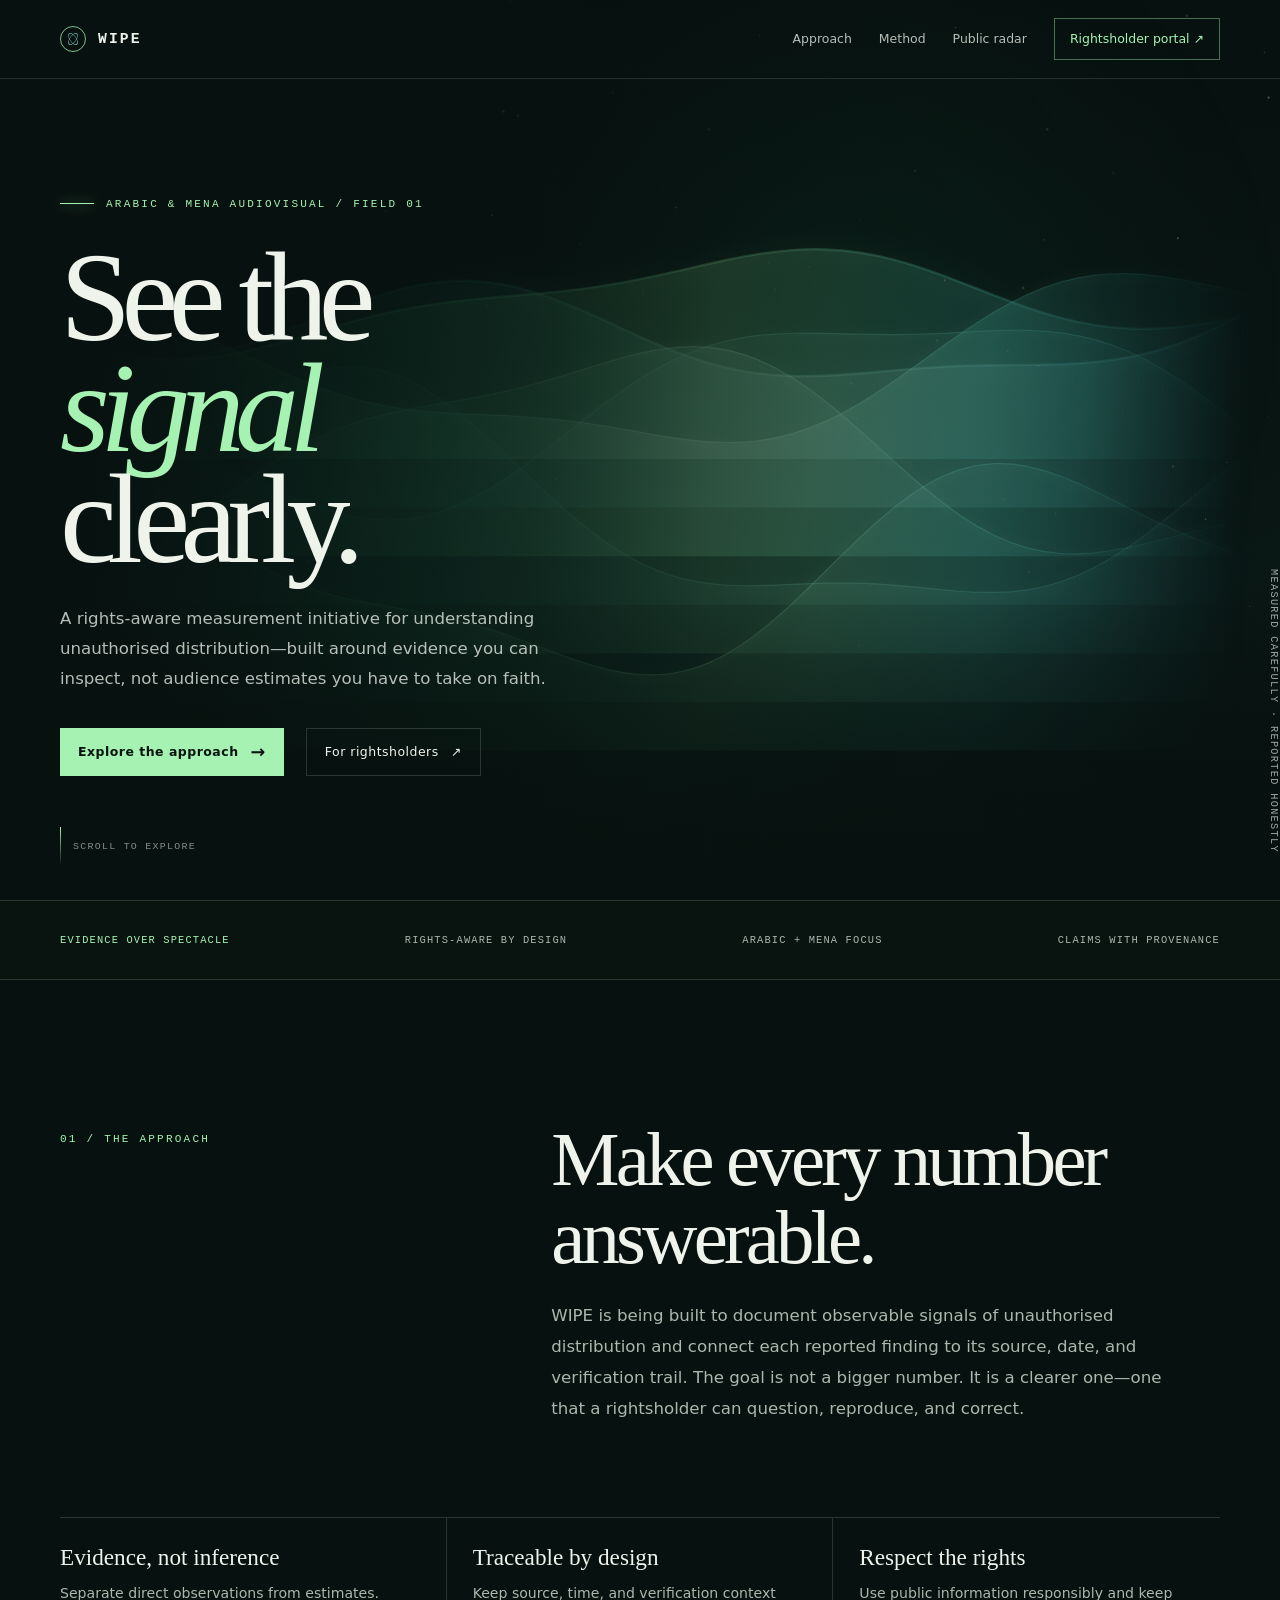
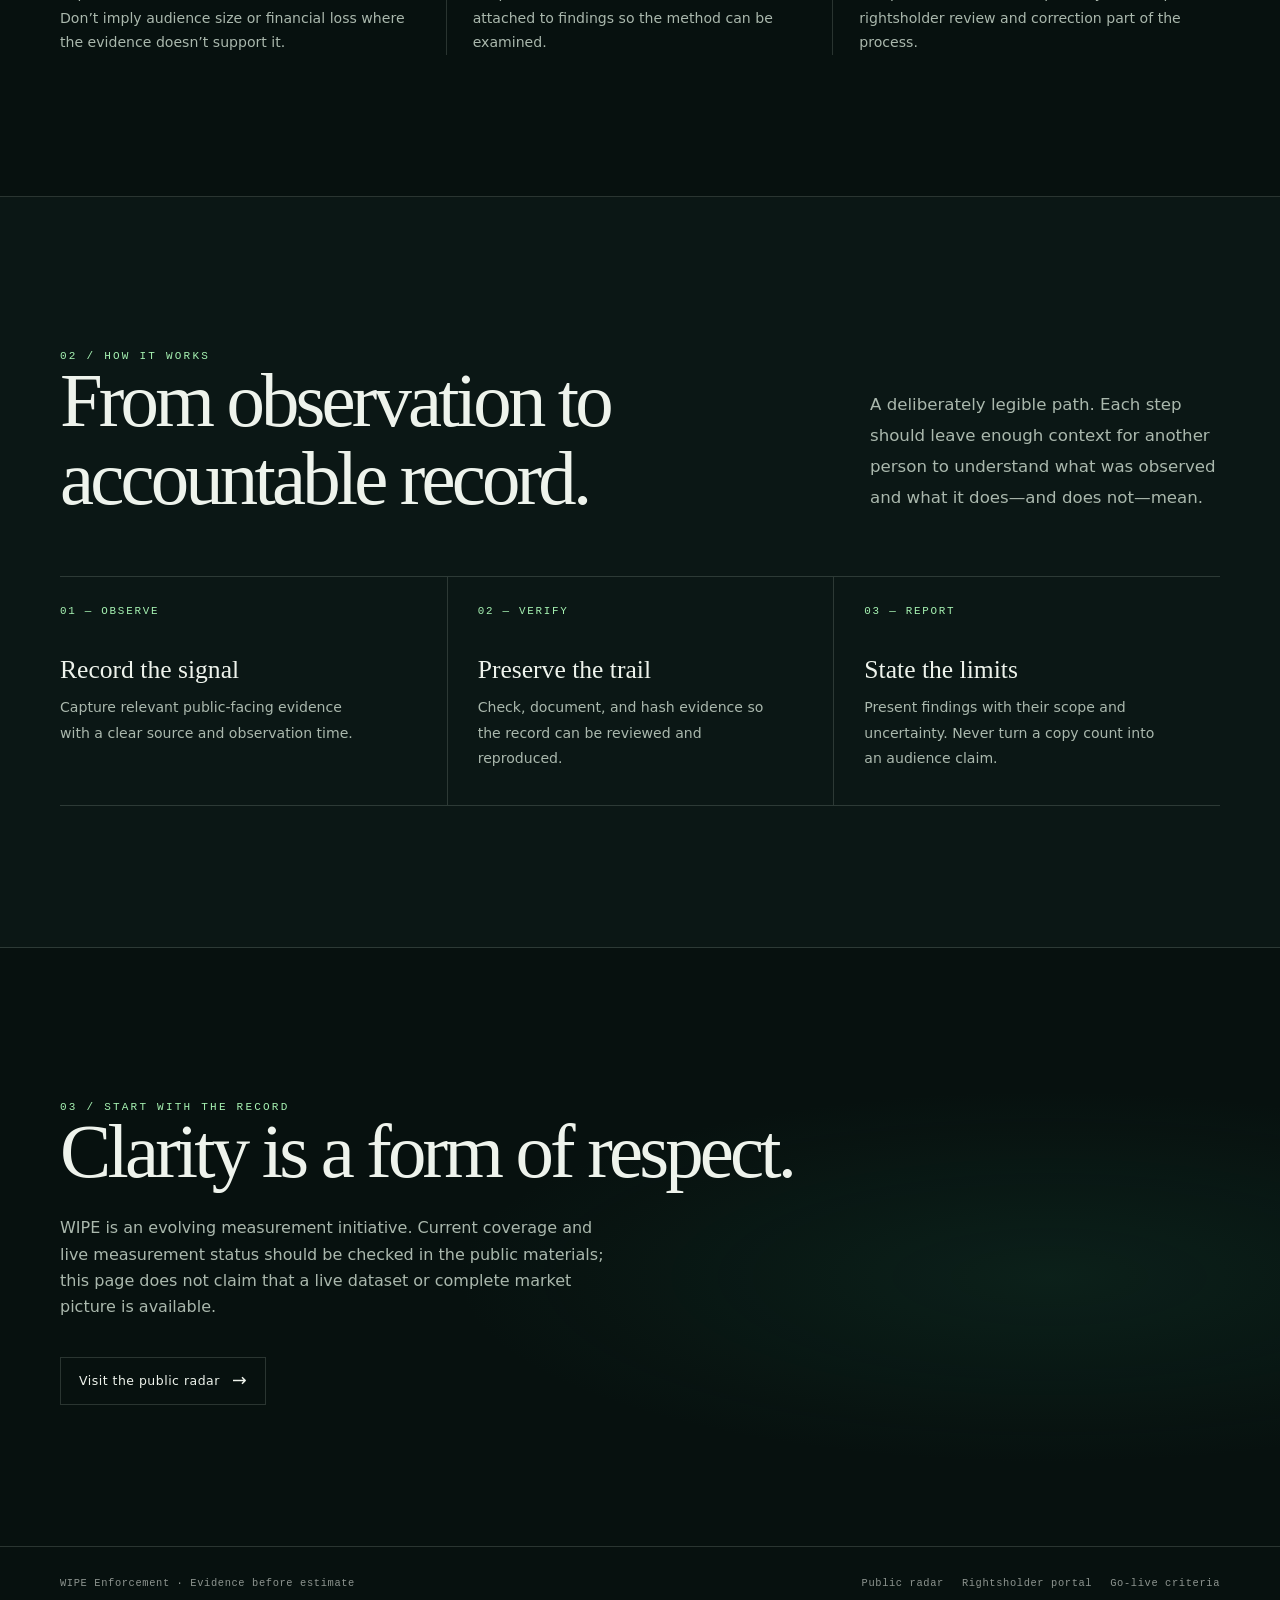
==== commit c9b2cb0d: "feat(site): create aurora-inspired WIPE homepage" ====
--- a/index.html
+++ b/index.html
@@ -1,116 +1,35 @@
 <!doctype html>
-<html lang="en" dir="ltr" class="no-js">
+<html lang="en">
 <head>
   <meta charset="utf-8">
   <meta name="viewport" content="width=device-width, initial-scale=1">
-  <meta name="description" content="WIPE is building a rights-aware evidence ledger for public offers of Arabic and MENA audiovisual works.">
-  <meta name="theme-color" content="#060911">
-  <link rel="stylesheet" href="assets/site.css">
-  <script defer src="assets/site.js"></script>
-  <title>WIPE — Evidence you can replay</title>
+  <meta name="theme-color" content="#07110f">
+  <meta name="description" content="WIPE is an evidence-first measurement initiative for Arabic and MENA audiovisual distribution.">
+  <title>WIPE — See the signal clearly</title>
+  <style>
+    :root{color-scheme:dark;--night:#07110f;--night-2:#0b1715;--paper:#eef3ec;--soft:#aab8ad;--line:rgba(222,239,222,.16);--green:#a6f2b2;--aqua:#9de8e5;--serif:Georgia,'Times New Roman',serif;--sans:Inter,ui-sans-serif,system-ui,-apple-system,BlinkMacSystemFont,'Segoe UI',sans-serif;--mono:'SFMono-Regular',Consolas,'Liberation Mono',monospace}
+    *{box-sizing:border-box}html{scroll-behavior:smooth;scroll-padding-top:90px}body{margin:0;background:var(--night);color:var(--paper);font:16px/1.65 var(--sans);-webkit-font-smoothing:antialiased}a{color:inherit}button{font:inherit}.skip{position:absolute;left:1rem;top:-5rem;z-index:99;padding:.7rem 1rem;background:var(--paper);color:var(--night)}.skip:focus{top:1rem}.wrap{width:min(1160px,calc(100% - 48px));margin-inline:auto}
+    .topbar{position:absolute;z-index:5;inset:0 0 auto;border-bottom:1px solid rgba(255,255,255,.12)}.nav{height:78px;display:flex;align-items:center;justify-content:space-between;gap:24px}.brand{display:flex;align-items:center;gap:12px;text-decoration:none;font:600 .92rem var(--mono);letter-spacing:.14em}.sigil{width:26px;height:26px;border:1px solid rgba(166,242,178,.76);border-radius:50%;position:relative}.sigil:before,.sigil:after{content:"";position:absolute;inset:5px;border:1px solid rgba(157,232,229,.7);border-radius:50%;transform:rotate(35deg) scaleX(.48)}.sigil:after{transform:rotate(-35deg) scaleX(.48)}.navlinks{display:flex;align-items:center;gap:27px}.navlinks a{color:rgba(238,243,236,.76);font-size:.78rem;text-decoration:none;transition:color .2s}.navlinks a:hover{color:var(--green)}.navlinks .contact{border:1px solid rgba(166,242,178,.42);padding:10px 15px;color:var(--green)}
+    .hero{min-height:min(900px,100svh);height:max(740px,100svh);max-height:1020px;position:relative;isolation:isolate;overflow:hidden;display:flex;align-items:center;background:radial-gradient(ellipse at 48% 96%,rgba(15,77,59,.26),transparent 52%),linear-gradient(180deg,#07110f 0%,#091715 64%,#08110f 100%)}.aurora{position:absolute;inset:0;width:100%;height:100%;z-index:-1;opacity:.93}.hero:after{content:"";position:absolute;inset:0;z-index:-1;pointer-events:none;background:linear-gradient(90deg,rgba(7,17,15,.9) 0%,rgba(7,17,15,.72) 42%,rgba(7,17,15,.06) 100%),linear-gradient(0deg,#07110f 0%,transparent 34%,rgba(7,17,15,.17) 100%)}.hero-content{padding-top:74px;max-width:780px;position:relative}.eyebrow,.section-no{font:500 .69rem var(--mono);letter-spacing:.2em;text-transform:uppercase;color:var(--green)}.eyebrow{display:flex;align-items:center;gap:12px}.eyebrow:before{content:"";width:34px;height:1px;background:var(--green);box-shadow:0 0 14px rgba(166,242,178,.8)}h1{font:400 clamp(4.5rem,10vw,9rem)/.87 var(--serif);letter-spacing:-.075em;max-width:820px;margin:32px 0 28px}h1 span{display:block;color:var(--green);font-style:italic;font-weight:400}.lede{max-width:510px;color:rgba(238,243,236,.76);font-size:1.04rem;line-height:1.8}.hero-actions{display:flex;align-items:center;gap:22px;margin-top:35px}.button{display:inline-flex;align-items:center;gap:12px;min-height:48px;padding:0 18px;text-decoration:none;font-size:.78rem;letter-spacing:.04em}.button.primary{color:#08130f;background:var(--green);font-weight:650}.button.secondary{color:var(--paper);border:1px solid var(--line)}.button .arrow{font-size:1.1rem;transition:transform .2s}.button:hover .arrow{transform:translateX(4px)}.hero-note{position:absolute;right:0;bottom:47px;color:rgba(238,243,236,.66);font: .64rem var(--mono);letter-spacing:.13em;text-transform:uppercase;writing-mode:vertical-rl}.scroll-mark{position:absolute;bottom:34px;left:max(24px,calc((100vw - 1160px)/2));display:flex;align-items:center;gap:12px;color:rgba(238,243,236,.55);font: .62rem var(--mono);letter-spacing:.13em;text-transform:uppercase}.scroll-mark:before{content:"";height:39px;width:1px;background:linear-gradient(var(--green),transparent)}
+    .signal-strip{border-top:1px solid var(--line);border-bottom:1px solid var(--line);background:#091411}.strip-inner{min-height:78px;display:flex;align-items:center;justify-content:space-between;gap:26px}.strip-inner span{font: .65rem var(--mono);letter-spacing:.11em;text-transform:uppercase;color:var(--soft)}.strip-inner span:first-child{color:var(--green)}
+    section.content{padding:clamp(84px,11vw,150px) 0;border-bottom:1px solid var(--line)}.intro-grid{display:grid;grid-template-columns:.75fr 1.25fr;gap:90px}.section-no{padding-top:12px}.intro h2,.method h2,.closing h2{font:400 clamp(2.6rem,6vw,5.1rem)/1.02 var(--serif);letter-spacing:-.05em;margin:0 0 24px;max-width:800px}.intro p,.method-intro{max-width:620px;color:var(--soft);font-size:1.04rem;line-height:1.85}.principles{display:grid;grid-template-columns:repeat(3,1fr);margin-top:76px;border-top:1px solid var(--line)}.principle{padding:26px 26px 0 0;border-right:1px solid var(--line)}.principle+.principle{padding-left:26px}.principle:last-child{border-right:0}.principle b{display:block;font:400 1.45rem var(--serif);margin-bottom:10px}.principle p{margin:0;color:var(--soft);font-size:.88rem;line-height:1.75}
+    .method{background:var(--night-2)}.method-head{display:flex;align-items:end;justify-content:space-between;gap:40px;margin-bottom:58px}.method h2{max-width:570px;margin-bottom:0}.method-intro{max-width:350px;margin:0 0 5px}.steps{display:grid;grid-template-columns:repeat(3,1fr);border-top:1px solid var(--line);border-bottom:1px solid var(--line)}.step{padding:28px 30px 34px 0;min-height:225px}.step+.step{padding-left:30px;border-left:1px solid var(--line)}.step-num{font: .68rem var(--mono);color:var(--green);letter-spacing:.16em}.step h3{font:400 1.6rem var(--serif);margin:38px 0 10px}.step p{max-width:300px;color:var(--soft);font-size:.88rem;line-height:1.8;margin:0}
+    .closing{position:relative;overflow:hidden;background:radial-gradient(ellipse at 82% 55%,rgba(28,92,69,.2),transparent 40%),#07110f}.closing .wrap{position:relative}.closing h2{max-width:740px}.closing p{max-width:560px;color:var(--soft)}.closing .button{margin-top:20px}.footer{padding:30px 0;display:flex;justify-content:space-between;align-items:center;gap:24px;color:rgba(238,243,236,.58);font: .65rem var(--mono);letter-spacing:.06em}.footer-links{display:flex;gap:18px;flex-wrap:wrap}.footer a{color:inherit;text-decoration:none}.footer a:hover{color:var(--green)}[data-reveal]{opacity:0;transform:translateY(18px);transition:opacity .8s ease,transform .8s cubic-bezier(.2,.7,.2,1)}[data-reveal].seen{opacity:1;transform:none}
+    @media(max-width:760px){.wrap{width:min(100% - 36px,1160px)}.nav{height:68px}.navlinks{gap:15px}.navlinks a:not(.contact){display:none}.navlinks .contact{padding:9px 11px}.hero{height:92svh;min-height:700px}.hero:after{background:linear-gradient(90deg,rgba(7,17,15,.78),rgba(7,17,15,.28)),linear-gradient(0deg,#07110f 0%,transparent 46%)}.hero-content{padding-top:30px}h1{font-size:clamp(4.3rem,16vw,7.1rem)}.hero-note{display:none}.scroll-mark{left:18px}.strip-inner{justify-content:flex-start;overflow:hidden;min-height:70px}.strip-inner span{white-space:nowrap;font-size:.58rem}.strip-inner span:nth-child(3){display:none}.intro-grid{grid-template-columns:1fr;gap:25px}.principles{grid-template-columns:1fr;margin-top:46px}.principle,.principle+.principle{padding:21px 0;border-right:0;border-bottom:1px solid var(--line)}.principle:last-child{border-bottom:0}.method-head{display:block}.method-intro{margin-top:22px}.steps{grid-template-columns:1fr}.step,.step+.step{padding:24px 0;min-height:0;border-left:0;border-bottom:1px solid var(--line)}.step:last-child{border-bottom:0}.step h3{margin:20px 0 7px}.footer{align-items:flex-start;flex-direction:column}.hero-actions{gap:12px;flex-wrap:wrap}}
+    @media(prefers-reduced-motion:reduce){html{scroll-behavior:auto}*,*:before,*:after{animation-duration:.01ms!important;animation-iteration-count:1!important;transition-duration:.01ms!important}[data-reveal]{opacity:1;transform:none}}
+  </style>
 </head>
-<body data-page="home">
-  <header class="site-header">
-    <div class="wrap header-row">
-      <a class="brand" href="index.html" aria-label="WIPE home" data-i18n-aria="brand_label">
-        <svg class="brand-mark" viewBox="0 0 32 32" aria-hidden="true"><path d="M16 2 29 9v14l-13 7L3 23V9z" fill="none" stroke="currentColor"/><path d="M8 16h16M16 8v16" stroke="#72f0ee"/><circle cx="16" cy="16" r="3" fill="#ffd178"/></svg>
-        <span>WIPE<small data-i18n="brand_subtitle">Rights-aware evidence</small></span>
-      </a>
-      <nav class="site-nav" aria-label="Primary navigation" data-i18n-aria="nav_aria">
-        <a href="index.html" aria-current="page" data-i18n="nav_home">Overview</a>
-        <a href="site/method.html" data-i18n="nav_method">Method</a>
-        <a href="site/radar.html" data-i18n="nav_radar">Measurement status</a>
-        <a href="site/report.html" data-i18n="nav_report">Reports</a>
-        <a href="site/verify.html" data-i18n="nav_verify">Rightsholder pilot</a>
-      </nav>
-      <button class="lang-toggle" type="button" data-language-toggle aria-label="Switch language to Arabic">العربية</button>
-    </div>
-  </header>
-  <main>
-    <section class="hero">
-      <div class="wrap hero-grid">
-        <div class="hero-copy">
-          <p class="eyebrow" data-i18n="home_kicker">A clearer record for Arabic and MENA screen works</p>
-          <h1 data-i18n="hero_title">Evidence you can replay. Decisions you can defend.</h1>
-          <p class="lede" data-i18n="hero_lede">WIPE is being built for rights holders who need a clearer view of publicly observable offers of Arabic and MENA audiovisual works. It connects a source, a rights context, and a reviewable record—without pretending that a listing reveals its audience or financial impact.</p>
-          <div class="actions">
-            <a class="button primary" href="site/method.html" data-i18n="hero_primary">See how the method works</a>
-            <a class="button secondary" href="site/verify.html" data-i18n="hero_secondary">Discuss a rightsholder pilot</a>
-          </div>
-          <p class="hero-note" data-i18n="hero_status">Current status: no production sources are connected. This site publishes no live piracy measurements.</p>
-        </div>
-        <div class="signal-frame" data-active-stage="observe" aria-label="Interactive evidence path illustration" data-i18n-aria="signal_aria">
-          <div class="frame-head"><span data-i18n="frame_title">Signal path · interactive model</span><span class="status" data-i18n="frame_state">Illustrative · not live data</span></div>
-          <svg class="wire-map" viewBox="0 0 600 380" role="img" aria-labelledby="signal-title signal-desc">
-            <title id="signal-title" data-i18n="signal_title">An illustrative evidence path</title>
-            <desc id="signal-desc" data-i18n="signal_desc">A public observation connects to provenance and a human review gate. This is a conceptual illustration, not a live system.</desc>
-            <defs><pattern id="grid" width="36" height="36" patternUnits="userSpaceOnUse"><path d="M36 0H0V36" fill="none" class="wire-grid"/></pattern></defs>
-            <rect width="600" height="380" fill="url(#grid)"/>
-            <g class="path-observe"><path class="wire-route" pathLength="1" d="M70 230H205L285 150"/><circle class="wire-node" cx="70" cy="230" r="9"/><text class="wire-label" x="48" y="270" data-i18n="wire_observe">OBSERVE</text></g>
-            <g class="path-verify"><path class="wire-route secondary" pathLength="1" d="M70 230V100H200L285 150"/><circle class="wire-node alt" cx="200" cy="100" r="9"/><circle class="wire-node focus" cx="285" cy="150" r="11"/><circle class="wire-node alt" cx="405" cy="150" r="9"/><path class="wire-route secondary" pathLength="1" d="M285 150H405"/><text class="wire-label" x="244" y="126" data-i18n="wire_verify">VERIFY</text></g>
-            <g class="path-review"><path class="wire-route tertiary" pathLength="1" d="M285 150V300H425L500 235"/><path class="wire-route tertiary" pathLength="1" d="M405 150L500 235"/><circle class="wire-node" cx="285" cy="300" r="8"/><circle class="wire-node" cx="500" cy="235" r="10"/><text class="wire-label" x="463" y="274" data-i18n="wire_review">REVIEW</text></g>
-          </svg>
-          <div class="frame-controls">
-            <div class="node-controls" role="group" aria-label="Evidence path stages" data-i18n-aria="stage_group">
-              <button class="node-control" type="button" data-stage data-stage-name="observe" data-detail="stage_observe_detail" aria-pressed="true" data-i18n="stage_observe">01 · Observe</button>
-              <button class="node-control" type="button" data-stage data-stage-name="verify" data-detail="stage_provenance_detail" aria-pressed="false" data-i18n="stage_provenance">02 · Verify</button>
-              <button class="node-control" type="button" data-stage data-stage-name="review" data-detail="stage_review_detail" aria-pressed="false" data-i18n="stage_review">03 · Review</button>
-            </div>
-            <p class="node-detail" data-stage-detail aria-live="polite">Begin with a publicly visible offer. An absent observation is not proof that no offer exists.</p>
-          </div>
-        </div>
-      </div>
-    </section>
-    <section class="section">
-      <div class="wrap">
-        <div class="section-heading"><h2 data-i18n="overview_title">A signal is a starting point—not a verdict.</h2><p data-i18n="overview_copy">The platform is designed to make the distance between a public observation and a responsible decision visible. Each step can be checked, corrected, or declined.</p></div>
-        <div class="sequence">
-          <article class="sequence-step"><span class="step-no">01 / OBSERVATION</span><h3 data-i18n="step_observe_title">Record what is visible</h3><p data-i18n="step_observe_copy">Describe a public offer and its source. Do not infer viewers, intent, or ownership from a single trace.</p></article>
-          <article class="sequence-step"><span class="step-no">02 / CONTEXT</span><h3 data-i18n="step_context_title">Add verified rights context</h3><p data-i18n="step_context_copy">A work, territory, authorised channel, and licence window need an accountable source.</p></article>
-          <article class="sequence-step"><span class="step-no">03 / REVIEW</span><h3 data-i18n="step_review_title">Invite independent review</h3><p data-i18n="step_review_copy">Keep uncertainty explicit and give the rightsholder a path to correct or dispute a record.</p></article>
-          <article class="sequence-step"><span class="step-no">04 / AUTHORISED ACTION</span><h3 data-i18n="step_action_title">Support authorised action</h3><p data-i18n="step_action_copy">Enforcement support is a future, permissioned workflow—not a claim that the site can issue takedowns today.</p></article>
-        </div>
-      </div>
-    </section>
-    <section class="section">
-      <div class="wrap market-layout">
-        <div><p class="eyebrow" data-i18n="market_eyebrow">Scope · proposed, not measured</p><h2 data-i18n="market_title">Start where the work is understood.</h2><p class="copy" data-i18n="market_copy">The owner’s proposed rollout begins with Saudi Arabia, then expands through the named markets. This is a planning sequence, not a ranking and not measured coverage.</p></div>
-        <div><div class="market-order">
-          <div class="market-item"><span class="market-name" data-i18n="market_ksa">Saudi Arabia</span><span class="market-state" data-i18n="market_first">Initial focus · not measured</span></div>
-          <div class="market-item"><span class="market-name" data-i18n="market_uae">United Arab Emirates</span><span class="market-state" data-i18n="market_planned">Planned · not measured</span></div>
-          <div class="market-item"><span class="market-name" data-i18n="market_egypt">Egypt</span><span class="market-state" data-i18n="market_planned">Planned · not measured</span></div>
-          <div class="market-item"><span class="market-name" data-i18n="market_kuwait">Kuwait</span><span class="market-state" data-i18n="market_planned">Planned · not measured</span></div>
-          <div class="market-item"><span class="market-name" data-i18n="market_lebanon">Lebanon</span><span class="market-state" data-i18n="market_planned">Planned · not measured</span></div>
-          <div class="market-item"><span class="market-name" data-i18n="market_iraq">Iraq</span><span class="market-state" data-i18n="market_planned">Planned · not measured</span></div>
-          <div class="market-item"><span class="market-name" data-i18n="market_morocco">Morocco</span><span class="market-state" data-i18n="market_planned">Planned · not measured</span></div>
-          <div class="market-item"><span class="market-name" data-i18n="market_levant">Levant cluster</span><span class="market-state" data-i18n="market_planned">Planned · not measured</span></div>
-        </div><p class="market-footnote" data-i18n="market_note">The current codebase declares a different ten-market baseline. Market scope must be reconciled with the owner and local advisors before it is represented as an operating plan.</p></div>
-      </div>
-    </section>
-    <section class="section">
-      <div class="wrap"><div class="section-heading"><h2 data-i18n="service_title">Build with rightsholders—not from a guessed ranking.</h2><p data-i18n="service_copy">The initial service shortlist is a scoping input, not a ranking, endorsement, or allegation. Every service, title, and territory needs a dated source and rights-holder validation before public measurement.</p></div>
-        <div class="candidate-list">
-          <div class="candidate"><strong data-i18n="shortlist_shahid">Shahid / MBC Group</strong><span data-i18n="shortlist_state">Owner-proposed candidate · not a ranking</span></div>
-          <div class="candidate"><strong data-i18n="shortlist_watchit">WATCH IT</strong><span data-i18n="shortlist_state">Owner-proposed candidate · not a ranking</span></div>
-          <div class="candidate"><strong data-i18n="shortlist_yango">Yango Play</strong><span data-i18n="shortlist_state">Owner-proposed candidate · not a ranking</span></div>
-          <div class="candidate"><strong data-i18n="shortlist_starz">STARZPLAY</strong><span data-i18n="shortlist_state">Owner-proposed candidate · not a ranking</span></div>
-          <div class="candidate"><strong data-i18n="shortlist_other">Other Arabic and regional services</strong><span data-i18n="shortlist_state">Owner-proposed candidate · not a ranking</span></div>
-        </div>
-      </div>
-    </section>
-    <section class="section">
-      <div class="wrap"><div class="section-heading"><h2 data-i18n="horizon_title">Designed to grow without hiding uncertainty.</h2><p data-i18n="horizon_copy">A durable platform should add sources and markets without changing what a metric means. WIPE’s next steps are gated by evidence quality, human review, and operating permission—not by a promise of autonomous growth.</p></div>
-        <div class="roadmap">
-          <article class="roadmap-step"><span class="step-no">01 / PILOT</span><h3 data-i18n="horizon_now_title">Establish a trustworthy pilot</h3><p data-i18n="horizon_now_copy">Agree the source, rights scope, review process, and privacy terms with a small number of rightsholders. Publish no live figure until the collection and validation gates pass.</p></article>
-          <article class="roadmap-step"><span class="step-no">02 / COVERAGE</span><h3 data-i18n="horizon_next_title">Expand by proven coverage</h3><p data-i18n="horizon_next_copy">Add independent sources market by market; document gaps, failures, retention, and corrections. Keep the public view separate from private monitoring intelligence.</p></article>
-          <article class="roadmap-step"><span class="step-no">03 / RESILIENCE</span><h3 data-i18n="horizon_long_title">Scale with accountable automation</h3><p data-i18n="horizon_long_copy">Use replaceable connectors, portable records, tested recovery, and human approval for consequential action. AI may help triage; it does not self-authorise collection, accusation, or enforcement.</p></article>
-        </div>
-      </div>
-    </section>
-    <section class="section">
-      <div class="wrap"><div class="callout"><div><h2 data-i18n="contact_title">Start with one title and one territory.</h2><p data-i18n="contact_copy">A focused conversation can define a safe pilot, the evidence a rightsholder needs, and what must remain private.</p></div><a class="button primary" href="site/verify.html" data-i18n="contact_button">Contact WIPE</a></div></div>
-    </section>
+<body>
+  <a class="skip" href="#main">Skip to content</a>
+  <header class="topbar"><div class="wrap nav"><a class="brand" href="#top" aria-label="WIPE home"><span class="sigil" aria-hidden="true"></span><span>WIPE</span></a><nav class="navlinks" aria-label="Main navigation"><a href="#approach">Approach</a><a href="#method">Method</a><a href="site/radar.html">Public radar</a><a class="contact" href="site/verify.html">Rightsholder portal <span aria-hidden="true">↗</span></a></nav></div></header>
+  <main id="main">
+    <section class="hero" id="top" aria-labelledby="hero-title"><canvas class="aurora" aria-hidden="true"></canvas><div class="wrap"><div class="hero-content"><div class="eyebrow">Arabic &amp; MENA audiovisual / field 01</div><h1 id="hero-title">See the<span>signal</span>clearly.</h1><p class="lede">A rights-aware measurement initiative for understanding unauthorised distribution—built around evidence you can inspect, not audience estimates you have to take on faith.</p><div class="hero-actions"><a class="button primary" href="#approach">Explore the approach <span class="arrow" aria-hidden="true">→</span></a><a class="button secondary" href="site/verify.html">For rightsholders <span aria-hidden="true">↗</span></a></div></div></div><div class="hero-note" aria-hidden="true">Measured carefully · reported honestly</div><div class="scroll-mark" aria-hidden="true">Scroll to explore</div></section>
+    <div class="signal-strip" aria-label="Guiding principles"><div class="wrap strip-inner"><span>Evidence over spectacle</span><span>Rights-aware by design</span><span>Arabic + MENA focus</span><span>Claims with provenance</span></div></div>
+    <section class="content intro" id="approach"><div class="wrap"><div class="intro-grid"><div class="section-no" data-reveal>01 / The approach</div><div data-reveal><h2>Make every number answerable.</h2><p>WIPE is being built to document observable signals of unauthorised distribution and connect each reported finding to its source, date, and verification trail. The goal is not a bigger number. It is a clearer one—one that a rightsholder can question, reproduce, and correct.</p></div></div><div class="principles" data-reveal><article class="principle"><b>Evidence, not inference</b><p>Separate direct observations from estimates. Don’t imply audience size or financial loss where the evidence doesn’t support it.</p></article><article class="principle"><b>Traceable by design</b><p>Keep source, time, and verification context attached to findings so the method can be examined.</p></article><article class="principle"><b>Respect the rights</b><p>Use public information responsibly and keep rightsholder review and correction part of the process.</p></article></div></div></section>
+    <section class="content method" id="method"><div class="wrap"><div class="method-head" data-reveal><div><div class="section-no">02 / How it works</div><h2>From observation to accountable record.</h2></div><p class="method-intro">A deliberately legible path. Each step should leave enough context for another person to understand what was observed and what it does—and does not—mean.</p></div><div class="steps"><article class="step" data-reveal><div class="step-num">01 — OBSERVE</div><h3>Record the signal</h3><p>Capture relevant public-facing evidence with a clear source and observation time.</p></article><article class="step" data-reveal><div class="step-num">02 — VERIFY</div><h3>Preserve the trail</h3><p>Check, document, and hash evidence so the record can be reviewed and reproduced.</p></article><article class="step" data-reveal><div class="step-num">03 — REPORT</div><h3>State the limits</h3><p>Present findings with their scope and uncertainty. Never turn a copy count into an audience claim.</p></article></div></div></section>
+    <section class="content closing"><div class="wrap" data-reveal><div class="section-no">03 / Start with the record</div><h2>Clarity is a form of respect.</h2><p>WIPE is an evolving measurement initiative. Current coverage and live measurement status should be checked in the public materials; this page does not claim that a live dataset or complete market picture is available.</p><a class="button secondary" href="site/radar.html">Visit the public radar <span class="arrow" aria-hidden="true">→</span></a></div></section>
   </main>
-  <footer class="site-footer"><div class="wrap footer-row"><div><div class="footer-brand">WIPE Enforcement</div><p class="footer-copy" data-i18n="footer_legal">Public observations are not legal findings. This website is a product preview; it does not provide legal advice or claim a live collection service.</p></div><div class="footer-links"><a href="site/method.html" data-i18n="nav_method">Method</a><a href="site/governance.html" data-i18n="footer_privacy">Privacy and governance</a></div></div></footer>
+  <footer class="wrap footer"><span>WIPE Enforcement · Evidence before estimate</span><div class="footer-links"><a href="site/radar.html">Public radar</a><a href="site/verify.html">Rightsholder portal</a><a href="docs/GO_LIVE.md">Go-live criteria</a></div></footer>
+  <script defer src="assets/aurora.js"></script>
 </body>
 </html>
